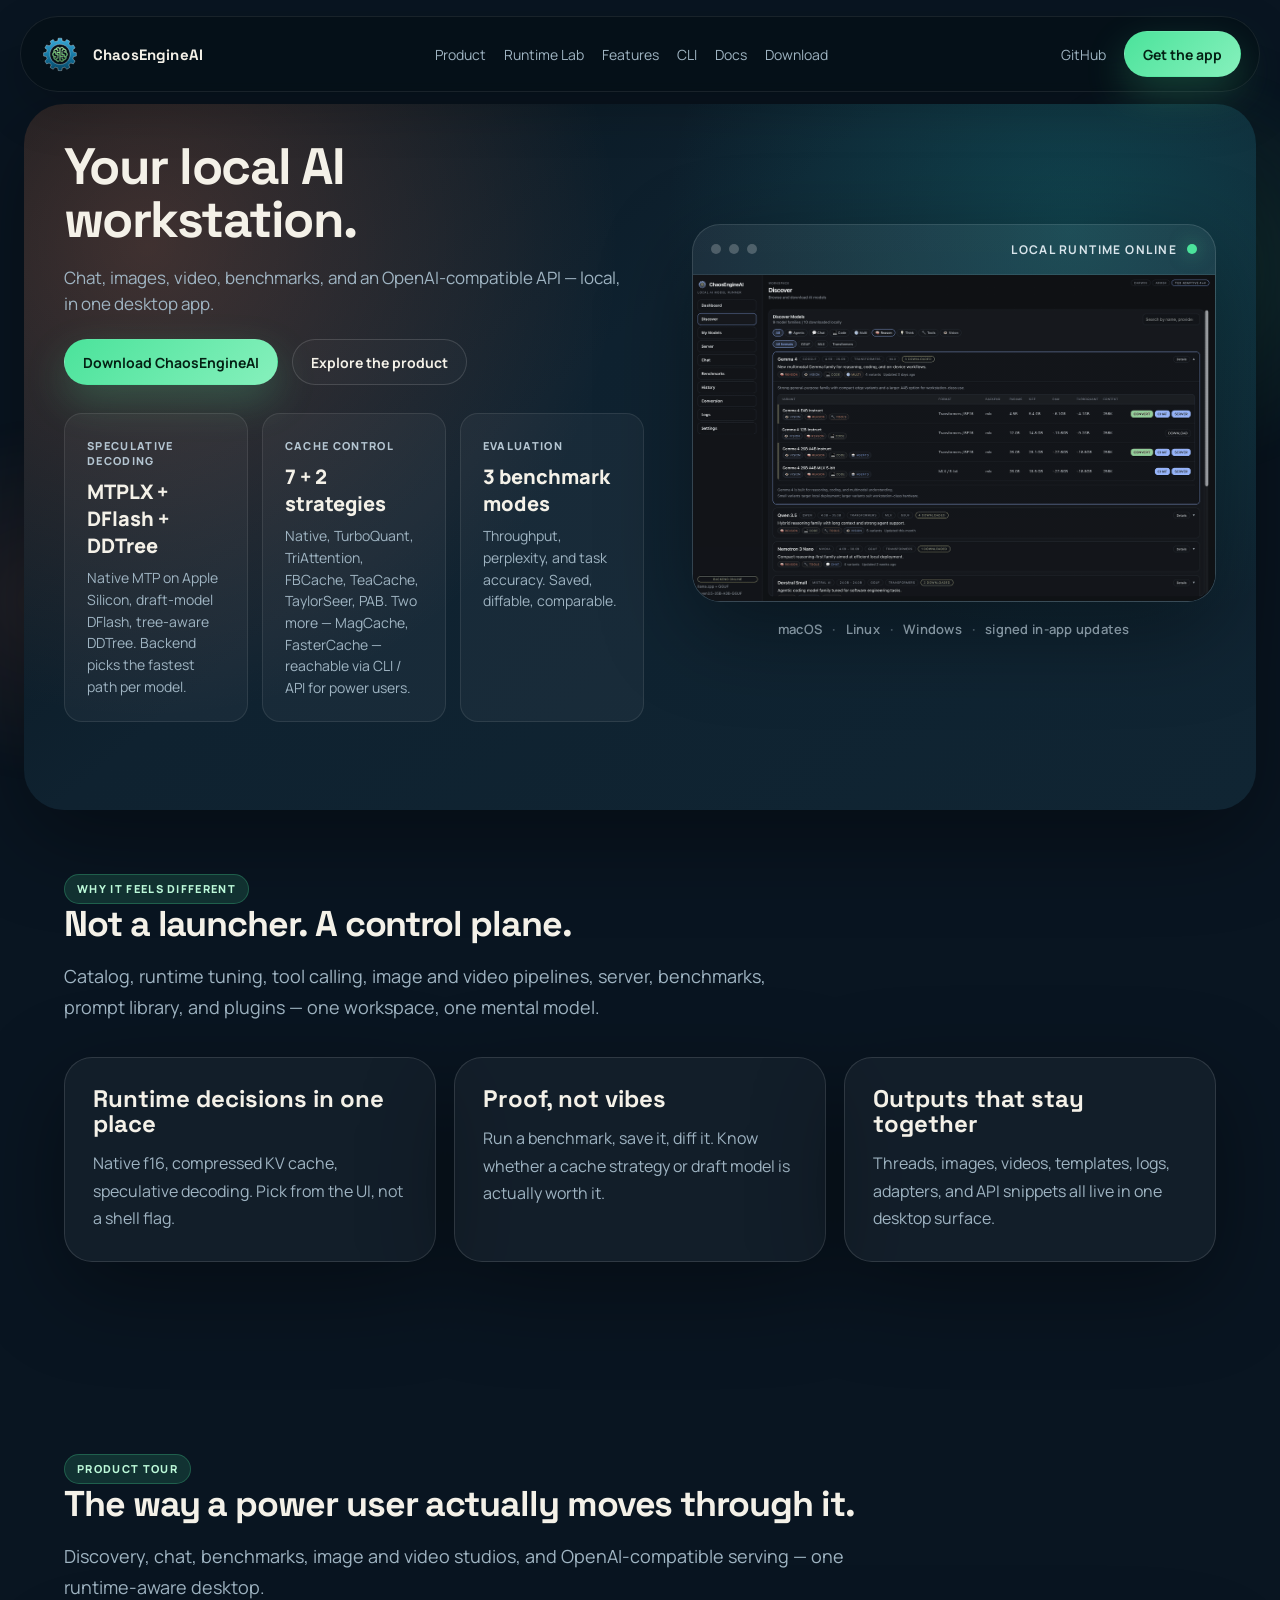
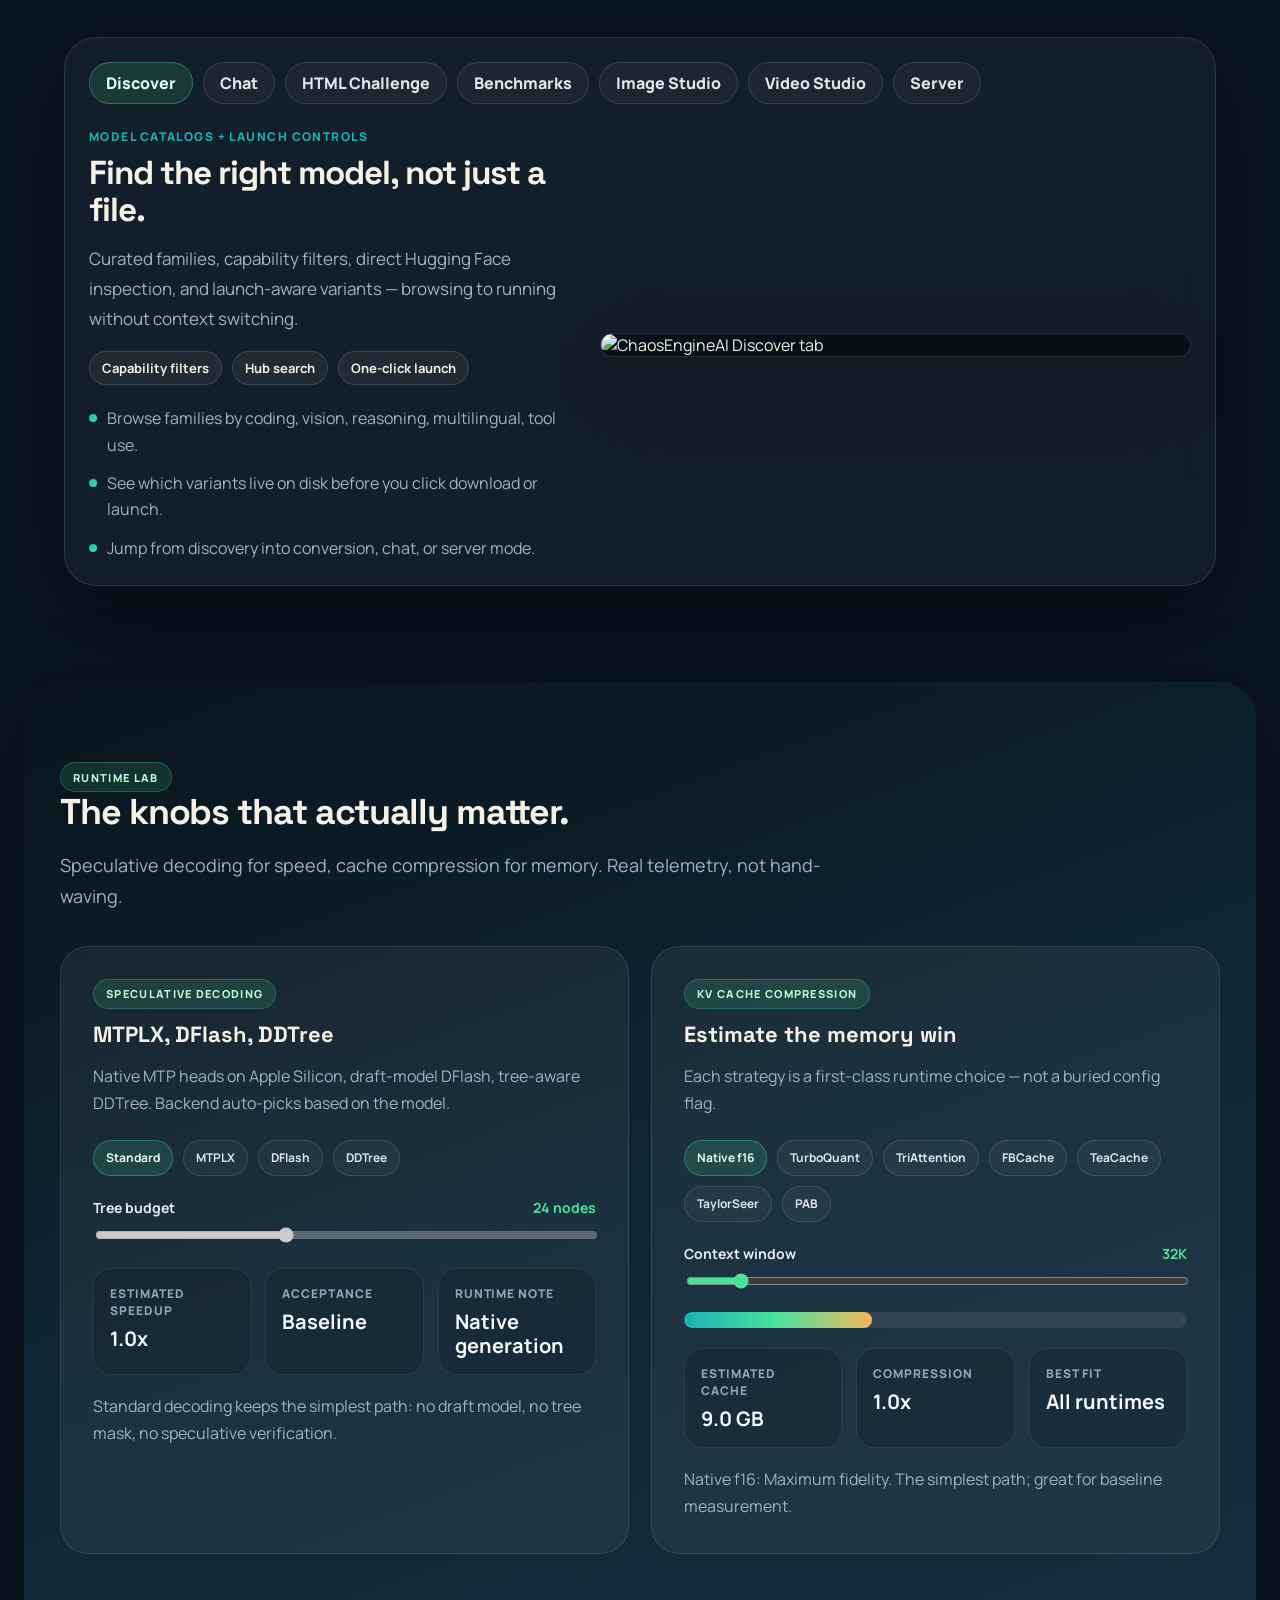
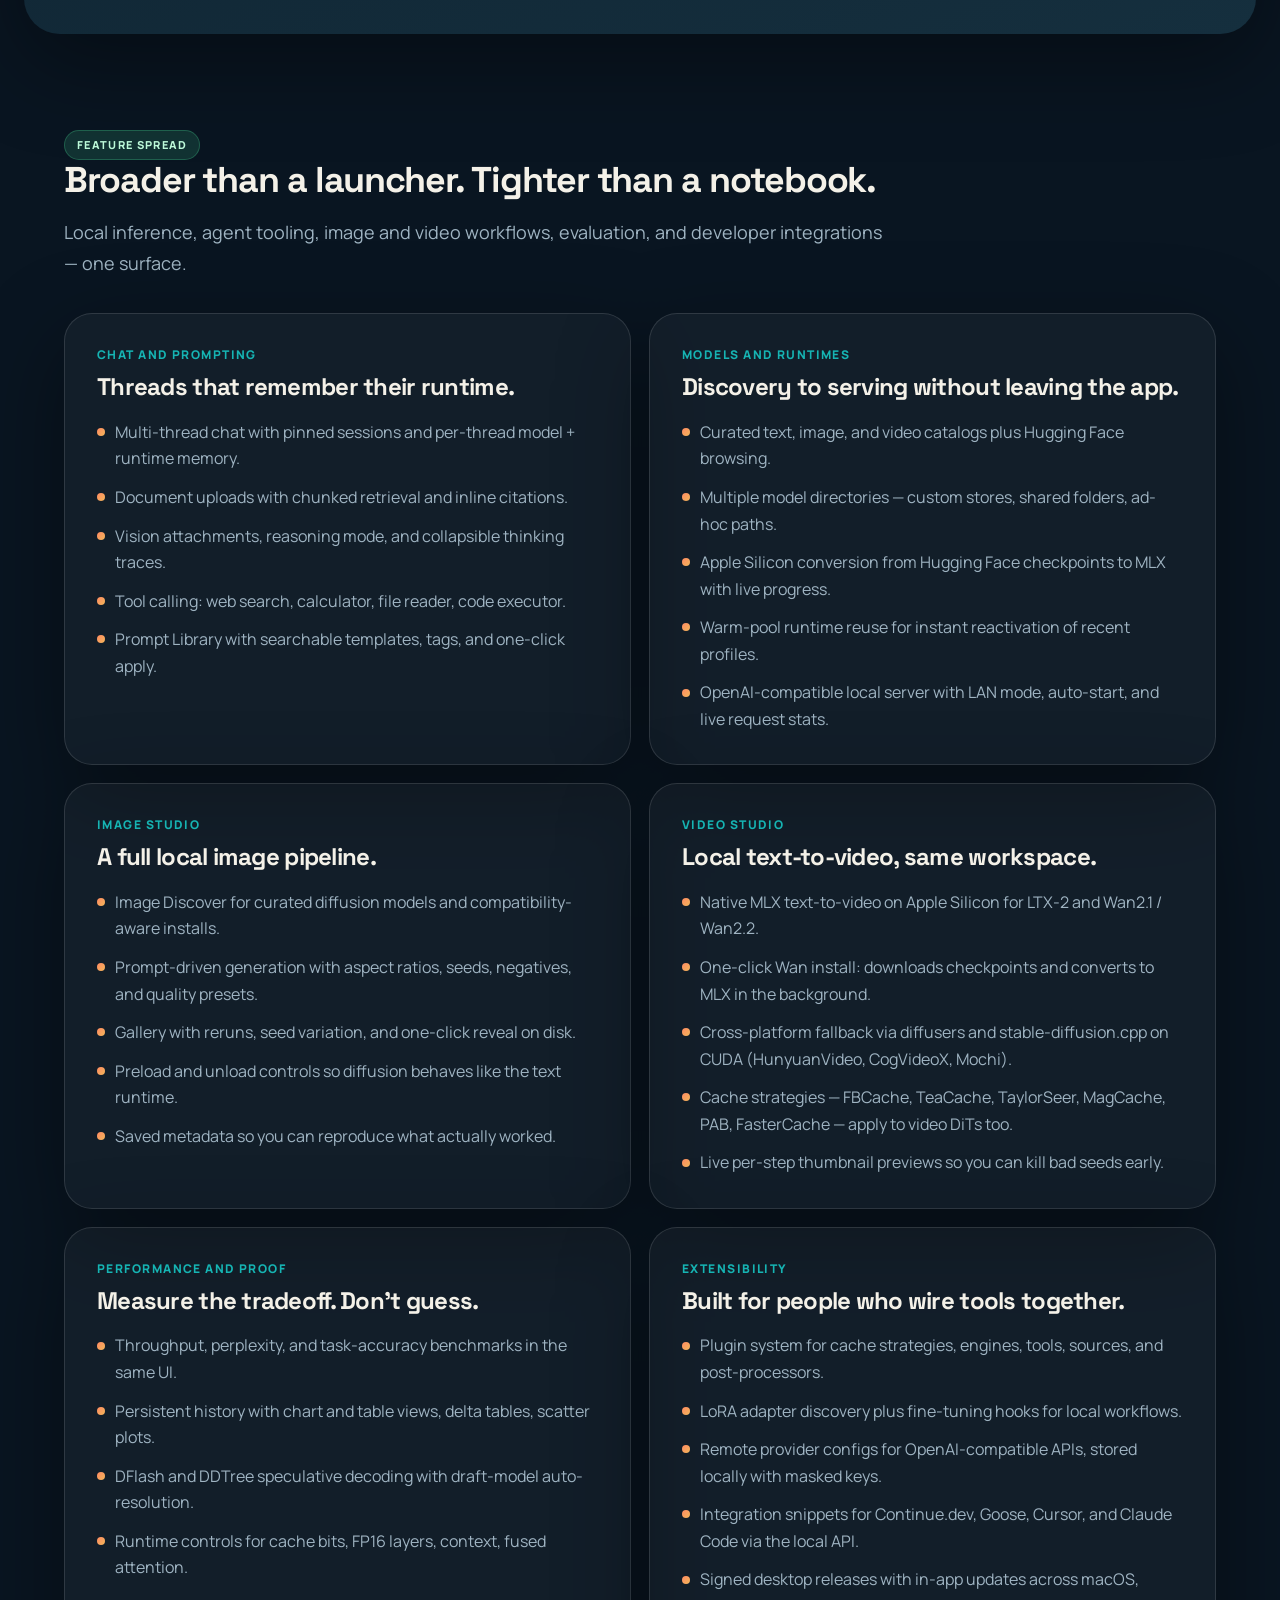
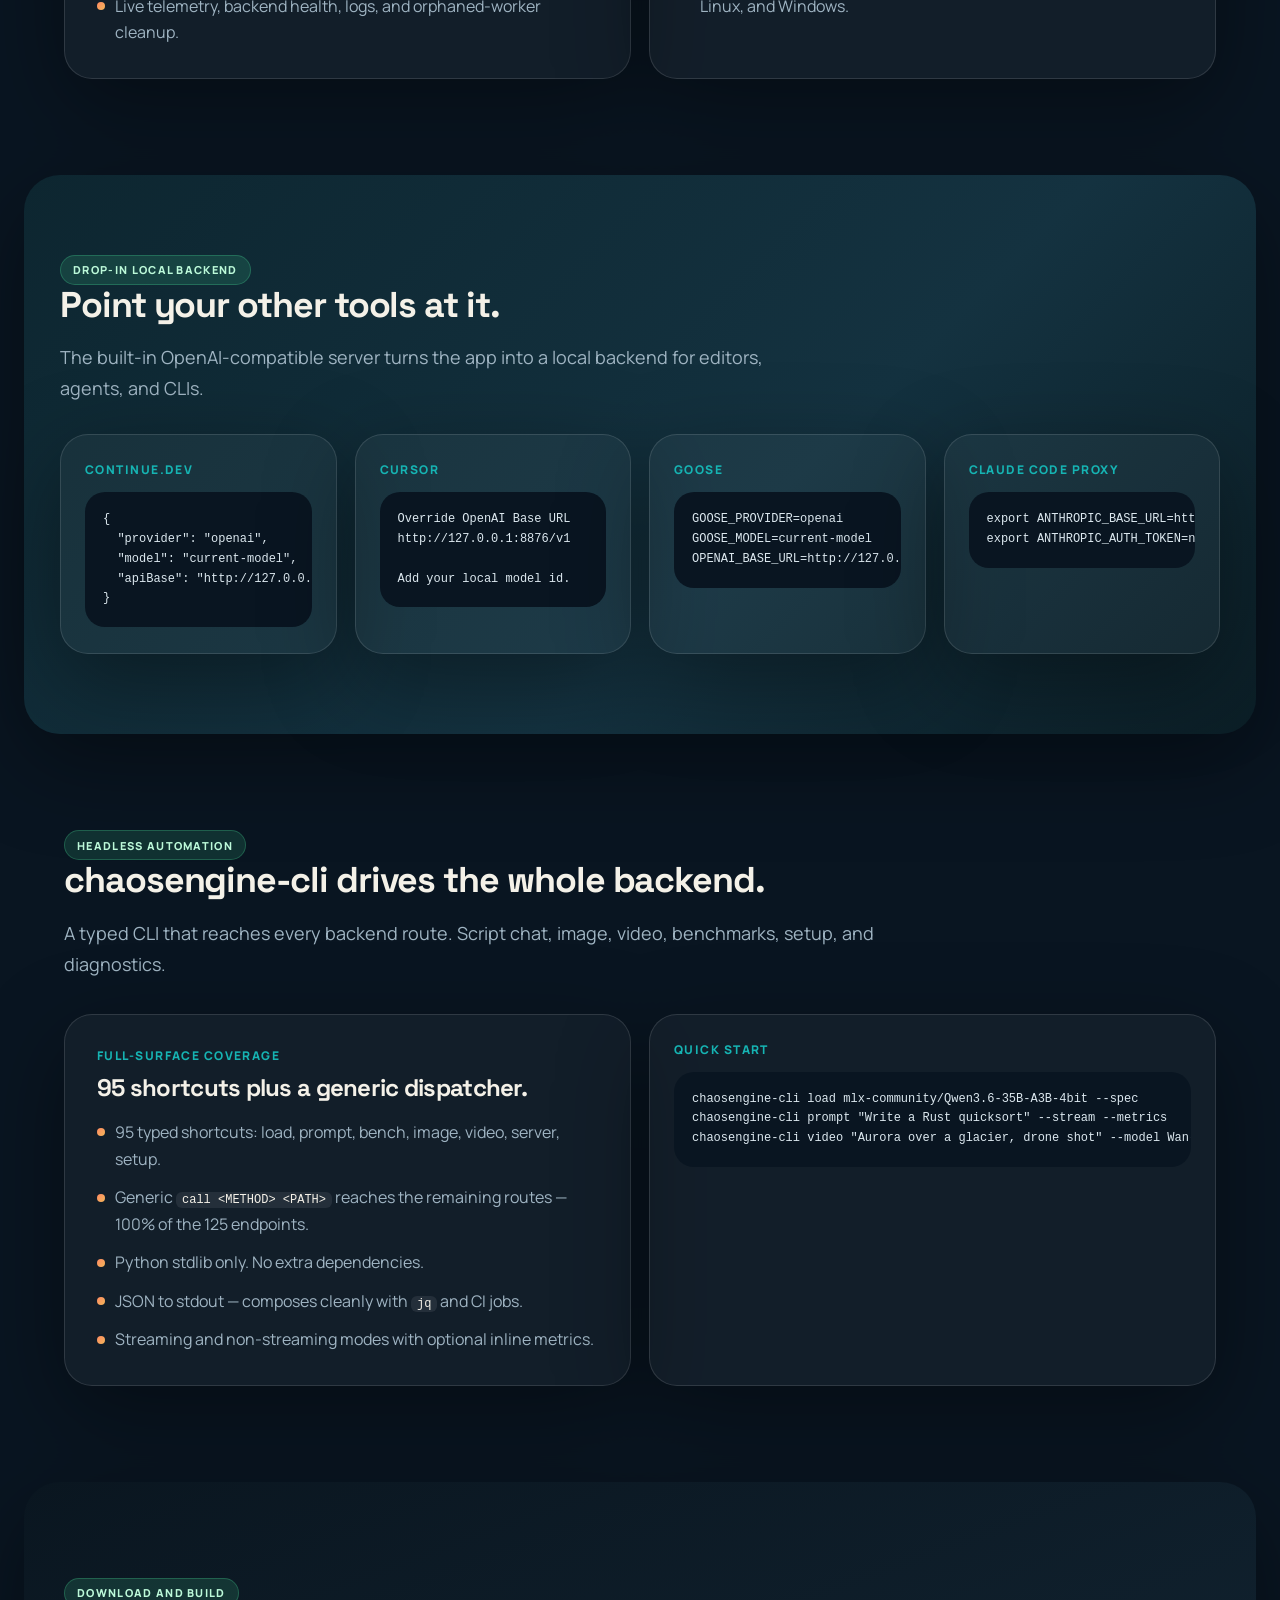
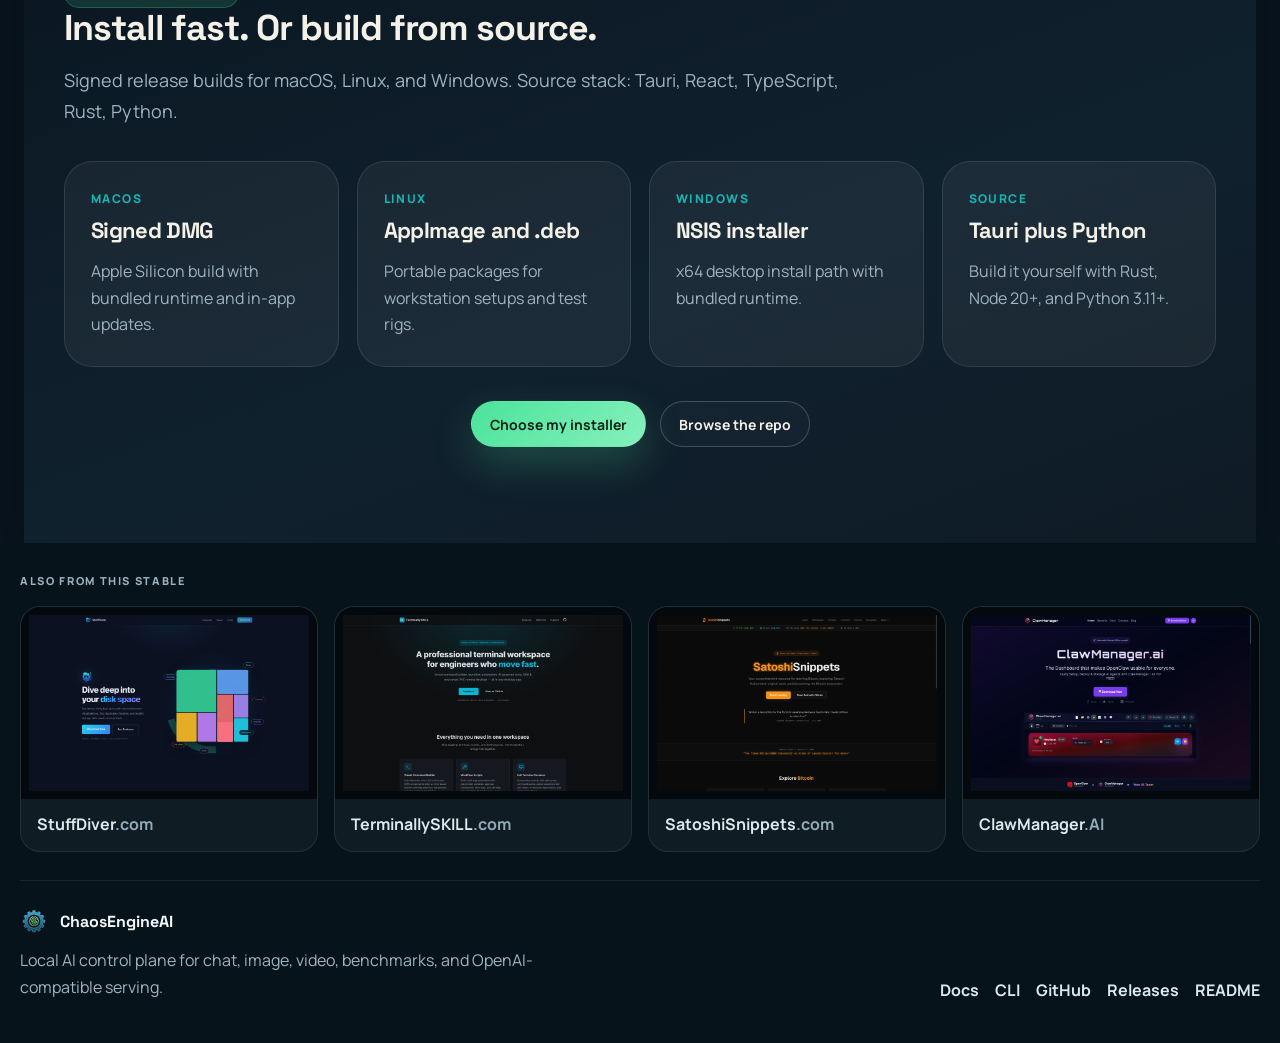
==== index.html @ 229bee60 "tour: add HTML Challenge surface + fix Video Studio screenshot reference - New HTML Challenge tab in" ====
<!doctype html>
<html lang="en">
<head>
<meta charset="utf-8" />
<meta name="viewport" content="width=device-width,initial-scale=1" />
<title>ChaosEngineAI | Local AI control plane for chat, images, video, and serving</title>
<meta
  name="description"
  content="ChaosEngineAI is a local-first desktop control plane for models. Discover, launch, compare, benchmark, serve, generate images and video, and expose an OpenAI-compatible API from one workspace. Speculative decoding via MTPLX (native MTP on Apple Silicon), DFlash, and DDTree, plus a full chaosengine-cli for headless automation."
/>
<meta
  name="keywords"
  content="local AI, MLX, llama.cpp, vLLM, MTPLX, MTP speculative decoding, DFlash, DDTree, speculative decoding, KV cache, image generation, video generation, chaosengine-cli, OpenAI-compatible server"
/>
<link rel="icon" type="image/png" href="assets/logo-mark.png?v=2" />
<meta property="og:type" content="website" />
<meta property="og:title" content="ChaosEngineAI | Local AI control plane" />
<meta
  property="og:description"
  content="Chat, image generation, video generation, benchmarks, prompts, plugins, and OpenAI-compatible serving from one local desktop workspace. DFlash and DDTree speculative decoding plus a headless CLI."
/>
<meta property="og:url" content="https://chaosengineai.com/" />
<meta property="og:image" content="https://chaosengineai.com/assets/og-image.png" />
<meta property="og:image:width" content="1200" />
<meta property="og:image:height" content="630" />
<meta name="twitter:card" content="summary_large_image" />
<meta name="twitter:title" content="ChaosEngineAI | Local AI control plane" />
<meta
  name="twitter:description"
  content="Local AI workstation for chat, benchmarks, image and video generation, plugins, OpenAI-compatible serving, and a headless chaosengine-cli."
/>
<meta name="twitter:image" content="https://chaosengineai.com/assets/og-image.png" />
<link rel="preconnect" href="https://fonts.googleapis.com" />
<link rel="preconnect" href="https://fonts.gstatic.com" crossorigin />
<link
  href="https://fonts.googleapis.com/css2?family=Manrope:wght@400;500;600;700;800&amp;family=Space+Grotesk:wght@400;500;700&amp;display=swap"
  rel="stylesheet"
/>
<link rel="stylesheet" href="styles.css?v=18" />
<script defer src="https://cloud.umami.is/script.js" data-website-id="cc576ff6-5db0-40a6-91dc-a39ac3b7d1ac" data-domains="chaosengineai.com,www.chaosengineai.com"></script>
</head>
<body>
<div class="page-shell">
  <div class="ambient ambient-a" aria-hidden="true"></div>
  <div class="ambient ambient-b" aria-hidden="true"></div>

  <header class="site-header">
    <a class="brand" href="#top" aria-label="ChaosEngineAI home">
      <img src="assets/logo-mark.svg?v=2" alt="" class="brand-mark" />
      <span>ChaosEngineAI</span>
    </a>
    <nav class="site-nav" aria-label="Primary">
      <a href="#surfaces">Product</a>
      <a href="#runtime">Runtime Lab</a>
      <a href="#features">Features</a>
      <a href="#cli">CLI</a>
      <a href="/docs/">Docs</a>
      <a href="#download">Download</a>
    </nav>
    <div class="site-actions">
      <a class="nav-link" href="https://github.com/cryptopoly/ChaosEngineAI" target="_blank" rel="noopener">GitHub</a>
      <a class="button button-primary" href="#download" data-download>Get the app</a>
    </div>
  </header>

  <main id="top">
    <section class="hero">
      <div class="hero-copy" data-reveal>
        <h1>Your local AI workstation.</h1>
        <p class="hero-lede">
          Chat, images, video, benchmarks, and an OpenAI-compatible API — local, in one desktop app.
        </p>
        <div class="hero-actions">
          <a class="button button-primary" href="#download" data-download>Download ChaosEngineAI</a>
          <a class="button button-secondary" href="#surfaces">Explore the product</a>
        </div>
        <div class="hero-proof-grid">
          <div class="proof-card">
            <span class="proof-label">Speculative decoding</span>
            <strong class="proof-value">MTPLX + DFlash + DDTree</strong>
            <p>Native MTP on Apple Silicon, draft-model DFlash, tree-aware DDTree. Backend picks the fastest path per model.</p>
          </div>
          <div class="proof-card">
            <span class="proof-label">Cache control</span>
            <strong class="proof-value">7 + 2 strategies</strong>
            <p>Native, TurboQuant, TriAttention, FBCache, TeaCache, TaylorSeer, PAB. Two more — MagCache, FasterCache — reachable via CLI / API for power users.</p>
          </div>
          <div class="proof-card">
            <span class="proof-label">Evaluation</span>
            <strong class="proof-value">3 benchmark modes</strong>
            <p>Throughput, perplexity, and task accuracy. Saved, diffable, comparable.</p>
          </div>
        </div>
      </div>

      <div class="hero-stage" data-reveal>
        <div class="hero-console">
          <div class="console-topbar">
            <span></span>
            <span></span>
            <span></span>
            <div class="console-status">
              <span>local runtime online</span>
              <span class="status-dot"></span>
            </div>
          </div>
          <div class="console-main">
            <div class="console-visual">
              <img src="assets/tour.gif" alt="ChaosEngineAI product walkthrough" />
            </div>
          </div>
        </div>
        <div class="hero-platforms" aria-label="Supported platforms">
          <span>macOS</span>
          <span class="dot" aria-hidden="true">·</span>
          <span>Linux</span>
          <span class="dot" aria-hidden="true">·</span>
          <span>Windows</span>
          <span class="dot" aria-hidden="true">·</span>
          <span>signed in-app updates</span>
        </div>
      </div>
    </section>

    <section class="section section-light narrative-strip">
      <div class="section-heading narrow" data-reveal>
        <span class="eyebrow-pill eyebrow-pill-dark">Why it feels different</span>
        <h2>Not a launcher. A control plane.</h2>
        <p>
          Catalog, runtime tuning, tool calling, image and video pipelines, server, benchmarks, prompt library,
          and plugins — one workspace, one mental model.
        </p>
      </div>
      <div class="narrative-grid">
        <article class="narrative-card" data-reveal>
          <h3>Runtime decisions in one place</h3>
          <p>
            Native f16, compressed KV cache, speculative decoding. Pick from the UI, not a shell flag.
          </p>
        </article>
        <article class="narrative-card" data-reveal>
          <h3>Proof, not vibes</h3>
          <p>
            Run a benchmark, save it, diff it. Know whether a cache strategy or draft model is actually worth it.
          </p>
        </article>
        <article class="narrative-card" data-reveal>
          <h3>Outputs that stay together</h3>
          <p>
            Threads, images, videos, templates, logs, adapters, and API snippets all live in one desktop surface.
          </p>
        </article>
      </div>
    </section>

    <section class="section section-cream" id="surfaces">
      <div class="section-heading" data-reveal>
        <span class="eyebrow-pill eyebrow-pill-dark">Product tour</span>
        <h2>The way a power user actually moves through it.</h2>
        <p>
          Discovery, chat, benchmarks, image and video studios, and OpenAI-compatible serving — one runtime-aware desktop.
        </p>
      </div>

      <div class="surface-shell" data-reveal>
        <div class="surface-tabs" role="tablist" aria-label="Product surfaces">
          <button class="surface-tab surface-tab-active" type="button" data-surface-button="discover">Discover</button>
          <button class="surface-tab" type="button" data-surface-button="chat">Chat</button>
          <button class="surface-tab" type="button" data-surface-button="html-challenge">HTML Challenge</button>
          <button class="surface-tab" type="button" data-surface-button="benchmarks">Benchmarks</button>
          <button class="surface-tab" type="button" data-surface-button="image-studio">Image Studio</button>
          <button class="surface-tab" type="button" data-surface-button="video-studio">Video Studio</button>
          <button class="surface-tab" type="button" data-surface-button="server">Server</button>
        </div>

        <div class="surface-panel">
          <div class="surface-copy">
            <span class="surface-kicker" id="surface-kicker">Model catalogs + launch controls</span>
            <h3 id="surface-title">Find the right model, not just a file.</h3>
            <p id="surface-body">
              Curated families, capability filters, direct Hugging Face inspection, and launch-ready variants help you
              move from browsing to running without context switching.
            </p>
            <div class="surface-metrics" id="surface-metrics"></div>
            <ul class="surface-points" id="surface-points"></ul>
          </div>
          <div class="surface-visual">
            <div class="surface-frame">
              <img
                id="surface-image"
                src="https://raw.githubusercontent.com/cryptopoly/ChaosEngineAI/main/Screenshots/2.%20Discover_v2.png"
                alt="ChaosEngineAI Discover tab"
              />
            </div>
          </div>
        </div>
      </div>
    </section>

    <section class="section section-dark runtime-lab" id="runtime">
      <div class="section-heading section-heading-light" data-reveal>
        <span class="eyebrow-pill">Runtime Lab</span>
        <h2>The knobs that actually matter.</h2>
        <p>
          Speculative decoding for speed, cache compression for memory. Real telemetry, not hand-waving.
        </p>
      </div>

      <div class="lab-grid">
        <article class="lab-card" data-reveal>
          <div class="lab-header">
            <span class="eyebrow-pill">Speculative decoding</span>
            <h3>MTPLX, DFlash, DDTree</h3>
          </div>
          <p class="lab-copy">
            Native MTP heads on Apple Silicon, draft-model DFlash, tree-aware DDTree. Backend auto-picks based on the model.
          </p>
          <div class="mode-switch" role="tablist" aria-label="Speculative modes">
            <button class="mode-chip mode-chip-active" type="button" data-spec-mode="standard">Standard</button>
            <button class="mode-chip" type="button" data-spec-mode="mtplx">MTPLX</button>
            <button class="mode-chip" type="button" data-spec-mode="dflash">DFlash</button>
            <button class="mode-chip" type="button" data-spec-mode="ddtree">DDTree</button>
          </div>
          <label class="slider-label" for="spec-budget">
            Tree budget
            <span id="spec-budget-label">24 nodes</span>
          </label>
          <input id="spec-budget" class="range-input" type="range" min="0" max="64" step="4" value="24" />
          <div class="lab-stat-grid">
            <div class="lab-stat">
              <span>Estimated speedup</span>
              <strong id="spec-speed">1.0x</strong>
            </div>
            <div class="lab-stat">
              <span>Acceptance</span>
              <strong id="spec-acceptance">Baseline</strong>
            </div>
            <div class="lab-stat">
              <span>Runtime note</span>
              <strong id="spec-runtime">Native generation</strong>
            </div>
          </div>
          <p class="lab-note" id="spec-note">
            Standard decoding keeps the simplest possible path. Turn on DFlash or DDTree when you want faster generation
            with native f16 cache.
          </p>
        </article>

        <article class="lab-card" data-reveal>
          <div class="lab-header">
            <span class="eyebrow-pill">KV cache compression</span>
            <h3>Estimate the memory win</h3>
          </div>
          <p class="lab-copy">
            Each strategy is a first-class runtime choice — not a buried config flag.
          </p>
          <div class="strategy-grid" role="tablist" aria-label="Cache strategies">
            <button class="strategy-chip strategy-chip-active" type="button" data-strategy="native">Native f16</button>
            <button class="strategy-chip" type="button" data-strategy="turboquant">TurboQuant</button>
            <button class="strategy-chip" type="button" data-strategy="triattention">TriAttention</button>
            <button class="strategy-chip" type="button" data-strategy="fbcache">FBCache</button>
            <button class="strategy-chip" type="button" data-strategy="teacache">TeaCache</button>
            <button class="strategy-chip" type="button" data-strategy="taylorseer">TaylorSeer</button>
            <button class="strategy-chip" type="button" data-strategy="pab">PAB</button>
          </div>
          <label class="slider-label" for="context-window">
            Context window
            <span id="context-window-label">32K</span>
          </label>
          <input id="context-window" class="range-input" type="range" min="8" max="256" step="8" value="32" />
          <div class="memory-meter" aria-hidden="true">
            <div class="memory-meter-track">
              <div class="memory-meter-fill" id="memory-meter-fill"></div>
            </div>
          </div>
          <div class="lab-stat-grid">
            <div class="lab-stat">
              <span>Estimated cache</span>
              <strong id="cache-footprint">9.0 GB</strong>
            </div>
            <div class="lab-stat">
              <span>Compression</span>
              <strong id="cache-ratio">1.0x</strong>
            </div>
            <div class="lab-stat">
              <span>Best fit</span>
              <strong id="cache-platform">All runtimes</strong>
            </div>
          </div>
          <p class="lab-note" id="cache-note">
            Native f16 keeps maximum fidelity. Compression backends appear in the app automatically once installed into
            the local runtime.
          </p>
        </article>
      </div>
    </section>

    <section class="section section-light" id="features">
      <div class="section-heading" data-reveal>
        <span class="eyebrow-pill eyebrow-pill-dark">Feature spread</span>
        <h2>Broader than a launcher. Tighter than a notebook.</h2>
        <p>
          Local inference, agent tooling, image and video workflows, evaluation, and developer integrations — one surface.
        </p>
      </div>

      <div class="cluster-grid">
        <article class="cluster-card" data-reveal>
          <span class="cluster-kicker">Chat and prompting</span>
          <h3>Threads that remember their runtime.</h3>
          <ul>
            <li>Multi-thread chat with pinned sessions and per-thread model + runtime memory.</li>
            <li>Document uploads with chunked retrieval and inline citations.</li>
            <li>Vision attachments, reasoning mode, and collapsible thinking traces.</li>
            <li>Tool calling: web search, calculator, file reader, code executor.</li>
            <li>Prompt Library with searchable templates, tags, and one-click apply.</li>
          </ul>
        </article>

        <article class="cluster-card" data-reveal>
          <span class="cluster-kicker">Models and runtimes</span>
          <h3>Discovery to serving without leaving the app.</h3>
          <ul>
            <li>Curated text, image, and video catalogs plus Hugging Face browsing.</li>
            <li>Multiple model directories — custom stores, shared folders, ad-hoc paths.</li>
            <li>Apple Silicon conversion from Hugging Face checkpoints to MLX with live progress.</li>
            <li>Warm-pool runtime reuse for instant reactivation of recent profiles.</li>
            <li>OpenAI-compatible local server with LAN mode, auto-start, and live request stats.</li>
          </ul>
        </article>

        <article class="cluster-card" data-reveal>
          <span class="cluster-kicker">Image Studio</span>
          <h3>A full local image pipeline.</h3>
          <ul>
            <li>Image Discover for curated diffusion models and compatibility-aware installs.</li>
            <li>Prompt-driven generation with aspect ratios, seeds, negatives, and quality presets.</li>
            <li>Gallery with reruns, seed variation, and one-click reveal on disk.</li>
            <li>Preload and unload controls so diffusion behaves like the text runtime.</li>
            <li>Saved metadata so you can reproduce what actually worked.</li>
          </ul>
        </article>

        <article class="cluster-card" data-reveal>
          <span class="cluster-kicker">Video Studio</span>
          <h3>Local text-to-video, same workspace.</h3>
          <ul>
            <li>Native MLX text-to-video on Apple Silicon for LTX-2 and Wan2.1 / Wan2.2.</li>
            <li>One-click Wan install: downloads checkpoints and converts to MLX in the background.</li>
            <li>Cross-platform fallback via diffusers and stable-diffusion.cpp on CUDA (HunyuanVideo, CogVideoX, Mochi).</li>
            <li>Cache strategies — FBCache, TeaCache, TaylorSeer, MagCache, PAB, FasterCache — apply to video DiTs too.</li>
            <li>Live per-step thumbnail previews so you can kill bad seeds early.</li>
          </ul>
        </article>

        <article class="cluster-card" data-reveal>
          <span class="cluster-kicker">Performance and proof</span>
          <h3>Measure the tradeoff. Don't guess.</h3>
          <ul>
            <li>Throughput, perplexity, and task-accuracy benchmarks in the same UI.</li>
            <li>Persistent history with chart and table views, delta tables, scatter plots.</li>
            <li>DFlash and DDTree speculative decoding with draft-model auto-resolution.</li>
            <li>Runtime controls for cache bits, FP16 layers, context, fused attention.</li>
            <li>Live telemetry, backend health, logs, and orphaned-worker cleanup.</li>
          </ul>
        </article>

        <article class="cluster-card" data-reveal>
          <span class="cluster-kicker">Extensibility</span>
          <h3>Built for people who wire tools together.</h3>
          <ul>
            <li>Plugin system for cache strategies, engines, tools, sources, and post-processors.</li>
            <li>LoRA adapter discovery plus fine-tuning hooks for local workflows.</li>
            <li>Remote provider configs for OpenAI-compatible APIs, stored locally with masked keys.</li>
            <li>Integration snippets for Continue.dev, Goose, Cursor, and Claude Code via the local API.</li>
            <li>Signed desktop releases with in-app updates across macOS, Linux, and Windows.</li>
          </ul>
        </article>
      </div>
    </section>

    <section class="section section-accent integrations" id="integrations">
      <div class="section-heading section-heading-tight" data-reveal>
        <span class="eyebrow-pill eyebrow-pill-dark">Drop-in local backend</span>
        <h2>Point your other tools at it.</h2>
        <p>
          The built-in OpenAI-compatible server turns the app into a local backend for editors, agents, and CLIs.
        </p>
      </div>

      <div class="integration-grid">
        <article class="integration-card" data-reveal>
          <span class="integration-label">Continue.dev</span>
          <pre>{
  "provider": "openai",
  "model": "current-model",
  "apiBase": "http://127.0.0.1:8876/v1"
}</pre>
        </article>
        <article class="integration-card" data-reveal>
          <span class="integration-label">Cursor</span>
          <pre>Override OpenAI Base URL
http://127.0.0.1:8876/v1

Add your local model id.</pre>
        </article>
        <article class="integration-card" data-reveal>
          <span class="integration-label">Goose</span>
          <pre>GOOSE_PROVIDER=openai
GOOSE_MODEL=current-model
OPENAI_BASE_URL=http://127.0.0.1:8876/v1</pre>
        </article>
        <article class="integration-card" data-reveal>
          <span class="integration-label">Claude Code proxy</span>
          <pre>export ANTHROPIC_BASE_URL=http://127.0.0.1:8876/v1
export ANTHROPIC_AUTH_TOKEN=not-needed</pre>
        </article>
      </div>
    </section>

    <section class="section section-light" id="cli">
      <div class="section-heading" data-reveal>
        <span class="eyebrow-pill eyebrow-pill-dark">Headless automation</span>
        <h2>chaosengine-cli drives the whole backend.</h2>
        <p>
          A typed CLI that reaches every backend route. Script chat, image, video, benchmarks, setup, and diagnostics.
        </p>
      </div>

      <div class="cluster-grid">
        <article class="cluster-card" data-reveal>
          <span class="cluster-kicker">Full-surface coverage</span>
          <h3>95 shortcuts plus a generic dispatcher.</h3>
          <ul>
            <li>95 typed shortcuts: load, prompt, bench, image, video, server, setup.</li>
            <li>Generic <code>call &lt;METHOD&gt; &lt;PATH&gt;</code> reaches the remaining routes — 100% of the 125 endpoints.</li>
            <li>Python stdlib only. No extra dependencies.</li>
            <li>JSON to stdout — composes cleanly with <code>jq</code> and CI jobs.</li>
            <li>Streaming and non-streaming modes with optional inline metrics.</li>
          </ul>
        </article>

        <article class="integration-card" data-reveal>
          <span class="integration-label">Quick start</span>
          <pre>chaosengine-cli load mlx-community/Qwen3.6-35B-A3B-4bit --spec
chaosengine-cli prompt "Write a Rust quicksort" --stream --metrics
chaosengine-cli video "Aurora over a glacier, drone shot" --model Wan-AI/Wan2.1-T2V-1.3B</pre>
        </article>
      </div>
    </section>

    <section class="section section-download" id="download">
      <div class="section-heading section-heading-light" data-reveal>
        <span class="eyebrow-pill">Download and build</span>
        <h2>Install fast. Or build from source.</h2>
        <p>
          Signed release builds for macOS, Linux, and Windows. Source stack: Tauri, React, TypeScript, Rust, Python.
        </p>
      </div>

      <div class="download-grid">
        <a class="download-card" href="https://github.com/cryptopoly/ChaosEngineAI/releases/latest">
          <span class="download-kicker">macOS</span>
          <h3>Signed DMG</h3>
          <p>Apple Silicon build with bundled runtime and in-app updates.</p>
        </a>
        <a class="download-card" href="https://github.com/cryptopoly/ChaosEngineAI/releases/latest">
          <span class="download-kicker">Linux</span>
          <h3>AppImage and .deb</h3>
          <p>Portable packages for workstation setups and test rigs.</p>
        </a>
        <a class="download-card" href="https://github.com/cryptopoly/ChaosEngineAI/releases/latest">
          <span class="download-kicker">Windows</span>
          <h3>NSIS installer</h3>
          <p>x64 desktop install path with bundled runtime.</p>
        </a>
        <a class="download-card" href="https://github.com/cryptopoly/ChaosEngineAI#readme">
          <span class="download-kicker">Source</span>
          <h3>Tauri plus Python</h3>
          <p>Build it yourself with Rust, Node 20+, and Python 3.11+.</p>
        </a>
      </div>

      <div class="download-actions" data-reveal>
        <a class="button button-primary" href="#download" data-download>Choose my installer</a>
        <a class="button button-secondary button-secondary-light" href="https://github.com/cryptopoly/ChaosEngineAI" target="_blank" rel="noopener">
          Browse the repo
        </a>
      </div>
    </section>
  </main>

  <footer class="site-footer">
    <div class="sister-sites" data-show="true">
      <div class="sister-label">Also from this stable</div>
      <div class="sister-list">
        <a href="https://stuffdiver.com" target="_blank" rel="noopener">
          <div class="sister-thumb"><img src="othersites/StuffDiver.png" alt="" loading="lazy" /></div>
          <div class="sister-name">StuffDiver<span>.com</span></div>
        </a>
        <a href="https://terminallyskill.com" target="_blank" rel="noopener">
          <div class="sister-thumb"><img src="othersites/TerminallySKILL.png" alt="" loading="lazy" /></div>
          <div class="sister-name">TerminallySKILL<span>.com</span></div>
        </a>
        <a href="https://satoshisnippets.com" target="_blank" rel="noopener">
          <div class="sister-thumb"><img src="othersites/SatoshiSnippets.png" alt="" loading="lazy" /></div>
          <div class="sister-name">SatoshiSnippets<span>.com</span></div>
        </a>
        <a href="https://clawmanager.ai" target="_blank" rel="noopener">
          <div class="sister-thumb"><img src="othersites/ClawManager.png" alt="" loading="lazy" /></div>
          <div class="sister-name">ClawManager<span>.AI</span></div>
        </a>
      </div>
    </div>

    <div class="footer-main">
      <div>
        <div class="footer-brand">
          <img src="assets/logo-mark.svg?v=2" alt="" />
          <strong>ChaosEngineAI</strong>
        </div>
        <p>Local AI control plane for chat, image, video, benchmarks, and OpenAI-compatible serving.</p>
      </div>
      <div class="footer-links">
        <a href="/docs/">Docs</a>
        <a href="#cli">CLI</a>
        <a href="https://github.com/cryptopoly/ChaosEngineAI">GitHub</a>
        <a href="https://github.com/cryptopoly/ChaosEngineAI/releases">Releases</a>
        <a href="https://github.com/cryptopoly/ChaosEngineAI#readme">README</a>
      </div>
    </div>
  </footer>
</div>

<script id="surface-data" type="application/json">
[
  {
    "id": "discover",
    "kicker": "Model catalogs + launch controls",
    "title": "Find the right model, not just a file.",
    "body": "Curated families, capability filters, direct Hugging Face inspection, and launch-aware variants — browsing to running without context switching.",
    "metrics": ["Capability filters", "Hub search", "One-click launch"],
    "points": [
      "Browse families by coding, vision, reasoning, multilingual, tool use.",
      "See which variants live on disk before you click download or launch.",
      "Jump from discovery into conversion, chat, or server mode."
    ],
    "image": "https://raw.githubusercontent.com/cryptopoly/ChaosEngineAI/main/Screenshots/2.%20Discover_v2.png",
    "alt": "ChaosEngineAI Discover tab"
  },
  {
    "id": "chat",
    "kicker": "Threads, tools, citations, compare mode",
    "title": "A chat surface that remembers how it was run.",
    "body": "Each thread carries its own model, cache strategy, context length, and spec-dec settings. Add docs, feed images to vision models, or compare two runtimes side-by-side.",
    "metrics": ["Pinned threads", "Tool traces", "Reasoning panel"],
    "points": [
      "Upload docs and get inline citations from chunked retrieval.",
      "Toggle tools — web search, calculator, code executor, file reader.",
      "Compare mode streams the same prompt through two runtime profiles."
    ],
    "image": "https://raw.githubusercontent.com/cryptopoly/ChaosEngineAI/main/Screenshots/12.%20Chat_v2.png",
    "alt": "ChaosEngineAI Chat tab"
  },
  {
    "id": "html-challenge",
    "kicker": "Side-by-side HTML generation",
    "title": "Race 2-4 models on the same prompt.",
    "body": "Pick the models, set each slot's thinking mode + reasoning effort + seed, then issue one prompt. Every slot streams in parallel with a sandboxed live preview, automated HTML validation, and persistent history.",
    "metrics": ["Live previews", "Per-slot seeds", "Retry + repair"],
    "points": [
      "Sandboxed iframe renders each model's output so script crashes surface immediately.",
      "Automated valid / partial / script-error / blank-render / no-html validation per slot.",
      "Re-open earlier runs from history; retry, continue, or repair failed slots in place."
    ],
    "image": "https://raw.githubusercontent.com/cryptopoly/ChaosEngineAI/main/Screenshots/21.%20HTML%20Challenge.png",
    "alt": "ChaosEngineAI HTML Challenge tab"
  },
  {
    "id": "benchmarks",
    "kicker": "Throughput, perplexity, task accuracy",
    "title": "Benchmark the tradeoff. Don't argue about it.",
    "body": "Real runs, saved and diffable. Filter, chart, and compare cache strategies and runtime profiles without leaving the app.",
    "metrics": ["History diffs", "Scatter plots", "Saved runs"],
    "points": [
      "Throughput for latency and tok/sec.",
      "Perplexity for quality retention; task accuracy for multiple-choice evals.",
      "Diff two saved runs with delta tables and visual history."
    ],
    "image": "https://raw.githubusercontent.com/cryptopoly/ChaosEngineAI/main/Screenshots/13.%20Benchmarks_v2.png",
    "alt": "ChaosEngineAI Benchmarks tab"
  },
  {
    "id": "image-studio",
    "kicker": "Local diffusion models and saved outputs",
    "title": "Generate locally. Iterate with the settings that worked.",
    "body": "Discover models, preload them, generate with control over ratios and seeds, then reuse the winning setup from the gallery.",
    "metrics": ["Seed reuse", "Model preload", "Saved metadata"],
    "points": [
      "Prompt-based generation with aspect presets, negatives, and quality tiers.",
      "Outputs stay attached to model + generation metadata for clean reruns.",
      "Unload one pipeline and warm another without leaving the desktop."
    ],
    "image": "https://raw.githubusercontent.com/cryptopoly/ChaosEngineAI/main/Screenshots/7.%20Image%20Studio.png",
    "alt": "ChaosEngineAI Image Studio tab"
  },
  {
    "id": "video-studio",
    "kicker": "Text-to-video, all local",
    "title": "Text-to-video that runs on your machine.",
    "body": "Native MLX on Apple Silicon for LTX-2 and Wan2.1 / Wan2.2. Diffusers + stable-diffusion.cpp on CUDA for HunyuanVideo, CogVideoX, and Mochi. Same workspace, same controls as Image Studio.",
    "metrics": ["MLX on macOS", "CUDA on Linux + Windows", "Live thumbnails"],
    "points": [
      "One-click Wan install: downloads checkpoints and converts to MLX in the background.",
      "Cache strategies — FBCache, TeaCache, TaylorSeer, MagCache, PAB, FasterCache — apply to video DiTs.",
      "Per-step thumbnail previews so you can kill bad seeds before they finish."
    ],
    "image": "https://raw.githubusercontent.com/cryptopoly/ChaosEngineAI/main/Screenshots/22.%20Video%20Gallery.png",
    "alt": "ChaosEngineAI Video Studio tab"
  },
  {
    "id": "server",
    "kicker": "OpenAI-compatible serving",
    "title": "The desktop app is a local API backend.",
    "body": "Serve the loaded model through an OpenAI-compatible API, expose on LAN if you want, and copy integration snippets from the UI.",
    "metrics": ["LAN mode", "Warm pool", "Curl snippets"],
    "points": [
      "Start, stop, and restart the local server alongside your models.",
      "Keep multiple runtime profiles warm; activate instantly.",
      "Point Continue.dev, Cursor, Goose, or Claude Code at the local endpoint."
    ],
    "image": "https://raw.githubusercontent.com/cryptopoly/ChaosEngineAI/main/Screenshots/11.%20Server_v2.png",
    "alt": "ChaosEngineAI Server tab"
  }
]
</script>

<script>
  if (new URLSearchParams(location.search).has("nositer")) {
    document.querySelector(".sister-sites")?.setAttribute("data-show", "false");
  }
</script>
<script defer src="site.js?v=2"></script>
<script defer src="download.js?v=2"></script>
</body>
</html>
---- styles.css ----
:root{
  --ink:#08131c;
  --ink-2:#10212e;
  --ink-3:#173243;
  --paper:#f6f0e6;
  --paper-2:#fdf8f1;
  --sand:#e8dcc8;
  --line:rgba(8,19,28,.12);
  --line-dark:rgba(255,255,255,.12);
  --text:#0f2230;
  --text-soft:#476273;
  --text-dark:#f4f1e8;
  --text-dark-soft:#9fb4c2;
  --mint:#4be39b;
  --teal:#16b4b3;
  --gold:#f2b659;
  --coral:#ff8a63;
  --card:#ffffff;
  --card-dark:rgba(255,255,255,.06);
  --shadow:0 24px 80px rgba(8,19,28,.14);
  --shadow-dark:0 28px 90px rgba(0,0,0,.38);
  --radius-xl:28px;
  --radius-lg:20px;
  --radius-md:14px;
  --max:1240px;
}

*{box-sizing:border-box}
html{scroll-behavior:smooth}
body{
  margin:0;
  font-family:"Manrope",system-ui,sans-serif;
  /* Dark-green page background — same teal-tinted navy as the hero card.
     Subtle vertical gradient adds depth without breaking the cohesion. */
  background:#091521;
  color:var(--text-dark);
  -webkit-font-smoothing:antialiased;
  text-rendering:optimizeLegibility;
}

a{color:inherit;text-decoration:none}
img{display:block;max-width:100%}
button,input{font:inherit}

.page-shell{
  position:relative;
  overflow:hidden;
}

.ambient{
  position:fixed;
  inset:auto;
  pointer-events:none;
  z-index:0;
  filter:blur(12px);
  opacity:.6;
}

.ambient-a{
  top:60px;
  right:-120px;
  width:420px;
  height:420px;
  border-radius:50%;
  background:radial-gradient(circle,rgba(75,227,155,.24),transparent 70%);
}

.ambient-b{
  top:420px;
  left:-140px;
  width:360px;
  height:360px;
  border-radius:50%;
  background:radial-gradient(circle,rgba(255,138,99,.18),transparent 72%);
}

.site-header{
  position:sticky;
  top:0;
  z-index:20;
  display:flex;
  align-items:center;
  justify-content:space-between;
  gap:20px;
  width:min(calc(100% - 32px),var(--max));
  margin:16px auto 0;
  padding:14px 18px;
  border:1px solid rgba(255,255,255,.08);
  border-radius:999px;
  background:rgba(5,15,22,.68);
  backdrop-filter:blur(18px);
  color:var(--text-dark);
  box-shadow:0 18px 50px rgba(0,0,0,.18);
}

.brand{
  display:inline-flex;
  align-items:center;
  gap:12px;
  min-width:0;
  font-family:"Space Grotesk",system-ui,sans-serif;
  font-size:15px;
  font-weight:700;
  letter-spacing:.01em;
}

.brand-mark{
  width:42px;
  height:42px;
  flex-shrink:0;
}

.site-nav,
.site-actions{
  display:flex;
  align-items:center;
  gap:18px;
}

.site-nav a,
.nav-link{
  color:var(--text-dark-soft);
  font-size:14px;
  transition:color .2s ease,opacity .2s ease;
}

.site-nav a:hover,
.nav-link:hover{
  color:var(--text-dark);
}

.button{
  display:inline-flex;
  align-items:center;
  justify-content:center;
  gap:10px;
  min-height:46px;
  padding:0 18px;
  border-radius:999px;
  border:1px solid transparent;
  cursor:pointer;
  transition:transform .18s ease,box-shadow .2s ease,border-color .2s ease,background .2s ease,color .2s ease;
  font-weight:700;
  font-size:14px;
}

.button:hover{transform:translateY(-1px)}

.button-primary{
  background:linear-gradient(135deg,var(--mint),#86f0bc);
  color:#042114;
  box-shadow:0 16px 40px rgba(75,227,155,.24);
}

.button-secondary{
  border-color:rgba(255,255,255,.14);
  background:rgba(255,255,255,.02);
  color:var(--text-dark);
}

.button-secondary-light{
  border-color:rgba(255,255,255,.2);
}

.hero{
  position:relative;
  z-index:1;
  display:grid;
  grid-template-columns:minmax(0,1.05fr) minmax(0,.95fr);
  gap:48px;
  width:min(calc(100% - 48px),var(--max));
  margin:12px auto 0;
  padding:36px 40px 88px;
  color:var(--text-dark);
}

.hero:before{
  content:"";
  position:absolute;
  inset:0;
  z-index:-1;
  border-radius:40px;
  background:
    radial-gradient(circle at 10% 20%,rgba(255,138,99,.22),transparent 38%),
    radial-gradient(circle at 85% 18%,rgba(22,180,179,.22),transparent 34%),
    linear-gradient(140deg,#07131b 0%,#0f2230 42%,#102533 100%);
  box-shadow:var(--shadow-dark);
}

.hero-copy,
.hero-stage{
  padding:0;
}

.eyebrow-row{
  display:flex;
  flex-wrap:wrap;
  gap:12px;
  align-items:center;
  margin-bottom:20px;
}

.eyebrow-pill{
  display:inline-flex;
  align-items:center;
  min-height:30px;
  padding:0 12px;
  border-radius:999px;
  background:rgba(75,227,155,.14);
  border:1px solid rgba(75,227,155,.26);
  color:#bcf9d9;
  font-size:11px;
  font-weight:800;
  letter-spacing:.12em;
  text-transform:uppercase;
}

.eyebrow-pill-dark{
  background:rgba(8,19,28,.06);
  border-color:rgba(8,19,28,.12);
  color:var(--ink-2);
}

.eyebrow-copy{
  color:var(--text-dark-soft);
  font-size:13px;
}

.hero h1,
.section-heading h2{
  margin:0;
  font-family:"Space Grotesk",system-ui,sans-serif;
  line-height:1.04;
  letter-spacing:-.03em;
}

.hero h1{
  max-width:18ch;
  font-size:clamp(2.25rem,4vw,3.5rem);
}

.hero-lede{
  max-width:560px;
  margin:18px 0 0;
  color:var(--text-dark-soft);
  font-size:17px;
  line-height:1.55;
}

.hero-actions{
  display:flex;
  flex-wrap:wrap;
  gap:14px;
  margin-top:22px;
}

.hero-proof-grid{
  display:grid;
  grid-template-columns:repeat(3,minmax(0,1fr));
  gap:14px;
  margin-top:28px;
}

.proof-card{
  padding:24px 22px 22px;
  border:1px solid rgba(255,255,255,.09);
  border-radius:18px;
  background:rgba(255,255,255,.04);
}

.proof-label{
  display:block;
  color:#b4c5d1;
  font-size:11px;
  font-weight:800;
  letter-spacing:.12em;
  text-transform:uppercase;
}

.proof-value{
  display:block;
  margin-top:10px;
  font-size:20px;
  font-weight:800;
  color:var(--text-dark);
}

.proof-card p{
  margin:8px 0 0;
  color:var(--text-dark-soft);
  font-size:14px;
  line-height:1.55;
}

.hero-marquee{
  display:flex;
  flex-wrap:wrap;
  gap:10px;
  margin-top:20px;
}

.hero-marquee span{
  min-height:34px;
  padding:0 12px;
  border-radius:999px;
  border:1px solid rgba(255,255,255,.12);
  background:rgba(255,255,255,.04);
  color:#d8e4ea;
  font-size:13px;
  display:inline-flex;
  align-items:center;
}

.hero-stage{
  position:relative;
  display:flex;
  flex-direction:column;
  align-items:center;
  justify-content:center;
  gap:18px;
  min-height:100%;
}

.hero-platforms{
  display:flex;
  flex-wrap:wrap;
  align-items:center;
  justify-content:center;
  gap:10px;
  color:var(--text-dark-soft);
  font-size:13px;
  font-weight:600;
  letter-spacing:.02em;
}

.hero-platforms .dot{
  color:rgba(159,180,194,.5);
  font-weight:700;
}

.hero-orbit{
  position:absolute;
  z-index:1;
  padding:10px 14px;
  border-radius:999px;
  border:1px solid rgba(255,255,255,.12);
  background:rgba(6,18,26,.78);
  color:#dce6ec;
  font-size:12px;
  font-weight:700;
  box-shadow:0 12px 28px rgba(0,0,0,.18);
}

.hero-orbit-a{top:10%;right:6%}
.hero-orbit-b{top:56%;left:-2%}
.hero-orbit-c{bottom:8%;right:12%}

.hero-console{
  position:relative;
  width:min(100%,610px);
  overflow:hidden;
  border:1px solid rgba(255,255,255,.12);
  border-radius:28px;
  background:linear-gradient(180deg,rgba(255,255,255,.06),rgba(255,255,255,.03));
  box-shadow:var(--shadow-dark);
}

.console-topbar{
  display:flex;
  align-items:center;
  gap:8px;
  padding:16px 18px;
  border-bottom:1px solid rgba(255,255,255,.08);
}

.console-topbar > span{
  width:10px;
  height:10px;
  border-radius:50%;
  background:rgba(255,255,255,.22);
}

.console-status{
  margin-left:auto;
  display:flex;
  align-items:center;
  gap:10px;
  color:#d9e5eb;
  font-size:12px;
  font-weight:700;
  text-transform:uppercase;
  letter-spacing:.12em;
}

.status-dot,
.log-dot{
  width:10px;
  height:10px;
  border-radius:50%;
  background:var(--mint);
  box-shadow:0 0 18px rgba(75,227,155,.55);
}

.console-main{
  display:block;
}

.console-rail{
  display:flex;
  flex-direction:column;
  gap:10px;
  padding:20px 16px;
  border-right:1px solid rgba(255,255,255,.06);
  background:rgba(4,12,17,.55);
}

.rail-chip{
  min-height:36px;
  padding:0 12px;
  border-radius:12px;
  display:flex;
  align-items:center;
  color:#9fb4c2;
  font-size:13px;
  font-weight:700;
  background:rgba(255,255,255,.03);
}

.rail-chip-active{
  color:#041d13;
  background:linear-gradient(135deg,var(--mint),#91efc1);
}

.console-visual{
  position:relative;
  background:#050b10;
  aspect-ratio:16 / 10;
}

.console-visual img{
  display:block;
  width:100%;
  height:100%;
  object-fit:cover;
}

.console-overlay{
  position:absolute;
  right:18px;
  bottom:18px;
  display:grid;
  gap:10px;
  width:min(240px,50%);
}

.console-stat{
  padding:12px 14px;
  border:1px solid rgba(255,255,255,.12);
  border-radius:16px;
  background:rgba(5,15,22,.76);
  backdrop-filter:blur(12px);
}

.console-stat span{
  display:block;
  color:#9fb4c2;
  font-size:11px;
  font-weight:800;
  letter-spacing:.12em;
  text-transform:uppercase;
}

.console-stat strong{
  display:block;
  margin-top:6px;
  color:#f8fafc;
  font-size:16px;
}

.console-footer{
  display:grid;
  grid-template-columns:repeat(4,minmax(0,1fr));
  gap:14px;
  padding:16px 18px 18px;
  border-top:1px solid rgba(255,255,255,.08);
  background:rgba(4,12,17,.84);
}

.footer-metric{
  padding:10px 12px;
  border-radius:16px;
  background:rgba(255,255,255,.04);
}

.metric-label{
  display:block;
  color:#97afbe;
  font-size:11px;
  font-weight:800;
  letter-spacing:.11em;
  text-transform:uppercase;
}

.metric-value{
  display:block;
  margin-top:6px;
  color:var(--text-dark);
  font-size:22px;
  font-weight:800;
}

.footer-log{
  grid-column:span 1;
  display:flex;
  align-items:center;
  gap:10px;
  padding:10px 12px;
  border-radius:16px;
  background:rgba(255,255,255,.04);
  color:#dce7ee;
  font-size:13px;
  line-height:1.5;
}

.section{
  position:relative;
  z-index:1;
  width:min(calc(100% - 48px),var(--max));
  margin:0 auto;
  padding:96px 40px;
}

.section-light,
.section-cream{
  color:var(--text-dark);
}
.section-dark{
  color:var(--text-dark);
  border-radius:36px;
  background:linear-gradient(160deg,#08131c 0%,#102634 52%,#152f3e 100%);
  box-shadow:var(--shadow-dark);
}

.section-accent{
  border-radius:36px;
  color:var(--text-dark);
  background:linear-gradient(135deg,#0d2630 0%,#143240 60%,#0b1e26 100%);
  box-shadow:var(--shadow-dark);
}

.section-download{
  color:var(--text-dark);
  border-radius:36px 36px 0 0;
  background:linear-gradient(160deg,#0a1620 0%,#10212e 58%,#0f1b25 100%);
  box-shadow:var(--shadow-dark);
}

.section-heading{
  max-width:820px;
}

.section-heading h2{
  font-size:clamp(1.6rem,2.8vw,2.5rem);
  line-height:1.1;
}

.section-heading p{
  margin:18px 0 0;
  color:var(--text-dark-soft);
  font-size:18px;
  line-height:1.72;
}

.section-heading-light p{color:var(--text-dark-soft)}

/* All eyebrow pills on the dark page now use the mint chip style.
   eyebrow-pill-dark is kept as an alias so any existing markup still
   renders correctly without invisible light-on-light text. */
.eyebrow-pill-dark{
  background:rgba(75,227,155,.14);
  border:1px solid rgba(75,227,155,.26);
  color:#bcf9d9;
}
.section-heading-tight{max-width:760px}
.narrow{max-width:760px}

.narrative-strip{
  padding-top:64px;
}

.narrative-grid{
  display:grid;
  grid-template-columns:repeat(3,minmax(0,1fr));
  gap:18px;
  margin-top:34px;
}

.narrative-card,
.cluster-card,
.download-card,
.integration-card{
  background:rgba(255,255,255,.04);
  border:1px solid var(--line-dark);
  border-radius:var(--radius-xl);
  box-shadow:var(--shadow-dark);
  color:var(--text-dark);
}

.narrative-card{
  padding:28px;
}

.narrative-card h3{
  margin:0;
  font-family:"Space Grotesk",system-ui,sans-serif;
  font-size:24px;
  line-height:1.05;
}

.narrative-card p{
  margin:14px 0 0;
  color:var(--text-dark-soft);
  line-height:1.72;
}

.surface-shell{
  margin-top:34px;
  padding:24px;
  border:1px solid var(--line-dark);
  border-radius:32px;
  background:rgba(255,255,255,.04);
  box-shadow:var(--shadow-dark);
  backdrop-filter:blur(16px);
}

.surface-tabs{
  display:flex;
  flex-wrap:wrap;
  gap:10px;
}

.surface-tab{
  min-height:42px;
  padding:0 16px;
  border:1px solid var(--line-dark);
  border-radius:999px;
  background:rgba(255,255,255,.04);
  color:#dce7ee;
  font-weight:800;
  cursor:pointer;
}

.surface-tab-active{
  border-color:rgba(75,227,155,.34);
  background:rgba(75,227,155,.14);
  color:#e8fff4;
}

.surface-panel{
  display:grid;
  grid-template-columns:minmax(0,.9fr) minmax(0,1.1fr);
  gap:28px;
  margin-top:24px;
  align-items:center;
}

.surface-kicker,
.cluster-kicker,
.download-kicker,
.integration-label{
  display:block;
  color:var(--teal);
  font-size:12px;
  font-weight:800;
  letter-spacing:.12em;
  text-transform:uppercase;
}

.surface-copy h3,
.cluster-card h3,
.download-card h3{
  margin:10px 0 0;
  font-family:"Space Grotesk",system-ui,sans-serif;
  line-height:1.02;
  letter-spacing:-.03em;
}

.surface-copy h3{
  font-size:clamp(1.5rem,2.6vw,2.25rem);
  line-height:1.1;
}

.surface-copy p{
  margin:16px 0 0;
  color:var(--text-dark-soft);
  line-height:1.74;
  font-size:17px;
}

.surface-metrics{
  display:flex;
  flex-wrap:wrap;
  gap:10px;
  margin-top:18px;
}

.surface-metrics span{
  min-height:34px;
  padding:0 12px;
  border-radius:999px;
  background:rgba(255,255,255,.06);
  border:1px solid var(--line-dark);
  color:var(--text-dark);
  font-size:13px;
  font-weight:700;
  display:inline-flex;
  align-items:center;
}

.surface-points{
  margin:20px 0 0;
  padding:0;
  list-style:none;
  display:grid;
  gap:12px;
}

.surface-points li{
  position:relative;
  padding-left:18px;
  color:var(--text-dark-soft);
  line-height:1.65;
}

.surface-points li:before{
  content:"";
  position:absolute;
  left:0;
  top:.58em;
  width:8px;
  height:8px;
  border-radius:50%;
  background:linear-gradient(135deg,var(--teal),var(--mint));
}

.surface-frame{
  overflow:hidden;
  border:1px solid var(--line-dark);
  border-radius:24px;
  background:#061018;
  box-shadow:var(--shadow-dark);
}

.surface-frame img{
  width:100%;
  height:auto;
}

.runtime-lab{
  padding:80px 36px;
}

.lab-grid{
  display:grid;
  grid-template-columns:repeat(2,minmax(0,1fr));
  gap:22px;
  margin-top:34px;
}

.lab-card{
  padding:32px;
  border:1px solid rgba(255,255,255,.1);
  border-radius:28px;
  background:rgba(255,255,255,.05);
  /* Strategy grid wraps to 2-3 rows when 9 chips are present; keep
     chips from butting into the card's right border with a small
     inner overflow buffer. */
  overflow:hidden;
}

.lab-header h3{
  margin:12px 0 0;
  font-family:"Space Grotesk",system-ui,sans-serif;
  font-size:22px;
  line-height:1.2;
}

.lab-copy{
  margin:16px 0 0;
  color:var(--text-dark-soft);
  line-height:1.72;
}

.mode-switch,
.strategy-grid{
  display:flex;
  flex-wrap:wrap;
  gap:10px;
  margin-top:22px;
}

.mode-chip,
.strategy-chip{
  min-height:36px;
  padding:0 12px;
  border-radius:999px;
  border:1px solid rgba(255,255,255,.12);
  background:rgba(255,255,255,.04);
  color:#dce7ee;
  cursor:pointer;
  font-size:12px;
  font-weight:700;
  letter-spacing:0;
}

.mode-chip-active,
.strategy-chip-active{
  border-color:rgba(75,227,155,.34);
  background:rgba(75,227,155,.14);
  color:#e8fff4;
}

.slider-label{
  display:flex;
  align-items:center;
  justify-content:space-between;
  gap:20px;
  margin-top:22px;
  color:#e6eef3;
  font-size:14px;
  font-weight:700;
}

.slider-label span{
  color:var(--mint);
}

.range-input{
  width:100%;
  margin-top:10px;
  accent-color:var(--mint);
}

.lab-stat-grid{
  display:grid;
  grid-template-columns:repeat(3,minmax(0,1fr));
  gap:14px;
  margin-top:20px;
}

.lab-stat{
  padding:16px;
  border-radius:18px;
  background:rgba(0,0,0,.14);
  border:1px solid rgba(255,255,255,.08);
}

.lab-stat span{
  display:block;
  color:#90a9b8;
  font-size:12px;
  font-weight:800;
  letter-spacing:.08em;
  text-transform:uppercase;
}

.lab-stat strong{
  display:block;
  margin-top:8px;
  color:#f3fbff;
  font-size:20px;
  line-height:1.2;
  word-break:break-word;
}

.lab-note{
  margin:18px 0 0;
  color:var(--text-dark-soft);
  line-height:1.72;
}

.memory-meter{
  margin-top:18px;
}

.memory-meter-track{
  height:16px;
  overflow:hidden;
  border-radius:999px;
  background:rgba(255,255,255,.08);
}

.memory-meter-fill{
  width:0;
  height:100%;
  border-radius:999px;
  background:linear-gradient(90deg,var(--teal),var(--mint),var(--gold));
  transition:width .25s ease;
}

.cluster-grid{
  display:grid;
  grid-template-columns:repeat(2,minmax(0,1fr));
  gap:18px;
  margin-top:34px;
}

.cluster-card{
  padding:32px;
}

.cluster-card h3{
  font-size:24px;
  line-height:1.15;
  margin-top:10px;
}

.cluster-card ul{
  margin:18px 0 0;
  padding:0;
  list-style:none;
  display:grid;
  gap:12px;
}

.cluster-card li{
  position:relative;
  padding-left:18px;
  color:var(--text-dark-soft);
  line-height:1.66;
}

.cluster-card li:before{
  content:"";
  position:absolute;
  left:0;
  top:.58em;
  width:8px;
  height:8px;
  border-radius:50%;
  background:linear-gradient(135deg,var(--coral),var(--gold));
}

.cluster-card li code{
  padding:1px 6px;
  border-radius:6px;
  background:rgba(255,255,255,.08);
  color:var(--text-dark);
  font:12px/1.5 ui-monospace,SFMono-Regular,Menlo,Consolas,monospace;
}

.integrations{
  padding:80px 36px;
}

.integration-grid{
  display:grid;
  grid-template-columns:repeat(4,minmax(0,1fr));
  gap:18px;
  margin-top:30px;
}

.integration-card{
  padding:26px 24px;
  background:rgba(255,255,255,.04);
}

.integration-card pre{
  margin:14px 0 0;
  padding:18px;
  overflow:auto;
  border-radius:20px;
  background:#091521;
  color:#dce8ef;
  font:12px/1.65 ui-monospace,SFMono-Regular,Menlo,Consolas,monospace;
}

.download-grid{
  display:grid;
  grid-template-columns:repeat(4,minmax(0,1fr));
  gap:18px;
  margin-top:34px;
}

.download-card{
  padding:28px 26px;
  color:var(--text-dark);
  background:rgba(255,255,255,.05);
  border-color:rgba(255,255,255,.1);
  box-shadow:none;
}

.download-card h3{
  font-size:22px;
  line-height:1.2;
}

.download-card p{
  margin:14px 0 0;
  color:var(--text-dark-soft);
  line-height:1.68;
}

.download-actions{
  display:flex;
  flex-wrap:wrap;
  gap:14px;
  justify-content:center;
  margin-top:34px;
}

.site-footer{
  position:relative;
  z-index:1;
  padding:30px 0 42px;
  background:#07131b;
  color:var(--text-dark-soft);
}

.sister-sites,
.footer-main{
  width:min(calc(100% - 40px),var(--max));
  margin:0 auto;
}

.sister-sites{
  display:flex;
  flex-direction:column;
  gap:18px;
  padding-bottom:28px;
  border-bottom:1px solid rgba(255,255,255,.08);
}

.sister-sites[data-show="false"]{display:none}

.sister-label{
  color:#9db1c0;
  font-size:11px;
  font-weight:800;
  letter-spacing:.15em;
  text-transform:uppercase;
}

.sister-list{
  display:grid;
  grid-template-columns:repeat(4,minmax(0,1fr));
  gap:16px;
}

.sister-list a{
  overflow:hidden;
  border:1px solid rgba(255,255,255,.08);
  border-radius:20px;
  background:rgba(255,255,255,.04);
  transition:transform .18s ease,border-color .2s ease;
}

.sister-list a:hover{
  transform:translateY(-2px);
  border-color:rgba(75,227,155,.35);
}

.sister-thumb{
  padding:8px;
  background:#03090d;
}

.sister-name{
  padding:14px 16px 16px;
  color:#dde8ef;
  font-weight:700;
}

.sister-name span{color:#93aab9}

.footer-main{
  display:flex;
  align-items:flex-end;
  justify-content:space-between;
  gap:24px;
  padding-top:26px;
}

.footer-brand{
  display:flex;
  align-items:center;
  gap:12px;
  color:#f4f7f9;
  font-family:"Space Grotesk",system-ui,sans-serif;
}

.footer-brand img{
  width:28px;
  height:28px;
}

.footer-main p{
  max-width:560px;
  margin:12px 0 0;
  line-height:1.7;
}

.footer-links{
  display:flex;
  flex-wrap:wrap;
  gap:16px;
}

.footer-links a{
  color:#dce8ef;
  font-weight:700;
}

[data-reveal]{
  opacity:0;
  transform:translateY(24px);
  transition:opacity .5s ease,transform .6s ease;
}

[data-reveal].is-visible{
  opacity:1;
  transform:translateY(0);
}

@media (prefers-reduced-motion:no-preference){
  .ambient-a{animation:float-a 14s ease-in-out infinite}
  .ambient-b{animation:float-b 17s ease-in-out infinite}
}

@keyframes float-a{
  0%,100%{transform:translate3d(0,0,0)}
  50%{transform:translate3d(-20px,28px,0)}
}

@keyframes float-b{
  0%,100%{transform:translate3d(0,0,0)}
  50%{transform:translate3d(24px,-14px,0)}
}

/* Download modal */
.dl-modal{
  position:fixed;
  inset:0;
  z-index:100;
  display:none;
  align-items:center;
  justify-content:center;
  padding:20px;
  background:rgba(3,10,14,.76);
  backdrop-filter:blur(10px);
}

.dl-modal.open{display:flex}

.dl-card{
  width:min(100%,560px);
  max-height:min(88vh,760px);
  overflow:hidden;
  border:1px solid rgba(255,255,255,.1);
  border-radius:28px;
  background:linear-gradient(180deg,#0d1b24 0%,#10222d 100%);
  color:var(--text-dark);
  box-shadow:var(--shadow-dark);
}

.dl-head{
  display:flex;
  align-items:center;
  justify-content:space-between;
  gap:16px;
  padding:24px 24px 12px;
}

.dl-head h3{
  margin:0;
  font-family:"Space Grotesk",system-ui,sans-serif;
  font-size:28px;
  letter-spacing:-.03em;
}

.dl-close{
  border:0;
  background:rgba(255,255,255,.06);
  color:#dce8ef;
  width:40px;
  height:40px;
  border-radius:50%;
  cursor:pointer;
}

.dl-body{
  display:flex;
  flex-direction:column;
  gap:12px;
  padding:6px 24px 24px;
  overflow:auto;
}

.dl-lede,
.dl-foot{
  margin:0;
  color:var(--text-dark-soft);
  line-height:1.65;
}

.dl-version{
  align-self:flex-start;
  min-height:34px;
  padding:0 12px;
  border-radius:999px;
  background:rgba(75,227,155,.12);
  border:1px solid rgba(75,227,155,.25);
  color:#bff6dc;
  display:inline-flex;
  align-items:center;
  font:12px ui-monospace,SFMono-Regular,Menlo,Consolas,monospace;
}

.dl-status{
  padding:12px 14px;
  border-radius:18px;
  font-size:13px;
  font-weight:700;
}

.dl-status-loading{
  background:rgba(22,180,179,.12);
  border:1px solid rgba(22,180,179,.24);
  color:#b6f4f4;
}

.dl-status-done{
  background:rgba(75,227,155,.12);
  border:1px solid rgba(75,227,155,.24);
  color:#bff6dc;
}

.dl-rec-label{
  margin-top:8px;
  color:#b7cad6;
  font-size:11px;
  font-weight:800;
  letter-spacing:.13em;
  text-transform:uppercase;
}

.dl-plat{
  display:flex;
  align-items:center;
  gap:14px;
  width:100%;
  padding:15px 16px;
  border:1px solid rgba(255,255,255,.1);
  border-radius:20px;
  background:rgba(255,255,255,.04);
  color:var(--text-dark);
  text-align:left;
  cursor:pointer;
}

.dl-plat-highlight{
  border-color:rgba(75,227,155,.32);
  background:rgba(75,227,155,.1);
}

.dl-plat-icon{
  width:44px;
  height:44px;
  border-radius:14px;
  background:rgba(255,255,255,.08);
  display:flex;
  align-items:center;
  justify-content:center;
  font-size:24px;
}

.dl-plat-body{flex:1}

.dl-plat-title{
  font-size:16px;
  font-weight:800;
}

.dl-plat-accent{
  color:#9fd8ff;
  font-size:12px;
  font-weight:700;
}

.dl-plat-sub{
  margin-top:4px;
  color:var(--text-dark-soft);
  font-size:13px;
}

.dl-plat-arrow{
  color:#dce8ef;
  font-size:20px;
}

.dl-toggle{
  align-self:flex-start;
  border:0;
  background:none;
  color:#dce8ef;
  cursor:pointer;
  font-weight:700;
  padding:4px 0;
}

.dl-others{
  display:flex;
  flex-direction:column;
  gap:10px;
}

.dl-divider{
  margin:6px 0 0;
  color:var(--text-dark-soft);
  font-size:11px;
  font-weight:800;
  letter-spacing:.12em;
  text-transform:uppercase;
}

.dl-foot a{color:#bff6dc}

@media (max-width:1180px){
  .hero{
    grid-template-columns:1fr;
    gap:40px;
  }

  .hero h1{max-width:12ch}

  .surface-panel,
  .cluster-grid,
  .integration-grid,
  .download-grid,
  .lab-grid{
    grid-template-columns:1fr;
  }

  .console-footer{
    grid-template-columns:repeat(2,minmax(0,1fr));
  }

  .footer-log{
    grid-column:span 2;
  }

  .hero-orbit-b{left:4%}
}

@media (max-width:900px){
  body{
    background:linear-gradient(180deg,#091521 0%,#091521 20%,var(--paper) 20%,var(--paper) 100%);
  }

  .site-header{
    flex-wrap:wrap;
    justify-content:center;
    border-radius:28px;
  }

  .site-nav{
    order:3;
    width:100%;
    justify-content:center;
    flex-wrap:wrap;
  }

  .site-actions{
    margin-left:auto;
  }

  .hero-copy,
  .hero-stage{
    padding:0;
  }

  .hero-proof-grid,
  .narrative-grid{
    grid-template-columns:1fr;
  }

  .console-main{
    grid-template-columns:1fr;
  }

  .console-rail{
    flex-direction:row;
    overflow:auto;
    border-right:0;
    border-bottom:1px solid rgba(255,255,255,.06);
  }

  .console-visual{min-height:320px}

  .console-overlay{
    width:calc(100% - 36px);
  }

  .lab-stat-grid{
    grid-template-columns:1fr;
  }

  .sister-list{
    grid-template-columns:repeat(2,minmax(0,1fr));
  }

  .footer-main{
    flex-direction:column;
    align-items:flex-start;
  }
}

@media (max-width:640px){
  .site-header{
    width:min(calc(100% - 24px),var(--max));
    padding:14px;
  }

  .site-nav,
  .site-actions{
    gap:12px;
  }

  .nav-link{display:none}

  .section,
  .hero{
    width:min(calc(100% - 24px),var(--max));
  }

  .hero{
    padding:48px 20px 64px;
  }

  .section{
    padding:64px 20px;
  }

  .hero h1,
  .section-heading h2{
    line-height:1;
  }

  .hero-lede,
  .section-heading p{
    font-size:16px;
  }

  .surface-shell,
  .runtime-lab,
  .integrations{
    padding-left:18px;
    padding-right:18px;
  }

  .surface-tabs,
  .mode-switch,
  .strategy-grid{
    gap:8px;
  }

  .surface-tab,
  .mode-chip,
  .strategy-chip{
    width:100%;
    justify-content:center;
  }

  .console-footer{
    grid-template-columns:1fr;
  }

  .footer-log{
    grid-column:span 1;
  }

  .download-actions{
    justify-content:stretch;
  }

  .download-actions .button{
    width:100%;
  }

  .sister-list{grid-template-columns:1fr}

  .dl-head,
  .dl-body{
    padding-left:18px;
    padding-right:18px;
  }
}

@media (prefers-reduced-motion:reduce){
  html{scroll-behavior:auto}
  *{
    animation:none !important;
    transition:none !important;
  }
}
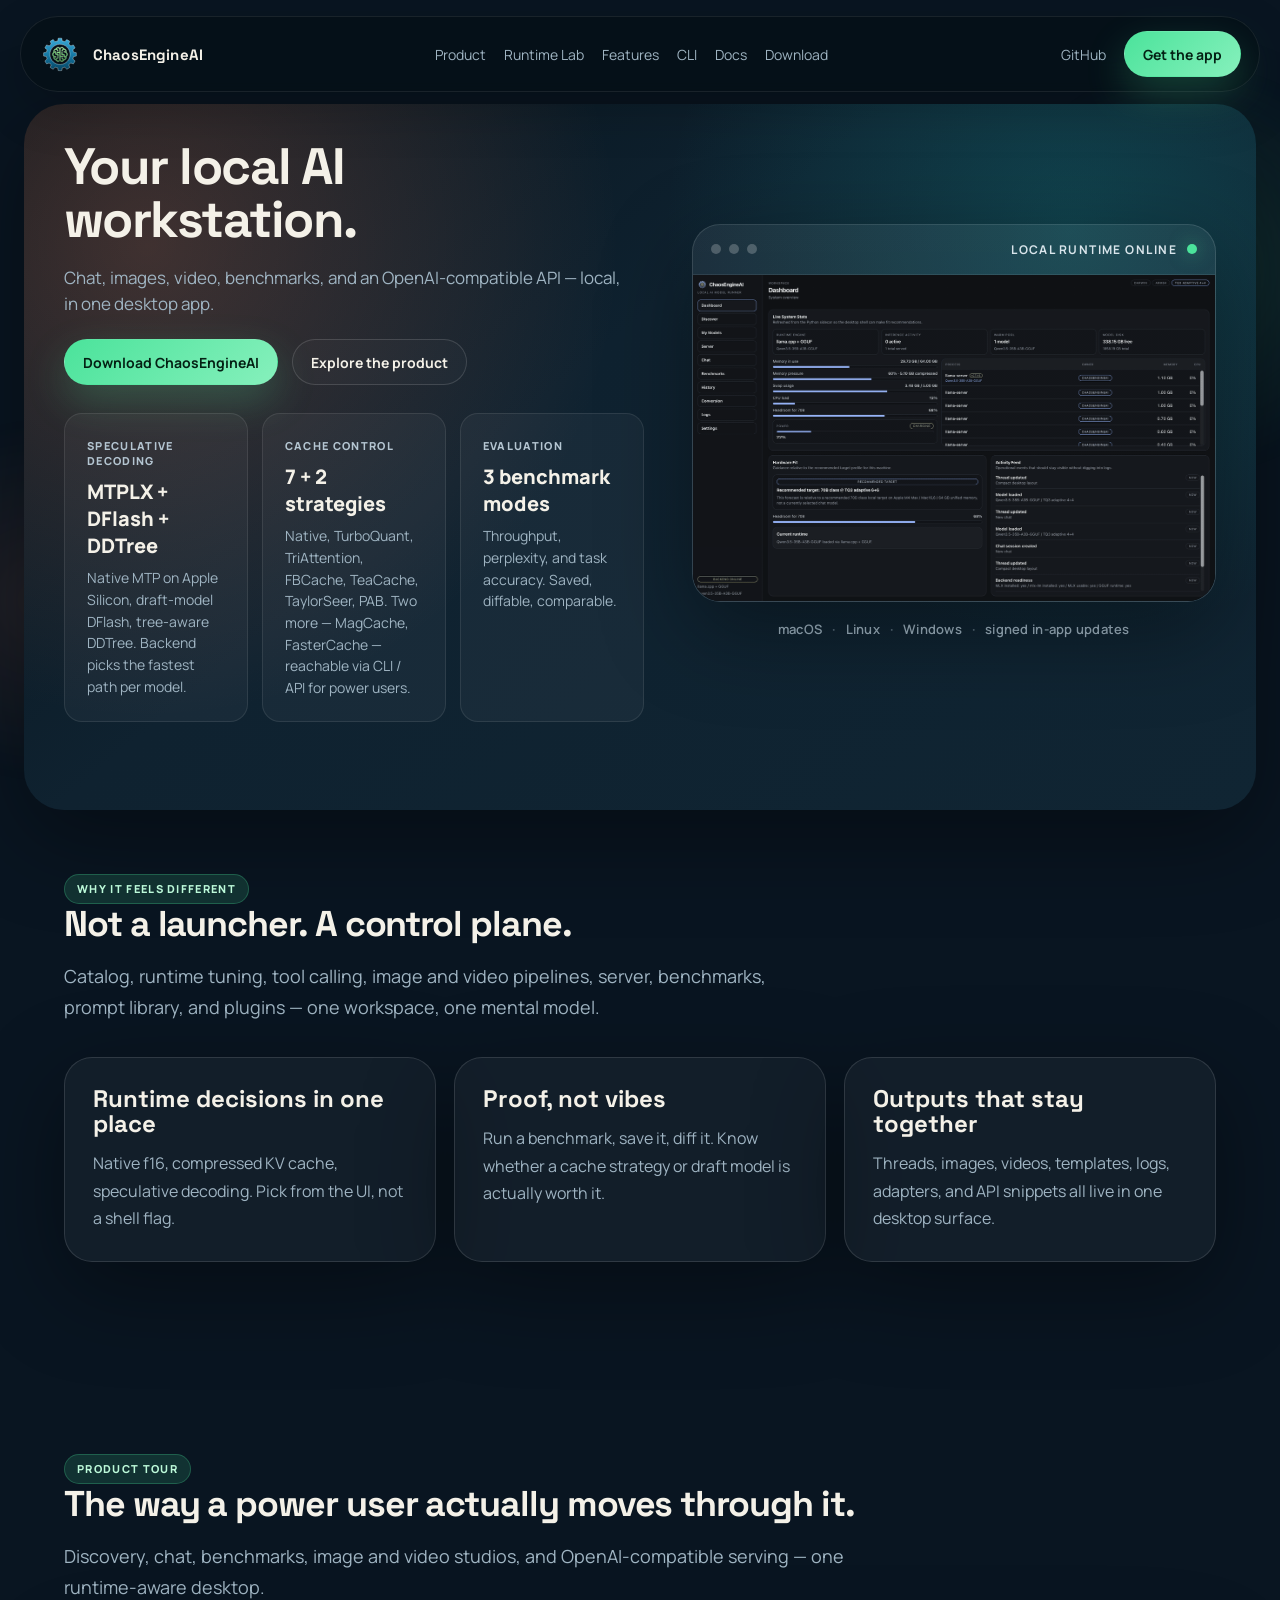
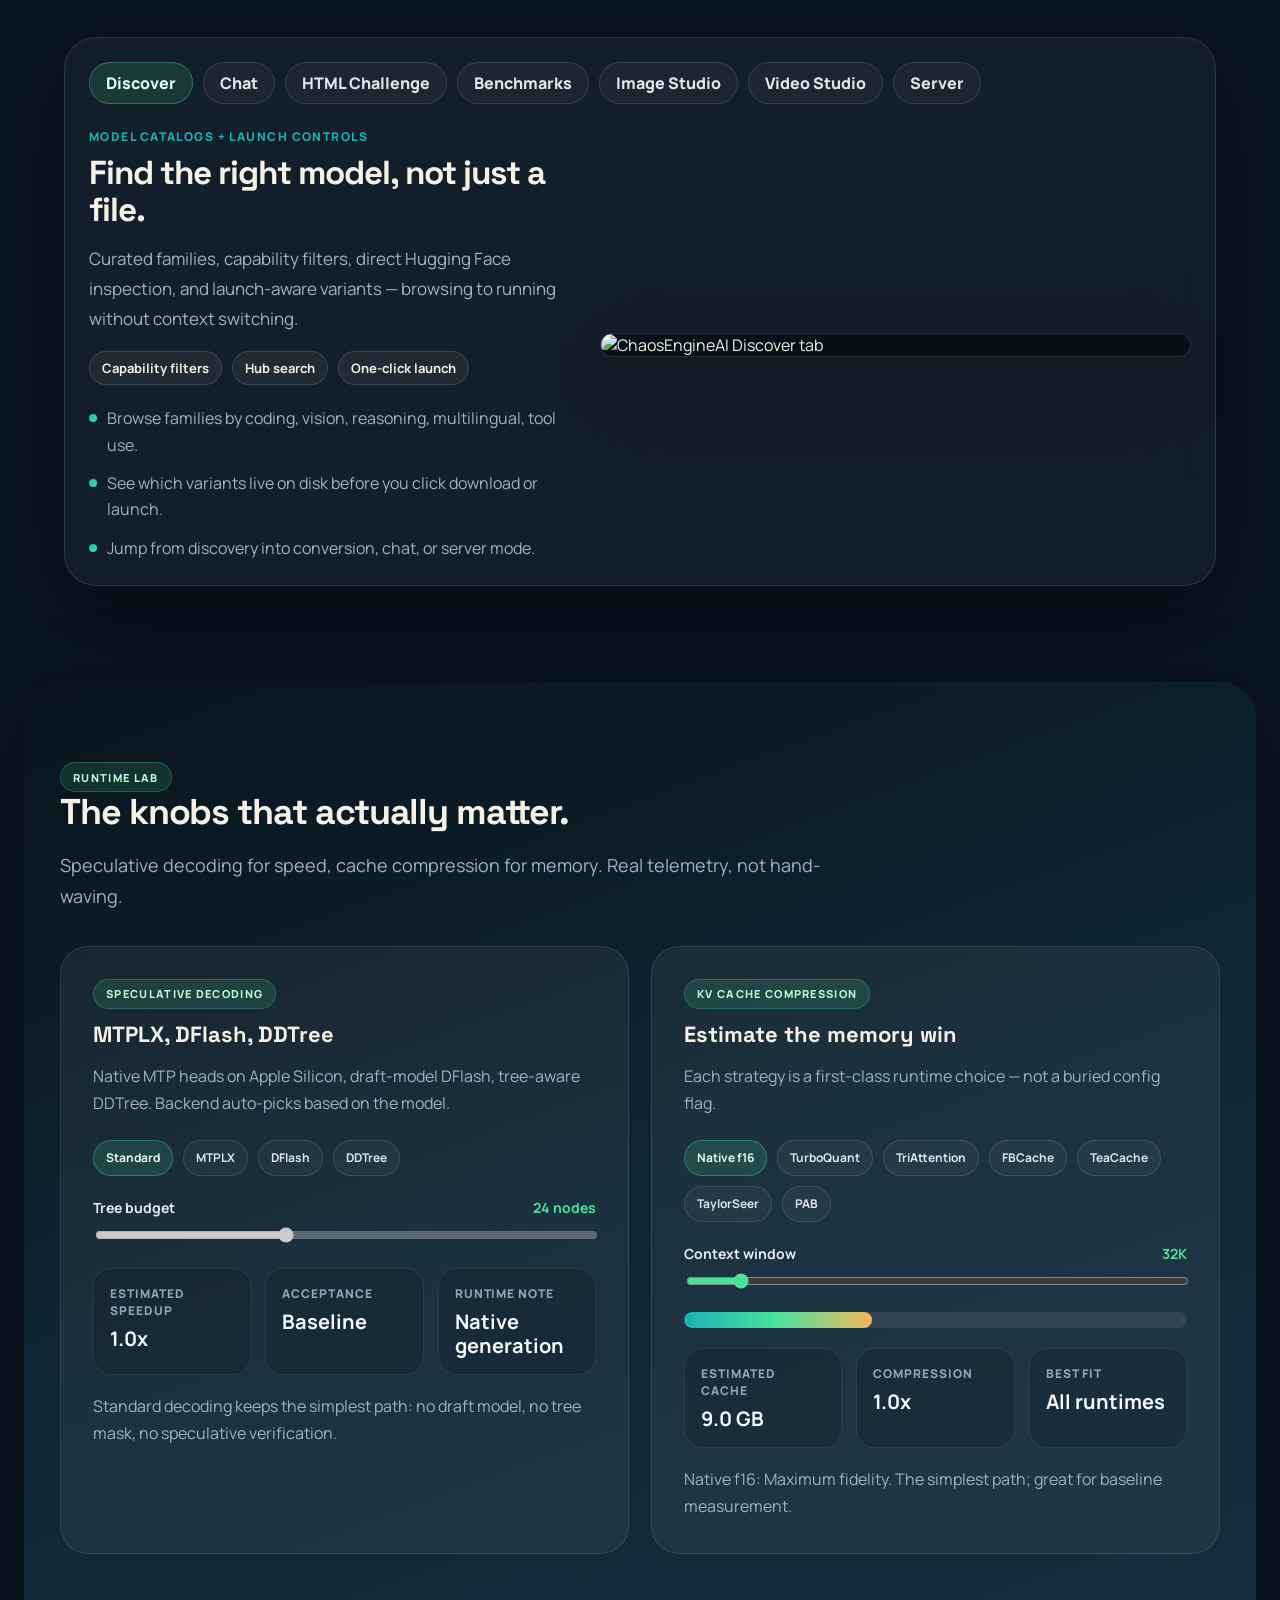
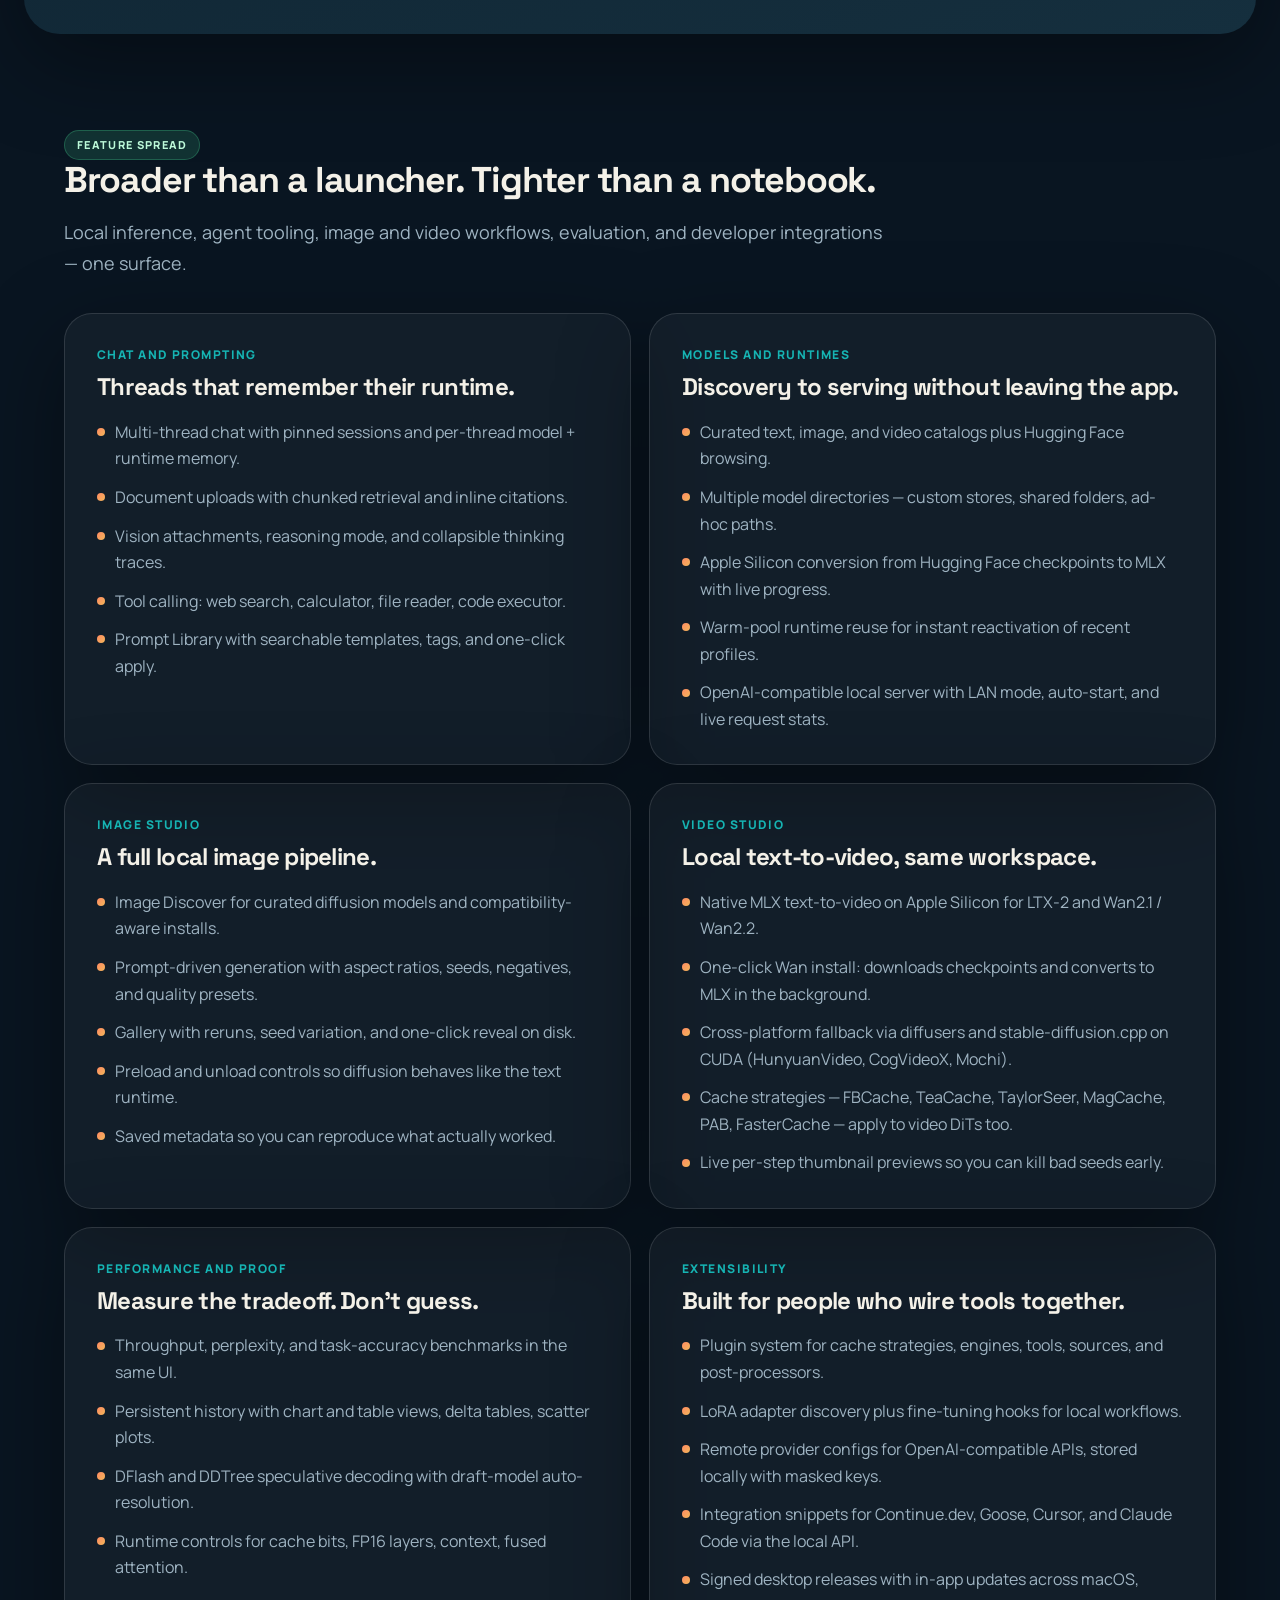
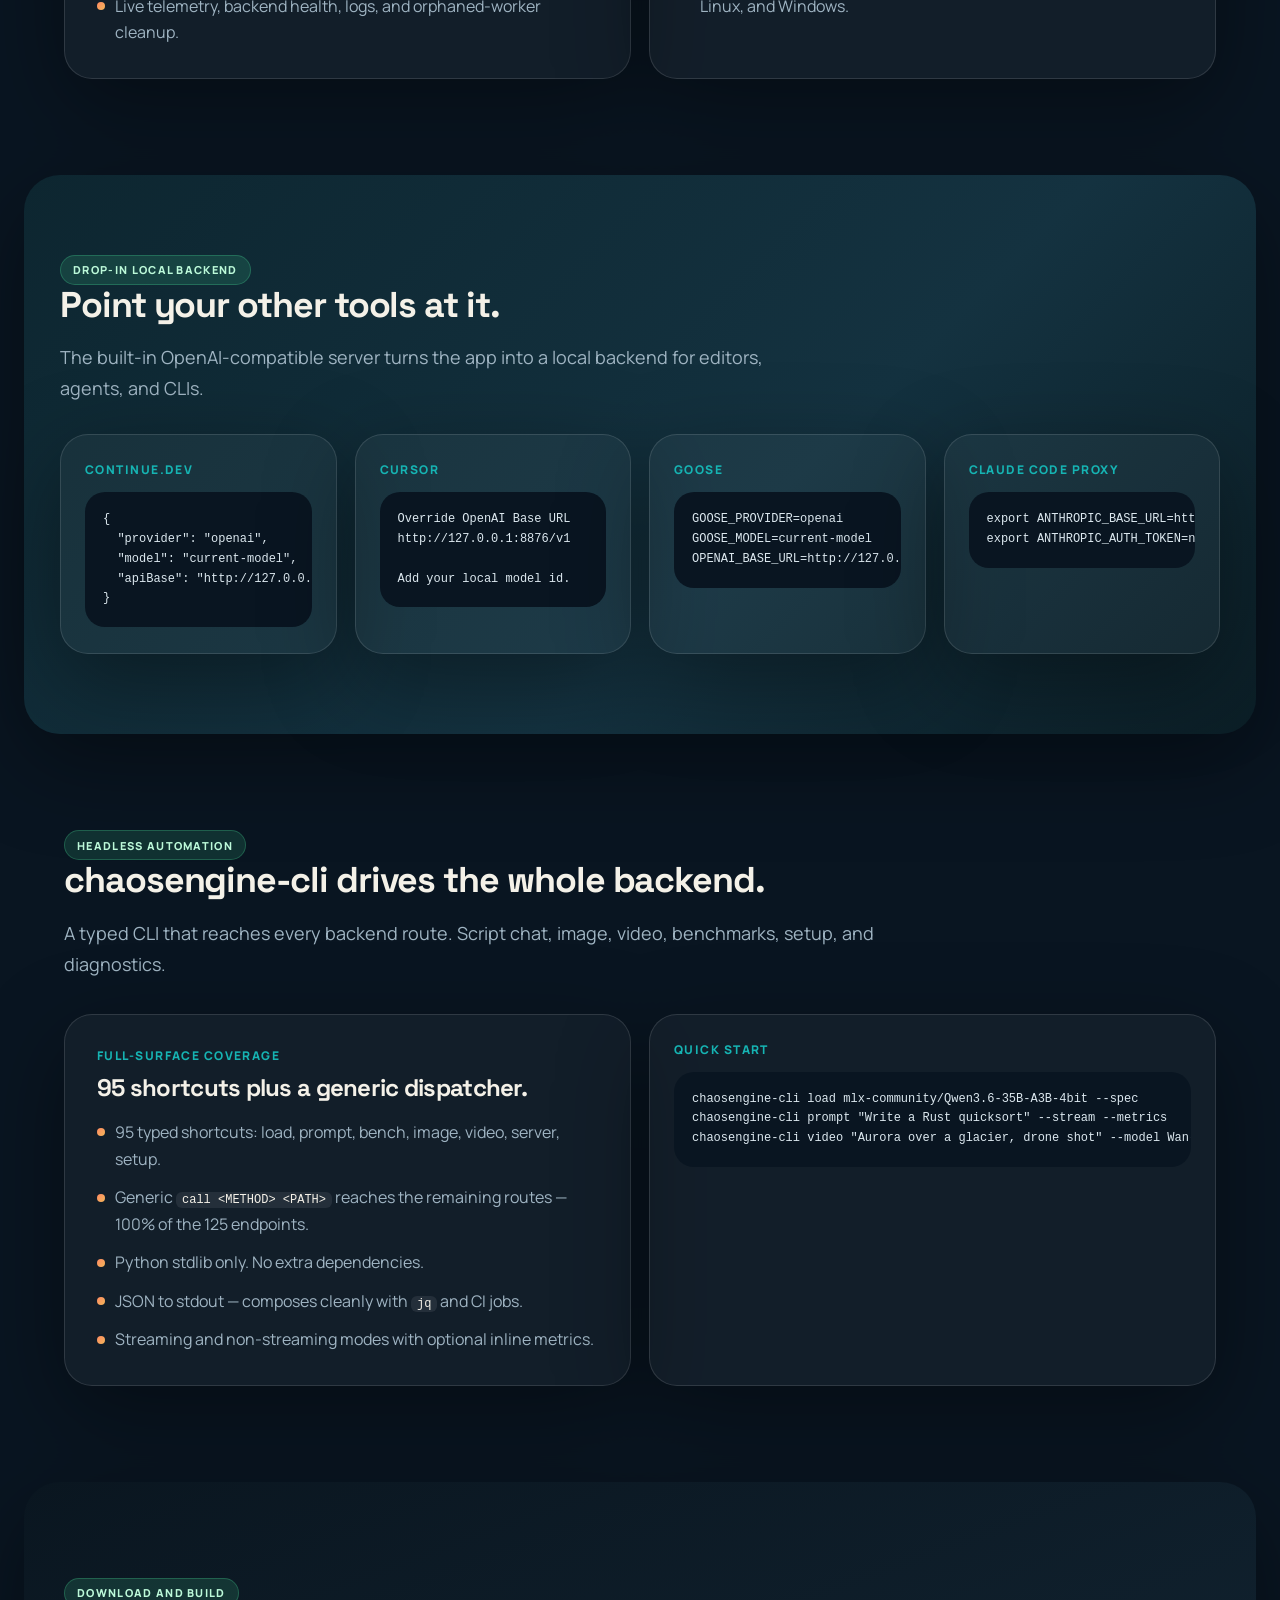
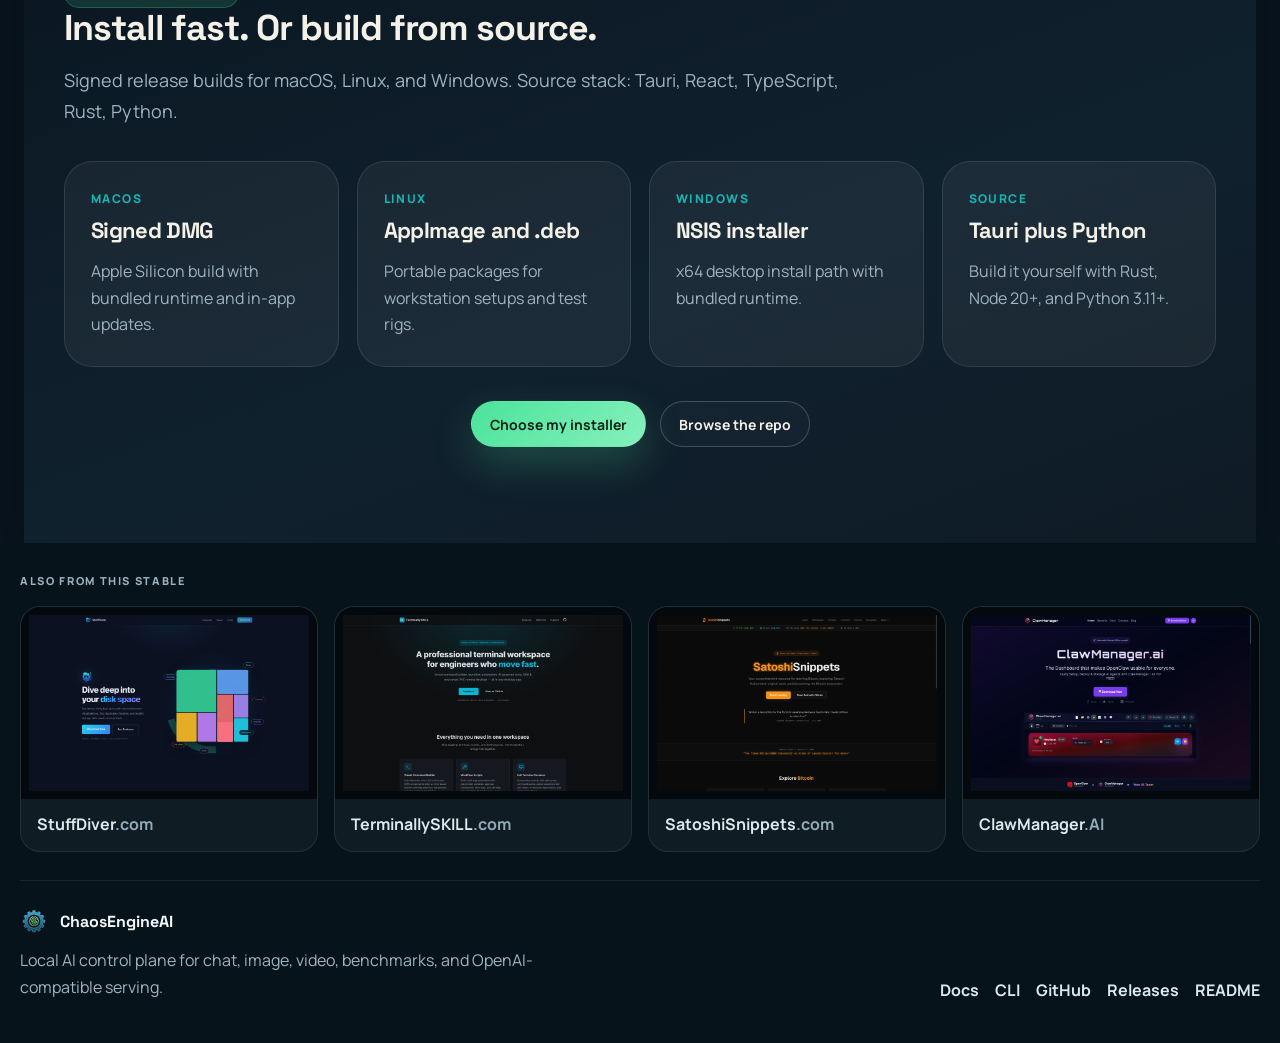
==== commit dd2aa707: "tour: point HTML Challenge + Video Studio tabs at new screenshots on main" ====
--- a/index.html
+++ b/index.html
@@ -573,7 +573,7 @@
       "Automated valid / partial / script-error / blank-render / no-html validation per slot.",
       "Re-open earlier runs from history; retry, continue, or repair failed slots in place."
     ],
-    "image": "https://raw.githubusercontent.com/cryptopoly/ChaosEngineAI/main/Screenshots/21.%20HTML%20Challenge.png",
+    "image": "https://raw.githubusercontent.com/cryptopoly/ChaosEngineAI/main/Screenshots/HTML%20Challenge%20v4.png",
     "alt": "ChaosEngineAI HTML Challenge tab"
   },
   {
@@ -615,7 +615,7 @@
       "Cache strategies — FBCache, TeaCache, TaylorSeer, MagCache, PAB, FasterCache — apply to video DiTs.",
       "Per-step thumbnail previews so you can kill bad seeds before they finish."
     ],
-    "image": "https://raw.githubusercontent.com/cryptopoly/ChaosEngineAI/main/Screenshots/22.%20Video%20Gallery.png",
+    "image": "https://raw.githubusercontent.com/cryptopoly/ChaosEngineAI/main/Screenshots/Video%20Gallery%20v4.png",
     "alt": "ChaosEngineAI Video Studio tab"
   },
   {
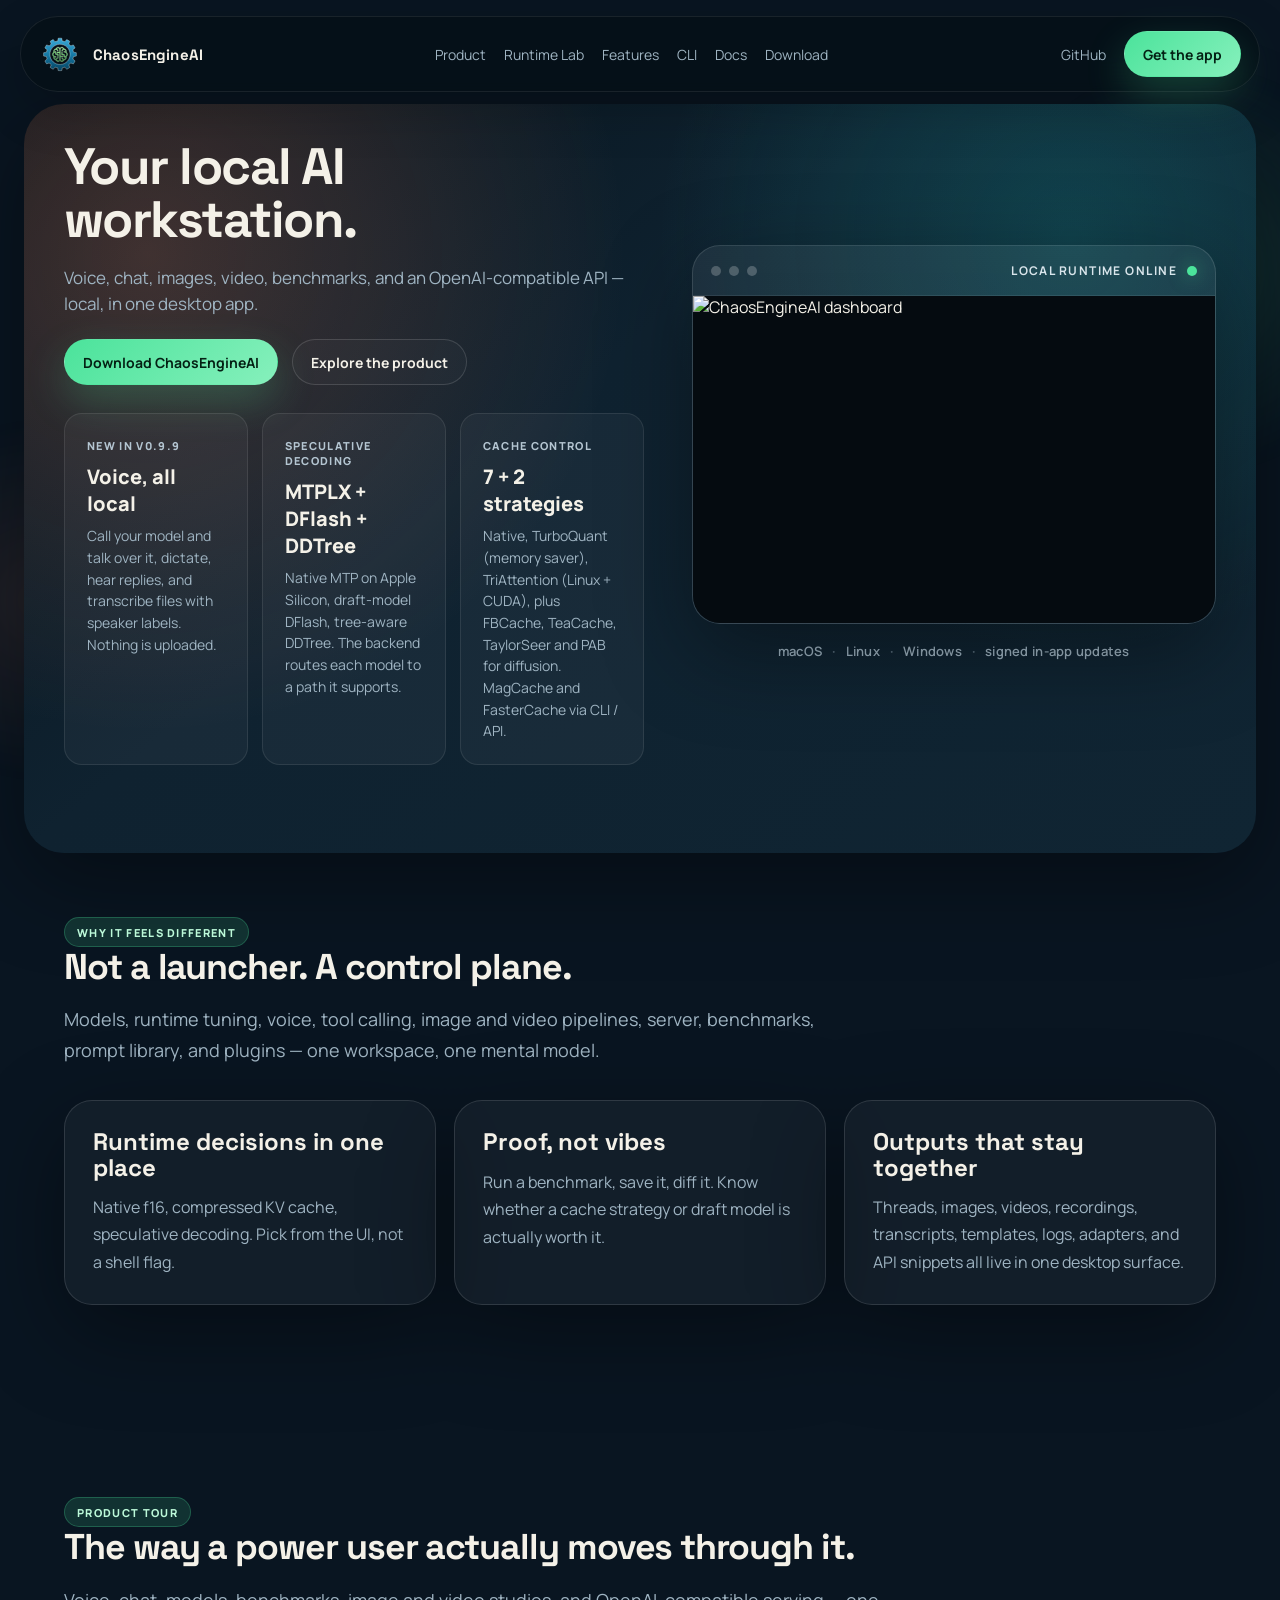
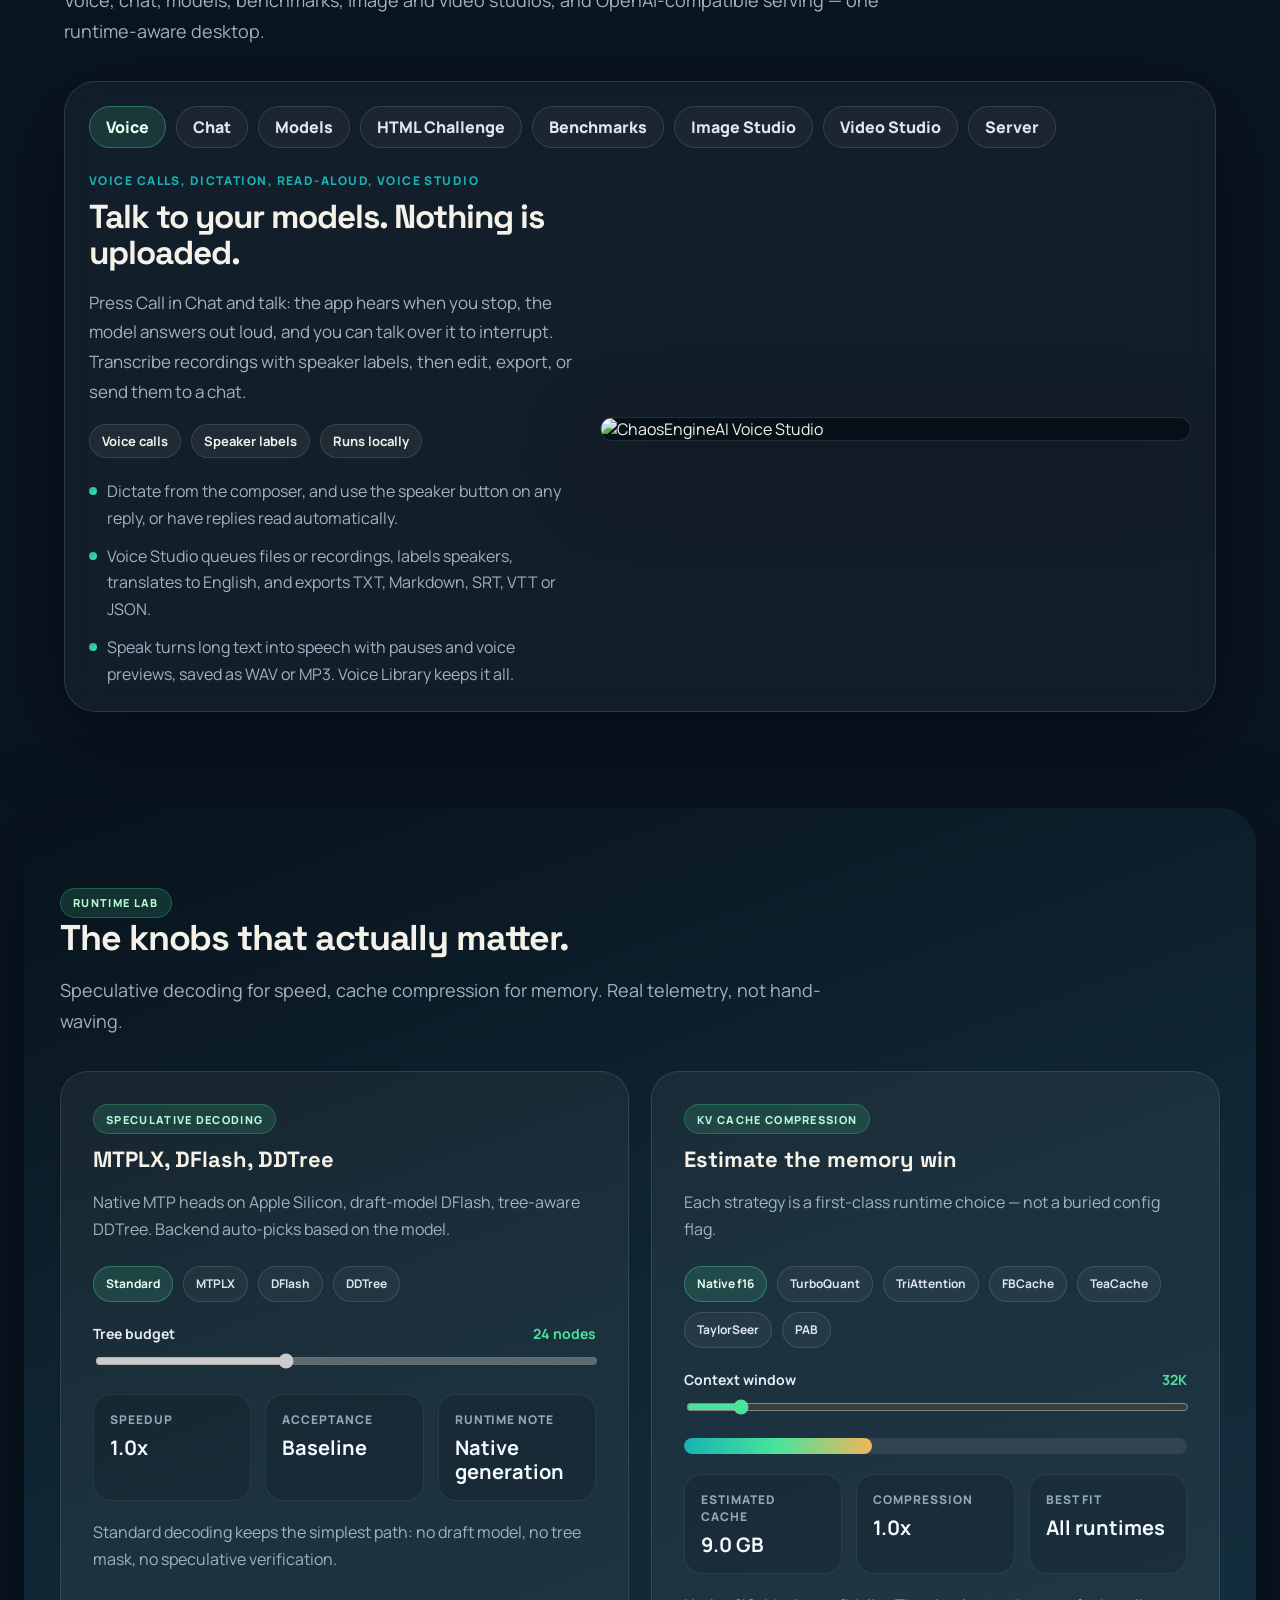
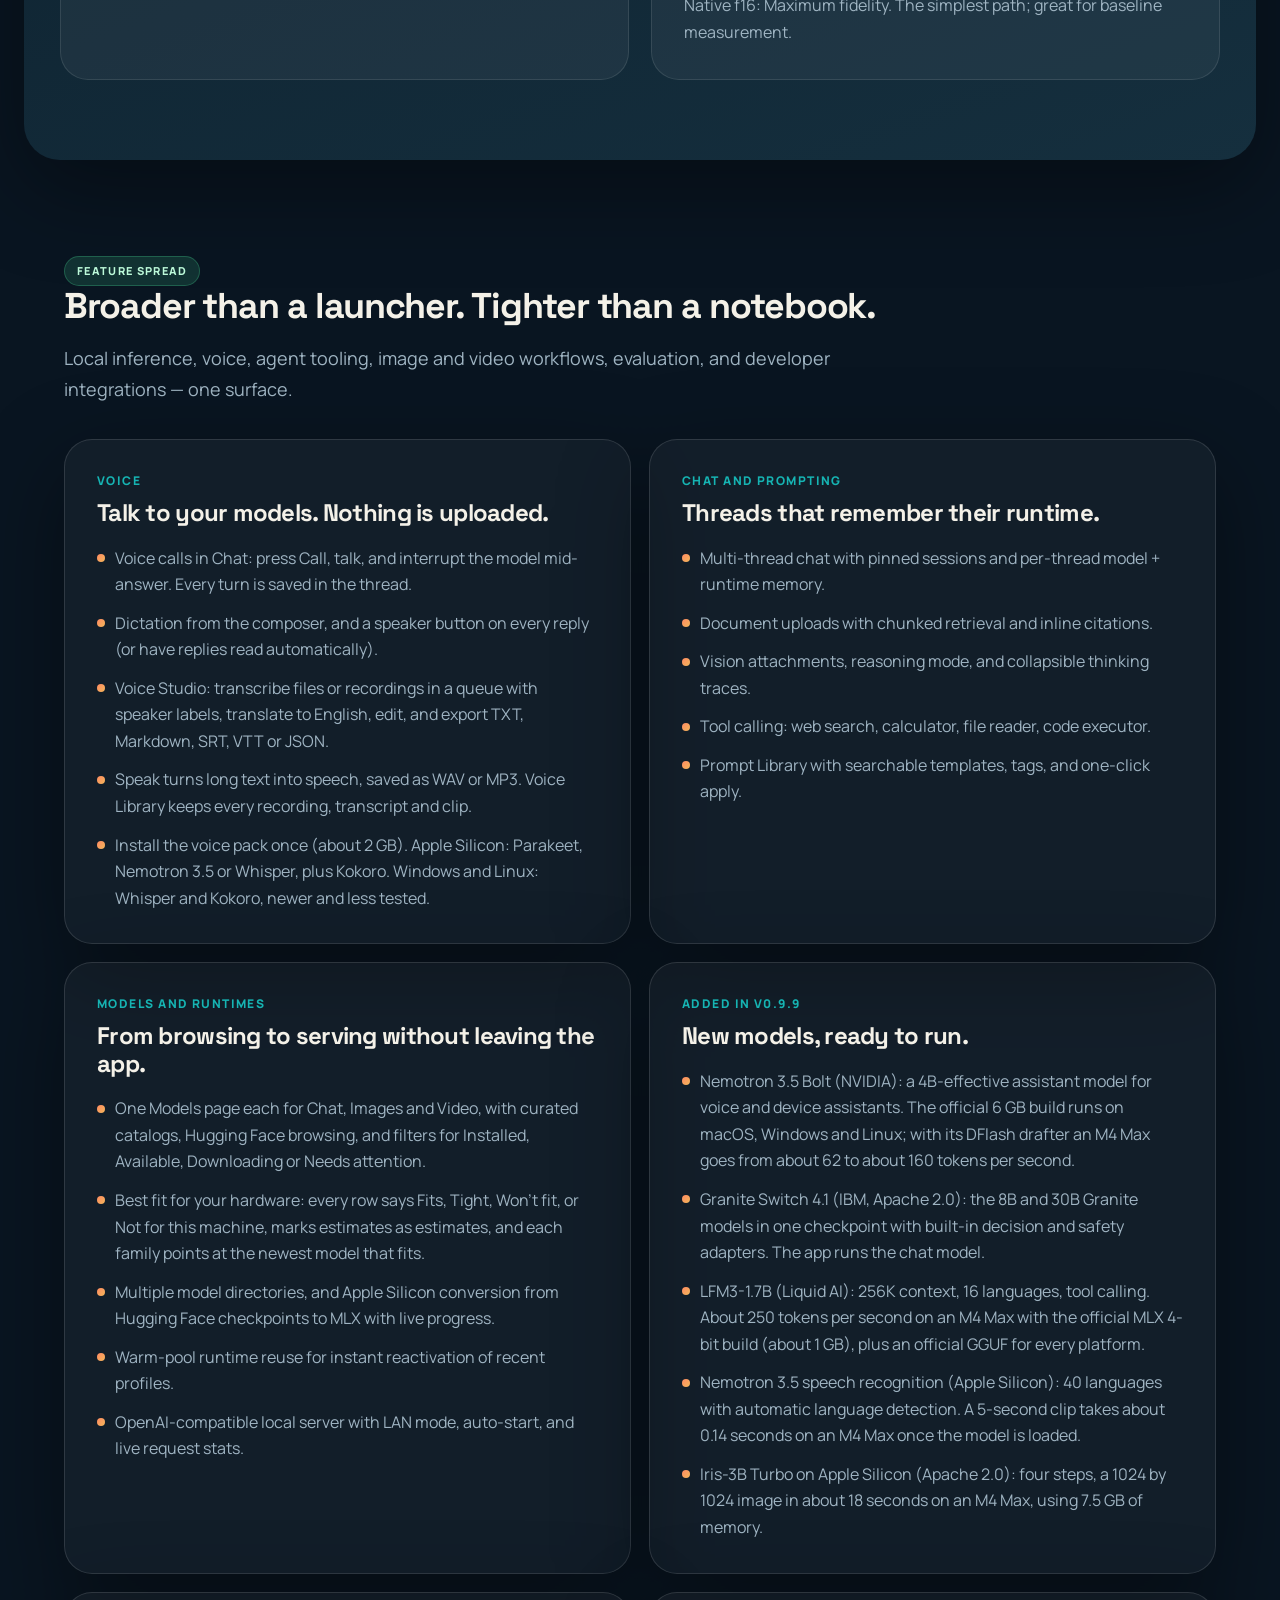
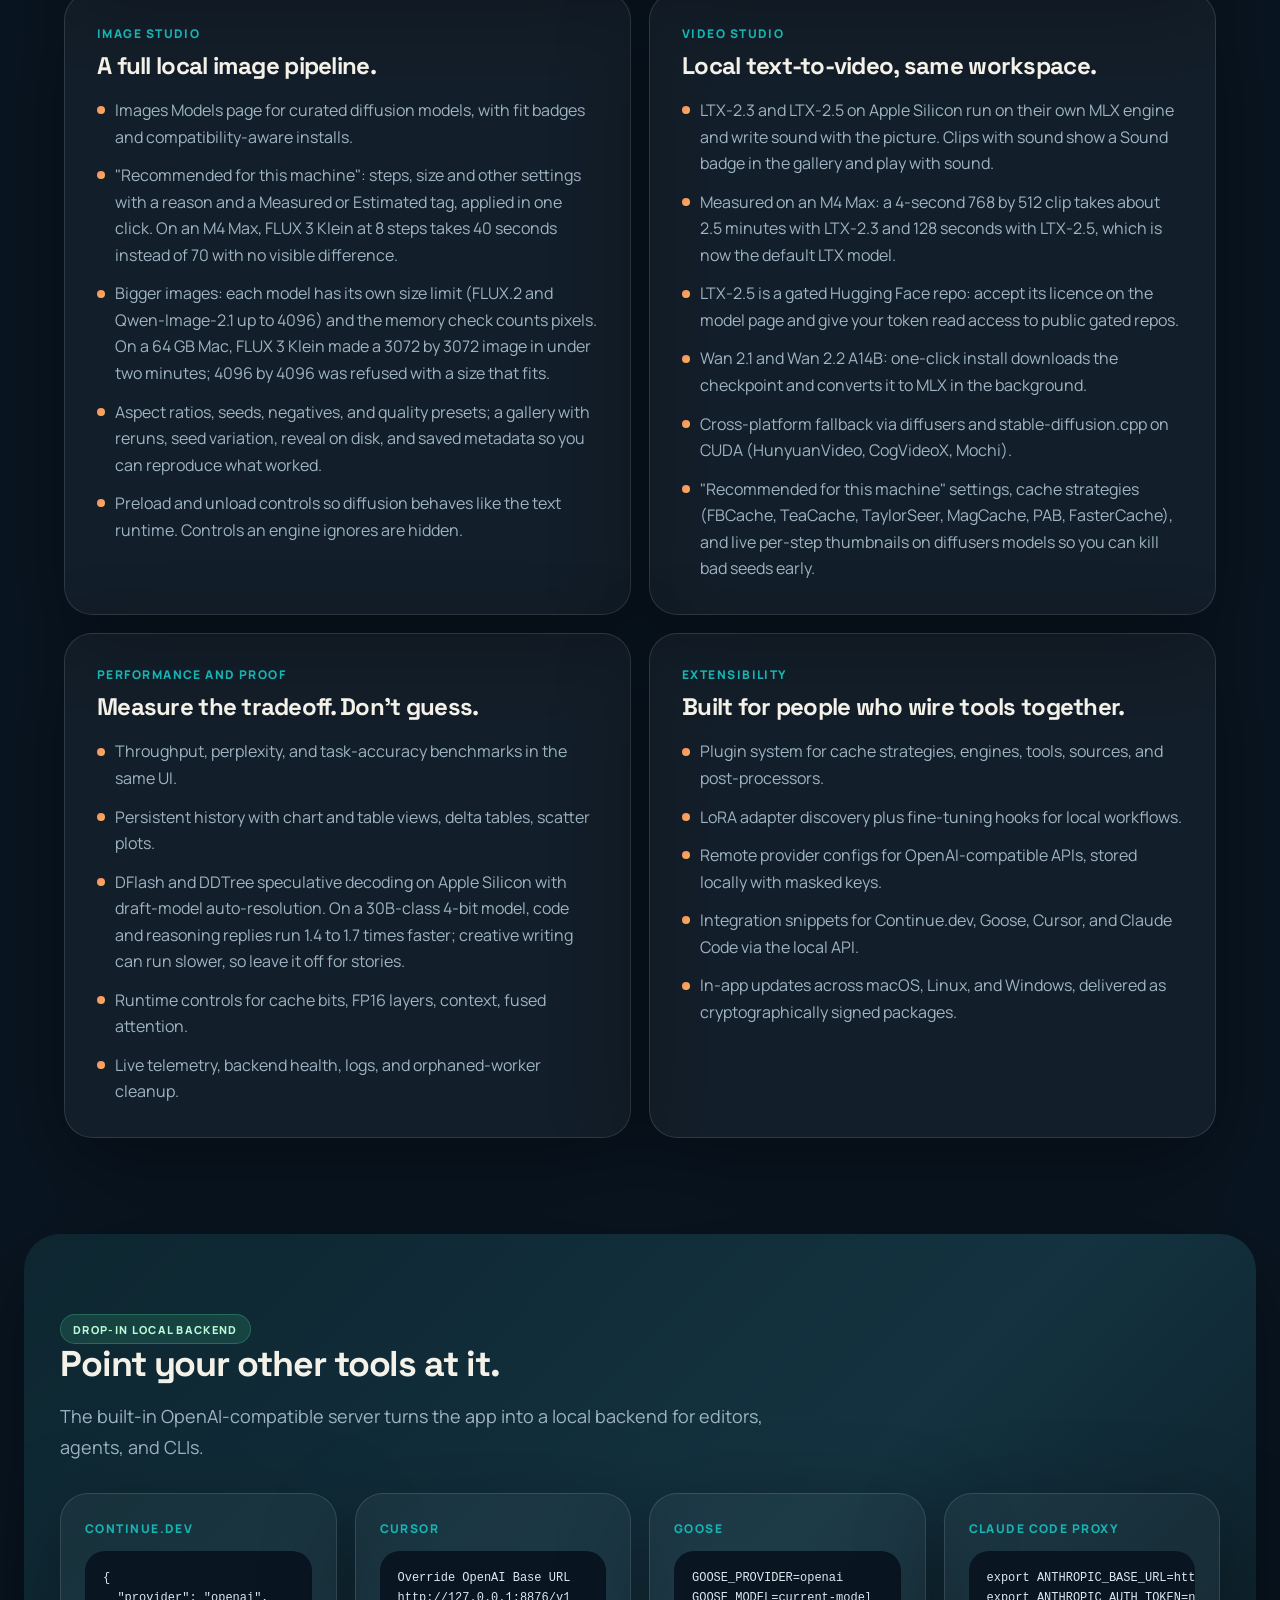
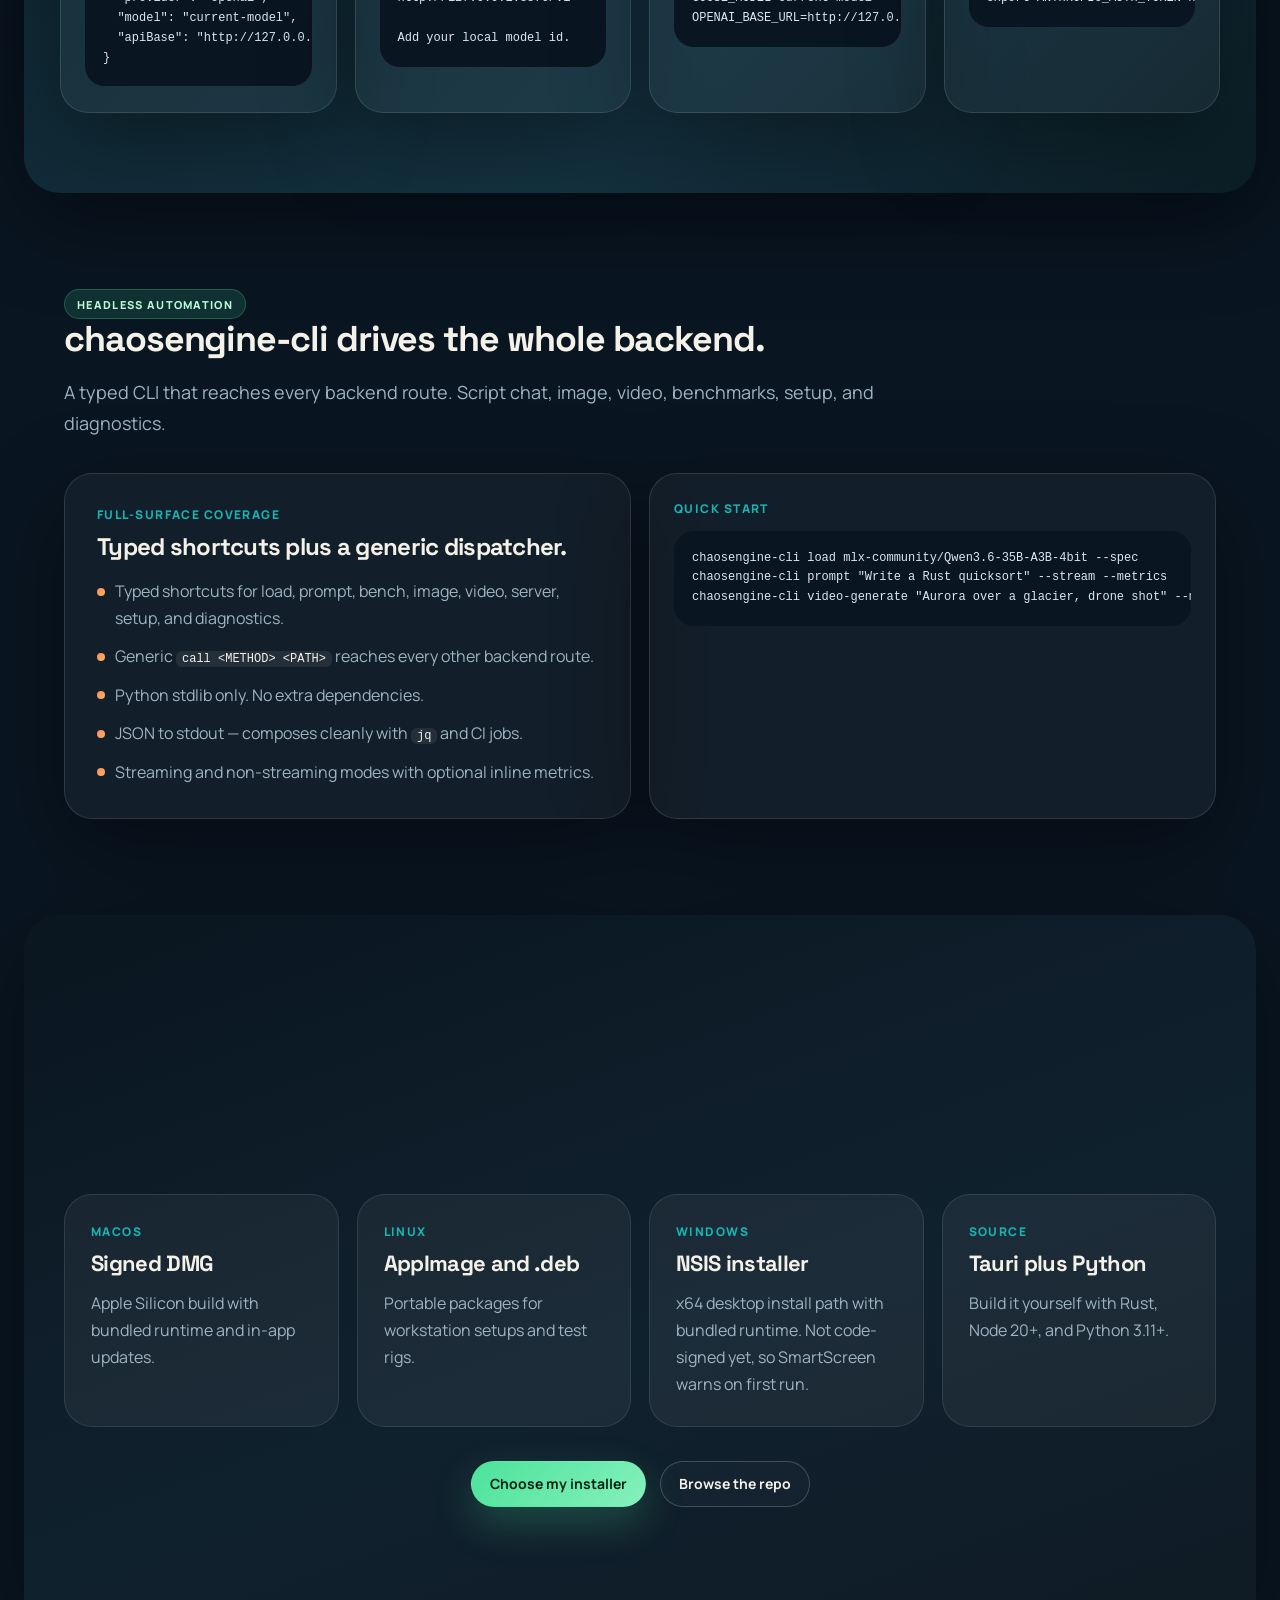
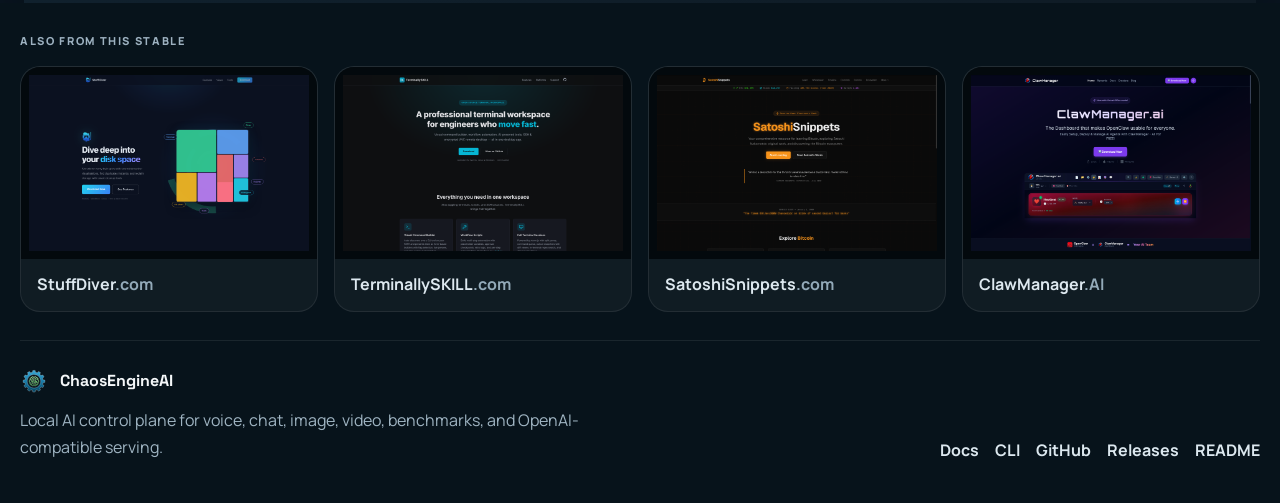
==== commit aff1c23c: "site: describe v0.9.9 (voice, Models pages, LTX with sound), fix mobile layout, drop stale speculati" ====
--- a/index.html
+++ b/index.html
@@ -3,21 +3,21 @@
 <head>
 <meta charset="utf-8" />
 <meta name="viewport" content="width=device-width,initial-scale=1" />
-<title>ChaosEngineAI | Local AI control plane for chat, images, video, and serving</title>
+<title>ChaosEngineAI | Local AI control plane for chat, voice, images, video, and serving</title>
 <meta
   name="description"
-  content="ChaosEngineAI is a local-first desktop control plane for models. Discover, launch, compare, benchmark, serve, generate images and video, and expose an OpenAI-compatible API from one workspace. Speculative decoding via MTPLX (native MTP on Apple Silicon), DFlash, and DDTree, plus a full chaosengine-cli for headless automation."
+  content="ChaosEngineAI is a local-first desktop app for open-weight models. Talk to your models by voice, transcribe audio with speaker labels, chat, generate images and video (LTX with sound on Apple Silicon), benchmark, and expose an OpenAI-compatible API from one workspace. Nothing is uploaded. Speculative decoding via MTPLX, DFlash, and DDTree, plus a headless chaosengine-cli."
 />
 <meta
   name="keywords"
-  content="local AI, MLX, llama.cpp, vLLM, MTPLX, MTP speculative decoding, DFlash, DDTree, speculative decoding, KV cache, image generation, video generation, chaosengine-cli, OpenAI-compatible server"
+  content="local AI, voice chat, speech to text, text to speech, transcription, speaker labels, MLX, llama.cpp, vLLM, MTPLX, MTP speculative decoding, DFlash, DDTree, speculative decoding, KV cache, image generation, video generation, LTX video, chaosengine-cli, OpenAI-compatible server"
 />
 <link rel="icon" type="image/png" href="assets/logo-mark.png?v=2" />
 <meta property="og:type" content="website" />
 <meta property="og:title" content="ChaosEngineAI | Local AI control plane" />
 <meta
   property="og:description"
-  content="Chat, image generation, video generation, benchmarks, prompts, plugins, and OpenAI-compatible serving from one local desktop workspace. DFlash and DDTree speculative decoding plus a headless CLI."
+  content="Voice calls, chat, image and video generation, benchmarks, prompts, plugins, and OpenAI-compatible serving from one local desktop workspace. Nothing is uploaded. DFlash and DDTree speculative decoding plus a headless CLI."
 />
 <meta property="og:url" content="https://chaosengineai.com/" />
 <meta property="og:image" content="https://chaosengineai.com/assets/og-image.png" />
@@ -27,7 +27,7 @@
 <meta name="twitter:title" content="ChaosEngineAI | Local AI control plane" />
 <meta
   name="twitter:description"
-  content="Local AI workstation for chat, benchmarks, image and video generation, plugins, OpenAI-compatible serving, and a headless chaosengine-cli."
+  content="Local AI workstation for voice, chat, benchmarks, image and video generation, plugins, OpenAI-compatible serving, and a headless chaosengine-cli."
 />
 <meta name="twitter:image" content="https://chaosengineai.com/assets/og-image.png" />
 <link rel="preconnect" href="https://fonts.googleapis.com" />
@@ -36,7 +36,7 @@
   href="https://fonts.googleapis.com/css2?family=Manrope:wght@400;500;600;700;800&amp;family=Space+Grotesk:wght@400;500;700&amp;display=swap"
   rel="stylesheet"
 />
-<link rel="stylesheet" href="styles.css?v=18" />
+<link rel="stylesheet" href="styles.css?v=19" />
 <script defer src="https://cloud.umami.is/script.js" data-website-id="cc576ff6-5db0-40a6-91dc-a39ac3b7d1ac" data-domains="chaosengineai.com,www.chaosengineai.com"></script>
 </head>
 <body>
@@ -68,7 +68,7 @@
       <div class="hero-copy" data-reveal>
         <h1>Your local AI workstation.</h1>
         <p class="hero-lede">
-          Chat, images, video, benchmarks, and an OpenAI-compatible API — local, in one desktop app.
+          Voice, chat, images, video, benchmarks, and an OpenAI-compatible API — local, in one desktop app.
         </p>
         <div class="hero-actions">
           <a class="button button-primary" href="#download" data-download>Download ChaosEngineAI</a>
@@ -76,19 +76,19 @@
         </div>
         <div class="hero-proof-grid">
           <div class="proof-card">
+            <span class="proof-label">New in v0.9.9</span>
+            <strong class="proof-value">Voice, all local</strong>
+            <p>Call your model and talk over it, dictate, hear replies, and transcribe files with speaker labels. Nothing is uploaded.</p>
+          </div>
+          <div class="proof-card">
             <span class="proof-label">Speculative decoding</span>
             <strong class="proof-value">MTPLX + DFlash + DDTree</strong>
-            <p>Native MTP on Apple Silicon, draft-model DFlash, tree-aware DDTree. Backend picks the fastest path per model.</p>
+            <p>Native MTP on Apple Silicon, draft-model DFlash, tree-aware DDTree. The backend routes each model to a path it supports.</p>
           </div>
           <div class="proof-card">
             <span class="proof-label">Cache control</span>
             <strong class="proof-value">7 + 2 strategies</strong>
-            <p>Native, TurboQuant, TriAttention, FBCache, TeaCache, TaylorSeer, PAB. Two more — MagCache, FasterCache — reachable via CLI / API for power users.</p>
-          </div>
-          <div class="proof-card">
-            <span class="proof-label">Evaluation</span>
-            <strong class="proof-value">3 benchmark modes</strong>
-            <p>Throughput, perplexity, and task accuracy. Saved, diffable, comparable.</p>
+            <p>Native, TurboQuant (memory saver), TriAttention (Linux + CUDA), plus FBCache, TeaCache, TaylorSeer and PAB for diffusion. MagCache and FasterCache via CLI / API.</p>
           </div>
         </div>
       </div>
@@ -106,7 +106,7 @@
           </div>
           <div class="console-main">
             <div class="console-visual">
-              <img src="assets/tour.gif" alt="ChaosEngineAI product walkthrough" />
+              <img src="https://raw.githubusercontent.com/cryptopoly/ChaosEngineAI/main/Screenshots/v0.9.9/dashboard.png" alt="ChaosEngineAI dashboard" />
             </div>
           </div>
         </div>
@@ -127,7 +127,7 @@
         <span class="eyebrow-pill eyebrow-pill-dark">Why it feels different</span>
         <h2>Not a launcher. A control plane.</h2>
         <p>
-          Catalog, runtime tuning, tool calling, image and video pipelines, server, benchmarks, prompt library,
+          Models, runtime tuning, voice, tool calling, image and video pipelines, server, benchmarks, prompt library,
           and plugins — one workspace, one mental model.
         </p>
       </div>
@@ -147,7 +147,7 @@
         <article class="narrative-card" data-reveal>
           <h3>Outputs that stay together</h3>
           <p>
-            Threads, images, videos, templates, logs, adapters, and API snippets all live in one desktop surface.
+            Threads, images, videos, recordings, transcripts, templates, logs, adapters, and API snippets all live in one desktop surface.
           </p>
         </article>
       </div>
@@ -158,14 +158,15 @@
         <span class="eyebrow-pill eyebrow-pill-dark">Product tour</span>
         <h2>The way a power user actually moves through it.</h2>
         <p>
-          Discovery, chat, benchmarks, image and video studios, and OpenAI-compatible serving — one runtime-aware desktop.
+          Voice, chat, models, benchmarks, image and video studios, and OpenAI-compatible serving — one runtime-aware desktop.
         </p>
       </div>
 
       <div class="surface-shell" data-reveal>
         <div class="surface-tabs" role="tablist" aria-label="Product surfaces">
-          <button class="surface-tab surface-tab-active" type="button" data-surface-button="discover">Discover</button>
+          <button class="surface-tab surface-tab-active" type="button" data-surface-button="voice">Voice</button>
           <button class="surface-tab" type="button" data-surface-button="chat">Chat</button>
+          <button class="surface-tab" type="button" data-surface-button="models">Models</button>
           <button class="surface-tab" type="button" data-surface-button="html-challenge">HTML Challenge</button>
           <button class="surface-tab" type="button" data-surface-button="benchmarks">Benchmarks</button>
           <button class="surface-tab" type="button" data-surface-button="image-studio">Image Studio</button>
@@ -175,11 +176,11 @@
 
         <div class="surface-panel">
           <div class="surface-copy">
-            <span class="surface-kicker" id="surface-kicker">Model catalogs + launch controls</span>
-            <h3 id="surface-title">Find the right model, not just a file.</h3>
+            <span class="surface-kicker" id="surface-kicker">Voice calls, dictation, read-aloud, Voice Studio</span>
+            <h3 id="surface-title">Talk to your models. Nothing is uploaded.</h3>
             <p id="surface-body">
-              Curated families, capability filters, direct Hugging Face inspection, and launch-ready variants help you
-              move from browsing to running without context switching.
+              Press Call in Chat and talk: the app hears when you stop, the model answers out loud, and you can talk over
+              it to interrupt. Transcribe recordings with speaker labels, then edit, export, or send them to a chat.
             </p>
             <div class="surface-metrics" id="surface-metrics"></div>
             <ul class="surface-points" id="surface-points"></ul>
@@ -188,8 +189,8 @@
             <div class="surface-frame">
               <img
                 id="surface-image"
-                src="https://raw.githubusercontent.com/cryptopoly/ChaosEngineAI/main/Screenshots/2.%20Discover_v2.png"
-                alt="ChaosEngineAI Discover tab"
+                src="https://raw.githubusercontent.com/cryptopoly/ChaosEngineAI/main/Screenshots/v0.9.9/voice-studio.png"
+                alt="ChaosEngineAI Voice Studio"
               />
             </div>
           </div>
@@ -228,7 +229,7 @@
           <input id="spec-budget" class="range-input" type="range" min="0" max="64" step="4" value="24" />
           <div class="lab-stat-grid">
             <div class="lab-stat">
-              <span>Estimated speedup</span>
+              <span>Speedup</span>
               <strong id="spec-speed">1.0x</strong>
             </div>
             <div class="lab-stat">
@@ -300,11 +301,23 @@
         <span class="eyebrow-pill eyebrow-pill-dark">Feature spread</span>
         <h2>Broader than a launcher. Tighter than a notebook.</h2>
         <p>
-          Local inference, agent tooling, image and video workflows, evaluation, and developer integrations — one surface.
+          Local inference, voice, agent tooling, image and video workflows, evaluation, and developer integrations — one surface.
         </p>
       </div>
 
       <div class="cluster-grid">
+        <article class="cluster-card" data-reveal>
+          <span class="cluster-kicker">Voice</span>
+          <h3>Talk to your models. Nothing is uploaded.</h3>
+          <ul>
+            <li>Voice calls in Chat: press Call, talk, and interrupt the model mid-answer. Every turn is saved in the thread.</li>
+            <li>Dictation from the composer, and a speaker button on every reply (or have replies read automatically).</li>
+            <li>Voice Studio: transcribe files or recordings in a queue with speaker labels, translate to English, edit, and export TXT, Markdown, SRT, VTT or JSON.</li>
+            <li>Speak turns long text into speech, saved as WAV or MP3. Voice Library keeps every recording, transcript and clip.</li>
+            <li>Install the voice pack once (about 2 GB). Apple Silicon: Parakeet, Nemotron 3.5 or Whisper, plus Kokoro. Windows and Linux: Whisper and Kokoro, newer and less tested.</li>
+          </ul>
+        </article>
+
         <article class="cluster-card" data-reveal>
           <span class="cluster-kicker">Chat and prompting</span>
           <h3>Threads that remember their runtime.</h3>
@@ -319,25 +332,37 @@
 
         <article class="cluster-card" data-reveal>
           <span class="cluster-kicker">Models and runtimes</span>
-          <h3>Discovery to serving without leaving the app.</h3>
-          <ul>
-            <li>Curated text, image, and video catalogs plus Hugging Face browsing.</li>
-            <li>Multiple model directories — custom stores, shared folders, ad-hoc paths.</li>
-            <li>Apple Silicon conversion from Hugging Face checkpoints to MLX with live progress.</li>
+          <h3>From browsing to serving without leaving the app.</h3>
+          <ul>
+            <li>One Models page each for Chat, Images and Video, with curated catalogs, Hugging Face browsing, and filters for Installed, Available, Downloading or Needs attention.</li>
+            <li>Best fit for your hardware: every row says Fits, Tight, Won't fit, or Not for this machine, marks estimates as estimates, and each family points at the newest model that fits.</li>
+            <li>Multiple model directories, and Apple Silicon conversion from Hugging Face checkpoints to MLX with live progress.</li>
             <li>Warm-pool runtime reuse for instant reactivation of recent profiles.</li>
             <li>OpenAI-compatible local server with LAN mode, auto-start, and live request stats.</li>
           </ul>
         </article>
 
         <article class="cluster-card" data-reveal>
+          <span class="cluster-kicker">Added in v0.9.9</span>
+          <h3>New models, ready to run.</h3>
+          <ul>
+            <li>Nemotron 3.5 Bolt (NVIDIA): a 4B-effective assistant model for voice and device assistants. The official 6 GB build runs on macOS, Windows and Linux; with its DFlash drafter an M4 Max goes from about 62 to about 160 tokens per second.</li>
+            <li>Granite Switch 4.1 (IBM, Apache 2.0): the 8B and 30B Granite models in one checkpoint with built-in decision and safety adapters. The app runs the chat model.</li>
+            <li>LFM3-1.7B (Liquid AI): 256K context, 16 languages, tool calling. About 250 tokens per second on an M4 Max with the official MLX 4-bit build (about 1 GB), plus an official GGUF for every platform.</li>
+            <li>Nemotron 3.5 speech recognition (Apple Silicon): 40 languages with automatic language detection. A 5-second clip takes about 0.14 seconds on an M4 Max once the model is loaded.</li>
+            <li>Iris-3B Turbo on Apple Silicon (Apache 2.0): four steps, a 1024 by 1024 image in about 18 seconds on an M4 Max, using 7.5 GB of memory.</li>
+          </ul>
+        </article>
+
+        <article class="cluster-card" data-reveal>
           <span class="cluster-kicker">Image Studio</span>
           <h3>A full local image pipeline.</h3>
           <ul>
-            <li>Image Discover for curated diffusion models and compatibility-aware installs.</li>
-            <li>Prompt-driven generation with aspect ratios, seeds, negatives, and quality presets.</li>
-            <li>Gallery with reruns, seed variation, and one-click reveal on disk.</li>
-            <li>Preload and unload controls so diffusion behaves like the text runtime.</li>
-            <li>Saved metadata so you can reproduce what actually worked.</li>
+            <li>Images Models page for curated diffusion models, with fit badges and compatibility-aware installs.</li>
+            <li>"Recommended for this machine": steps, size and other settings with a reason and a Measured or Estimated tag, applied in one click. On an M4 Max, FLUX 3 Klein at 8 steps takes 40 seconds instead of 70 with no visible difference.</li>
+            <li>Bigger images: each model has its own size limit (FLUX.2 and Qwen-Image-2.1 up to 4096) and the memory check counts pixels. On a 64 GB Mac, FLUX 3 Klein made a 3072 by 3072 image in under two minutes; 4096 by 4096 was refused with a size that fits.</li>
+            <li>Aspect ratios, seeds, negatives, and quality presets; a gallery with reruns, seed variation, reveal on disk, and saved metadata so you can reproduce what worked.</li>
+            <li>Preload and unload controls so diffusion behaves like the text runtime. Controls an engine ignores are hidden.</li>
           </ul>
         </article>
 
@@ -345,11 +370,12 @@
           <span class="cluster-kicker">Video Studio</span>
           <h3>Local text-to-video, same workspace.</h3>
           <ul>
-            <li>Native MLX text-to-video on Apple Silicon for LTX-2 and Wan2.1 / Wan2.2.</li>
-            <li>One-click Wan install: downloads checkpoints and converts to MLX in the background.</li>
+            <li>LTX-2.3 and LTX-2.5 on Apple Silicon run on their own MLX engine and write sound with the picture. Clips with sound show a Sound badge in the gallery and play with sound.</li>
+            <li>Measured on an M4 Max: a 4-second 768 by 512 clip takes about 2.5 minutes with LTX-2.3 and 128 seconds with LTX-2.5, which is now the default LTX model.</li>
+            <li>LTX-2.5 is a gated Hugging Face repo: accept its licence on the model page and give your token read access to public gated repos.</li>
+            <li>Wan 2.1 and Wan 2.2 A14B: one-click install downloads the checkpoint and converts it to MLX in the background.</li>
             <li>Cross-platform fallback via diffusers and stable-diffusion.cpp on CUDA (HunyuanVideo, CogVideoX, Mochi).</li>
-            <li>Cache strategies — FBCache, TeaCache, TaylorSeer, MagCache, PAB, FasterCache — apply to video DiTs too.</li>
-            <li>Live per-step thumbnail previews so you can kill bad seeds early.</li>
+            <li>"Recommended for this machine" settings, cache strategies (FBCache, TeaCache, TaylorSeer, MagCache, PAB, FasterCache), and live per-step thumbnails on diffusers models so you can kill bad seeds early.</li>
           </ul>
         </article>
 
@@ -359,7 +385,7 @@
           <ul>
             <li>Throughput, perplexity, and task-accuracy benchmarks in the same UI.</li>
             <li>Persistent history with chart and table views, delta tables, scatter plots.</li>
-            <li>DFlash and DDTree speculative decoding with draft-model auto-resolution.</li>
+            <li>DFlash and DDTree speculative decoding on Apple Silicon with draft-model auto-resolution. On a 30B-class 4-bit model, code and reasoning replies run 1.4 to 1.7 times faster; creative writing can run slower, so leave it off for stories.</li>
             <li>Runtime controls for cache bits, FP16 layers, context, fused attention.</li>
             <li>Live telemetry, backend health, logs, and orphaned-worker cleanup.</li>
           </ul>
@@ -373,7 +399,7 @@
             <li>LoRA adapter discovery plus fine-tuning hooks for local workflows.</li>
             <li>Remote provider configs for OpenAI-compatible APIs, stored locally with masked keys.</li>
             <li>Integration snippets for Continue.dev, Goose, Cursor, and Claude Code via the local API.</li>
-            <li>Signed desktop releases with in-app updates across macOS, Linux, and Windows.</li>
+            <li>In-app updates across macOS, Linux, and Windows, delivered as cryptographically signed packages.</li>
           </ul>
         </article>
       </div>
@@ -430,10 +456,10 @@
       <div class="cluster-grid">
         <article class="cluster-card" data-reveal>
           <span class="cluster-kicker">Full-surface coverage</span>
-          <h3>95 shortcuts plus a generic dispatcher.</h3>
-          <ul>
-            <li>95 typed shortcuts: load, prompt, bench, image, video, server, setup.</li>
-            <li>Generic <code>call &lt;METHOD&gt; &lt;PATH&gt;</code> reaches the remaining routes — 100% of the 125 endpoints.</li>
+          <h3>Typed shortcuts plus a generic dispatcher.</h3>
+          <ul>
+            <li>Typed shortcuts for load, prompt, bench, image, video, server, setup, and diagnostics.</li>
+            <li>Generic <code>call &lt;METHOD&gt; &lt;PATH&gt;</code> reaches every other backend route.</li>
             <li>Python stdlib only. No extra dependencies.</li>
             <li>JSON to stdout — composes cleanly with <code>jq</code> and CI jobs.</li>
             <li>Streaming and non-streaming modes with optional inline metrics.</li>
@@ -444,7 +470,7 @@
           <span class="integration-label">Quick start</span>
           <pre>chaosengine-cli load mlx-community/Qwen3.6-35B-A3B-4bit --spec
 chaosengine-cli prompt "Write a Rust quicksort" --stream --metrics
-chaosengine-cli video "Aurora over a glacier, drone shot" --model Wan-AI/Wan2.1-T2V-1.3B</pre>
+chaosengine-cli video-generate "Aurora over a glacier, drone shot" --model Wan-AI/Wan2.1-T2V-1.3B</pre>
         </article>
       </div>
     </section>
@@ -454,7 +480,7 @@
         <span class="eyebrow-pill">Download and build</span>
         <h2>Install fast. Or build from source.</h2>
         <p>
-          Signed release builds for macOS, Linux, and Windows. Source stack: Tauri, React, TypeScript, Rust, Python.
+          Release builds for macOS, Linux, and Windows with signed in-app updates. Source stack: Tauri, React, TypeScript, Rust, Python.
         </p>
       </div>
 
@@ -472,7 +498,7 @@
         <a class="download-card" href="https://github.com/cryptopoly/ChaosEngineAI/releases/latest">
           <span class="download-kicker">Windows</span>
           <h3>NSIS installer</h3>
-          <p>x64 desktop install path with bundled runtime.</p>
+          <p>x64 desktop install path with bundled runtime. Not code-signed yet, so SmartScreen warns on first run.</p>
         </a>
         <a class="download-card" href="https://github.com/cryptopoly/ChaosEngineAI#readme">
           <span class="download-kicker">Source</span>
@@ -519,7 +545,7 @@
           <img src="assets/logo-mark.svg?v=2" alt="" />
           <strong>ChaosEngineAI</strong>
         </div>
-        <p>Local AI control plane for chat, image, video, benchmarks, and OpenAI-compatible serving.</p>
+        <p>Local AI control plane for voice, chat, image, video, benchmarks, and OpenAI-compatible serving.</p>
       </div>
       <div class="footer-links">
         <a href="/docs/">Docs</a>
@@ -535,32 +561,46 @@
 <script id="surface-data" type="application/json">
 [
   {
-    "id": "discover",
-    "kicker": "Model catalogs + launch controls",
-    "title": "Find the right model, not just a file.",
-    "body": "Curated families, capability filters, direct Hugging Face inspection, and launch-aware variants — browsing to running without context switching.",
-    "metrics": ["Capability filters", "Hub search", "One-click launch"],
-    "points": [
-      "Browse families by coding, vision, reasoning, multilingual, tool use.",
-      "See which variants live on disk before you click download or launch.",
-      "Jump from discovery into conversion, chat, or server mode."
-    ],
-    "image": "https://raw.githubusercontent.com/cryptopoly/ChaosEngineAI/main/Screenshots/2.%20Discover_v2.png",
-    "alt": "ChaosEngineAI Discover tab"
+    "id": "voice",
+    "kicker": "Voice calls, dictation, read-aloud, Voice Studio",
+    "title": "Talk to your models. Nothing is uploaded.",
+    "body": "Press Call in Chat and talk: the app hears when you stop, the model answers out loud, and you can talk over it to interrupt. Transcribe recordings with speaker labels, then edit, export, or send them to a chat.",
+    "metrics": ["Voice calls", "Speaker labels", "Runs locally"],
+    "points": [
+      "Dictate from the composer, and use the speaker button on any reply, or have replies read automatically.",
+      "Voice Studio queues files or recordings, labels speakers, translates to English, and exports TXT, Markdown, SRT, VTT or JSON.",
+      "Speak turns long text into speech with pauses and voice previews, saved as WAV or MP3. Voice Library keeps it all."
+    ],
+    "image": "https://raw.githubusercontent.com/cryptopoly/ChaosEngineAI/main/Screenshots/v0.9.9/voice-studio.png",
+    "alt": "ChaosEngineAI Voice Studio"
   },
   {
     "id": "chat",
-    "kicker": "Threads, tools, citations, compare mode",
+    "kicker": "Threads, voice calls, tools, citations, compare mode",
     "title": "A chat surface that remembers how it was run.",
-    "body": "Each thread carries its own model, cache strategy, context length, and spec-dec settings. Add docs, feed images to vision models, or compare two runtimes side-by-side.",
+    "body": "Each thread carries its own model, cache strategy, context length, and spec-dec settings. Add docs, feed images to vision models, talk to the model by voice, or compare two runtimes side-by-side.",
     "metrics": ["Pinned threads", "Tool traces", "Reasoning panel"],
     "points": [
       "Upload docs and get inline citations from chunked retrieval.",
       "Toggle tools — web search, calculator, code executor, file reader.",
       "Compare mode streams the same prompt through two runtime profiles."
     ],
-    "image": "https://raw.githubusercontent.com/cryptopoly/ChaosEngineAI/main/Screenshots/12.%20Chat_v2.png",
+    "image": "https://raw.githubusercontent.com/cryptopoly/ChaosEngineAI/main/Screenshots/v0.9.9/chat.png",
     "alt": "ChaosEngineAI Chat tab"
+  },
+  {
+    "id": "models",
+    "kicker": "One Models page per area",
+    "title": "Find the model that fits your machine.",
+    "body": "Chat, Images and Video each have a single Models page. Filter by Installed, Available, Downloading or Needs attention, and see whether each model fits your hardware before you download it.",
+    "metrics": ["Fit badges", "Hub search", "One-click launch"],
+    "points": [
+      "Every row says Fits, Tight, Won't fit, or Not for this machine, and marks estimates as estimates.",
+      "Each family points at its best fit: the newest model that fits comfortably.",
+      "A model your machine cannot run is hidden unless it is already on disk. Deleting image or video files asks first."
+    ],
+    "image": "https://raw.githubusercontent.com/cryptopoly/ChaosEngineAI/main/Screenshots/v0.9.9/chat-models.png",
+    "alt": "ChaosEngineAI Chat Models page"
   },
   {
     "id": "html-challenge",
@@ -592,30 +632,30 @@
   },
   {
     "id": "image-studio",
-    "kicker": "Local diffusion models and saved outputs",
-    "title": "Generate locally. Iterate with the settings that worked.",
-    "body": "Discover models, preload them, generate with control over ratios and seeds, then reuse the winning setup from the gallery.",
-    "metrics": ["Seed reuse", "Model preload", "Saved metadata"],
-    "points": [
-      "Prompt-based generation with aspect presets, negatives, and quality tiers.",
-      "Outputs stay attached to model + generation metadata for clean reruns.",
-      "Unload one pipeline and warm another without leaving the desktop."
-    ],
-    "image": "https://raw.githubusercontent.com/cryptopoly/ChaosEngineAI/main/Screenshots/7.%20Image%20Studio.png",
+    "kicker": "Local diffusion models, recommended settings, saved outputs",
+    "title": "Generate locally. Start from settings that suit your machine.",
+    "body": "Pick a model on the Images Models page, preload it, and generate. Image Studio shows recommended settings for your hardware, each with a reason and a Measured or Estimated tag, and applies them in one click.",
+    "metrics": ["Recommended settings", "Seed reuse", "Per-model size limits"],
+    "points": [
+      "On an M4 Max, FLUX 3 Klein at 8 steps takes 40 seconds instead of 70 with no visible difference.",
+      "No fixed 2048 px cap: each model has its own limit (FLUX.2 and Qwen-Image-2.1 up to 4096) and the memory check counts pixels.",
+      "Iris-3B Turbo on Apple Silicon: a 1024 by 1024 image in about 18 seconds on an M4 Max, using 7.5 GB of memory."
+    ],
+    "image": "https://raw.githubusercontent.com/cryptopoly/ChaosEngineAI/main/Screenshots/v0.9.9/image-studio.png",
     "alt": "ChaosEngineAI Image Studio tab"
   },
   {
     "id": "video-studio",
-    "kicker": "Text-to-video, all local",
+    "kicker": "Text-to-video with sound, all local",
     "title": "Text-to-video that runs on your machine.",
-    "body": "Native MLX on Apple Silicon for LTX-2 and Wan2.1 / Wan2.2. Diffusers + stable-diffusion.cpp on CUDA for HunyuanVideo, CogVideoX, and Mochi. Same workspace, same controls as Image Studio.",
-    "metrics": ["MLX on macOS", "CUDA on Linux + Windows", "Live thumbnails"],
-    "points": [
-      "One-click Wan install: downloads checkpoints and converts to MLX in the background.",
-      "Cache strategies — FBCache, TeaCache, TaylorSeer, MagCache, PAB, FasterCache — apply to video DiTs.",
-      "Per-step thumbnail previews so you can kill bad seeds before they finish."
-    ],
-    "image": "https://raw.githubusercontent.com/cryptopoly/ChaosEngineAI/main/Screenshots/Video%20Gallery%20v4.png",
+    "body": "LTX-2.3 and LTX-2.5 run on their own MLX engine on Apple Silicon and write sound with the picture. Diffusers + stable-diffusion.cpp on CUDA cover HunyuanVideo, CogVideoX, and Mochi. Same workspace, same controls as Image Studio.",
+    "metrics": ["LTX with sound", "MLX on macOS", "CUDA on Linux + Windows"],
+    "points": [
+      "Measured on an M4 Max: a 4-second 768 by 512 clip takes about 2.5 minutes with LTX-2.3 and 128 seconds with LTX-2.5.",
+      "Clips with sound show a Sound badge in the gallery and play with sound. The sound follows your prompt.",
+      "Wan 2.1 and Wan 2.2 A14B install in one click and convert to MLX in the background."
+    ],
+    "image": "https://raw.githubusercontent.com/cryptopoly/ChaosEngineAI/main/Screenshots/v0.9.9/video-studio.png",
     "alt": "ChaosEngineAI Video Studio tab"
   },
   {
@@ -640,7 +680,7 @@
     document.querySelector(".sister-sites")?.setAttribute("data-show", "false");
   }
 </script>
-<script defer src="site.js?v=2"></script>
-<script defer src="download.js?v=2"></script>
+<script defer src="site.js?v=3"></script>
+<script defer src="download.js?v=3"></script>
 </body>
 </html>
--- a/styles.css
+++ b/styles.css
@@ -1327,7 +1327,7 @@
 
 @media (max-width:1180px){
   .hero{
-    grid-template-columns:1fr;
+    grid-template-columns:minmax(0,1fr);
     gap:40px;
   }
 
@@ -1338,7 +1338,7 @@
   .integration-grid,
   .download-grid,
   .lab-grid{
-    grid-template-columns:1fr;
+    grid-template-columns:minmax(0,1fr);
   }
 
   .console-footer{
@@ -1353,10 +1353,6 @@
 }
 
 @media (max-width:900px){
-  body{
-    background:linear-gradient(180deg,#091521 0%,#091521 20%,var(--paper) 20%,var(--paper) 100%);
-  }
-
   .site-header{
     flex-wrap:wrap;
     justify-content:center;
@@ -1395,7 +1391,7 @@
     border-bottom:1px solid rgba(255,255,255,.06);
   }
 
-  .console-visual{min-height:320px}
+  .console-visual{min-height:0}
 
   .console-overlay{
     width:calc(100% - 36px);
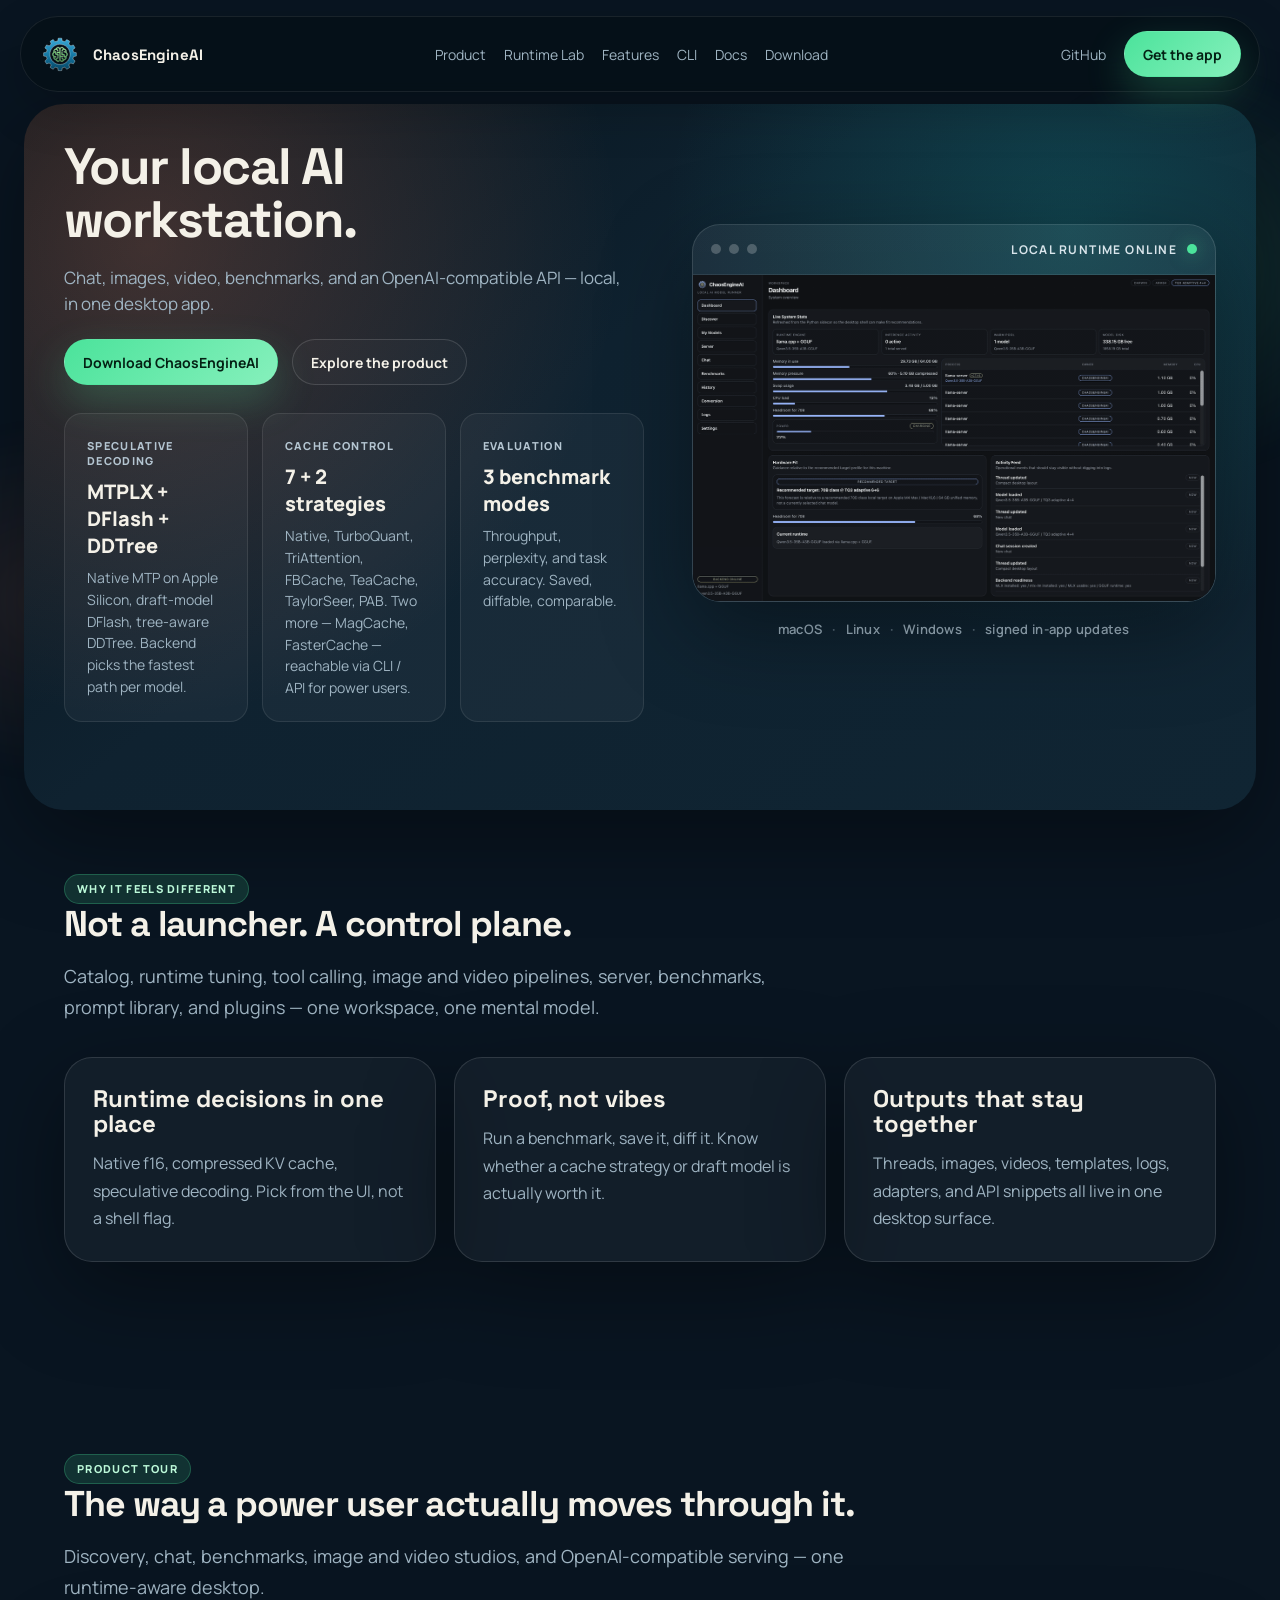
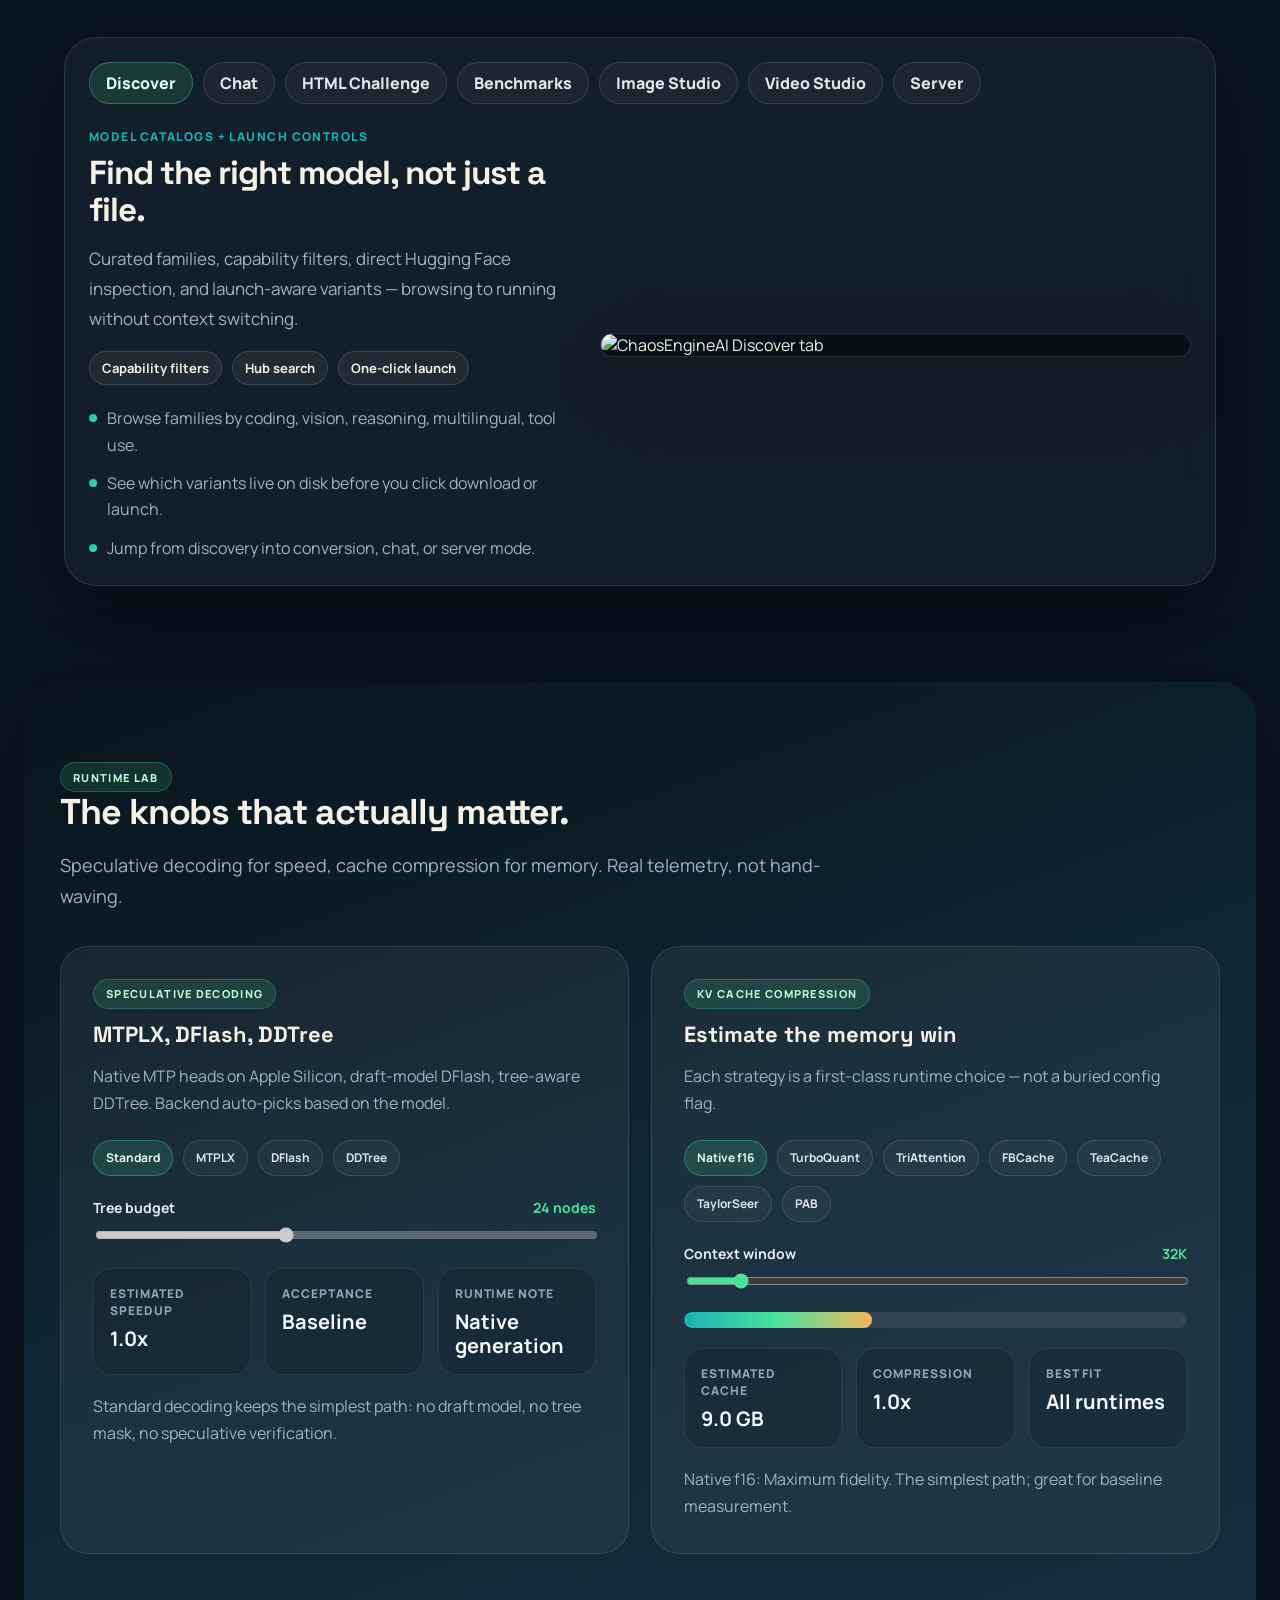
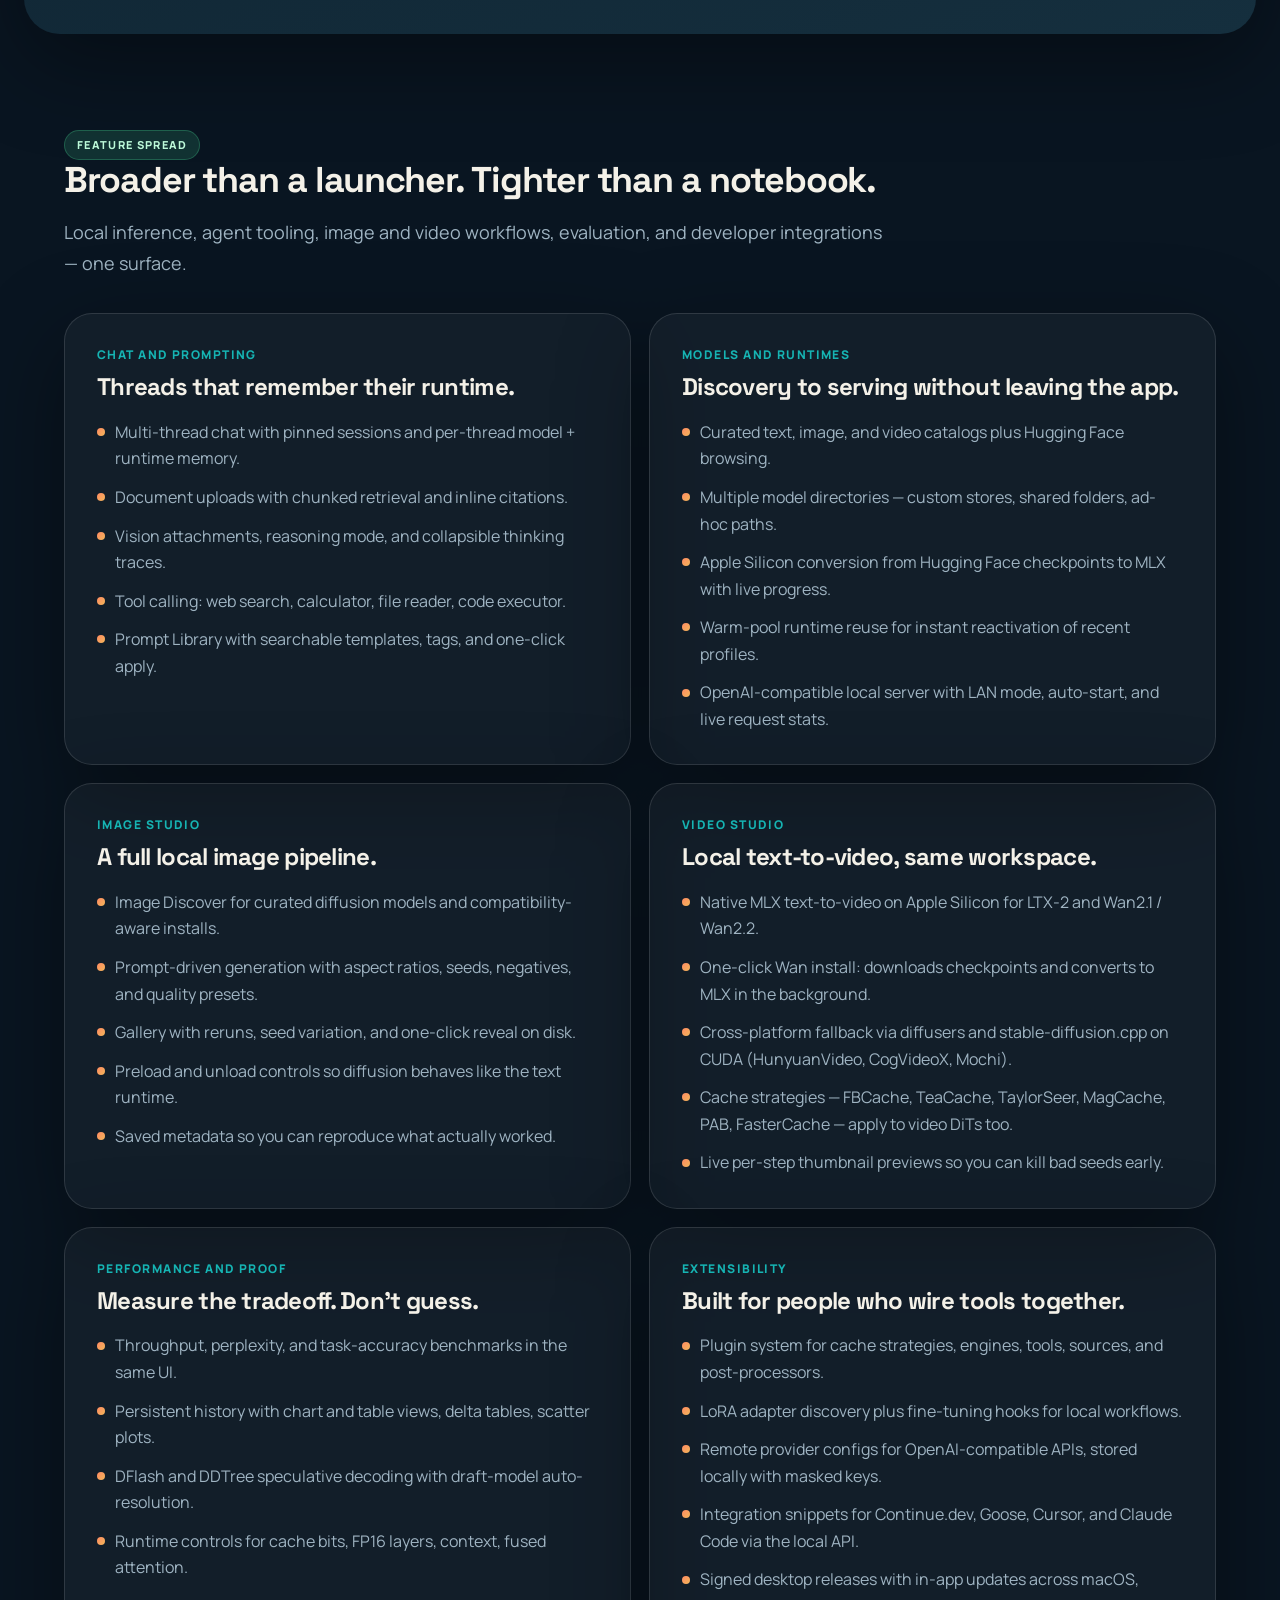
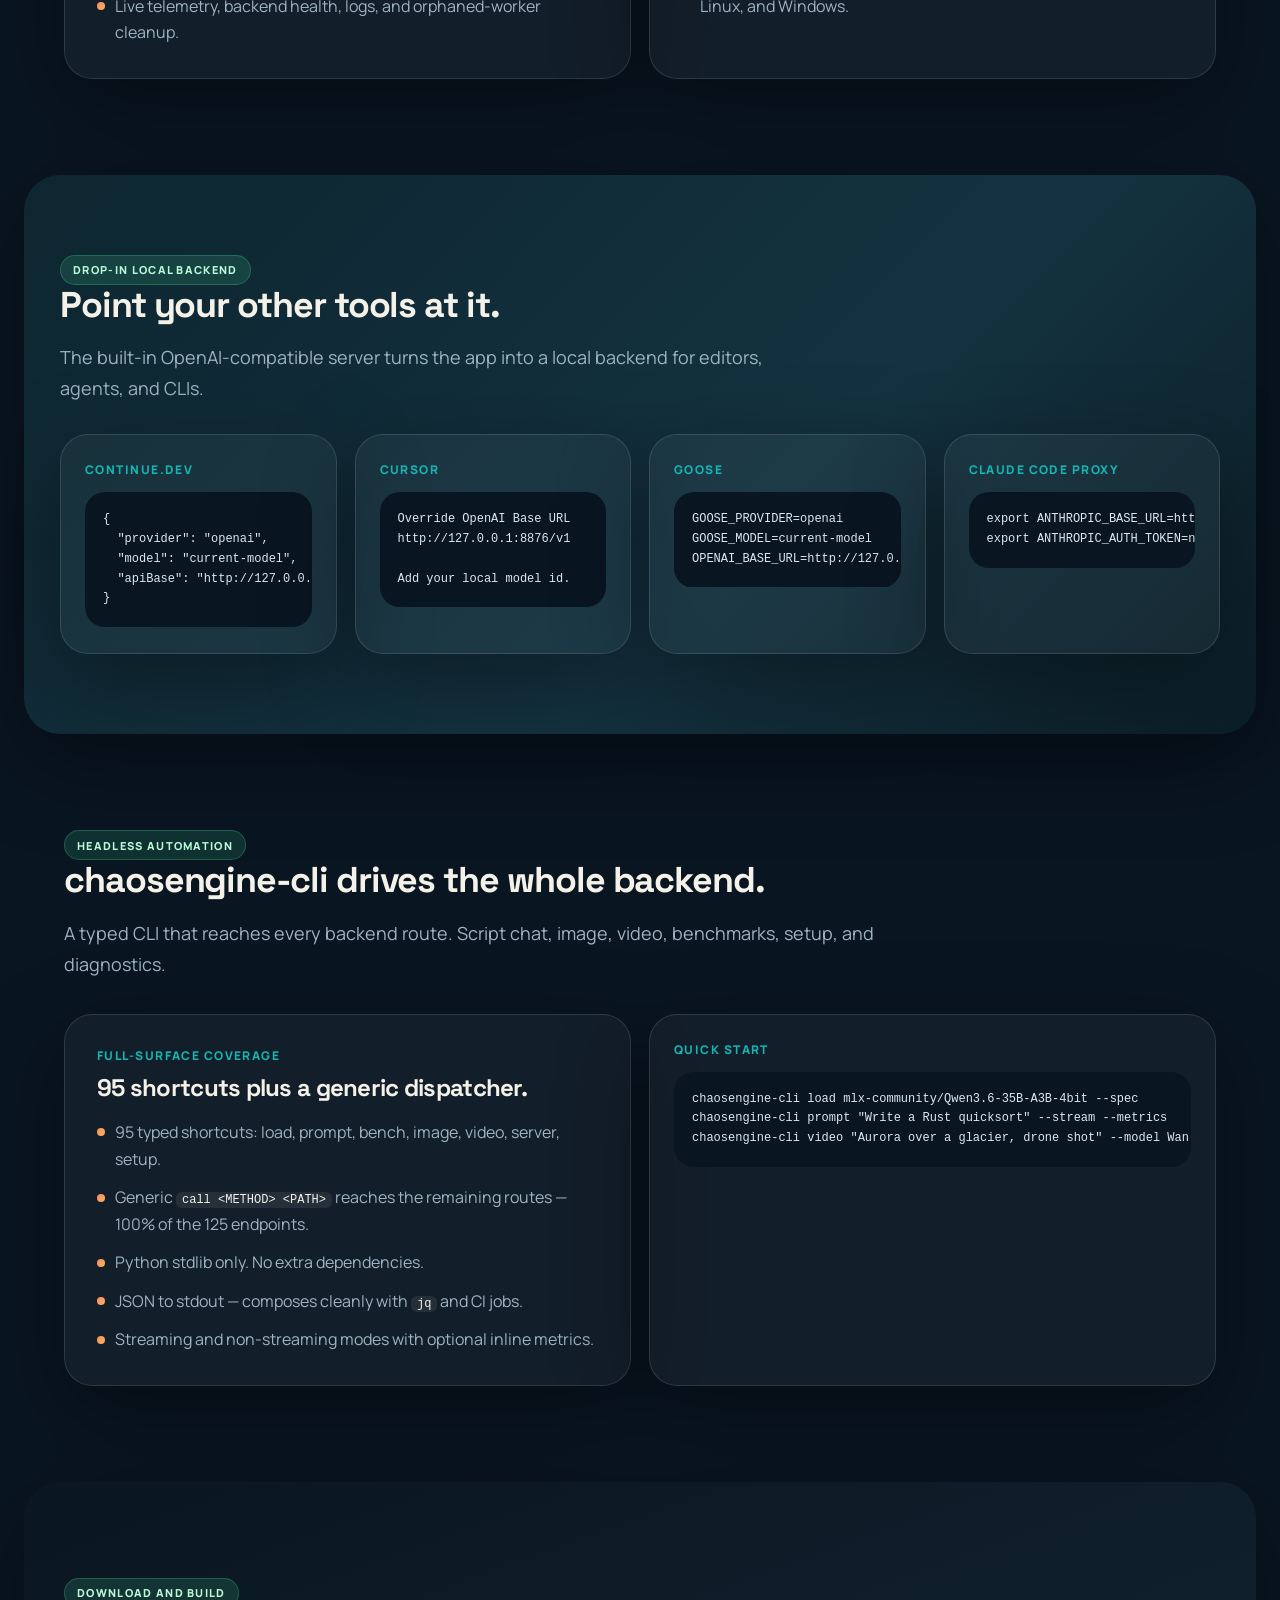
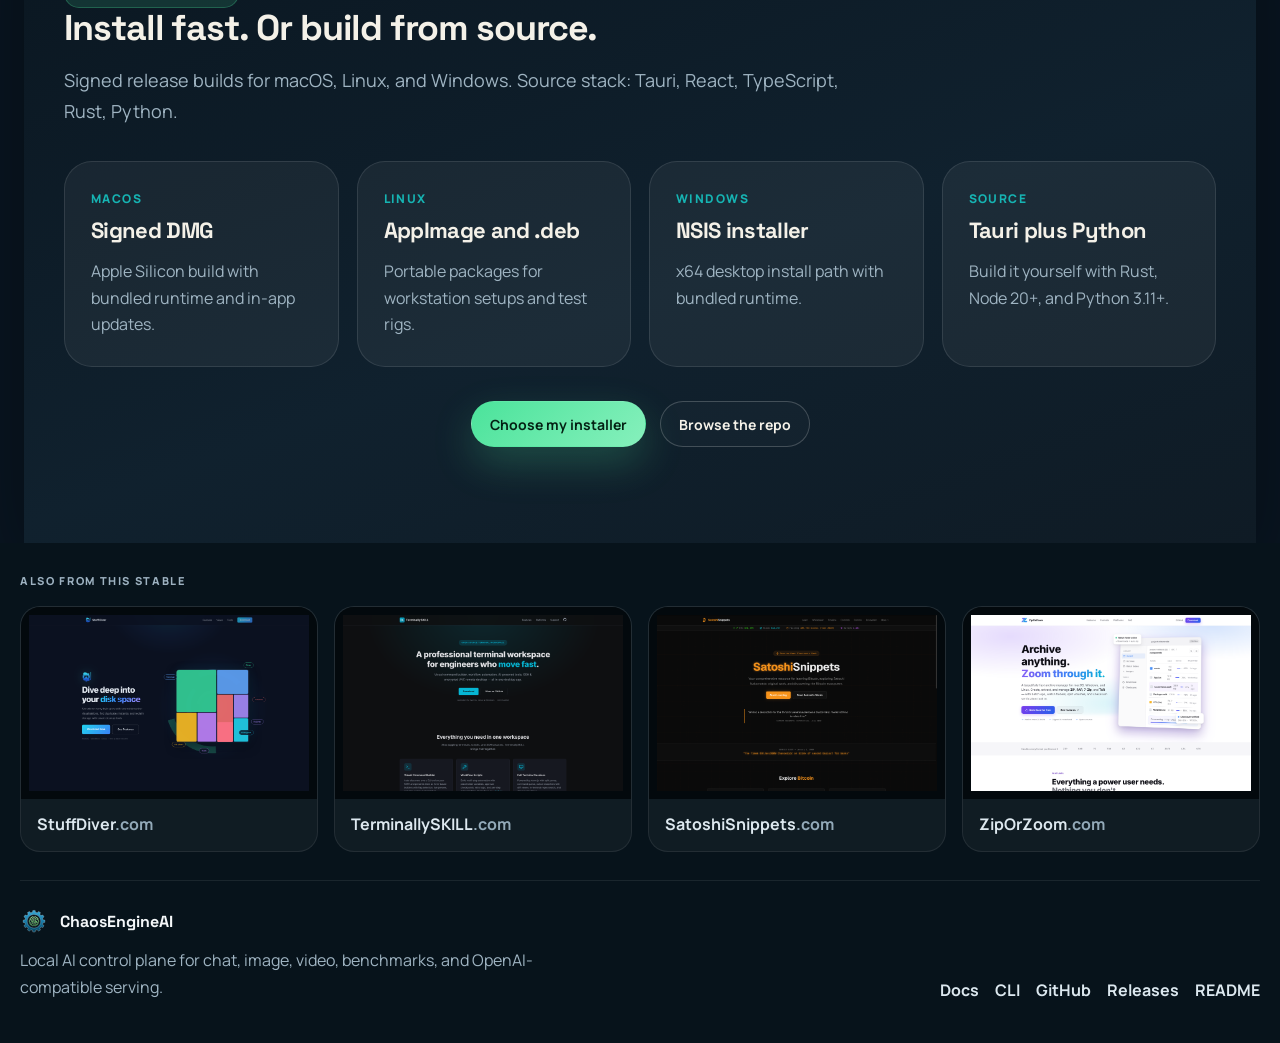
==== commit f7555c61: "site: replace ClawManager.AI with ZipOrZoom.com in the other-sites row" ====
--- a/index.html
+++ b/index.html
@@ -3,21 +3,21 @@
 <head>
 <meta charset="utf-8" />
 <meta name="viewport" content="width=device-width,initial-scale=1" />
-<title>ChaosEngineAI | Local AI control plane for chat, voice, images, video, and serving</title>
+<title>ChaosEngineAI | Local AI control plane for chat, images, video, and serving</title>
 <meta
   name="description"
-  content="ChaosEngineAI is a local-first desktop app for open-weight models. Talk to your models by voice, transcribe audio with speaker labels, chat, generate images and video (LTX with sound on Apple Silicon), benchmark, and expose an OpenAI-compatible API from one workspace. Nothing is uploaded. Speculative decoding via MTPLX, DFlash, and DDTree, plus a headless chaosengine-cli."
+  content="ChaosEngineAI is a local-first desktop control plane for models. Discover, launch, compare, benchmark, serve, generate images and video, and expose an OpenAI-compatible API from one workspace. Speculative decoding via MTPLX (native MTP on Apple Silicon), DFlash, and DDTree, plus a full chaosengine-cli for headless automation."
 />
 <meta
   name="keywords"
-  content="local AI, voice chat, speech to text, text to speech, transcription, speaker labels, MLX, llama.cpp, vLLM, MTPLX, MTP speculative decoding, DFlash, DDTree, speculative decoding, KV cache, image generation, video generation, LTX video, chaosengine-cli, OpenAI-compatible server"
+  content="local AI, MLX, llama.cpp, vLLM, MTPLX, MTP speculative decoding, DFlash, DDTree, speculative decoding, KV cache, image generation, video generation, chaosengine-cli, OpenAI-compatible server"
 />
 <link rel="icon" type="image/png" href="assets/logo-mark.png?v=2" />
 <meta property="og:type" content="website" />
 <meta property="og:title" content="ChaosEngineAI | Local AI control plane" />
 <meta
   property="og:description"
-  content="Voice calls, chat, image and video generation, benchmarks, prompts, plugins, and OpenAI-compatible serving from one local desktop workspace. Nothing is uploaded. DFlash and DDTree speculative decoding plus a headless CLI."
+  content="Chat, image generation, video generation, benchmarks, prompts, plugins, and OpenAI-compatible serving from one local desktop workspace. DFlash and DDTree speculative decoding plus a headless CLI."
 />
 <meta property="og:url" content="https://chaosengineai.com/" />
 <meta property="og:image" content="https://chaosengineai.com/assets/og-image.png" />
@@ -27,7 +27,7 @@
 <meta name="twitter:title" content="ChaosEngineAI | Local AI control plane" />
 <meta
   name="twitter:description"
-  content="Local AI workstation for voice, chat, benchmarks, image and video generation, plugins, OpenAI-compatible serving, and a headless chaosengine-cli."
+  content="Local AI workstation for chat, benchmarks, image and video generation, plugins, OpenAI-compatible serving, and a headless chaosengine-cli."
 />
 <meta name="twitter:image" content="https://chaosengineai.com/assets/og-image.png" />
 <link rel="preconnect" href="https://fonts.googleapis.com" />
@@ -36,7 +36,7 @@
   href="https://fonts.googleapis.com/css2?family=Manrope:wght@400;500;600;700;800&amp;family=Space+Grotesk:wght@400;500;700&amp;display=swap"
   rel="stylesheet"
 />
-<link rel="stylesheet" href="styles.css?v=19" />
+<link rel="stylesheet" href="styles.css?v=18" />
 <script defer src="https://cloud.umami.is/script.js" data-website-id="cc576ff6-5db0-40a6-91dc-a39ac3b7d1ac" data-domains="chaosengineai.com,www.chaosengineai.com"></script>
 </head>
 <body>
@@ -68,7 +68,7 @@
       <div class="hero-copy" data-reveal>
         <h1>Your local AI workstation.</h1>
         <p class="hero-lede">
-          Voice, chat, images, video, benchmarks, and an OpenAI-compatible API — local, in one desktop app.
+          Chat, images, video, benchmarks, and an OpenAI-compatible API — local, in one desktop app.
         </p>
         <div class="hero-actions">
           <a class="button button-primary" href="#download" data-download>Download ChaosEngineAI</a>
@@ -76,19 +76,19 @@
         </div>
         <div class="hero-proof-grid">
           <div class="proof-card">
-            <span class="proof-label">New in v0.9.9</span>
-            <strong class="proof-value">Voice, all local</strong>
-            <p>Call your model and talk over it, dictate, hear replies, and transcribe files with speaker labels. Nothing is uploaded.</p>
-          </div>
-          <div class="proof-card">
             <span class="proof-label">Speculative decoding</span>
             <strong class="proof-value">MTPLX + DFlash + DDTree</strong>
-            <p>Native MTP on Apple Silicon, draft-model DFlash, tree-aware DDTree. The backend routes each model to a path it supports.</p>
+            <p>Native MTP on Apple Silicon, draft-model DFlash, tree-aware DDTree. Backend picks the fastest path per model.</p>
           </div>
           <div class="proof-card">
             <span class="proof-label">Cache control</span>
             <strong class="proof-value">7 + 2 strategies</strong>
-            <p>Native, TurboQuant (memory saver), TriAttention (Linux + CUDA), plus FBCache, TeaCache, TaylorSeer and PAB for diffusion. MagCache and FasterCache via CLI / API.</p>
+            <p>Native, TurboQuant, TriAttention, FBCache, TeaCache, TaylorSeer, PAB. Two more — MagCache, FasterCache — reachable via CLI / API for power users.</p>
+          </div>
+          <div class="proof-card">
+            <span class="proof-label">Evaluation</span>
+            <strong class="proof-value">3 benchmark modes</strong>
+            <p>Throughput, perplexity, and task accuracy. Saved, diffable, comparable.</p>
           </div>
         </div>
       </div>
@@ -106,7 +106,7 @@
           </div>
           <div class="console-main">
             <div class="console-visual">
-              <img src="https://raw.githubusercontent.com/cryptopoly/ChaosEngineAI/main/Screenshots/v0.9.9/dashboard.png" alt="ChaosEngineAI dashboard" />
+              <img src="assets/tour.gif" alt="ChaosEngineAI product walkthrough" />
             </div>
           </div>
         </div>
@@ -127,7 +127,7 @@
         <span class="eyebrow-pill eyebrow-pill-dark">Why it feels different</span>
         <h2>Not a launcher. A control plane.</h2>
         <p>
-          Models, runtime tuning, voice, tool calling, image and video pipelines, server, benchmarks, prompt library,
+          Catalog, runtime tuning, tool calling, image and video pipelines, server, benchmarks, prompt library,
           and plugins — one workspace, one mental model.
         </p>
       </div>
@@ -147,7 +147,7 @@
         <article class="narrative-card" data-reveal>
           <h3>Outputs that stay together</h3>
           <p>
-            Threads, images, videos, recordings, transcripts, templates, logs, adapters, and API snippets all live in one desktop surface.
+            Threads, images, videos, templates, logs, adapters, and API snippets all live in one desktop surface.
           </p>
         </article>
       </div>
@@ -158,15 +158,14 @@
         <span class="eyebrow-pill eyebrow-pill-dark">Product tour</span>
         <h2>The way a power user actually moves through it.</h2>
         <p>
-          Voice, chat, models, benchmarks, image and video studios, and OpenAI-compatible serving — one runtime-aware desktop.
+          Discovery, chat, benchmarks, image and video studios, and OpenAI-compatible serving — one runtime-aware desktop.
         </p>
       </div>
 
       <div class="surface-shell" data-reveal>
         <div class="surface-tabs" role="tablist" aria-label="Product surfaces">
-          <button class="surface-tab surface-tab-active" type="button" data-surface-button="voice">Voice</button>
+          <button class="surface-tab surface-tab-active" type="button" data-surface-button="discover">Discover</button>
           <button class="surface-tab" type="button" data-surface-button="chat">Chat</button>
-          <button class="surface-tab" type="button" data-surface-button="models">Models</button>
           <button class="surface-tab" type="button" data-surface-button="html-challenge">HTML Challenge</button>
           <button class="surface-tab" type="button" data-surface-button="benchmarks">Benchmarks</button>
           <button class="surface-tab" type="button" data-surface-button="image-studio">Image Studio</button>
@@ -176,11 +175,11 @@
 
         <div class="surface-panel">
           <div class="surface-copy">
-            <span class="surface-kicker" id="surface-kicker">Voice calls, dictation, read-aloud, Voice Studio</span>
-            <h3 id="surface-title">Talk to your models. Nothing is uploaded.</h3>
+            <span class="surface-kicker" id="surface-kicker">Model catalogs + launch controls</span>
+            <h3 id="surface-title">Find the right model, not just a file.</h3>
             <p id="surface-body">
-              Press Call in Chat and talk: the app hears when you stop, the model answers out loud, and you can talk over
-              it to interrupt. Transcribe recordings with speaker labels, then edit, export, or send them to a chat.
+              Curated families, capability filters, direct Hugging Face inspection, and launch-ready variants help you
+              move from browsing to running without context switching.
             </p>
             <div class="surface-metrics" id="surface-metrics"></div>
             <ul class="surface-points" id="surface-points"></ul>
@@ -189,8 +188,8 @@
             <div class="surface-frame">
               <img
                 id="surface-image"
-                src="https://raw.githubusercontent.com/cryptopoly/ChaosEngineAI/main/Screenshots/v0.9.9/voice-studio.png"
-                alt="ChaosEngineAI Voice Studio"
+                src="https://raw.githubusercontent.com/cryptopoly/ChaosEngineAI/main/Screenshots/2.%20Discover_v2.png"
+                alt="ChaosEngineAI Discover tab"
               />
             </div>
           </div>
@@ -229,7 +228,7 @@
           <input id="spec-budget" class="range-input" type="range" min="0" max="64" step="4" value="24" />
           <div class="lab-stat-grid">
             <div class="lab-stat">
-              <span>Speedup</span>
+              <span>Estimated speedup</span>
               <strong id="spec-speed">1.0x</strong>
             </div>
             <div class="lab-stat">
@@ -301,23 +300,11 @@
         <span class="eyebrow-pill eyebrow-pill-dark">Feature spread</span>
         <h2>Broader than a launcher. Tighter than a notebook.</h2>
         <p>
-          Local inference, voice, agent tooling, image and video workflows, evaluation, and developer integrations — one surface.
+          Local inference, agent tooling, image and video workflows, evaluation, and developer integrations — one surface.
         </p>
       </div>
 
       <div class="cluster-grid">
-        <article class="cluster-card" data-reveal>
-          <span class="cluster-kicker">Voice</span>
-          <h3>Talk to your models. Nothing is uploaded.</h3>
-          <ul>
-            <li>Voice calls in Chat: press Call, talk, and interrupt the model mid-answer. Every turn is saved in the thread.</li>
-            <li>Dictation from the composer, and a speaker button on every reply (or have replies read automatically).</li>
-            <li>Voice Studio: transcribe files or recordings in a queue with speaker labels, translate to English, edit, and export TXT, Markdown, SRT, VTT or JSON.</li>
-            <li>Speak turns long text into speech, saved as WAV or MP3. Voice Library keeps every recording, transcript and clip.</li>
-            <li>Install the voice pack once (about 2 GB). Apple Silicon: Parakeet, Nemotron 3.5 or Whisper, plus Kokoro. Windows and Linux: Whisper and Kokoro, newer and less tested.</li>
-          </ul>
-        </article>
-
         <article class="cluster-card" data-reveal>
           <span class="cluster-kicker">Chat and prompting</span>
           <h3>Threads that remember their runtime.</h3>
@@ -332,25 +319,13 @@
 
         <article class="cluster-card" data-reveal>
           <span class="cluster-kicker">Models and runtimes</span>
-          <h3>From browsing to serving without leaving the app.</h3>
+          <h3>Discovery to serving without leaving the app.</h3>
           <ul>
-            <li>One Models page each for Chat, Images and Video, with curated catalogs, Hugging Face browsing, and filters for Installed, Available, Downloading or Needs attention.</li>
-            <li>Best fit for your hardware: every row says Fits, Tight, Won't fit, or Not for this machine, marks estimates as estimates, and each family points at the newest model that fits.</li>
-            <li>Multiple model directories, and Apple Silicon conversion from Hugging Face checkpoints to MLX with live progress.</li>
+            <li>Curated text, image, and video catalogs plus Hugging Face browsing.</li>
+            <li>Multiple model directories — custom stores, shared folders, ad-hoc paths.</li>
+            <li>Apple Silicon conversion from Hugging Face checkpoints to MLX with live progress.</li>
             <li>Warm-pool runtime reuse for instant reactivation of recent profiles.</li>
             <li>OpenAI-compatible local server with LAN mode, auto-start, and live request stats.</li>
-          </ul>
-        </article>
-
-        <article class="cluster-card" data-reveal>
-          <span class="cluster-kicker">Added in v0.9.9</span>
-          <h3>New models, ready to run.</h3>
-          <ul>
-            <li>Nemotron 3.5 Bolt (NVIDIA): a 4B-effective assistant model for voice and device assistants. The official 6 GB build runs on macOS, Windows and Linux; with its DFlash drafter an M4 Max goes from about 62 to about 160 tokens per second.</li>
-            <li>Granite Switch 4.1 (IBM, Apache 2.0): the 8B and 30B Granite models in one checkpoint with built-in decision and safety adapters. The app runs the chat model.</li>
-            <li>LFM3-1.7B (Liquid AI): 256K context, 16 languages, tool calling. About 250 tokens per second on an M4 Max with the official MLX 4-bit build (about 1 GB), plus an official GGUF for every platform.</li>
-            <li>Nemotron 3.5 speech recognition (Apple Silicon): 40 languages with automatic language detection. A 5-second clip takes about 0.14 seconds on an M4 Max once the model is loaded.</li>
-            <li>Iris-3B Turbo on Apple Silicon (Apache 2.0): four steps, a 1024 by 1024 image in about 18 seconds on an M4 Max, using 7.5 GB of memory.</li>
           </ul>
         </article>
 
@@ -358,11 +333,11 @@
           <span class="cluster-kicker">Image Studio</span>
           <h3>A full local image pipeline.</h3>
           <ul>
-            <li>Images Models page for curated diffusion models, with fit badges and compatibility-aware installs.</li>
-            <li>"Recommended for this machine": steps, size and other settings with a reason and a Measured or Estimated tag, applied in one click. On an M4 Max, FLUX 3 Klein at 8 steps takes 40 seconds instead of 70 with no visible difference.</li>
-            <li>Bigger images: each model has its own size limit (FLUX.2 and Qwen-Image-2.1 up to 4096) and the memory check counts pixels. On a 64 GB Mac, FLUX 3 Klein made a 3072 by 3072 image in under two minutes; 4096 by 4096 was refused with a size that fits.</li>
-            <li>Aspect ratios, seeds, negatives, and quality presets; a gallery with reruns, seed variation, reveal on disk, and saved metadata so you can reproduce what worked.</li>
-            <li>Preload and unload controls so diffusion behaves like the text runtime. Controls an engine ignores are hidden.</li>
+            <li>Image Discover for curated diffusion models and compatibility-aware installs.</li>
+            <li>Prompt-driven generation with aspect ratios, seeds, negatives, and quality presets.</li>
+            <li>Gallery with reruns, seed variation, and one-click reveal on disk.</li>
+            <li>Preload and unload controls so diffusion behaves like the text runtime.</li>
+            <li>Saved metadata so you can reproduce what actually worked.</li>
           </ul>
         </article>
 
@@ -370,12 +345,11 @@
           <span class="cluster-kicker">Video Studio</span>
           <h3>Local text-to-video, same workspace.</h3>
           <ul>
-            <li>LTX-2.3 and LTX-2.5 on Apple Silicon run on their own MLX engine and write sound with the picture. Clips with sound show a Sound badge in the gallery and play with sound.</li>
-            <li>Measured on an M4 Max: a 4-second 768 by 512 clip takes about 2.5 minutes with LTX-2.3 and 128 seconds with LTX-2.5, which is now the default LTX model.</li>
-            <li>LTX-2.5 is a gated Hugging Face repo: accept its licence on the model page and give your token read access to public gated repos.</li>
-            <li>Wan 2.1 and Wan 2.2 A14B: one-click install downloads the checkpoint and converts it to MLX in the background.</li>
+            <li>Native MLX text-to-video on Apple Silicon for LTX-2 and Wan2.1 / Wan2.2.</li>
+            <li>One-click Wan install: downloads checkpoints and converts to MLX in the background.</li>
             <li>Cross-platform fallback via diffusers and stable-diffusion.cpp on CUDA (HunyuanVideo, CogVideoX, Mochi).</li>
-            <li>"Recommended for this machine" settings, cache strategies (FBCache, TeaCache, TaylorSeer, MagCache, PAB, FasterCache), and live per-step thumbnails on diffusers models so you can kill bad seeds early.</li>
+            <li>Cache strategies — FBCache, TeaCache, TaylorSeer, MagCache, PAB, FasterCache — apply to video DiTs too.</li>
+            <li>Live per-step thumbnail previews so you can kill bad seeds early.</li>
           </ul>
         </article>
 
@@ -385,7 +359,7 @@
           <ul>
             <li>Throughput, perplexity, and task-accuracy benchmarks in the same UI.</li>
             <li>Persistent history with chart and table views, delta tables, scatter plots.</li>
-            <li>DFlash and DDTree speculative decoding on Apple Silicon with draft-model auto-resolution. On a 30B-class 4-bit model, code and reasoning replies run 1.4 to 1.7 times faster; creative writing can run slower, so leave it off for stories.</li>
+            <li>DFlash and DDTree speculative decoding with draft-model auto-resolution.</li>
             <li>Runtime controls for cache bits, FP16 layers, context, fused attention.</li>
             <li>Live telemetry, backend health, logs, and orphaned-worker cleanup.</li>
           </ul>
@@ -399,7 +373,7 @@
             <li>LoRA adapter discovery plus fine-tuning hooks for local workflows.</li>
             <li>Remote provider configs for OpenAI-compatible APIs, stored locally with masked keys.</li>
             <li>Integration snippets for Continue.dev, Goose, Cursor, and Claude Code via the local API.</li>
-            <li>In-app updates across macOS, Linux, and Windows, delivered as cryptographically signed packages.</li>
+            <li>Signed desktop releases with in-app updates across macOS, Linux, and Windows.</li>
           </ul>
         </article>
       </div>
@@ -456,10 +430,10 @@
       <div class="cluster-grid">
         <article class="cluster-card" data-reveal>
           <span class="cluster-kicker">Full-surface coverage</span>
-          <h3>Typed shortcuts plus a generic dispatcher.</h3>
+          <h3>95 shortcuts plus a generic dispatcher.</h3>
           <ul>
-            <li>Typed shortcuts for load, prompt, bench, image, video, server, setup, and diagnostics.</li>
-            <li>Generic <code>call &lt;METHOD&gt; &lt;PATH&gt;</code> reaches every other backend route.</li>
+            <li>95 typed shortcuts: load, prompt, bench, image, video, server, setup.</li>
+            <li>Generic <code>call &lt;METHOD&gt; &lt;PATH&gt;</code> reaches the remaining routes — 100% of the 125 endpoints.</li>
             <li>Python stdlib only. No extra dependencies.</li>
             <li>JSON to stdout — composes cleanly with <code>jq</code> and CI jobs.</li>
             <li>Streaming and non-streaming modes with optional inline metrics.</li>
@@ -470,7 +444,7 @@
           <span class="integration-label">Quick start</span>
           <pre>chaosengine-cli load mlx-community/Qwen3.6-35B-A3B-4bit --spec
 chaosengine-cli prompt "Write a Rust quicksort" --stream --metrics
-chaosengine-cli video-generate "Aurora over a glacier, drone shot" --model Wan-AI/Wan2.1-T2V-1.3B</pre>
+chaosengine-cli video "Aurora over a glacier, drone shot" --model Wan-AI/Wan2.1-T2V-1.3B</pre>
         </article>
       </div>
     </section>
@@ -480,7 +454,7 @@
         <span class="eyebrow-pill">Download and build</span>
         <h2>Install fast. Or build from source.</h2>
         <p>
-          Release builds for macOS, Linux, and Windows with signed in-app updates. Source stack: Tauri, React, TypeScript, Rust, Python.
+          Signed release builds for macOS, Linux, and Windows. Source stack: Tauri, React, TypeScript, Rust, Python.
         </p>
       </div>
 
@@ -498,7 +472,7 @@
         <a class="download-card" href="https://github.com/cryptopoly/ChaosEngineAI/releases/latest">
           <span class="download-kicker">Windows</span>
           <h3>NSIS installer</h3>
-          <p>x64 desktop install path with bundled runtime. Not code-signed yet, so SmartScreen warns on first run.</p>
+          <p>x64 desktop install path with bundled runtime.</p>
         </a>
         <a class="download-card" href="https://github.com/cryptopoly/ChaosEngineAI#readme">
           <span class="download-kicker">Source</span>
@@ -532,9 +506,9 @@
           <div class="sister-thumb"><img src="othersites/SatoshiSnippets.png" alt="" loading="lazy" /></div>
           <div class="sister-name">SatoshiSnippets<span>.com</span></div>
         </a>
-        <a href="https://clawmanager.ai" target="_blank" rel="noopener">
-          <div class="sister-thumb"><img src="othersites/ClawManager.png" alt="" loading="lazy" /></div>
-          <div class="sister-name">ClawManager<span>.AI</span></div>
+        <a href="https://ziporzoom.com" target="_blank" rel="noopener">
+          <div class="sister-thumb"><img src="othersites/ZipOrZoom.png" alt="" loading="lazy" /></div>
+          <div class="sister-name">ZipOrZoom<span>.com</span></div>
         </a>
       </div>
     </div>
@@ -545,7 +519,7 @@
           <img src="assets/logo-mark.svg?v=2" alt="" />
           <strong>ChaosEngineAI</strong>
         </div>
-        <p>Local AI control plane for voice, chat, image, video, benchmarks, and OpenAI-compatible serving.</p>
+        <p>Local AI control plane for chat, image, video, benchmarks, and OpenAI-compatible serving.</p>
       </div>
       <div class="footer-links">
         <a href="/docs/">Docs</a>
@@ -561,46 +535,32 @@
 <script id="surface-data" type="application/json">
 [
   {
-    "id": "voice",
-    "kicker": "Voice calls, dictation, read-aloud, Voice Studio",
-    "title": "Talk to your models. Nothing is uploaded.",
-    "body": "Press Call in Chat and talk: the app hears when you stop, the model answers out loud, and you can talk over it to interrupt. Transcribe recordings with speaker labels, then edit, export, or send them to a chat.",
-    "metrics": ["Voice calls", "Speaker labels", "Runs locally"],
+    "id": "discover",
+    "kicker": "Model catalogs + launch controls",
+    "title": "Find the right model, not just a file.",
+    "body": "Curated families, capability filters, direct Hugging Face inspection, and launch-aware variants — browsing to running without context switching.",
+    "metrics": ["Capability filters", "Hub search", "One-click launch"],
     "points": [
-      "Dictate from the composer, and use the speaker button on any reply, or have replies read automatically.",
-      "Voice Studio queues files or recordings, labels speakers, translates to English, and exports TXT, Markdown, SRT, VTT or JSON.",
-      "Speak turns long text into speech with pauses and voice previews, saved as WAV or MP3. Voice Library keeps it all."
+      "Browse families by coding, vision, reasoning, multilingual, tool use.",
+      "See which variants live on disk before you click download or launch.",
+      "Jump from discovery into conversion, chat, or server mode."
     ],
-    "image": "https://raw.githubusercontent.com/cryptopoly/ChaosEngineAI/main/Screenshots/v0.9.9/voice-studio.png",
-    "alt": "ChaosEngineAI Voice Studio"
+    "image": "https://raw.githubusercontent.com/cryptopoly/ChaosEngineAI/main/Screenshots/2.%20Discover_v2.png",
+    "alt": "ChaosEngineAI Discover tab"
   },
   {
     "id": "chat",
-    "kicker": "Threads, voice calls, tools, citations, compare mode",
+    "kicker": "Threads, tools, citations, compare mode",
     "title": "A chat surface that remembers how it was run.",
-    "body": "Each thread carries its own model, cache strategy, context length, and spec-dec settings. Add docs, feed images to vision models, talk to the model by voice, or compare two runtimes side-by-side.",
+    "body": "Each thread carries its own model, cache strategy, context length, and spec-dec settings. Add docs, feed images to vision models, or compare two runtimes side-by-side.",
     "metrics": ["Pinned threads", "Tool traces", "Reasoning panel"],
     "points": [
       "Upload docs and get inline citations from chunked retrieval.",
       "Toggle tools — web search, calculator, code executor, file reader.",
       "Compare mode streams the same prompt through two runtime profiles."
     ],
-    "image": "https://raw.githubusercontent.com/cryptopoly/ChaosEngineAI/main/Screenshots/v0.9.9/chat.png",
+    "image": "https://raw.githubusercontent.com/cryptopoly/ChaosEngineAI/main/Screenshots/12.%20Chat_v2.png",
     "alt": "ChaosEngineAI Chat tab"
-  },
-  {
-    "id": "models",
-    "kicker": "One Models page per area",
-    "title": "Find the model that fits your machine.",
-    "body": "Chat, Images and Video each have a single Models page. Filter by Installed, Available, Downloading or Needs attention, and see whether each model fits your hardware before you download it.",
-    "metrics": ["Fit badges", "Hub search", "One-click launch"],
-    "points": [
-      "Every row says Fits, Tight, Won't fit, or Not for this machine, and marks estimates as estimates.",
-      "Each family points at its best fit: the newest model that fits comfortably.",
-      "A model your machine cannot run is hidden unless it is already on disk. Deleting image or video files asks first."
-    ],
-    "image": "https://raw.githubusercontent.com/cryptopoly/ChaosEngineAI/main/Screenshots/v0.9.9/chat-models.png",
-    "alt": "ChaosEngineAI Chat Models page"
   },
   {
     "id": "html-challenge",
@@ -632,30 +592,30 @@
   },
   {
     "id": "image-studio",
-    "kicker": "Local diffusion models, recommended settings, saved outputs",
-    "title": "Generate locally. Start from settings that suit your machine.",
-    "body": "Pick a model on the Images Models page, preload it, and generate. Image Studio shows recommended settings for your hardware, each with a reason and a Measured or Estimated tag, and applies them in one click.",
-    "metrics": ["Recommended settings", "Seed reuse", "Per-model size limits"],
+    "kicker": "Local diffusion models and saved outputs",
+    "title": "Generate locally. Iterate with the settings that worked.",
+    "body": "Discover models, preload them, generate with control over ratios and seeds, then reuse the winning setup from the gallery.",
+    "metrics": ["Seed reuse", "Model preload", "Saved metadata"],
     "points": [
-      "On an M4 Max, FLUX 3 Klein at 8 steps takes 40 seconds instead of 70 with no visible difference.",
-      "No fixed 2048 px cap: each model has its own limit (FLUX.2 and Qwen-Image-2.1 up to 4096) and the memory check counts pixels.",
-      "Iris-3B Turbo on Apple Silicon: a 1024 by 1024 image in about 18 seconds on an M4 Max, using 7.5 GB of memory."
+      "Prompt-based generation with aspect presets, negatives, and quality tiers.",
+      "Outputs stay attached to model + generation metadata for clean reruns.",
+      "Unload one pipeline and warm another without leaving the desktop."
     ],
-    "image": "https://raw.githubusercontent.com/cryptopoly/ChaosEngineAI/main/Screenshots/v0.9.9/image-studio.png",
+    "image": "https://raw.githubusercontent.com/cryptopoly/ChaosEngineAI/main/Screenshots/7.%20Image%20Studio.png",
     "alt": "ChaosEngineAI Image Studio tab"
   },
   {
     "id": "video-studio",
-    "kicker": "Text-to-video with sound, all local",
+    "kicker": "Text-to-video, all local",
     "title": "Text-to-video that runs on your machine.",
-    "body": "LTX-2.3 and LTX-2.5 run on their own MLX engine on Apple Silicon and write sound with the picture. Diffusers + stable-diffusion.cpp on CUDA cover HunyuanVideo, CogVideoX, and Mochi. Same workspace, same controls as Image Studio.",
-    "metrics": ["LTX with sound", "MLX on macOS", "CUDA on Linux + Windows"],
+    "body": "Native MLX on Apple Silicon for LTX-2 and Wan2.1 / Wan2.2. Diffusers + stable-diffusion.cpp on CUDA for HunyuanVideo, CogVideoX, and Mochi. Same workspace, same controls as Image Studio.",
+    "metrics": ["MLX on macOS", "CUDA on Linux + Windows", "Live thumbnails"],
     "points": [
-      "Measured on an M4 Max: a 4-second 768 by 512 clip takes about 2.5 minutes with LTX-2.3 and 128 seconds with LTX-2.5.",
-      "Clips with sound show a Sound badge in the gallery and play with sound. The sound follows your prompt.",
-      "Wan 2.1 and Wan 2.2 A14B install in one click and convert to MLX in the background."
+      "One-click Wan install: downloads checkpoints and converts to MLX in the background.",
+      "Cache strategies — FBCache, TeaCache, TaylorSeer, MagCache, PAB, FasterCache — apply to video DiTs.",
+      "Per-step thumbnail previews so you can kill bad seeds before they finish."
     ],
-    "image": "https://raw.githubusercontent.com/cryptopoly/ChaosEngineAI/main/Screenshots/v0.9.9/video-studio.png",
+    "image": "https://raw.githubusercontent.com/cryptopoly/ChaosEngineAI/main/Screenshots/Video%20Gallery%20v4.png",
     "alt": "ChaosEngineAI Video Studio tab"
   },
   {
@@ -680,7 +640,7 @@
     document.querySelector(".sister-sites")?.setAttribute("data-show", "false");
   }
 </script>
-<script defer src="site.js?v=3"></script>
-<script defer src="download.js?v=3"></script>
+<script defer src="site.js?v=2"></script>
+<script defer src="download.js?v=2"></script>
 </body>
 </html>
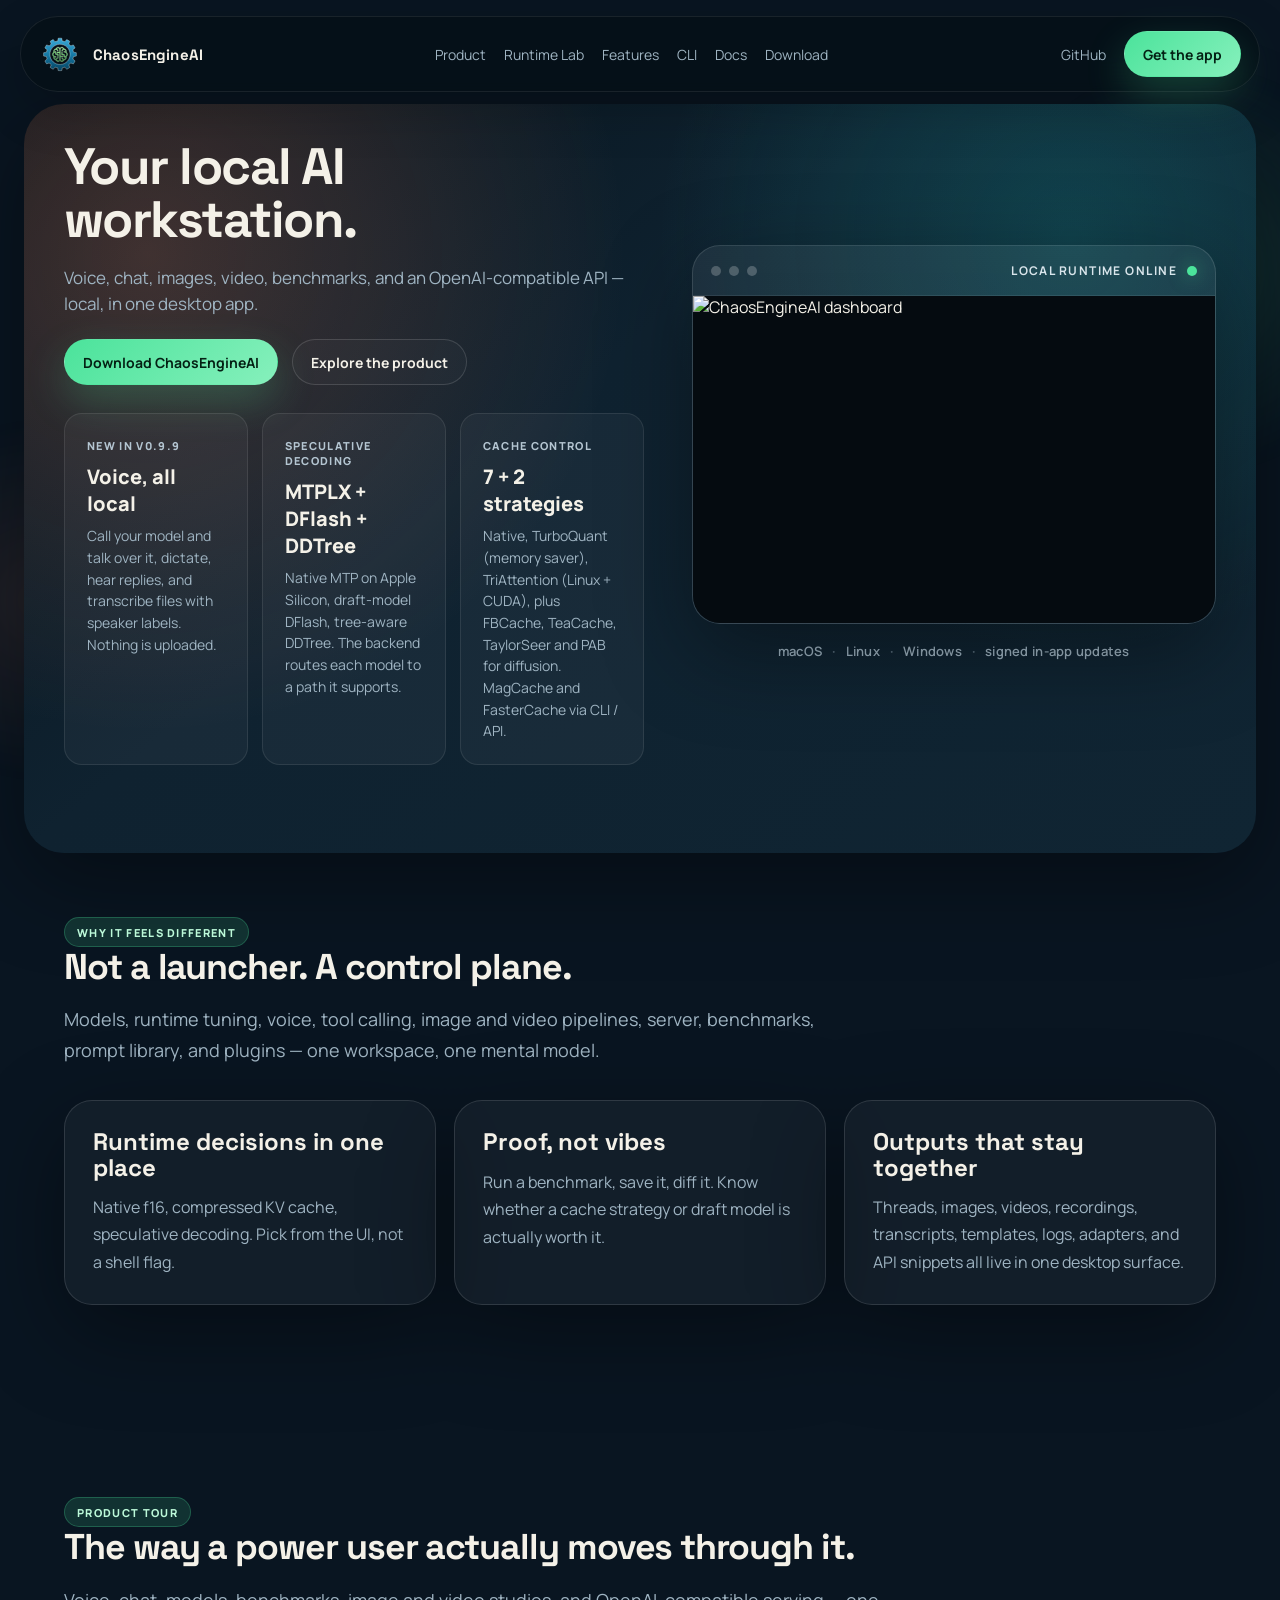
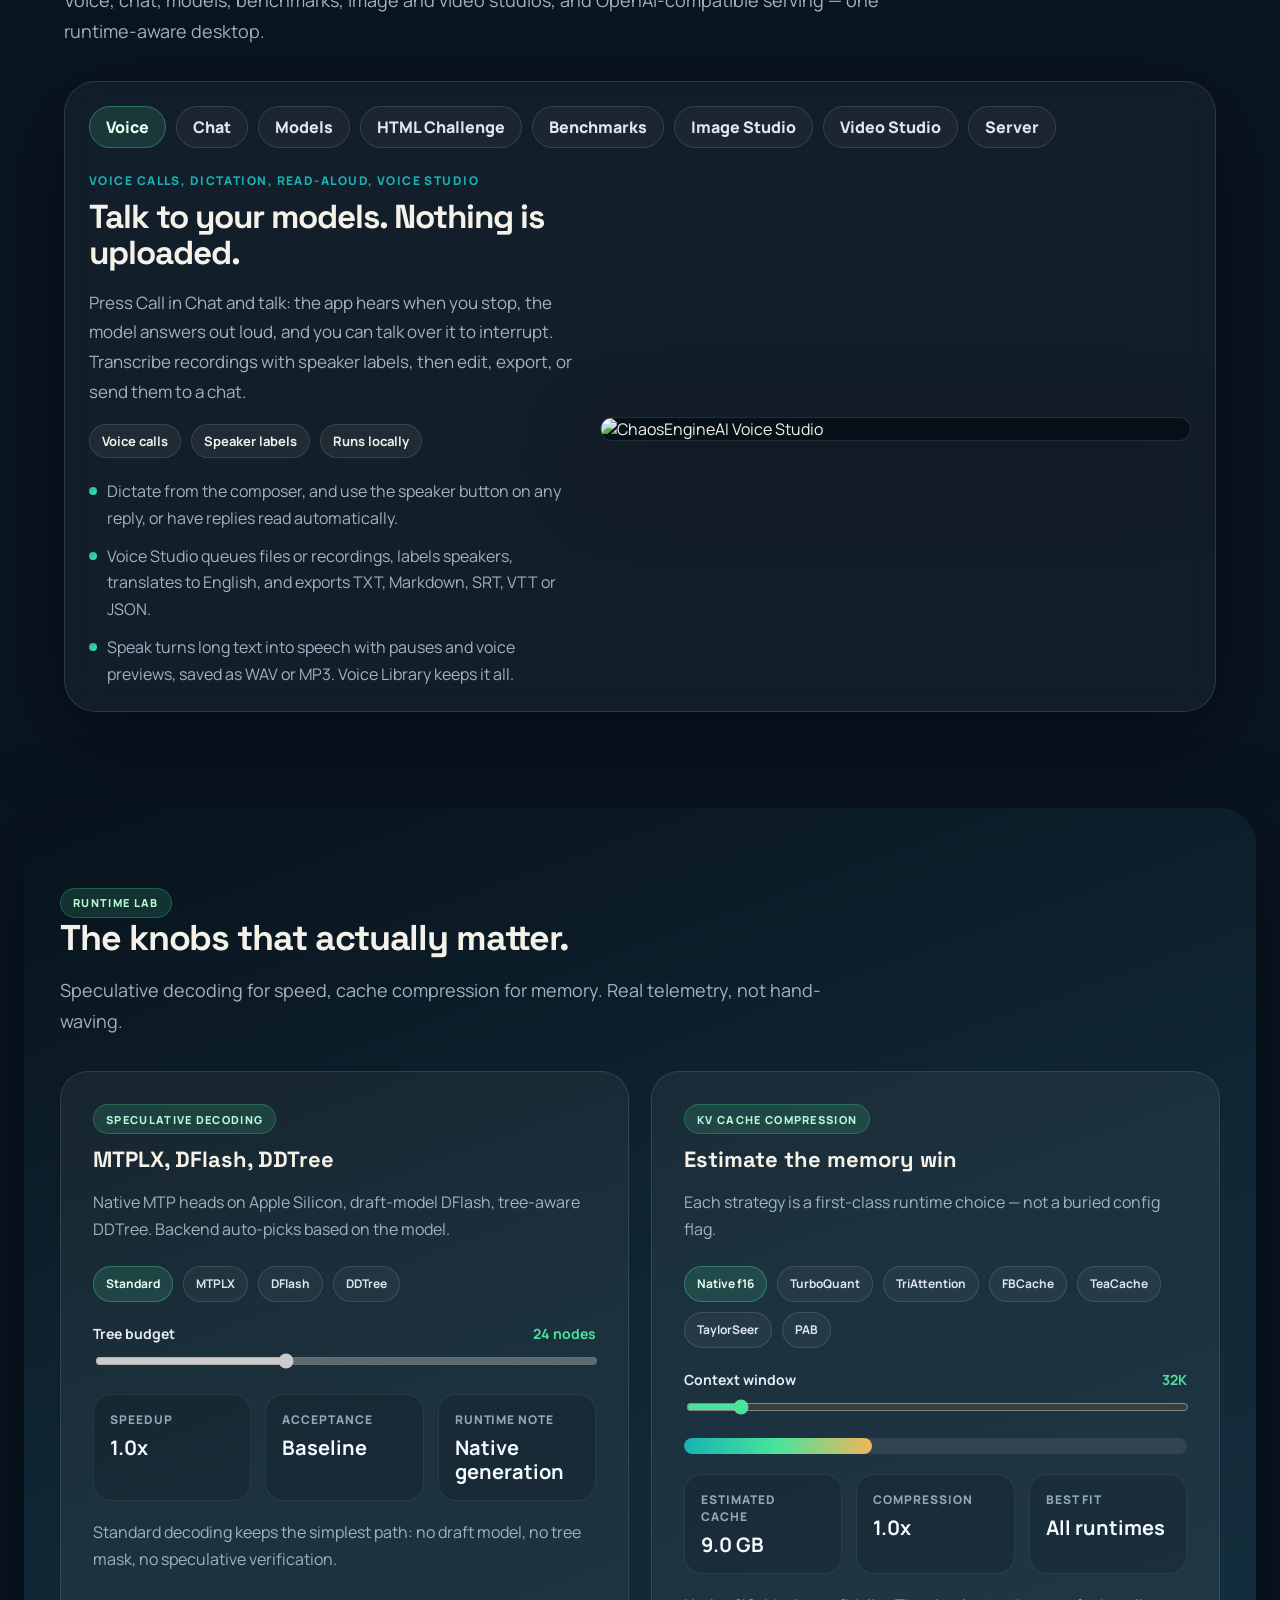
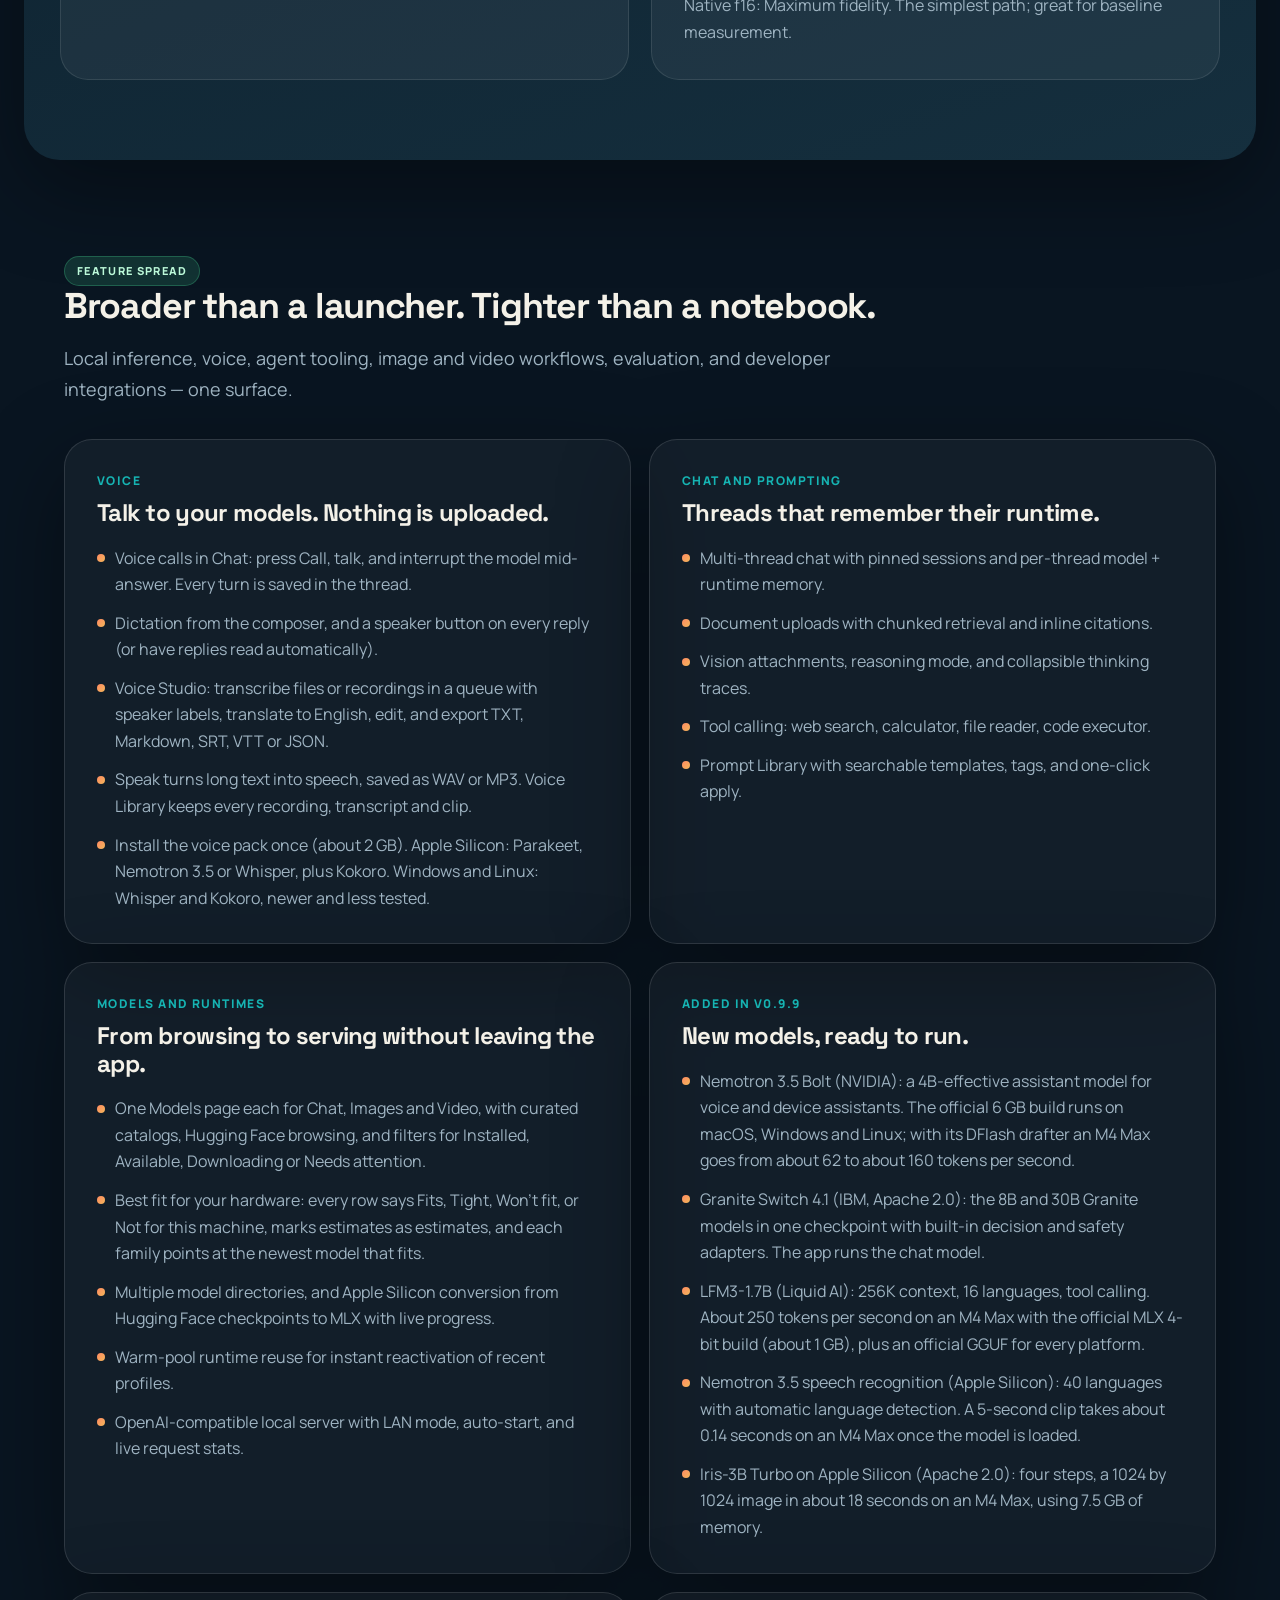
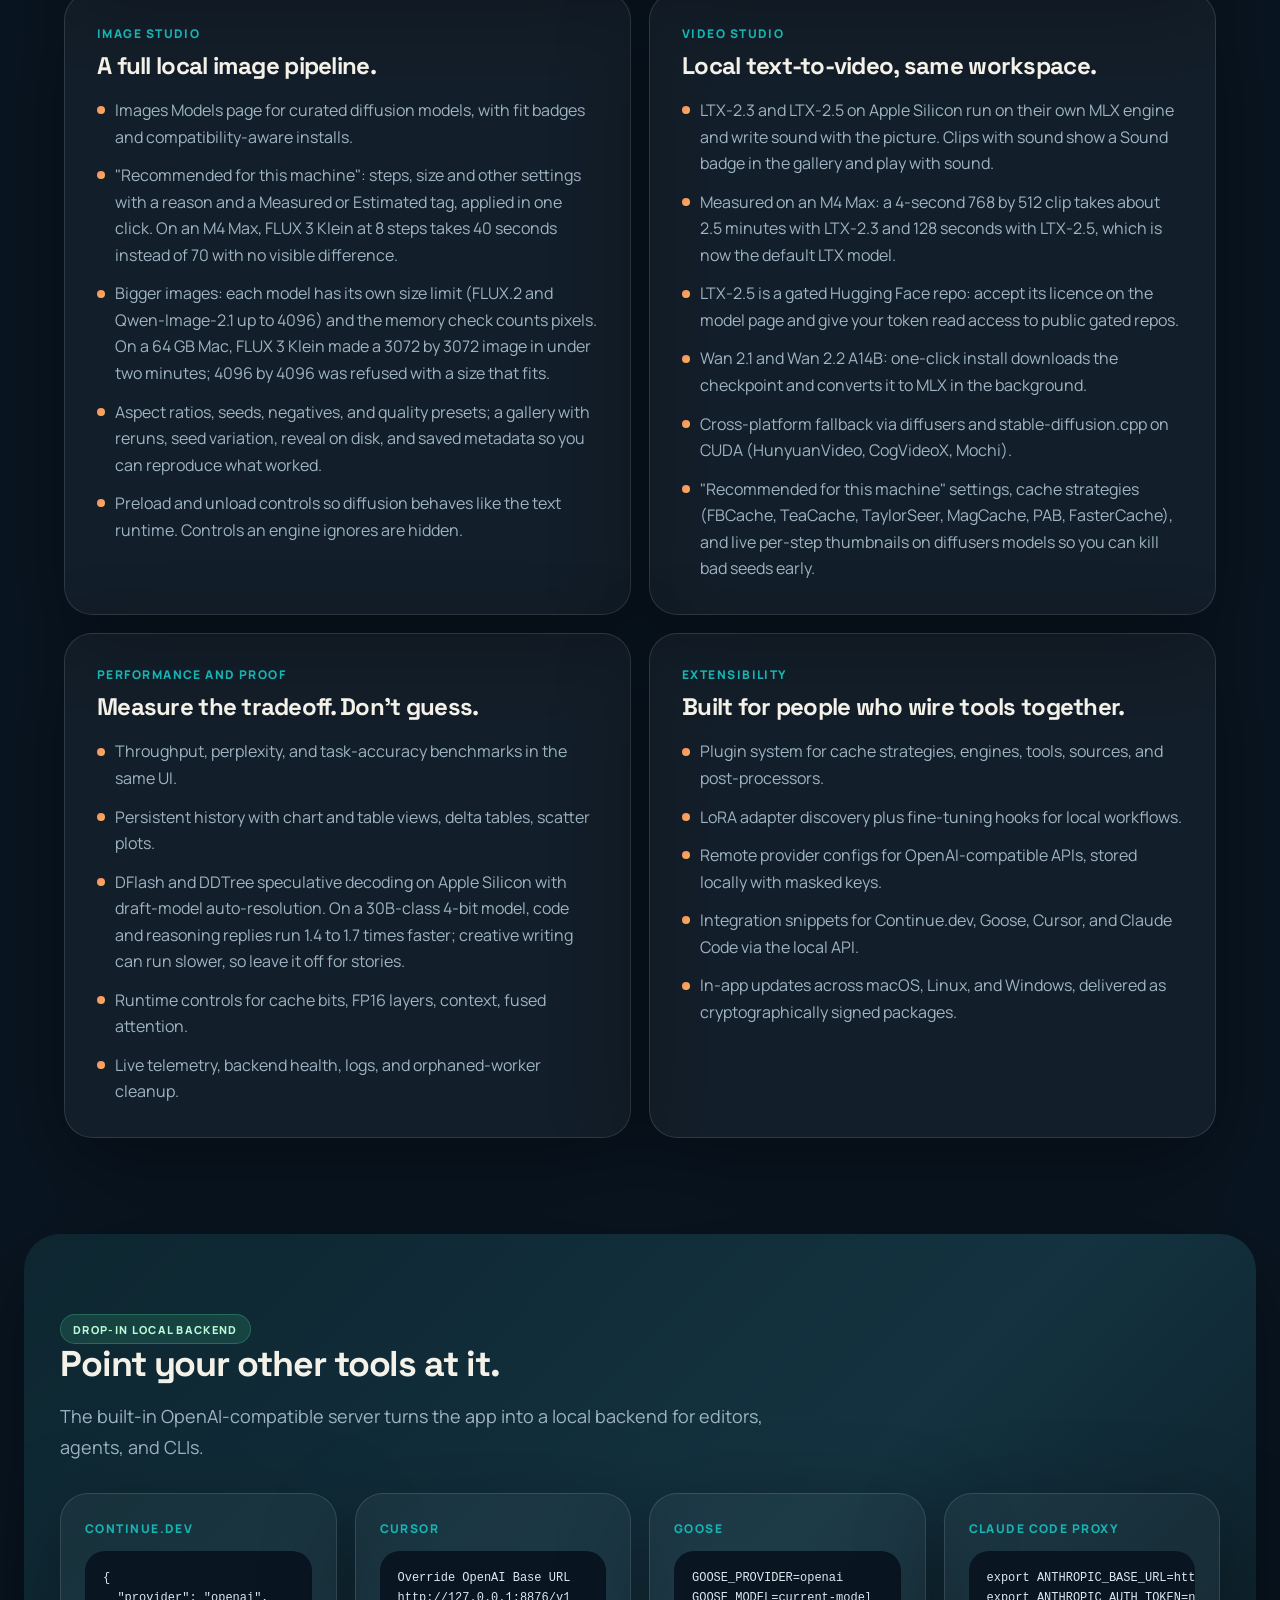
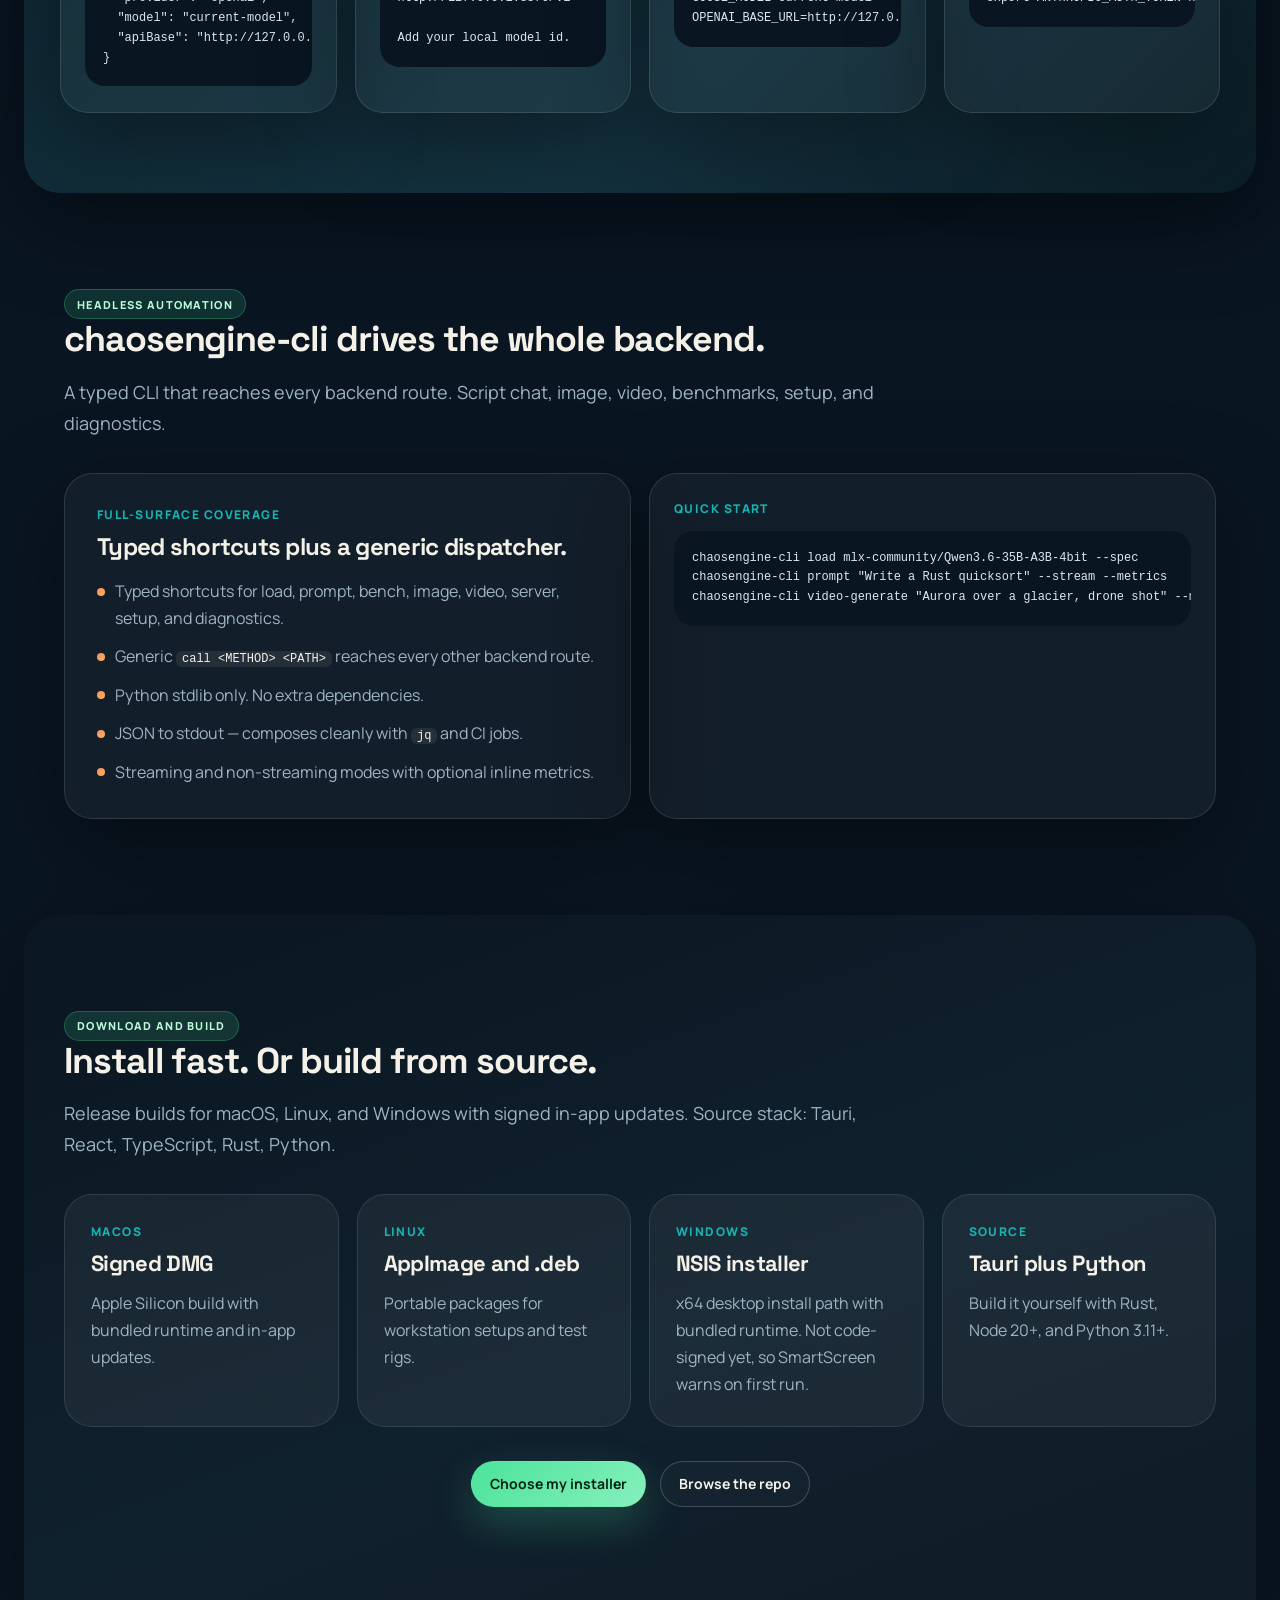
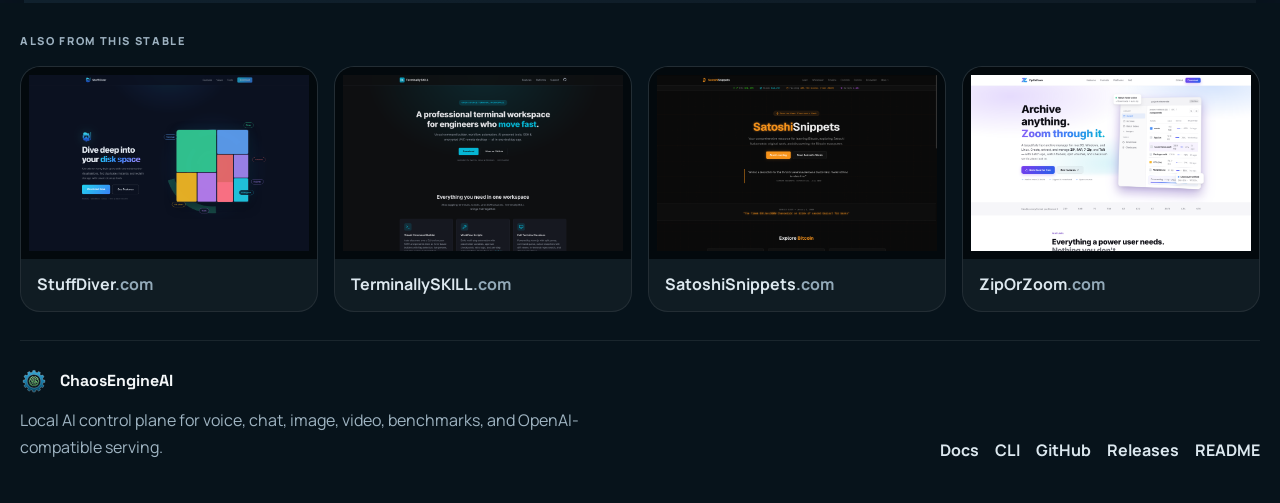
==== commit 90127e6d: "site: replace ClawManager.AI with ZipOrZoom.com in the other-sites row" ====
--- a/index.html
+++ b/index.html
@@ -3,21 +3,21 @@
 <head>
 <meta charset="utf-8" />
 <meta name="viewport" content="width=device-width,initial-scale=1" />
-<title>ChaosEngineAI | Local AI control plane for chat, images, video, and serving</title>
+<title>ChaosEngineAI | Local AI control plane for chat, voice, images, video, and serving</title>
 <meta
   name="description"
-  content="ChaosEngineAI is a local-first desktop control plane for models. Discover, launch, compare, benchmark, serve, generate images and video, and expose an OpenAI-compatible API from one workspace. Speculative decoding via MTPLX (native MTP on Apple Silicon), DFlash, and DDTree, plus a full chaosengine-cli for headless automation."
+  content="ChaosEngineAI is a local-first desktop app for open-weight models. Talk to your models by voice, transcribe audio with speaker labels, chat, generate images and video (LTX with sound on Apple Silicon), benchmark, and expose an OpenAI-compatible API from one workspace. Nothing is uploaded. Speculative decoding via MTPLX, DFlash, and DDTree, plus a headless chaosengine-cli."
 />
 <meta
   name="keywords"
-  content="local AI, MLX, llama.cpp, vLLM, MTPLX, MTP speculative decoding, DFlash, DDTree, speculative decoding, KV cache, image generation, video generation, chaosengine-cli, OpenAI-compatible server"
+  content="local AI, voice chat, speech to text, text to speech, transcription, speaker labels, MLX, llama.cpp, vLLM, MTPLX, MTP speculative decoding, DFlash, DDTree, speculative decoding, KV cache, image generation, video generation, LTX video, chaosengine-cli, OpenAI-compatible server"
 />
 <link rel="icon" type="image/png" href="assets/logo-mark.png?v=2" />
 <meta property="og:type" content="website" />
 <meta property="og:title" content="ChaosEngineAI | Local AI control plane" />
 <meta
   property="og:description"
-  content="Chat, image generation, video generation, benchmarks, prompts, plugins, and OpenAI-compatible serving from one local desktop workspace. DFlash and DDTree speculative decoding plus a headless CLI."
+  content="Voice calls, chat, image and video generation, benchmarks, prompts, plugins, and OpenAI-compatible serving from one local desktop workspace. Nothing is uploaded. DFlash and DDTree speculative decoding plus a headless CLI."
 />
 <meta property="og:url" content="https://chaosengineai.com/" />
 <meta property="og:image" content="https://chaosengineai.com/assets/og-image.png" />
@@ -27,7 +27,7 @@
 <meta name="twitter:title" content="ChaosEngineAI | Local AI control plane" />
 <meta
   name="twitter:description"
-  content="Local AI workstation for chat, benchmarks, image and video generation, plugins, OpenAI-compatible serving, and a headless chaosengine-cli."
+  content="Local AI workstation for voice, chat, benchmarks, image and video generation, plugins, OpenAI-compatible serving, and a headless chaosengine-cli."
 />
 <meta name="twitter:image" content="https://chaosengineai.com/assets/og-image.png" />
 <link rel="preconnect" href="https://fonts.googleapis.com" />
@@ -36,7 +36,7 @@
   href="https://fonts.googleapis.com/css2?family=Manrope:wght@400;500;600;700;800&amp;family=Space+Grotesk:wght@400;500;700&amp;display=swap"
   rel="stylesheet"
 />
-<link rel="stylesheet" href="styles.css?v=18" />
+<link rel="stylesheet" href="styles.css?v=19" />
 <script defer src="https://cloud.umami.is/script.js" data-website-id="cc576ff6-5db0-40a6-91dc-a39ac3b7d1ac" data-domains="chaosengineai.com,www.chaosengineai.com"></script>
 </head>
 <body>
@@ -68,7 +68,7 @@
       <div class="hero-copy" data-reveal>
         <h1>Your local AI workstation.</h1>
         <p class="hero-lede">
-          Chat, images, video, benchmarks, and an OpenAI-compatible API — local, in one desktop app.
+          Voice, chat, images, video, benchmarks, and an OpenAI-compatible API — local, in one desktop app.
         </p>
         <div class="hero-actions">
           <a class="button button-primary" href="#download" data-download>Download ChaosEngineAI</a>
@@ -76,19 +76,19 @@
         </div>
         <div class="hero-proof-grid">
           <div class="proof-card">
+            <span class="proof-label">New in v0.9.9</span>
+            <strong class="proof-value">Voice, all local</strong>
+            <p>Call your model and talk over it, dictate, hear replies, and transcribe files with speaker labels. Nothing is uploaded.</p>
+          </div>
+          <div class="proof-card">
             <span class="proof-label">Speculative decoding</span>
             <strong class="proof-value">MTPLX + DFlash + DDTree</strong>
-            <p>Native MTP on Apple Silicon, draft-model DFlash, tree-aware DDTree. Backend picks the fastest path per model.</p>
+            <p>Native MTP on Apple Silicon, draft-model DFlash, tree-aware DDTree. The backend routes each model to a path it supports.</p>
           </div>
           <div class="proof-card">
             <span class="proof-label">Cache control</span>
             <strong class="proof-value">7 + 2 strategies</strong>
-            <p>Native, TurboQuant, TriAttention, FBCache, TeaCache, TaylorSeer, PAB. Two more — MagCache, FasterCache — reachable via CLI / API for power users.</p>
-          </div>
-          <div class="proof-card">
-            <span class="proof-label">Evaluation</span>
-            <strong class="proof-value">3 benchmark modes</strong>
-            <p>Throughput, perplexity, and task accuracy. Saved, diffable, comparable.</p>
+            <p>Native, TurboQuant (memory saver), TriAttention (Linux + CUDA), plus FBCache, TeaCache, TaylorSeer and PAB for diffusion. MagCache and FasterCache via CLI / API.</p>
           </div>
         </div>
       </div>
@@ -106,7 +106,7 @@
           </div>
           <div class="console-main">
             <div class="console-visual">
-              <img src="assets/tour.gif" alt="ChaosEngineAI product walkthrough" />
+              <img src="https://raw.githubusercontent.com/cryptopoly/ChaosEngineAI/main/Screenshots/v0.9.9/dashboard.png" alt="ChaosEngineAI dashboard" />
             </div>
           </div>
         </div>
@@ -127,7 +127,7 @@
         <span class="eyebrow-pill eyebrow-pill-dark">Why it feels different</span>
         <h2>Not a launcher. A control plane.</h2>
         <p>
-          Catalog, runtime tuning, tool calling, image and video pipelines, server, benchmarks, prompt library,
+          Models, runtime tuning, voice, tool calling, image and video pipelines, server, benchmarks, prompt library,
           and plugins — one workspace, one mental model.
         </p>
       </div>
@@ -147,7 +147,7 @@
         <article class="narrative-card" data-reveal>
           <h3>Outputs that stay together</h3>
           <p>
-            Threads, images, videos, templates, logs, adapters, and API snippets all live in one desktop surface.
+            Threads, images, videos, recordings, transcripts, templates, logs, adapters, and API snippets all live in one desktop surface.
           </p>
         </article>
       </div>
@@ -158,14 +158,15 @@
         <span class="eyebrow-pill eyebrow-pill-dark">Product tour</span>
         <h2>The way a power user actually moves through it.</h2>
         <p>
-          Discovery, chat, benchmarks, image and video studios, and OpenAI-compatible serving — one runtime-aware desktop.
+          Voice, chat, models, benchmarks, image and video studios, and OpenAI-compatible serving — one runtime-aware desktop.
         </p>
       </div>
 
       <div class="surface-shell" data-reveal>
         <div class="surface-tabs" role="tablist" aria-label="Product surfaces">
-          <button class="surface-tab surface-tab-active" type="button" data-surface-button="discover">Discover</button>
+          <button class="surface-tab surface-tab-active" type="button" data-surface-button="voice">Voice</button>
           <button class="surface-tab" type="button" data-surface-button="chat">Chat</button>
+          <button class="surface-tab" type="button" data-surface-button="models">Models</button>
           <button class="surface-tab" type="button" data-surface-button="html-challenge">HTML Challenge</button>
           <button class="surface-tab" type="button" data-surface-button="benchmarks">Benchmarks</button>
           <button class="surface-tab" type="button" data-surface-button="image-studio">Image Studio</button>
@@ -175,11 +176,11 @@
 
         <div class="surface-panel">
           <div class="surface-copy">
-            <span class="surface-kicker" id="surface-kicker">Model catalogs + launch controls</span>
-            <h3 id="surface-title">Find the right model, not just a file.</h3>
+            <span class="surface-kicker" id="surface-kicker">Voice calls, dictation, read-aloud, Voice Studio</span>
+            <h3 id="surface-title">Talk to your models. Nothing is uploaded.</h3>
             <p id="surface-body">
-              Curated families, capability filters, direct Hugging Face inspection, and launch-ready variants help you
-              move from browsing to running without context switching.
+              Press Call in Chat and talk: the app hears when you stop, the model answers out loud, and you can talk over
+              it to interrupt. Transcribe recordings with speaker labels, then edit, export, or send them to a chat.
             </p>
             <div class="surface-metrics" id="surface-metrics"></div>
             <ul class="surface-points" id="surface-points"></ul>
@@ -188,8 +189,8 @@
             <div class="surface-frame">
               <img
                 id="surface-image"
-                src="https://raw.githubusercontent.com/cryptopoly/ChaosEngineAI/main/Screenshots/2.%20Discover_v2.png"
-                alt="ChaosEngineAI Discover tab"
+                src="https://raw.githubusercontent.com/cryptopoly/ChaosEngineAI/main/Screenshots/v0.9.9/voice-studio.png"
+                alt="ChaosEngineAI Voice Studio"
               />
             </div>
           </div>
@@ -228,7 +229,7 @@
           <input id="spec-budget" class="range-input" type="range" min="0" max="64" step="4" value="24" />
           <div class="lab-stat-grid">
             <div class="lab-stat">
-              <span>Estimated speedup</span>
+              <span>Speedup</span>
               <strong id="spec-speed">1.0x</strong>
             </div>
             <div class="lab-stat">
@@ -300,11 +301,23 @@
         <span class="eyebrow-pill eyebrow-pill-dark">Feature spread</span>
         <h2>Broader than a launcher. Tighter than a notebook.</h2>
         <p>
-          Local inference, agent tooling, image and video workflows, evaluation, and developer integrations — one surface.
+          Local inference, voice, agent tooling, image and video workflows, evaluation, and developer integrations — one surface.
         </p>
       </div>
 
       <div class="cluster-grid">
+        <article class="cluster-card" data-reveal>
+          <span class="cluster-kicker">Voice</span>
+          <h3>Talk to your models. Nothing is uploaded.</h3>
+          <ul>
+            <li>Voice calls in Chat: press Call, talk, and interrupt the model mid-answer. Every turn is saved in the thread.</li>
+            <li>Dictation from the composer, and a speaker button on every reply (or have replies read automatically).</li>
+            <li>Voice Studio: transcribe files or recordings in a queue with speaker labels, translate to English, edit, and export TXT, Markdown, SRT, VTT or JSON.</li>
+            <li>Speak turns long text into speech, saved as WAV or MP3. Voice Library keeps every recording, transcript and clip.</li>
+            <li>Install the voice pack once (about 2 GB). Apple Silicon: Parakeet, Nemotron 3.5 or Whisper, plus Kokoro. Windows and Linux: Whisper and Kokoro, newer and less tested.</li>
+          </ul>
+        </article>
+
         <article class="cluster-card" data-reveal>
           <span class="cluster-kicker">Chat and prompting</span>
           <h3>Threads that remember their runtime.</h3>
@@ -319,25 +332,37 @@
 
         <article class="cluster-card" data-reveal>
           <span class="cluster-kicker">Models and runtimes</span>
-          <h3>Discovery to serving without leaving the app.</h3>
-          <ul>
-            <li>Curated text, image, and video catalogs plus Hugging Face browsing.</li>
-            <li>Multiple model directories — custom stores, shared folders, ad-hoc paths.</li>
-            <li>Apple Silicon conversion from Hugging Face checkpoints to MLX with live progress.</li>
+          <h3>From browsing to serving without leaving the app.</h3>
+          <ul>
+            <li>One Models page each for Chat, Images and Video, with curated catalogs, Hugging Face browsing, and filters for Installed, Available, Downloading or Needs attention.</li>
+            <li>Best fit for your hardware: every row says Fits, Tight, Won't fit, or Not for this machine, marks estimates as estimates, and each family points at the newest model that fits.</li>
+            <li>Multiple model directories, and Apple Silicon conversion from Hugging Face checkpoints to MLX with live progress.</li>
             <li>Warm-pool runtime reuse for instant reactivation of recent profiles.</li>
             <li>OpenAI-compatible local server with LAN mode, auto-start, and live request stats.</li>
           </ul>
         </article>
 
         <article class="cluster-card" data-reveal>
+          <span class="cluster-kicker">Added in v0.9.9</span>
+          <h3>New models, ready to run.</h3>
+          <ul>
+            <li>Nemotron 3.5 Bolt (NVIDIA): a 4B-effective assistant model for voice and device assistants. The official 6 GB build runs on macOS, Windows and Linux; with its DFlash drafter an M4 Max goes from about 62 to about 160 tokens per second.</li>
+            <li>Granite Switch 4.1 (IBM, Apache 2.0): the 8B and 30B Granite models in one checkpoint with built-in decision and safety adapters. The app runs the chat model.</li>
+            <li>LFM3-1.7B (Liquid AI): 256K context, 16 languages, tool calling. About 250 tokens per second on an M4 Max with the official MLX 4-bit build (about 1 GB), plus an official GGUF for every platform.</li>
+            <li>Nemotron 3.5 speech recognition (Apple Silicon): 40 languages with automatic language detection. A 5-second clip takes about 0.14 seconds on an M4 Max once the model is loaded.</li>
+            <li>Iris-3B Turbo on Apple Silicon (Apache 2.0): four steps, a 1024 by 1024 image in about 18 seconds on an M4 Max, using 7.5 GB of memory.</li>
+          </ul>
+        </article>
+
+        <article class="cluster-card" data-reveal>
           <span class="cluster-kicker">Image Studio</span>
           <h3>A full local image pipeline.</h3>
           <ul>
-            <li>Image Discover for curated diffusion models and compatibility-aware installs.</li>
-            <li>Prompt-driven generation with aspect ratios, seeds, negatives, and quality presets.</li>
-            <li>Gallery with reruns, seed variation, and one-click reveal on disk.</li>
-            <li>Preload and unload controls so diffusion behaves like the text runtime.</li>
-            <li>Saved metadata so you can reproduce what actually worked.</li>
+            <li>Images Models page for curated diffusion models, with fit badges and compatibility-aware installs.</li>
+            <li>"Recommended for this machine": steps, size and other settings with a reason and a Measured or Estimated tag, applied in one click. On an M4 Max, FLUX 3 Klein at 8 steps takes 40 seconds instead of 70 with no visible difference.</li>
+            <li>Bigger images: each model has its own size limit (FLUX.2 and Qwen-Image-2.1 up to 4096) and the memory check counts pixels. On a 64 GB Mac, FLUX 3 Klein made a 3072 by 3072 image in under two minutes; 4096 by 4096 was refused with a size that fits.</li>
+            <li>Aspect ratios, seeds, negatives, and quality presets; a gallery with reruns, seed variation, reveal on disk, and saved metadata so you can reproduce what worked.</li>
+            <li>Preload and unload controls so diffusion behaves like the text runtime. Controls an engine ignores are hidden.</li>
           </ul>
         </article>
 
@@ -345,11 +370,12 @@
           <span class="cluster-kicker">Video Studio</span>
           <h3>Local text-to-video, same workspace.</h3>
           <ul>
-            <li>Native MLX text-to-video on Apple Silicon for LTX-2 and Wan2.1 / Wan2.2.</li>
-            <li>One-click Wan install: downloads checkpoints and converts to MLX in the background.</li>
+            <li>LTX-2.3 and LTX-2.5 on Apple Silicon run on their own MLX engine and write sound with the picture. Clips with sound show a Sound badge in the gallery and play with sound.</li>
+            <li>Measured on an M4 Max: a 4-second 768 by 512 clip takes about 2.5 minutes with LTX-2.3 and 128 seconds with LTX-2.5, which is now the default LTX model.</li>
+            <li>LTX-2.5 is a gated Hugging Face repo: accept its licence on the model page and give your token read access to public gated repos.</li>
+            <li>Wan 2.1 and Wan 2.2 A14B: one-click install downloads the checkpoint and converts it to MLX in the background.</li>
             <li>Cross-platform fallback via diffusers and stable-diffusion.cpp on CUDA (HunyuanVideo, CogVideoX, Mochi).</li>
-            <li>Cache strategies — FBCache, TeaCache, TaylorSeer, MagCache, PAB, FasterCache — apply to video DiTs too.</li>
-            <li>Live per-step thumbnail previews so you can kill bad seeds early.</li>
+            <li>"Recommended for this machine" settings, cache strategies (FBCache, TeaCache, TaylorSeer, MagCache, PAB, FasterCache), and live per-step thumbnails on diffusers models so you can kill bad seeds early.</li>
           </ul>
         </article>
 
@@ -359,7 +385,7 @@
           <ul>
             <li>Throughput, perplexity, and task-accuracy benchmarks in the same UI.</li>
             <li>Persistent history with chart and table views, delta tables, scatter plots.</li>
-            <li>DFlash and DDTree speculative decoding with draft-model auto-resolution.</li>
+            <li>DFlash and DDTree speculative decoding on Apple Silicon with draft-model auto-resolution. On a 30B-class 4-bit model, code and reasoning replies run 1.4 to 1.7 times faster; creative writing can run slower, so leave it off for stories.</li>
             <li>Runtime controls for cache bits, FP16 layers, context, fused attention.</li>
             <li>Live telemetry, backend health, logs, and orphaned-worker cleanup.</li>
           </ul>
@@ -373,7 +399,7 @@
             <li>LoRA adapter discovery plus fine-tuning hooks for local workflows.</li>
             <li>Remote provider configs for OpenAI-compatible APIs, stored locally with masked keys.</li>
             <li>Integration snippets for Continue.dev, Goose, Cursor, and Claude Code via the local API.</li>
-            <li>Signed desktop releases with in-app updates across macOS, Linux, and Windows.</li>
+            <li>In-app updates across macOS, Linux, and Windows, delivered as cryptographically signed packages.</li>
           </ul>
         </article>
       </div>
@@ -430,10 +456,10 @@
       <div class="cluster-grid">
         <article class="cluster-card" data-reveal>
           <span class="cluster-kicker">Full-surface coverage</span>
-          <h3>95 shortcuts plus a generic dispatcher.</h3>
-          <ul>
-            <li>95 typed shortcuts: load, prompt, bench, image, video, server, setup.</li>
-            <li>Generic <code>call &lt;METHOD&gt; &lt;PATH&gt;</code> reaches the remaining routes — 100% of the 125 endpoints.</li>
+          <h3>Typed shortcuts plus a generic dispatcher.</h3>
+          <ul>
+            <li>Typed shortcuts for load, prompt, bench, image, video, server, setup, and diagnostics.</li>
+            <li>Generic <code>call &lt;METHOD&gt; &lt;PATH&gt;</code> reaches every other backend route.</li>
             <li>Python stdlib only. No extra dependencies.</li>
             <li>JSON to stdout — composes cleanly with <code>jq</code> and CI jobs.</li>
             <li>Streaming and non-streaming modes with optional inline metrics.</li>
@@ -444,7 +470,7 @@
           <span class="integration-label">Quick start</span>
           <pre>chaosengine-cli load mlx-community/Qwen3.6-35B-A3B-4bit --spec
 chaosengine-cli prompt "Write a Rust quicksort" --stream --metrics
-chaosengine-cli video "Aurora over a glacier, drone shot" --model Wan-AI/Wan2.1-T2V-1.3B</pre>
+chaosengine-cli video-generate "Aurora over a glacier, drone shot" --model Wan-AI/Wan2.1-T2V-1.3B</pre>
         </article>
       </div>
     </section>
@@ -454,7 +480,7 @@
         <span class="eyebrow-pill">Download and build</span>
         <h2>Install fast. Or build from source.</h2>
         <p>
-          Signed release builds for macOS, Linux, and Windows. Source stack: Tauri, React, TypeScript, Rust, Python.
+          Release builds for macOS, Linux, and Windows with signed in-app updates. Source stack: Tauri, React, TypeScript, Rust, Python.
         </p>
       </div>
 
@@ -472,7 +498,7 @@
         <a class="download-card" href="https://github.com/cryptopoly/ChaosEngineAI/releases/latest">
           <span class="download-kicker">Windows</span>
           <h3>NSIS installer</h3>
-          <p>x64 desktop install path with bundled runtime.</p>
+          <p>x64 desktop install path with bundled runtime. Not code-signed yet, so SmartScreen warns on first run.</p>
         </a>
         <a class="download-card" href="https://github.com/cryptopoly/ChaosEngineAI#readme">
           <span class="download-kicker">Source</span>
@@ -519,7 +545,7 @@
           <img src="assets/logo-mark.svg?v=2" alt="" />
           <strong>ChaosEngineAI</strong>
         </div>
-        <p>Local AI control plane for chat, image, video, benchmarks, and OpenAI-compatible serving.</p>
+        <p>Local AI control plane for voice, chat, image, video, benchmarks, and OpenAI-compatible serving.</p>
       </div>
       <div class="footer-links">
         <a href="/docs/">Docs</a>
@@ -535,32 +561,46 @@
 <script id="surface-data" type="application/json">
 [
   {
-    "id": "discover",
-    "kicker": "Model catalogs + launch controls",
-    "title": "Find the right model, not just a file.",
-    "body": "Curated families, capability filters, direct Hugging Face inspection, and launch-aware variants — browsing to running without context switching.",
-    "metrics": ["Capability filters", "Hub search", "One-click launch"],
-    "points": [
-      "Browse families by coding, vision, reasoning, multilingual, tool use.",
-      "See which variants live on disk before you click download or launch.",
-      "Jump from discovery into conversion, chat, or server mode."
-    ],
-    "image": "https://raw.githubusercontent.com/cryptopoly/ChaosEngineAI/main/Screenshots/2.%20Discover_v2.png",
-    "alt": "ChaosEngineAI Discover tab"
+    "id": "voice",
+    "kicker": "Voice calls, dictation, read-aloud, Voice Studio",
+    "title": "Talk to your models. Nothing is uploaded.",
+    "body": "Press Call in Chat and talk: the app hears when you stop, the model answers out loud, and you can talk over it to interrupt. Transcribe recordings with speaker labels, then edit, export, or send them to a chat.",
+    "metrics": ["Voice calls", "Speaker labels", "Runs locally"],
+    "points": [
+      "Dictate from the composer, and use the speaker button on any reply, or have replies read automatically.",
+      "Voice Studio queues files or recordings, labels speakers, translates to English, and exports TXT, Markdown, SRT, VTT or JSON.",
+      "Speak turns long text into speech with pauses and voice previews, saved as WAV or MP3. Voice Library keeps it all."
+    ],
+    "image": "https://raw.githubusercontent.com/cryptopoly/ChaosEngineAI/main/Screenshots/v0.9.9/voice-studio.png",
+    "alt": "ChaosEngineAI Voice Studio"
   },
   {
     "id": "chat",
-    "kicker": "Threads, tools, citations, compare mode",
+    "kicker": "Threads, voice calls, tools, citations, compare mode",
     "title": "A chat surface that remembers how it was run.",
-    "body": "Each thread carries its own model, cache strategy, context length, and spec-dec settings. Add docs, feed images to vision models, or compare two runtimes side-by-side.",
+    "body": "Each thread carries its own model, cache strategy, context length, and spec-dec settings. Add docs, feed images to vision models, talk to the model by voice, or compare two runtimes side-by-side.",
     "metrics": ["Pinned threads", "Tool traces", "Reasoning panel"],
     "points": [
       "Upload docs and get inline citations from chunked retrieval.",
       "Toggle tools — web search, calculator, code executor, file reader.",
       "Compare mode streams the same prompt through two runtime profiles."
     ],
-    "image": "https://raw.githubusercontent.com/cryptopoly/ChaosEngineAI/main/Screenshots/12.%20Chat_v2.png",
+    "image": "https://raw.githubusercontent.com/cryptopoly/ChaosEngineAI/main/Screenshots/v0.9.9/chat.png",
     "alt": "ChaosEngineAI Chat tab"
+  },
+  {
+    "id": "models",
+    "kicker": "One Models page per area",
+    "title": "Find the model that fits your machine.",
+    "body": "Chat, Images and Video each have a single Models page. Filter by Installed, Available, Downloading or Needs attention, and see whether each model fits your hardware before you download it.",
+    "metrics": ["Fit badges", "Hub search", "One-click launch"],
+    "points": [
+      "Every row says Fits, Tight, Won't fit, or Not for this machine, and marks estimates as estimates.",
+      "Each family points at its best fit: the newest model that fits comfortably.",
+      "A model your machine cannot run is hidden unless it is already on disk. Deleting image or video files asks first."
+    ],
+    "image": "https://raw.githubusercontent.com/cryptopoly/ChaosEngineAI/main/Screenshots/v0.9.9/chat-models.png",
+    "alt": "ChaosEngineAI Chat Models page"
   },
   {
     "id": "html-challenge",
@@ -592,30 +632,30 @@
   },
   {
     "id": "image-studio",
-    "kicker": "Local diffusion models and saved outputs",
-    "title": "Generate locally. Iterate with the settings that worked.",
-    "body": "Discover models, preload them, generate with control over ratios and seeds, then reuse the winning setup from the gallery.",
-    "metrics": ["Seed reuse", "Model preload", "Saved metadata"],
-    "points": [
-      "Prompt-based generation with aspect presets, negatives, and quality tiers.",
-      "Outputs stay attached to model + generation metadata for clean reruns.",
-      "Unload one pipeline and warm another without leaving the desktop."
-    ],
-    "image": "https://raw.githubusercontent.com/cryptopoly/ChaosEngineAI/main/Screenshots/7.%20Image%20Studio.png",
+    "kicker": "Local diffusion models, recommended settings, saved outputs",
+    "title": "Generate locally. Start from settings that suit your machine.",
+    "body": "Pick a model on the Images Models page, preload it, and generate. Image Studio shows recommended settings for your hardware, each with a reason and a Measured or Estimated tag, and applies them in one click.",
+    "metrics": ["Recommended settings", "Seed reuse", "Per-model size limits"],
+    "points": [
+      "On an M4 Max, FLUX 3 Klein at 8 steps takes 40 seconds instead of 70 with no visible difference.",
+      "No fixed 2048 px cap: each model has its own limit (FLUX.2 and Qwen-Image-2.1 up to 4096) and the memory check counts pixels.",
+      "Iris-3B Turbo on Apple Silicon: a 1024 by 1024 image in about 18 seconds on an M4 Max, using 7.5 GB of memory."
+    ],
+    "image": "https://raw.githubusercontent.com/cryptopoly/ChaosEngineAI/main/Screenshots/v0.9.9/image-studio.png",
     "alt": "ChaosEngineAI Image Studio tab"
   },
   {
     "id": "video-studio",
-    "kicker": "Text-to-video, all local",
+    "kicker": "Text-to-video with sound, all local",
     "title": "Text-to-video that runs on your machine.",
-    "body": "Native MLX on Apple Silicon for LTX-2 and Wan2.1 / Wan2.2. Diffusers + stable-diffusion.cpp on CUDA for HunyuanVideo, CogVideoX, and Mochi. Same workspace, same controls as Image Studio.",
-    "metrics": ["MLX on macOS", "CUDA on Linux + Windows", "Live thumbnails"],
-    "points": [
-      "One-click Wan install: downloads checkpoints and converts to MLX in the background.",
-      "Cache strategies — FBCache, TeaCache, TaylorSeer, MagCache, PAB, FasterCache — apply to video DiTs.",
-      "Per-step thumbnail previews so you can kill bad seeds before they finish."
-    ],
-    "image": "https://raw.githubusercontent.com/cryptopoly/ChaosEngineAI/main/Screenshots/Video%20Gallery%20v4.png",
+    "body": "LTX-2.3 and LTX-2.5 run on their own MLX engine on Apple Silicon and write sound with the picture. Diffusers + stable-diffusion.cpp on CUDA cover HunyuanVideo, CogVideoX, and Mochi. Same workspace, same controls as Image Studio.",
+    "metrics": ["LTX with sound", "MLX on macOS", "CUDA on Linux + Windows"],
+    "points": [
+      "Measured on an M4 Max: a 4-second 768 by 512 clip takes about 2.5 minutes with LTX-2.3 and 128 seconds with LTX-2.5.",
+      "Clips with sound show a Sound badge in the gallery and play with sound. The sound follows your prompt.",
+      "Wan 2.1 and Wan 2.2 A14B install in one click and convert to MLX in the background."
+    ],
+    "image": "https://raw.githubusercontent.com/cryptopoly/ChaosEngineAI/main/Screenshots/v0.9.9/video-studio.png",
     "alt": "ChaosEngineAI Video Studio tab"
   },
   {
@@ -640,7 +680,7 @@
     document.querySelector(".sister-sites")?.setAttribute("data-show", "false");
   }
 </script>
-<script defer src="site.js?v=2"></script>
-<script defer src="download.js?v=2"></script>
+<script defer src="site.js?v=3"></script>
+<script defer src="download.js?v=3"></script>
 </body>
 </html>
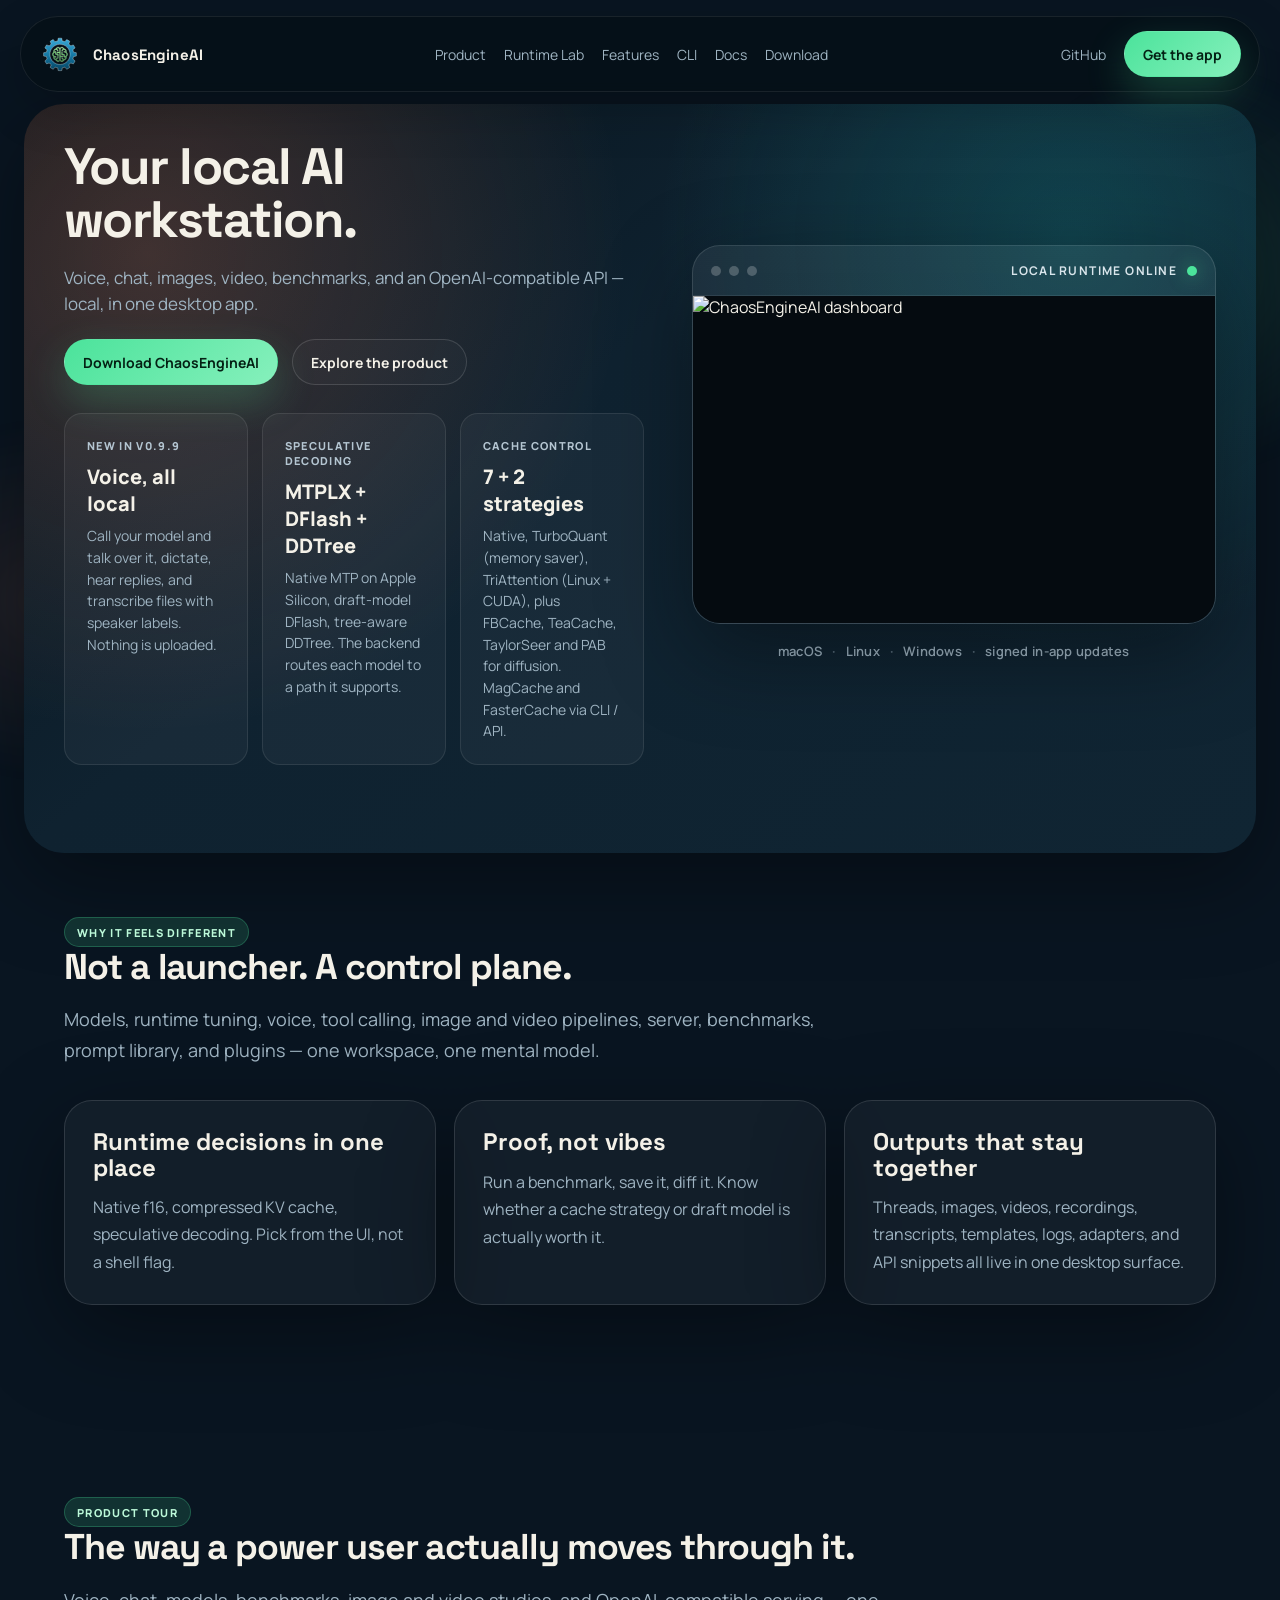
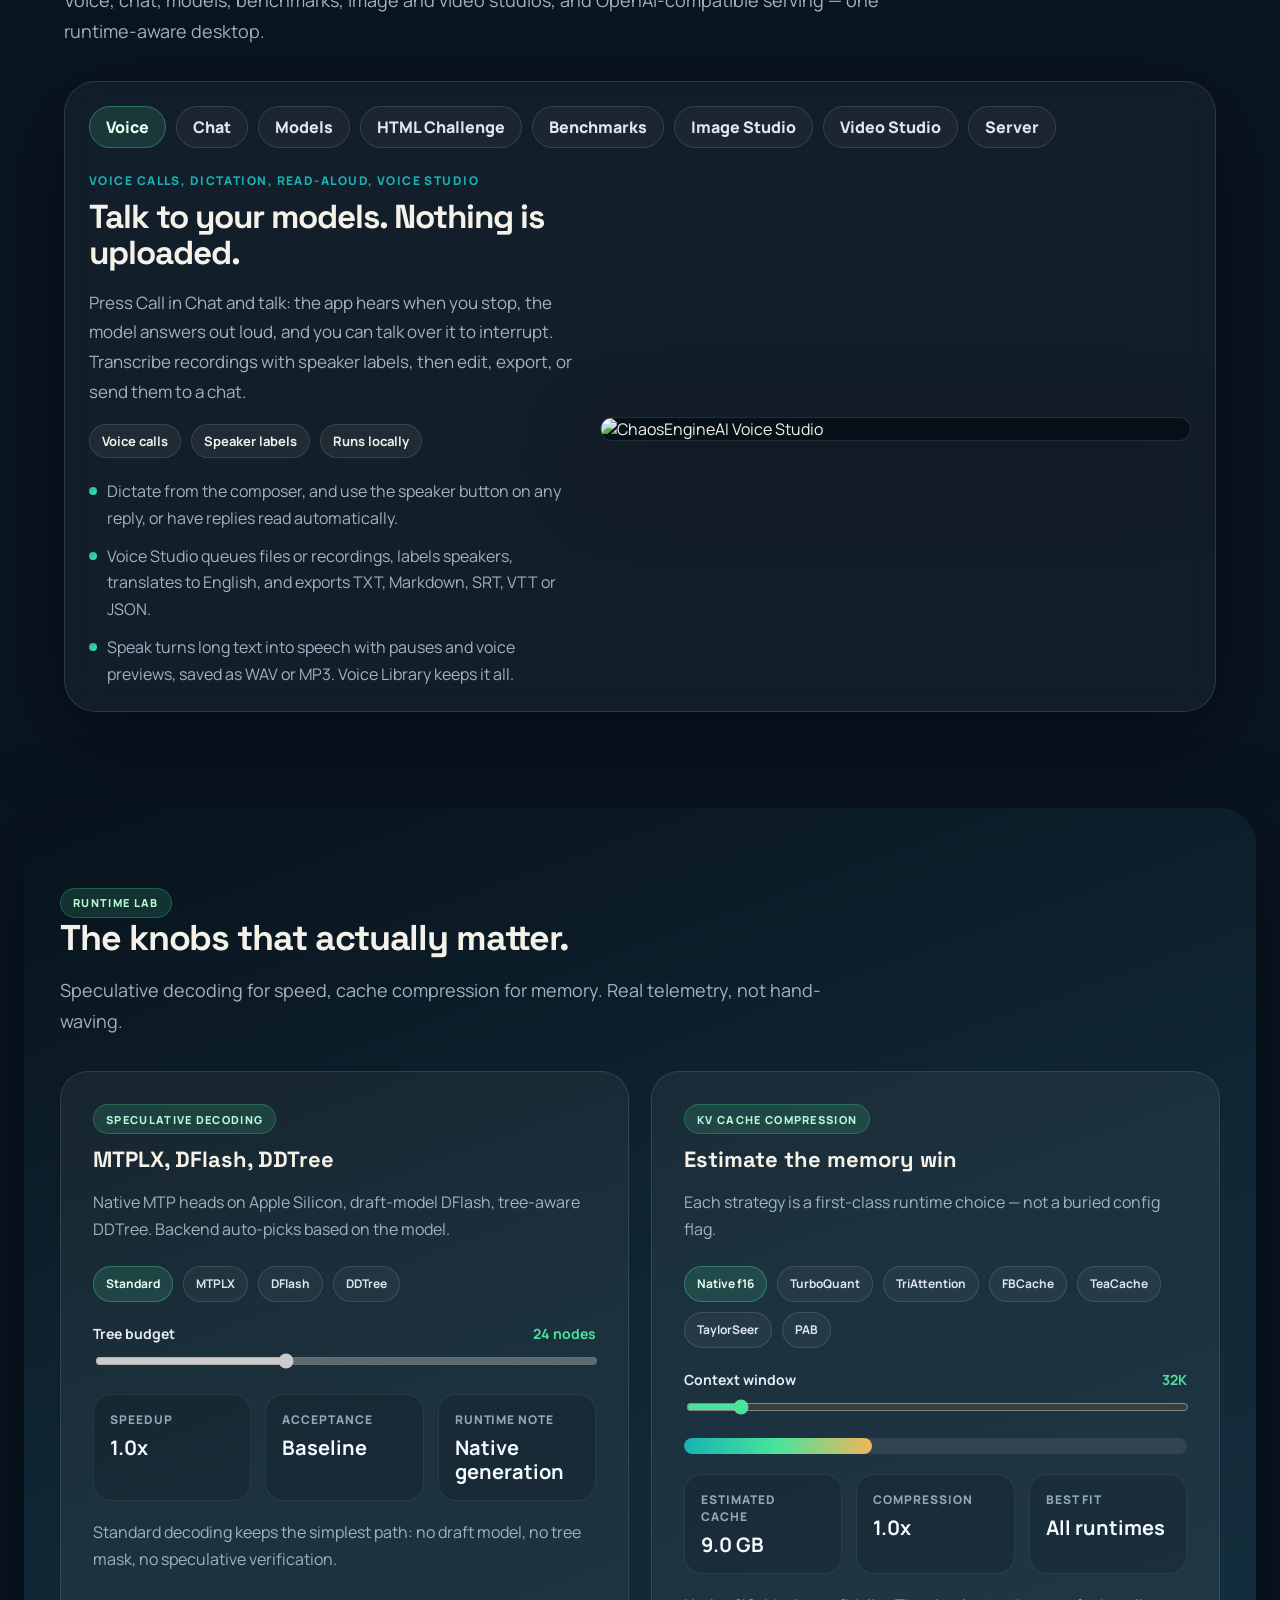
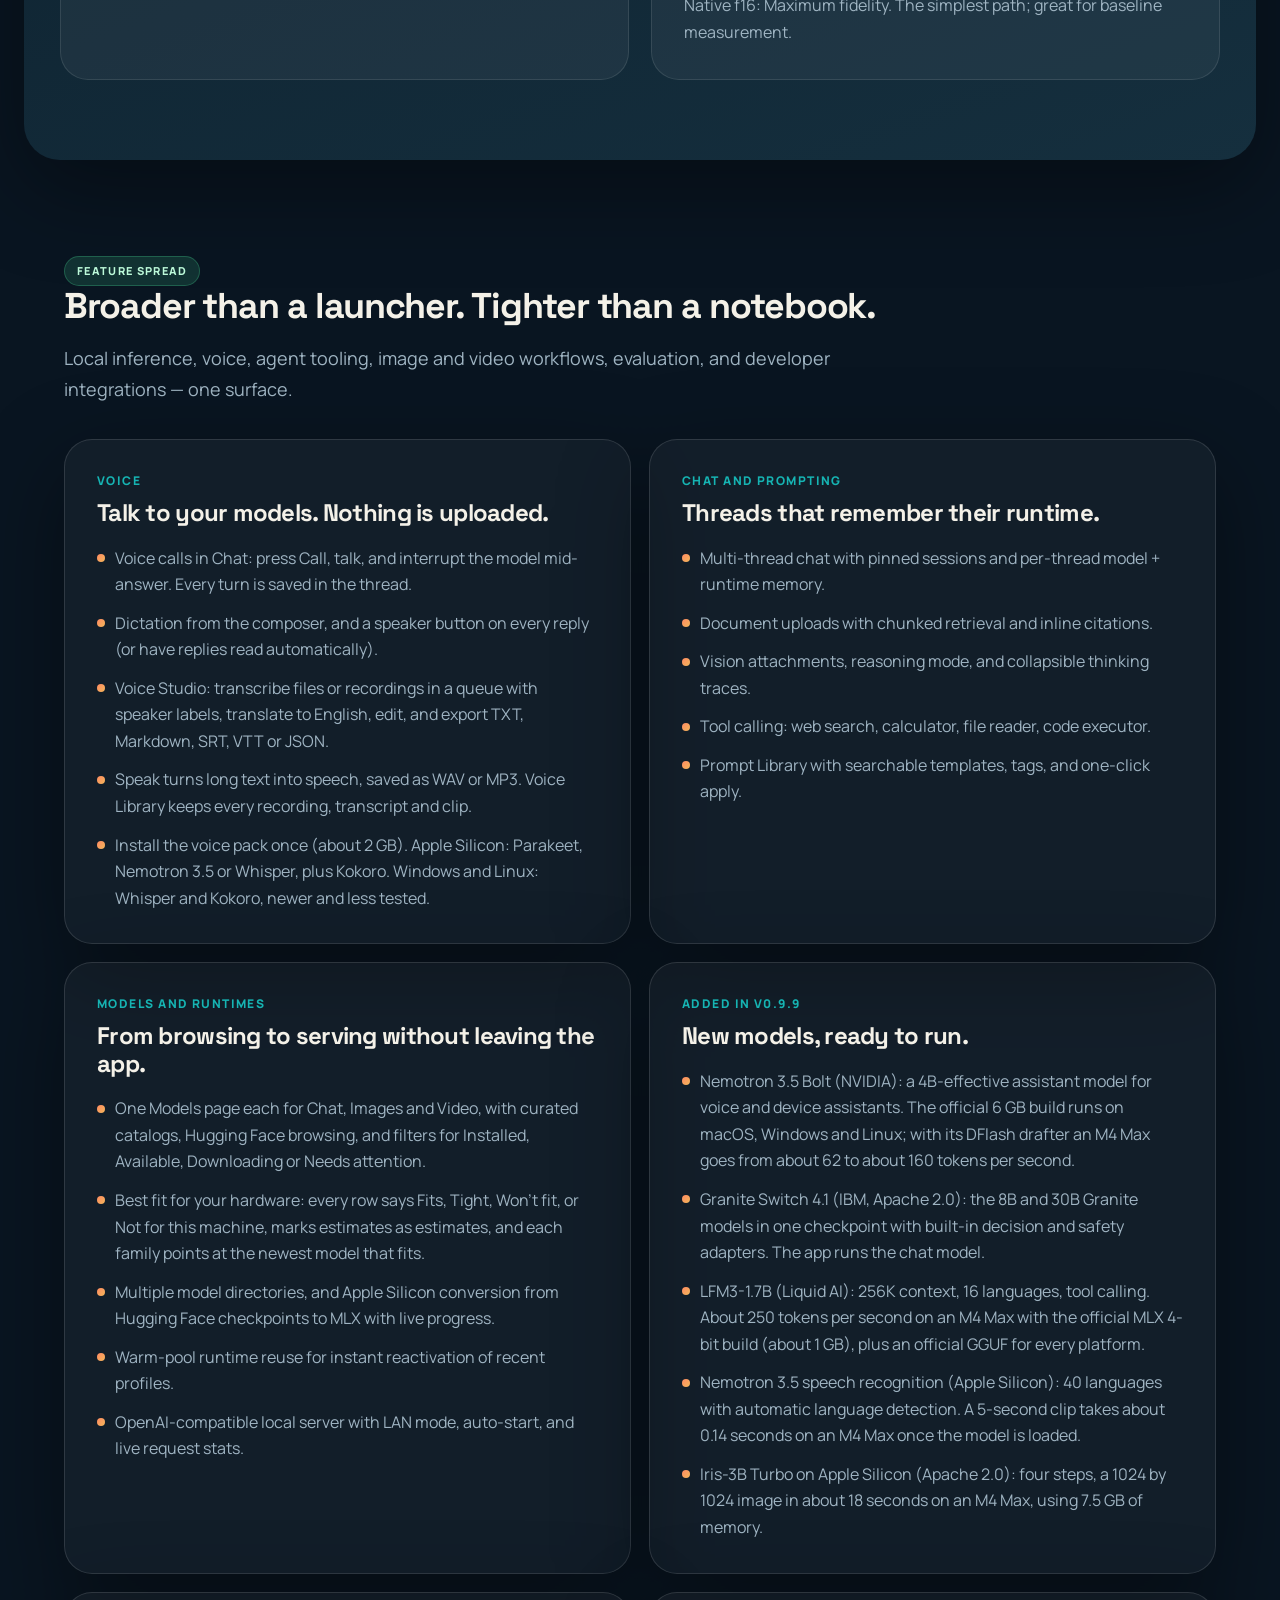
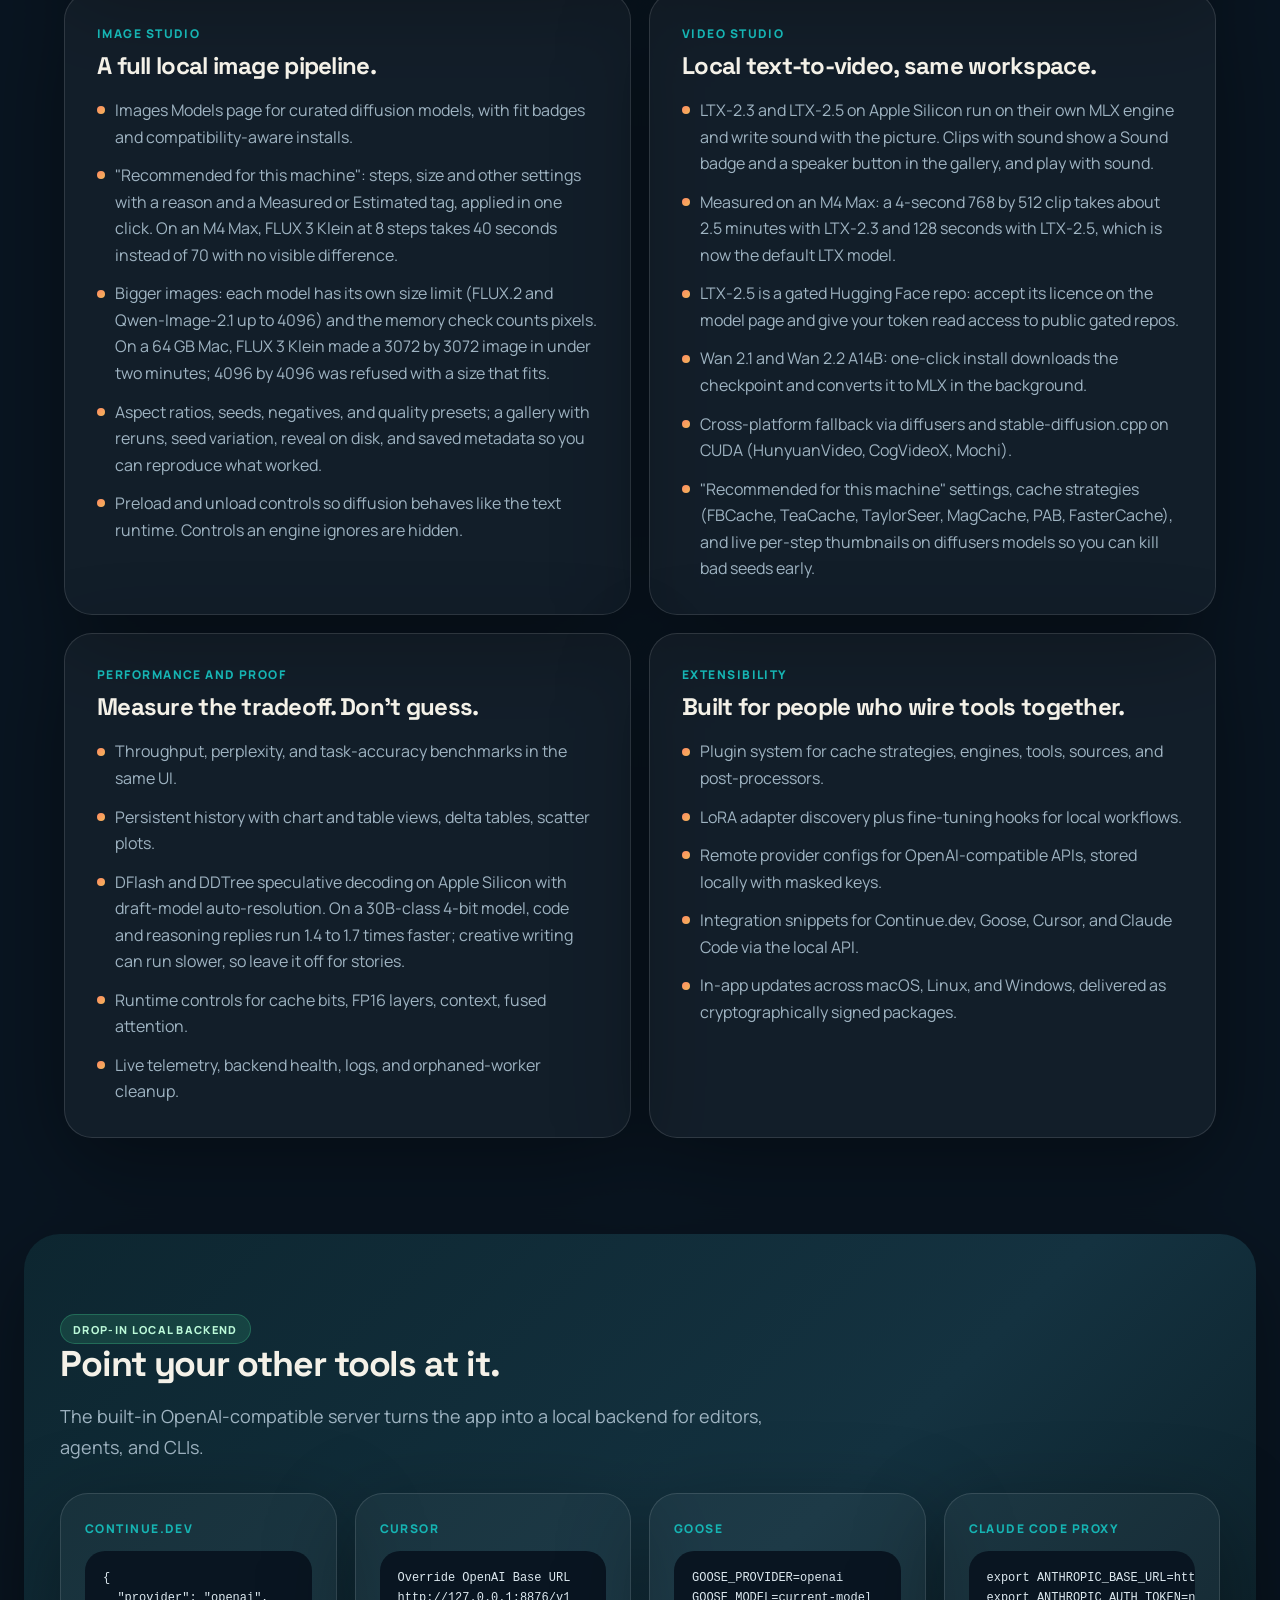
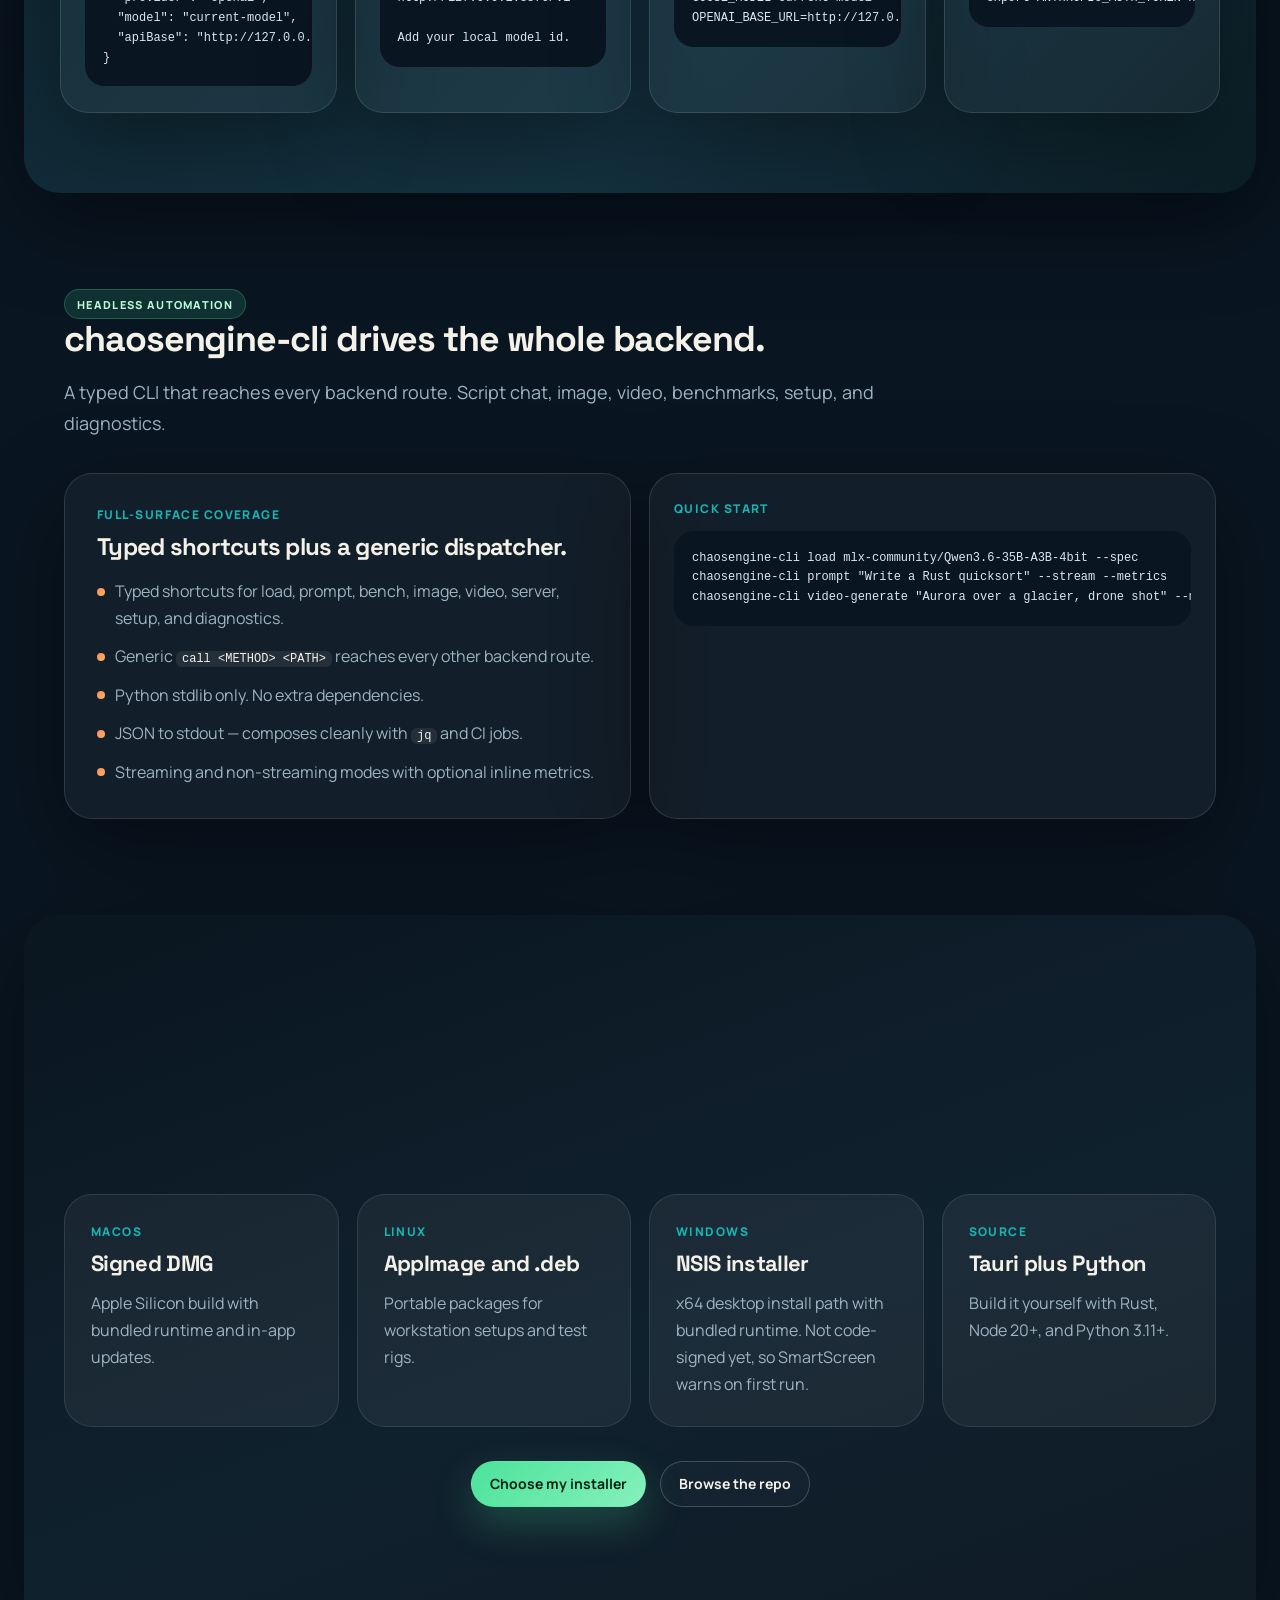
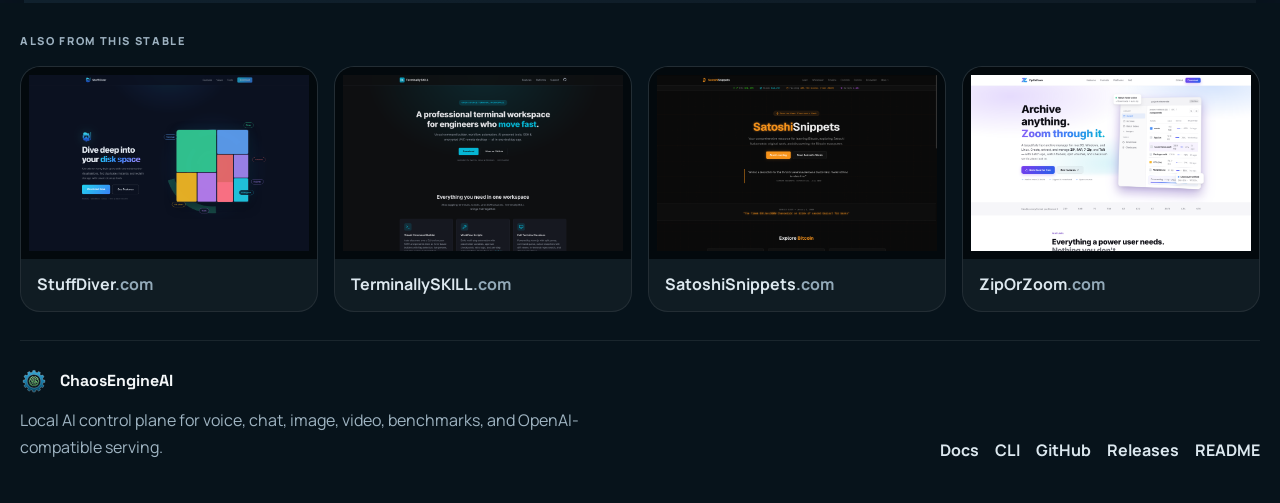
==== commit 25ad1d23: "site: mention the gallery speaker button" ====
--- a/index.html
+++ b/index.html
@@ -370,7 +370,7 @@
           <span class="cluster-kicker">Video Studio</span>
           <h3>Local text-to-video, same workspace.</h3>
           <ul>
-            <li>LTX-2.3 and LTX-2.5 on Apple Silicon run on their own MLX engine and write sound with the picture. Clips with sound show a Sound badge in the gallery and play with sound.</li>
+            <li>LTX-2.3 and LTX-2.5 on Apple Silicon run on their own MLX engine and write sound with the picture. Clips with sound show a Sound badge and a speaker button in the gallery, and play with sound.</li>
             <li>Measured on an M4 Max: a 4-second 768 by 512 clip takes about 2.5 minutes with LTX-2.3 and 128 seconds with LTX-2.5, which is now the default LTX model.</li>
             <li>LTX-2.5 is a gated Hugging Face repo: accept its licence on the model page and give your token read access to public gated repos.</li>
             <li>Wan 2.1 and Wan 2.2 A14B: one-click install downloads the checkpoint and converts it to MLX in the background.</li>
@@ -652,7 +652,7 @@
     "metrics": ["LTX with sound", "MLX on macOS", "CUDA on Linux + Windows"],
     "points": [
       "Measured on an M4 Max: a 4-second 768 by 512 clip takes about 2.5 minutes with LTX-2.3 and 128 seconds with LTX-2.5.",
-      "Clips with sound show a Sound badge in the gallery and play with sound. The sound follows your prompt.",
+      "Clips with sound show a Sound badge and a speaker button in the gallery, and play with sound. The sound follows your prompt.",
       "Wan 2.1 and Wan 2.2 A14B install in one click and convert to MLX in the background."
     ],
     "image": "https://raw.githubusercontent.com/cryptopoly/ChaosEngineAI/main/Screenshots/v0.9.9/video-studio.png",
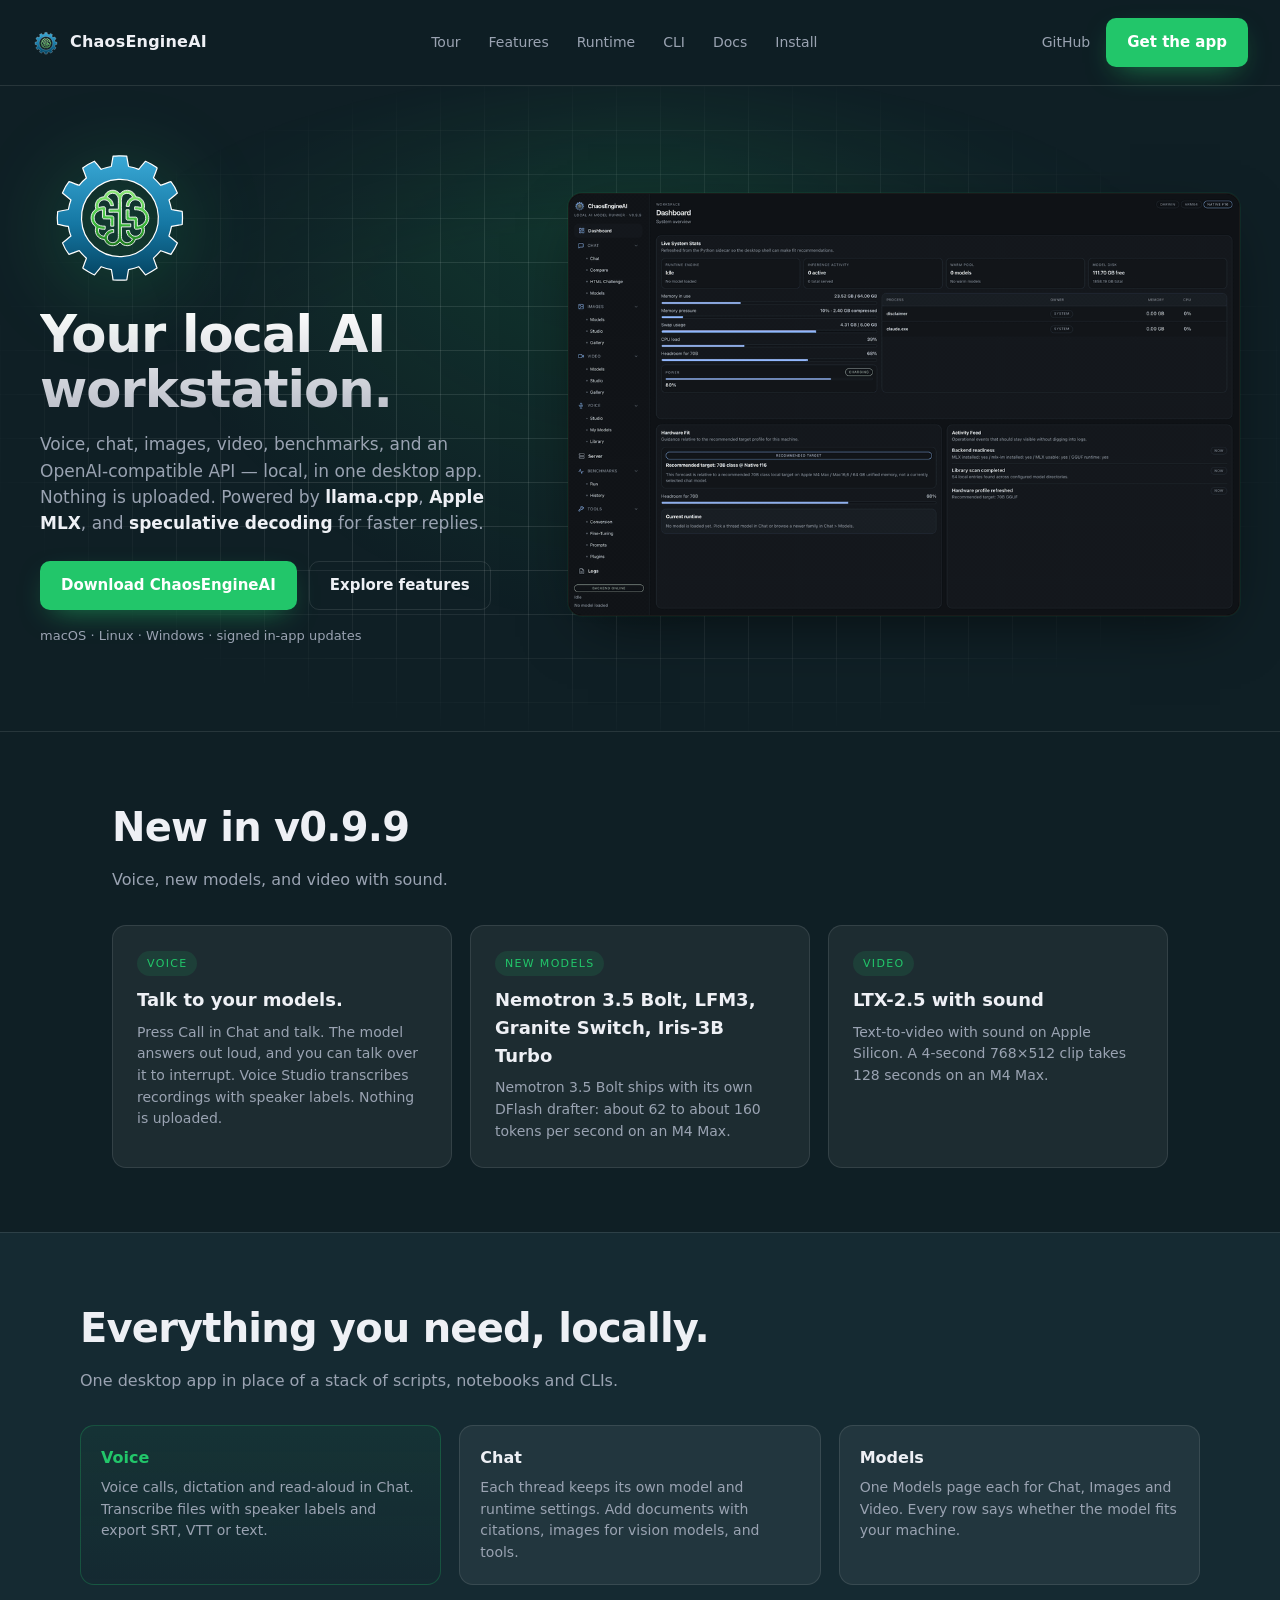
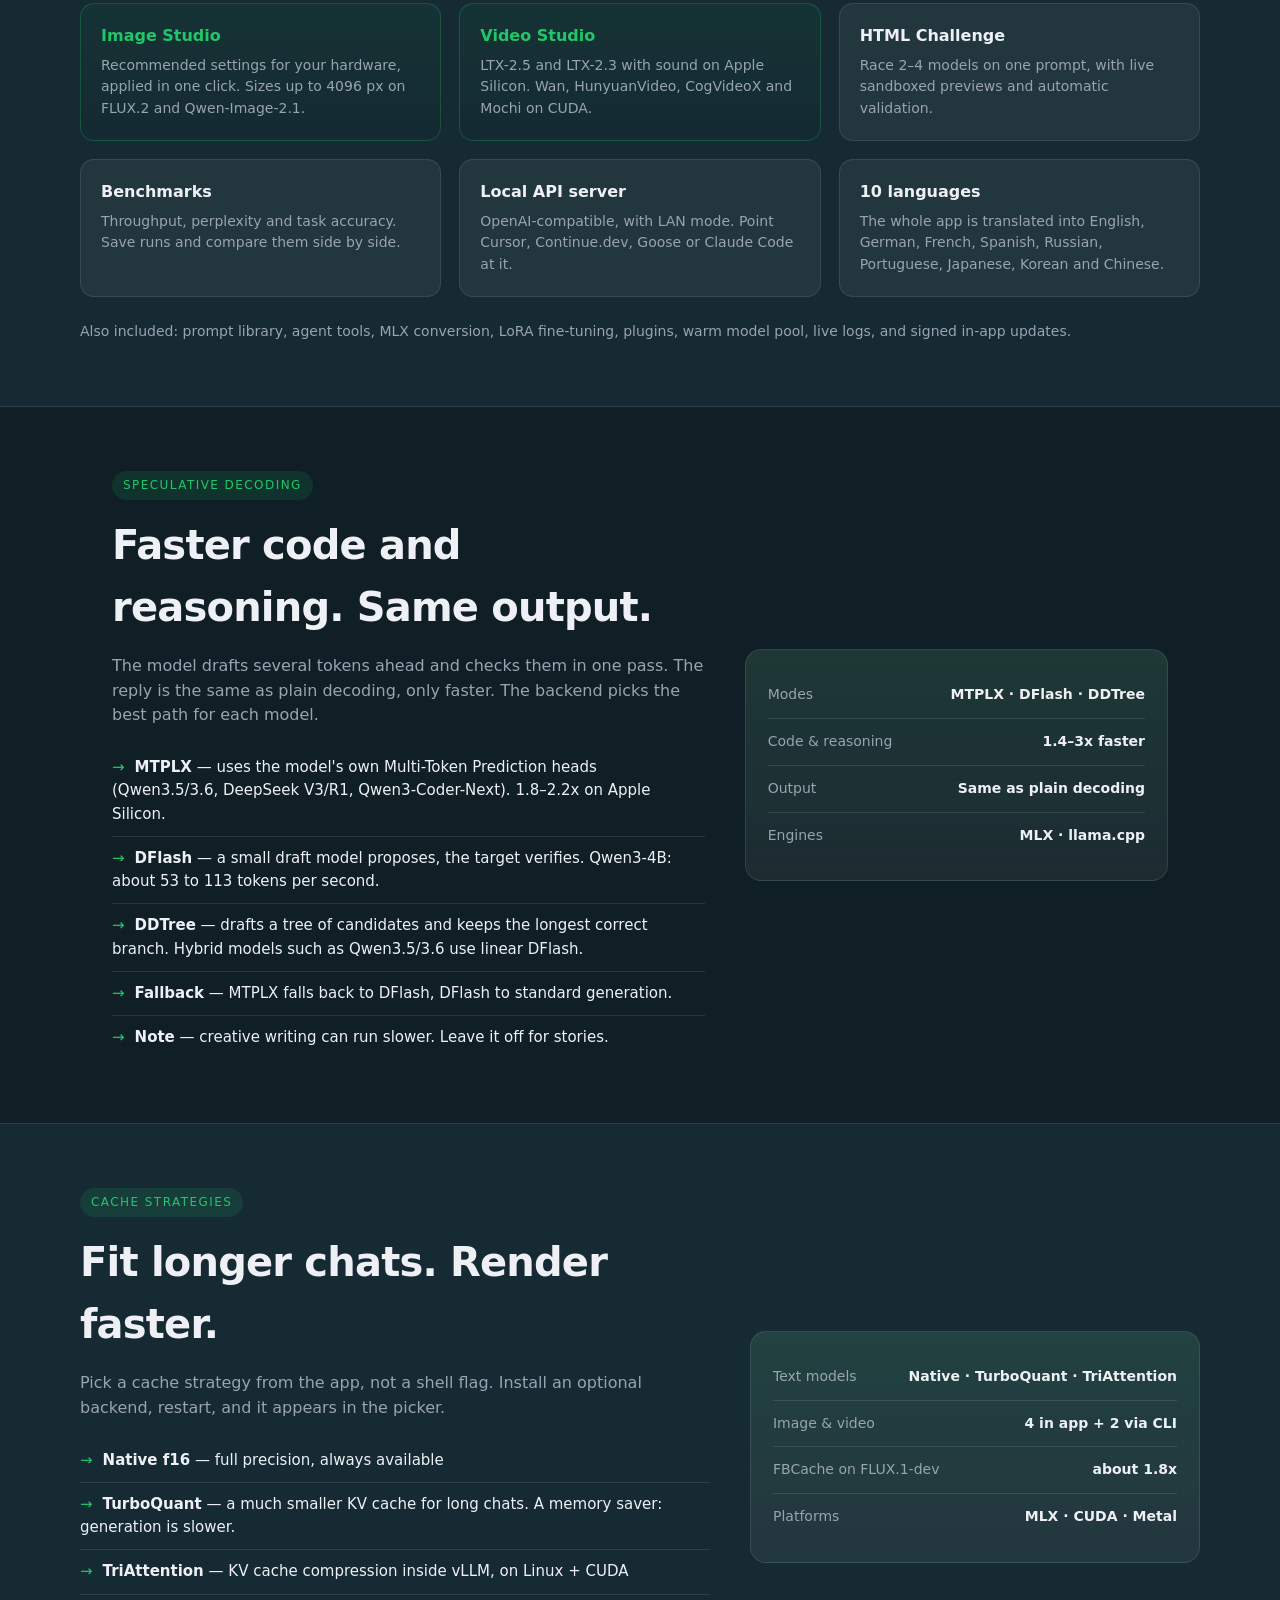
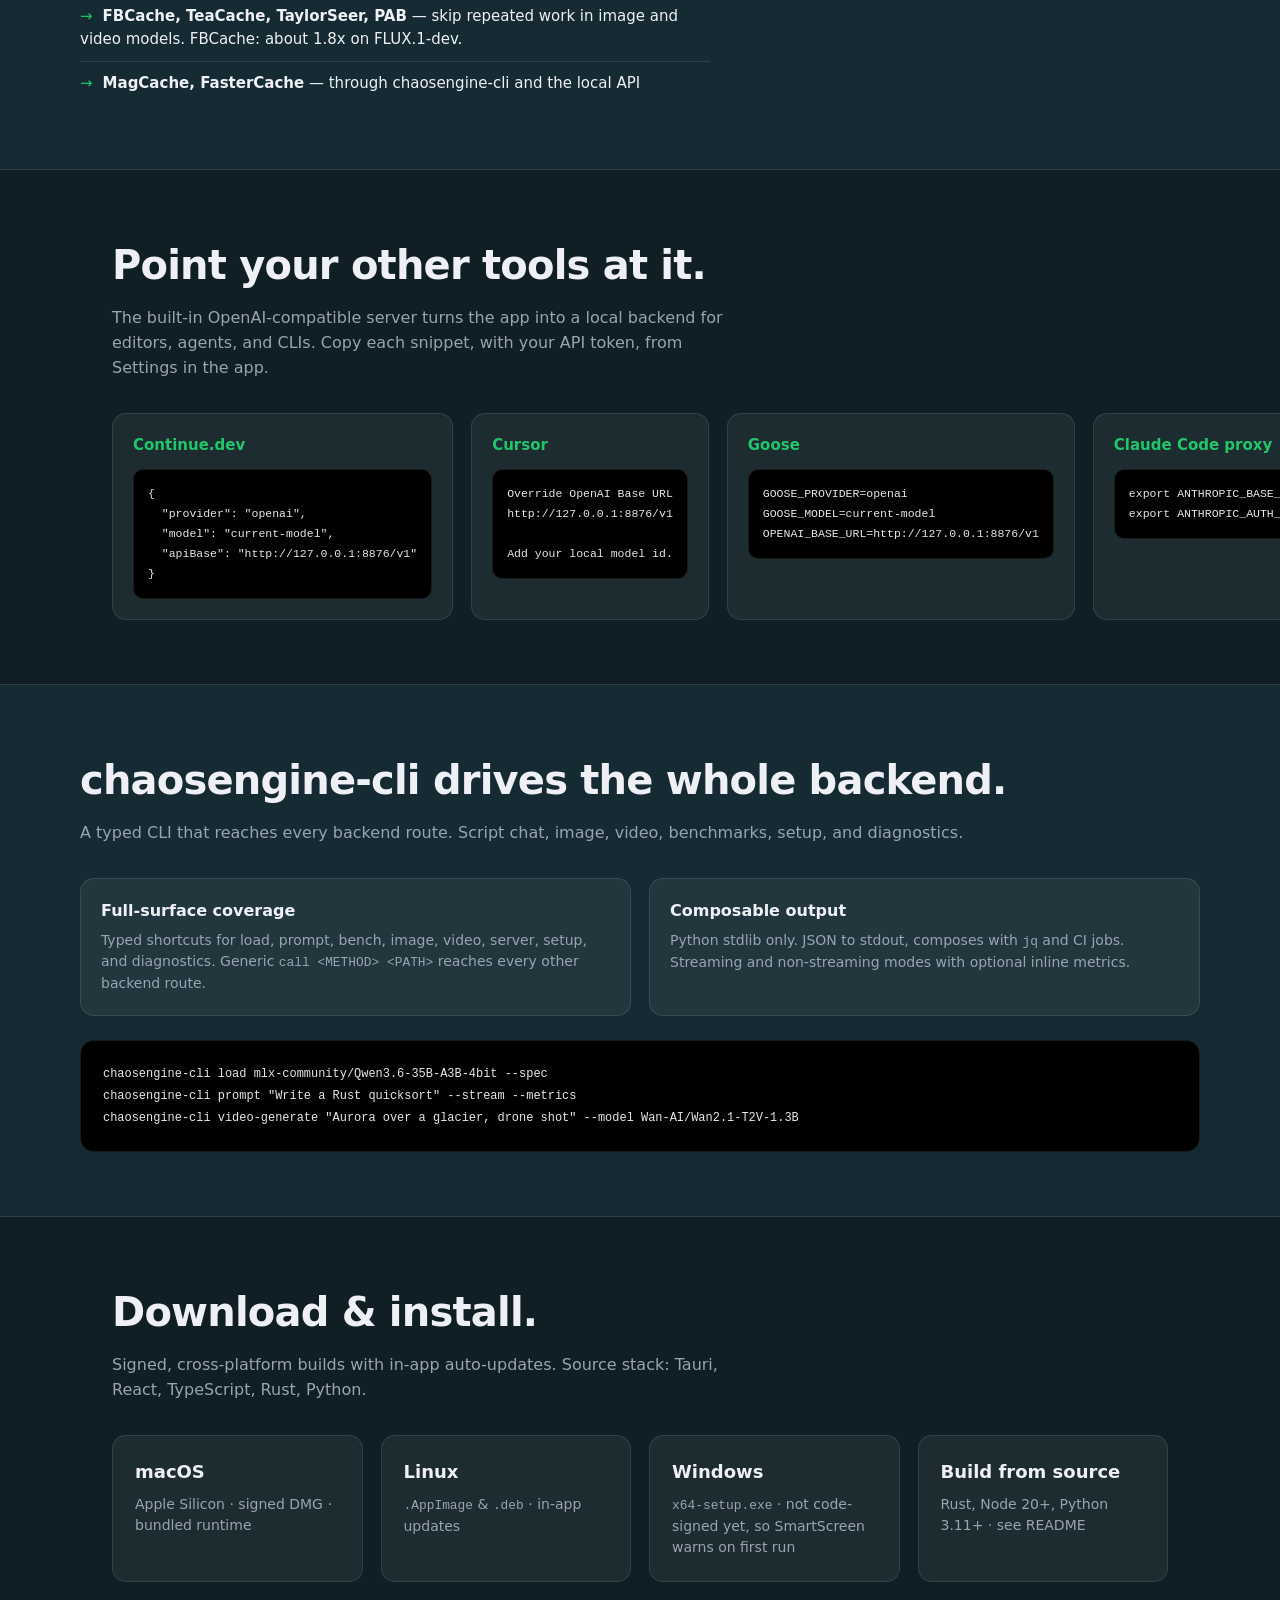
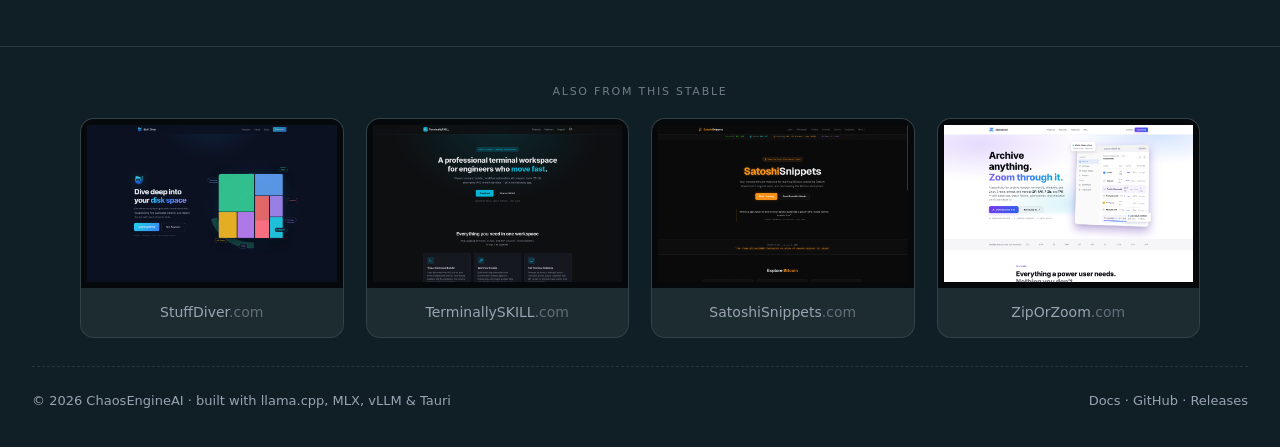
==== commit bea007ae: "site: restore the original design with v0.9.9 content Bring back the pre-revamp look (system fonts, " ====
--- a/index.html
+++ b/index.html
@@ -20,7 +20,7 @@
   content="Voice calls, chat, image and video generation, benchmarks, prompts, plugins, and OpenAI-compatible serving from one local desktop workspace. Nothing is uploaded. DFlash and DDTree speculative decoding plus a headless CLI."
 />
 <meta property="og:url" content="https://chaosengineai.com/" />
-<meta property="og:image" content="https://chaosengineai.com/assets/og-image.png" />
+<meta property="og:image" content="https://chaosengineai.com/assets/og-image.png?v=2" />
 <meta property="og:image:width" content="1200" />
 <meta property="og:image:height" content="630" />
 <meta name="twitter:card" content="summary_large_image" />
@@ -29,658 +29,248 @@
   name="twitter:description"
   content="Local AI workstation for voice, chat, benchmarks, image and video generation, plugins, OpenAI-compatible serving, and a headless chaosengine-cli."
 />
-<meta name="twitter:image" content="https://chaosengineai.com/assets/og-image.png" />
-<link rel="preconnect" href="https://fonts.googleapis.com" />
-<link rel="preconnect" href="https://fonts.gstatic.com" crossorigin />
-<link
-  href="https://fonts.googleapis.com/css2?family=Manrope:wght@400;500;600;700;800&amp;family=Space+Grotesk:wght@400;500;700&amp;display=swap"
-  rel="stylesheet"
-/>
-<link rel="stylesheet" href="styles.css?v=19" />
+<meta name="twitter:image" content="https://chaosengineai.com/assets/og-image.png?v=2" />
+<link rel="stylesheet" href="styles.css?v=22" />
 <script defer src="https://cloud.umami.is/script.js" data-website-id="cc576ff6-5db0-40a6-91dc-a39ac3b7d1ac" data-domains="chaosengineai.com,www.chaosengineai.com"></script>
 </head>
 <body>
-<div class="page-shell">
-  <div class="ambient ambient-a" aria-hidden="true"></div>
-  <div class="ambient ambient-b" aria-hidden="true"></div>
-
-  <header class="site-header">
-    <a class="brand" href="#top" aria-label="ChaosEngineAI home">
-      <img src="assets/logo-mark.svg?v=2" alt="" class="brand-mark" />
-      <span>ChaosEngineAI</span>
-    </a>
-    <nav class="site-nav" aria-label="Primary">
-      <a href="#surfaces">Product</a>
-      <a href="#runtime">Runtime Lab</a>
-      <a href="#features">Features</a>
-      <a href="#cli">CLI</a>
-      <a href="/docs/">Docs</a>
-      <a href="#download">Download</a>
-    </nav>
-    <div class="site-actions">
-      <a class="nav-link" href="https://github.com/cryptopoly/ChaosEngineAI" target="_blank" rel="noopener">GitHub</a>
-      <a class="button button-primary" href="#download" data-download>Get the app</a>
-    </div>
-  </header>
-
-  <main id="top">
-    <section class="hero">
-      <div class="hero-copy" data-reveal>
+<header class="nav">
+  <a class="brand" href="#top">
+    <img src="assets/logo-mark.svg?v=2" alt="" class="brand-mark" />
+    <span>ChaosEngineAI</span>
+  </a>
+  <nav>
+    <a href="#tour">Tour</a>
+    <a href="#features">Features</a>
+    <a href="#runtime">Runtime</a>
+    <a href="#cli">CLI</a>
+    <a href="https://github.com/cryptopoly/ChaosEngineAI/tree/main/docs" target="_blank" rel="noopener">Docs</a>
+    <a href="#install">Install</a>
+  </nav>
+  <div class="nav-actions">
+    <a class="nav-link" href="https://github.com/cryptopoly/ChaosEngineAI" target="_blank" rel="noopener">GitHub</a>
+    <a class="btn primary" href="#download" data-download>Get the app</a>
+  </div>
+</header>
+
+<main id="top">
+  <section class="hero" id="tour">
+    <div class="hero-split">
+      <div class="hero-text">
+        <img src="assets/logo-mark.svg?v=2" alt="ChaosEngineAI" class="hero-logo" />
         <h1>Your local AI workstation.</h1>
-        <p class="hero-lede">
-          Voice, chat, images, video, benchmarks, and an OpenAI-compatible API — local, in one desktop app.
+        <p class="lede">
+          Voice, chat, images, video, benchmarks, and an OpenAI-compatible API &mdash; local, in one desktop app.
+          Nothing is uploaded. Powered by <strong>llama.cpp</strong>, <strong>Apple MLX</strong>,
+          and <strong>speculative decoding</strong> for faster replies.
         </p>
-        <div class="hero-actions">
-          <a class="button button-primary" href="#download" data-download>Download ChaosEngineAI</a>
-          <a class="button button-secondary" href="#surfaces">Explore the product</a>
+        <div class="cta">
+          <a class="btn primary" href="#download" data-download>Download ChaosEngineAI</a>
+          <a class="btn ghost" href="#features">Explore features</a>
         </div>
-        <div class="hero-proof-grid">
-          <div class="proof-card">
-            <span class="proof-label">New in v0.9.9</span>
-            <strong class="proof-value">Voice, all local</strong>
-            <p>Call your model and talk over it, dictate, hear replies, and transcribe files with speaker labels. Nothing is uploaded.</p>
-          </div>
-          <div class="proof-card">
-            <span class="proof-label">Speculative decoding</span>
-            <strong class="proof-value">MTPLX + DFlash + DDTree</strong>
-            <p>Native MTP on Apple Silicon, draft-model DFlash, tree-aware DDTree. The backend routes each model to a path it supports.</p>
-          </div>
-          <div class="proof-card">
-            <span class="proof-label">Cache control</span>
-            <strong class="proof-value">7 + 2 strategies</strong>
-            <p>Native, TurboQuant (memory saver), TriAttention (Linux + CUDA), plus FBCache, TeaCache, TaylorSeer and PAB for diffusion. MagCache and FasterCache via CLI / API.</p>
-          </div>
+        <p class="sub">macOS &middot; Linux &middot; Windows &middot; signed in-app updates</p>
+      </div>
+      <div class="hero-gif">
+        <div class="tour-frame">
+          <picture>
+            <source media="(max-width:880px)" srcset="assets/hero-mobile.jpg" />
+            <img src="assets/tour.gif" alt="ChaosEngineAI walkthrough" />
+          </picture>
         </div>
       </div>
-
-      <div class="hero-stage" data-reveal>
-        <div class="hero-console">
-          <div class="console-topbar">
-            <span></span>
-            <span></span>
-            <span></span>
-            <div class="console-status">
-              <span>local runtime online</span>
-              <span class="status-dot"></span>
-            </div>
-          </div>
-          <div class="console-main">
-            <div class="console-visual">
-              <img src="https://raw.githubusercontent.com/cryptopoly/ChaosEngineAI/main/Screenshots/v0.9.9/dashboard.png" alt="ChaosEngineAI dashboard" />
-            </div>
-          </div>
-        </div>
-        <div class="hero-platforms" aria-label="Supported platforms">
-          <span>macOS</span>
-          <span class="dot" aria-hidden="true">·</span>
-          <span>Linux</span>
-          <span class="dot" aria-hidden="true">·</span>
-          <span>Windows</span>
-          <span class="dot" aria-hidden="true">·</span>
-          <span>signed in-app updates</span>
-        </div>
-      </div>
-    </section>
-
-    <section class="section section-light narrative-strip">
-      <div class="section-heading narrow" data-reveal>
-        <span class="eyebrow-pill eyebrow-pill-dark">Why it feels different</span>
-        <h2>Not a launcher. A control plane.</h2>
+    </div>
+    <div class="grid-bg" aria-hidden="true"></div>
+  </section>
+
+  <section class="section" id="whats-new">
+    <h2>New in v0.9.9</h2>
+    <p class="section-lede">Voice, new models, and video with sound.</p>
+    <div class="proof-grid">
+      <div class="proof-card">
+        <span class="tag">Voice</span>
+        <strong>Talk to your models.</strong>
+        <p>Press Call in Chat and talk. The model answers out loud, and you can talk over it to interrupt. Voice Studio transcribes recordings with speaker labels. Nothing is uploaded.</p>
+      </div>
+      <div class="proof-card">
+        <span class="tag">New models</span>
+        <strong>Nemotron 3.5 Bolt, LFM3, Granite Switch, Iris-3B Turbo</strong>
+        <p>Nemotron 3.5 Bolt ships with its own DFlash drafter: about 62 to about 160 tokens per second on an M4 Max.</p>
+      </div>
+      <div class="proof-card">
+        <span class="tag">Video</span>
+        <strong>LTX-2.5 with sound</strong>
+        <p>Text-to-video with sound on Apple Silicon. A 4-second 768&times;512 clip takes 128 seconds on an M4 Max.</p>
+      </div>
+    </div>
+  </section>
+
+  <section id="features" class="section dark">
+    <h2>Everything you need, locally.</h2>
+    <p class="section-lede">One desktop app in place of a stack of scripts, notebooks and CLIs.</p>
+    <div class="features">
+      <div class="feature accent"><h3>Voice</h3><p>Voice calls, dictation and read-aloud in Chat. Transcribe files with speaker labels and export SRT, VTT or text.</p></div>
+      <div class="feature"><h3>Chat</h3><p>Each thread keeps its own model and runtime settings. Add documents with citations, images for vision models, and tools.</p></div>
+      <div class="feature"><h3>Models</h3><p>One Models page each for Chat, Images and Video. Every row says whether the model fits your machine.</p></div>
+      <div class="feature accent"><h3>Image Studio</h3><p>Recommended settings for your hardware, applied in one click. Sizes up to 4096&nbsp;px on FLUX.2 and Qwen-Image-2.1.</p></div>
+      <div class="feature accent"><h3>Video Studio</h3><p>LTX-2.5 and LTX-2.3 with sound on Apple Silicon. Wan, HunyuanVideo, CogVideoX and Mochi on CUDA.</p></div>
+      <div class="feature"><h3>HTML Challenge</h3><p>Race 2&ndash;4 models on one prompt, with live sandboxed previews and automatic validation.</p></div>
+      <div class="feature"><h3>Benchmarks</h3><p>Throughput, perplexity and task accuracy. Save runs and compare them side by side.</p></div>
+      <div class="feature"><h3>Local API server</h3><p>OpenAI-compatible, with LAN mode. Point Cursor, Continue.dev, Goose or Claude Code at it.</p></div>
+      <div class="feature"><h3>10 languages</h3><p>The whole app is translated into English, German, French, Spanish, Russian, Portuguese, Japanese, Korean and Chinese.</p></div>
+    </div>
+    <p class="also">Also included: prompt library, agent tools, MLX conversion, LoRA fine-tuning, plugins, warm model pool, live logs, and signed in-app updates.</p>
+  </section>
+
+  <section id="runtime" class="section">
+    <div class="tq">
+      <div>
+        <span class="tag">Speculative decoding</span>
+        <h2>Faster code and reasoning. Same output.</h2>
         <p>
-          Models, runtime tuning, voice, tool calling, image and video pipelines, server, benchmarks, prompt library,
-          and plugins — one workspace, one mental model.
+          The model drafts several tokens ahead and checks them in one pass. The reply is the same as
+          plain decoding, only faster. The backend picks the best path for each model.
         </p>
-      </div>
-      <div class="narrative-grid">
-        <article class="narrative-card" data-reveal>
-          <h3>Runtime decisions in one place</h3>
-          <p>
-            Native f16, compressed KV cache, speculative decoding. Pick from the UI, not a shell flag.
-          </p>
-        </article>
-        <article class="narrative-card" data-reveal>
-          <h3>Proof, not vibes</h3>
-          <p>
-            Run a benchmark, save it, diff it. Know whether a cache strategy or draft model is actually worth it.
-          </p>
-        </article>
-        <article class="narrative-card" data-reveal>
-          <h3>Outputs that stay together</h3>
-          <p>
-            Threads, images, videos, recordings, transcripts, templates, logs, adapters, and API snippets all live in one desktop surface.
-          </p>
-        </article>
-      </div>
-    </section>
-
-    <section class="section section-cream" id="surfaces">
-      <div class="section-heading" data-reveal>
-        <span class="eyebrow-pill eyebrow-pill-dark">Product tour</span>
-        <h2>The way a power user actually moves through it.</h2>
+        <ul class="bullets">
+          <li><strong>MTPLX</strong> &mdash; uses the model's own Multi-Token Prediction heads (Qwen3.5/3.6, DeepSeek V3/R1, Qwen3-Coder-Next). 1.8&ndash;2.2x on Apple Silicon.</li>
+          <li><strong>DFlash</strong> &mdash; a small draft model proposes, the target verifies. Qwen3-4B: about 53 to 113 tokens per second.</li>
+          <li><strong>DDTree</strong> &mdash; drafts a tree of candidates and keeps the longest correct branch. Hybrid models such as Qwen3.5/3.6 use linear DFlash.</li>
+          <li><strong>Fallback</strong> &mdash; MTPLX falls back to DFlash, DFlash to standard generation.</li>
+          <li><strong>Note</strong> &mdash; creative writing can run slower. Leave it off for stories.</li>
+        </ul>
+      </div>
+      <div class="card">
+        <div class="card-row"><span>Modes</span><strong>MTPLX &middot; DFlash &middot; DDTree</strong></div>
+        <div class="card-row"><span>Code &amp; reasoning</span><strong>1.4&ndash;3x faster</strong></div>
+        <div class="card-row"><span>Output</span><strong>Same as plain decoding</strong></div>
+        <div class="card-row"><span>Engines</span><strong>MLX &middot; llama.cpp</strong></div>
+      </div>
+    </div>
+  </section>
+
+  <section class="section dark">
+    <div class="tq">
+      <div>
+        <span class="tag">Cache strategies</span>
+        <h2>Fit longer chats. Render faster.</h2>
         <p>
-          Voice, chat, models, benchmarks, image and video studios, and OpenAI-compatible serving — one runtime-aware desktop.
+          Pick a cache strategy from the app, not a shell flag. Install an optional backend, restart,
+          and it appears in the picker.
         </p>
-      </div>
-
-      <div class="surface-shell" data-reveal>
-        <div class="surface-tabs" role="tablist" aria-label="Product surfaces">
-          <button class="surface-tab surface-tab-active" type="button" data-surface-button="voice">Voice</button>
-          <button class="surface-tab" type="button" data-surface-button="chat">Chat</button>
-          <button class="surface-tab" type="button" data-surface-button="models">Models</button>
-          <button class="surface-tab" type="button" data-surface-button="html-challenge">HTML Challenge</button>
-          <button class="surface-tab" type="button" data-surface-button="benchmarks">Benchmarks</button>
-          <button class="surface-tab" type="button" data-surface-button="image-studio">Image Studio</button>
-          <button class="surface-tab" type="button" data-surface-button="video-studio">Video Studio</button>
-          <button class="surface-tab" type="button" data-surface-button="server">Server</button>
-        </div>
-
-        <div class="surface-panel">
-          <div class="surface-copy">
-            <span class="surface-kicker" id="surface-kicker">Voice calls, dictation, read-aloud, Voice Studio</span>
-            <h3 id="surface-title">Talk to your models. Nothing is uploaded.</h3>
-            <p id="surface-body">
-              Press Call in Chat and talk: the app hears when you stop, the model answers out loud, and you can talk over
-              it to interrupt. Transcribe recordings with speaker labels, then edit, export, or send them to a chat.
-            </p>
-            <div class="surface-metrics" id="surface-metrics"></div>
-            <ul class="surface-points" id="surface-points"></ul>
-          </div>
-          <div class="surface-visual">
-            <div class="surface-frame">
-              <img
-                id="surface-image"
-                src="https://raw.githubusercontent.com/cryptopoly/ChaosEngineAI/main/Screenshots/v0.9.9/voice-studio.png"
-                alt="ChaosEngineAI Voice Studio"
-              />
-            </div>
-          </div>
-        </div>
-      </div>
-    </section>
-
-    <section class="section section-dark runtime-lab" id="runtime">
-      <div class="section-heading section-heading-light" data-reveal>
-        <span class="eyebrow-pill">Runtime Lab</span>
-        <h2>The knobs that actually matter.</h2>
-        <p>
-          Speculative decoding for speed, cache compression for memory. Real telemetry, not hand-waving.
-        </p>
-      </div>
-
-      <div class="lab-grid">
-        <article class="lab-card" data-reveal>
-          <div class="lab-header">
-            <span class="eyebrow-pill">Speculative decoding</span>
-            <h3>MTPLX, DFlash, DDTree</h3>
-          </div>
-          <p class="lab-copy">
-            Native MTP heads on Apple Silicon, draft-model DFlash, tree-aware DDTree. Backend auto-picks based on the model.
-          </p>
-          <div class="mode-switch" role="tablist" aria-label="Speculative modes">
-            <button class="mode-chip mode-chip-active" type="button" data-spec-mode="standard">Standard</button>
-            <button class="mode-chip" type="button" data-spec-mode="mtplx">MTPLX</button>
-            <button class="mode-chip" type="button" data-spec-mode="dflash">DFlash</button>
-            <button class="mode-chip" type="button" data-spec-mode="ddtree">DDTree</button>
-          </div>
-          <label class="slider-label" for="spec-budget">
-            Tree budget
-            <span id="spec-budget-label">24 nodes</span>
-          </label>
-          <input id="spec-budget" class="range-input" type="range" min="0" max="64" step="4" value="24" />
-          <div class="lab-stat-grid">
-            <div class="lab-stat">
-              <span>Speedup</span>
-              <strong id="spec-speed">1.0x</strong>
-            </div>
-            <div class="lab-stat">
-              <span>Acceptance</span>
-              <strong id="spec-acceptance">Baseline</strong>
-            </div>
-            <div class="lab-stat">
-              <span>Runtime note</span>
-              <strong id="spec-runtime">Native generation</strong>
-            </div>
-          </div>
-          <p class="lab-note" id="spec-note">
-            Standard decoding keeps the simplest possible path. Turn on DFlash or DDTree when you want faster generation
-            with native f16 cache.
-          </p>
-        </article>
-
-        <article class="lab-card" data-reveal>
-          <div class="lab-header">
-            <span class="eyebrow-pill">KV cache compression</span>
-            <h3>Estimate the memory win</h3>
-          </div>
-          <p class="lab-copy">
-            Each strategy is a first-class runtime choice — not a buried config flag.
-          </p>
-          <div class="strategy-grid" role="tablist" aria-label="Cache strategies">
-            <button class="strategy-chip strategy-chip-active" type="button" data-strategy="native">Native f16</button>
-            <button class="strategy-chip" type="button" data-strategy="turboquant">TurboQuant</button>
-            <button class="strategy-chip" type="button" data-strategy="triattention">TriAttention</button>
-            <button class="strategy-chip" type="button" data-strategy="fbcache">FBCache</button>
-            <button class="strategy-chip" type="button" data-strategy="teacache">TeaCache</button>
-            <button class="strategy-chip" type="button" data-strategy="taylorseer">TaylorSeer</button>
-            <button class="strategy-chip" type="button" data-strategy="pab">PAB</button>
-          </div>
-          <label class="slider-label" for="context-window">
-            Context window
-            <span id="context-window-label">32K</span>
-          </label>
-          <input id="context-window" class="range-input" type="range" min="8" max="256" step="8" value="32" />
-          <div class="memory-meter" aria-hidden="true">
-            <div class="memory-meter-track">
-              <div class="memory-meter-fill" id="memory-meter-fill"></div>
-            </div>
-          </div>
-          <div class="lab-stat-grid">
-            <div class="lab-stat">
-              <span>Estimated cache</span>
-              <strong id="cache-footprint">9.0 GB</strong>
-            </div>
-            <div class="lab-stat">
-              <span>Compression</span>
-              <strong id="cache-ratio">1.0x</strong>
-            </div>
-            <div class="lab-stat">
-              <span>Best fit</span>
-              <strong id="cache-platform">All runtimes</strong>
-            </div>
-          </div>
-          <p class="lab-note" id="cache-note">
-            Native f16 keeps maximum fidelity. Compression backends appear in the app automatically once installed into
-            the local runtime.
-          </p>
-        </article>
-      </div>
-    </section>
-
-    <section class="section section-light" id="features">
-      <div class="section-heading" data-reveal>
-        <span class="eyebrow-pill eyebrow-pill-dark">Feature spread</span>
-        <h2>Broader than a launcher. Tighter than a notebook.</h2>
-        <p>
-          Local inference, voice, agent tooling, image and video workflows, evaluation, and developer integrations — one surface.
-        </p>
-      </div>
-
-      <div class="cluster-grid">
-        <article class="cluster-card" data-reveal>
-          <span class="cluster-kicker">Voice</span>
-          <h3>Talk to your models. Nothing is uploaded.</h3>
-          <ul>
-            <li>Voice calls in Chat: press Call, talk, and interrupt the model mid-answer. Every turn is saved in the thread.</li>
-            <li>Dictation from the composer, and a speaker button on every reply (or have replies read automatically).</li>
-            <li>Voice Studio: transcribe files or recordings in a queue with speaker labels, translate to English, edit, and export TXT, Markdown, SRT, VTT or JSON.</li>
-            <li>Speak turns long text into speech, saved as WAV or MP3. Voice Library keeps every recording, transcript and clip.</li>
-            <li>Install the voice pack once (about 2 GB). Apple Silicon: Parakeet, Nemotron 3.5 or Whisper, plus Kokoro. Windows and Linux: Whisper and Kokoro, newer and less tested.</li>
-          </ul>
-        </article>
-
-        <article class="cluster-card" data-reveal>
-          <span class="cluster-kicker">Chat and prompting</span>
-          <h3>Threads that remember their runtime.</h3>
-          <ul>
-            <li>Multi-thread chat with pinned sessions and per-thread model + runtime memory.</li>
-            <li>Document uploads with chunked retrieval and inline citations.</li>
-            <li>Vision attachments, reasoning mode, and collapsible thinking traces.</li>
-            <li>Tool calling: web search, calculator, file reader, code executor.</li>
-            <li>Prompt Library with searchable templates, tags, and one-click apply.</li>
-          </ul>
-        </article>
-
-        <article class="cluster-card" data-reveal>
-          <span class="cluster-kicker">Models and runtimes</span>
-          <h3>From browsing to serving without leaving the app.</h3>
-          <ul>
-            <li>One Models page each for Chat, Images and Video, with curated catalogs, Hugging Face browsing, and filters for Installed, Available, Downloading or Needs attention.</li>
-            <li>Best fit for your hardware: every row says Fits, Tight, Won't fit, or Not for this machine, marks estimates as estimates, and each family points at the newest model that fits.</li>
-            <li>Multiple model directories, and Apple Silicon conversion from Hugging Face checkpoints to MLX with live progress.</li>
-            <li>Warm-pool runtime reuse for instant reactivation of recent profiles.</li>
-            <li>OpenAI-compatible local server with LAN mode, auto-start, and live request stats.</li>
-          </ul>
-        </article>
-
-        <article class="cluster-card" data-reveal>
-          <span class="cluster-kicker">Added in v0.9.9</span>
-          <h3>New models, ready to run.</h3>
-          <ul>
-            <li>Nemotron 3.5 Bolt (NVIDIA): a 4B-effective assistant model for voice and device assistants. The official 6 GB build runs on macOS, Windows and Linux; with its DFlash drafter an M4 Max goes from about 62 to about 160 tokens per second.</li>
-            <li>Granite Switch 4.1 (IBM, Apache 2.0): the 8B and 30B Granite models in one checkpoint with built-in decision and safety adapters. The app runs the chat model.</li>
-            <li>LFM3-1.7B (Liquid AI): 256K context, 16 languages, tool calling. About 250 tokens per second on an M4 Max with the official MLX 4-bit build (about 1 GB), plus an official GGUF for every platform.</li>
-            <li>Nemotron 3.5 speech recognition (Apple Silicon): 40 languages with automatic language detection. A 5-second clip takes about 0.14 seconds on an M4 Max once the model is loaded.</li>
-            <li>Iris-3B Turbo on Apple Silicon (Apache 2.0): four steps, a 1024 by 1024 image in about 18 seconds on an M4 Max, using 7.5 GB of memory.</li>
-          </ul>
-        </article>
-
-        <article class="cluster-card" data-reveal>
-          <span class="cluster-kicker">Image Studio</span>
-          <h3>A full local image pipeline.</h3>
-          <ul>
-            <li>Images Models page for curated diffusion models, with fit badges and compatibility-aware installs.</li>
-            <li>"Recommended for this machine": steps, size and other settings with a reason and a Measured or Estimated tag, applied in one click. On an M4 Max, FLUX 3 Klein at 8 steps takes 40 seconds instead of 70 with no visible difference.</li>
-            <li>Bigger images: each model has its own size limit (FLUX.2 and Qwen-Image-2.1 up to 4096) and the memory check counts pixels. On a 64 GB Mac, FLUX 3 Klein made a 3072 by 3072 image in under two minutes; 4096 by 4096 was refused with a size that fits.</li>
-            <li>Aspect ratios, seeds, negatives, and quality presets; a gallery with reruns, seed variation, reveal on disk, and saved metadata so you can reproduce what worked.</li>
-            <li>Preload and unload controls so diffusion behaves like the text runtime. Controls an engine ignores are hidden.</li>
-          </ul>
-        </article>
-
-        <article class="cluster-card" data-reveal>
-          <span class="cluster-kicker">Video Studio</span>
-          <h3>Local text-to-video, same workspace.</h3>
-          <ul>
-            <li>LTX-2.3 and LTX-2.5 on Apple Silicon run on their own MLX engine and write sound with the picture. Clips with sound show a Sound badge and a speaker button in the gallery, and play with sound.</li>
-            <li>Measured on an M4 Max: a 4-second 768 by 512 clip takes about 2.5 minutes with LTX-2.3 and 128 seconds with LTX-2.5, which is now the default LTX model.</li>
-            <li>LTX-2.5 is a gated Hugging Face repo: accept its licence on the model page and give your token read access to public gated repos.</li>
-            <li>Wan 2.1 and Wan 2.2 A14B: one-click install downloads the checkpoint and converts it to MLX in the background.</li>
-            <li>Cross-platform fallback via diffusers and stable-diffusion.cpp on CUDA (HunyuanVideo, CogVideoX, Mochi).</li>
-            <li>"Recommended for this machine" settings, cache strategies (FBCache, TeaCache, TaylorSeer, MagCache, PAB, FasterCache), and live per-step thumbnails on diffusers models so you can kill bad seeds early.</li>
-          </ul>
-        </article>
-
-        <article class="cluster-card" data-reveal>
-          <span class="cluster-kicker">Performance and proof</span>
-          <h3>Measure the tradeoff. Don't guess.</h3>
-          <ul>
-            <li>Throughput, perplexity, and task-accuracy benchmarks in the same UI.</li>
-            <li>Persistent history with chart and table views, delta tables, scatter plots.</li>
-            <li>DFlash and DDTree speculative decoding on Apple Silicon with draft-model auto-resolution. On a 30B-class 4-bit model, code and reasoning replies run 1.4 to 1.7 times faster; creative writing can run slower, so leave it off for stories.</li>
-            <li>Runtime controls for cache bits, FP16 layers, context, fused attention.</li>
-            <li>Live telemetry, backend health, logs, and orphaned-worker cleanup.</li>
-          </ul>
-        </article>
-
-        <article class="cluster-card" data-reveal>
-          <span class="cluster-kicker">Extensibility</span>
-          <h3>Built for people who wire tools together.</h3>
-          <ul>
-            <li>Plugin system for cache strategies, engines, tools, sources, and post-processors.</li>
-            <li>LoRA adapter discovery plus fine-tuning hooks for local workflows.</li>
-            <li>Remote provider configs for OpenAI-compatible APIs, stored locally with masked keys.</li>
-            <li>Integration snippets for Continue.dev, Goose, Cursor, and Claude Code via the local API.</li>
-            <li>In-app updates across macOS, Linux, and Windows, delivered as cryptographically signed packages.</li>
-          </ul>
-        </article>
-      </div>
-    </section>
-
-    <section class="section section-accent integrations" id="integrations">
-      <div class="section-heading section-heading-tight" data-reveal>
-        <span class="eyebrow-pill eyebrow-pill-dark">Drop-in local backend</span>
-        <h2>Point your other tools at it.</h2>
-        <p>
-          The built-in OpenAI-compatible server turns the app into a local backend for editors, agents, and CLIs.
-        </p>
-      </div>
-
-      <div class="integration-grid">
-        <article class="integration-card" data-reveal>
-          <span class="integration-label">Continue.dev</span>
-          <pre>{
+        <ul class="bullets">
+          <li><strong>Native f16</strong> &mdash; full precision, always available</li>
+          <li><strong>TurboQuant</strong> &mdash; a much smaller KV cache for long chats. A memory saver: generation is slower.</li>
+          <li><strong>TriAttention</strong> &mdash; KV cache compression inside vLLM, on Linux + CUDA</li>
+          <li><strong>FBCache, TeaCache, TaylorSeer, PAB</strong> &mdash; skip repeated work in image and video models. FBCache: about 1.8x on FLUX.1-dev.</li>
+          <li><strong>MagCache, FasterCache</strong> &mdash; through chaosengine-cli and the local API</li>
+        </ul>
+      </div>
+      <div class="card">
+        <div class="card-row"><span>Text models</span><strong>Native &middot; TurboQuant &middot; TriAttention</strong></div>
+        <div class="card-row"><span>Image &amp; video</span><strong>4 in app + 2 via CLI</strong></div>
+        <div class="card-row"><span>FBCache on FLUX.1-dev</span><strong>about 1.8x</strong></div>
+        <div class="card-row"><span>Platforms</span><strong>MLX &middot; CUDA &middot; Metal</strong></div>
+      </div>
+    </div>
+  </section>
+
+  <section id="integrations" class="section">
+    <h2>Point your other tools at it.</h2>
+    <p class="section-lede">The built-in OpenAI-compatible server turns the app into a local backend for editors, agents, and CLIs. Copy each snippet, with your API token, from Settings in the app.</p>
+    <div class="integration-grid">
+      <div class="integration-card">
+        <h3>Continue.dev</h3>
+        <pre><code>{
   "provider": "openai",
   "model": "current-model",
   "apiBase": "http://127.0.0.1:8876/v1"
-}</pre>
-        </article>
-        <article class="integration-card" data-reveal>
-          <span class="integration-label">Cursor</span>
-          <pre>Override OpenAI Base URL
+}</code></pre>
+      </div>
+      <div class="integration-card">
+        <h3>Cursor</h3>
+        <pre><code>Override OpenAI Base URL
 http://127.0.0.1:8876/v1
 
-Add your local model id.</pre>
-        </article>
-        <article class="integration-card" data-reveal>
-          <span class="integration-label">Goose</span>
-          <pre>GOOSE_PROVIDER=openai
+Add your local model id.</code></pre>
+      </div>
+      <div class="integration-card">
+        <h3>Goose</h3>
+        <pre><code>GOOSE_PROVIDER=openai
 GOOSE_MODEL=current-model
-OPENAI_BASE_URL=http://127.0.0.1:8876/v1</pre>
-        </article>
-        <article class="integration-card" data-reveal>
-          <span class="integration-label">Claude Code proxy</span>
-          <pre>export ANTHROPIC_BASE_URL=http://127.0.0.1:8876/v1
-export ANTHROPIC_AUTH_TOKEN=not-needed</pre>
-        </article>
-      </div>
-    </section>
-
-    <section class="section section-light" id="cli">
-      <div class="section-heading" data-reveal>
-        <span class="eyebrow-pill eyebrow-pill-dark">Headless automation</span>
-        <h2>chaosengine-cli drives the whole backend.</h2>
-        <p>
-          A typed CLI that reaches every backend route. Script chat, image, video, benchmarks, setup, and diagnostics.
-        </p>
-      </div>
-
-      <div class="cluster-grid">
-        <article class="cluster-card" data-reveal>
-          <span class="cluster-kicker">Full-surface coverage</span>
-          <h3>Typed shortcuts plus a generic dispatcher.</h3>
-          <ul>
-            <li>Typed shortcuts for load, prompt, bench, image, video, server, setup, and diagnostics.</li>
-            <li>Generic <code>call &lt;METHOD&gt; &lt;PATH&gt;</code> reaches every other backend route.</li>
-            <li>Python stdlib only. No extra dependencies.</li>
-            <li>JSON to stdout — composes cleanly with <code>jq</code> and CI jobs.</li>
-            <li>Streaming and non-streaming modes with optional inline metrics.</li>
-          </ul>
-        </article>
-
-        <article class="integration-card" data-reveal>
-          <span class="integration-label">Quick start</span>
-          <pre>chaosengine-cli load mlx-community/Qwen3.6-35B-A3B-4bit --spec
+OPENAI_BASE_URL=http://127.0.0.1:8876/v1</code></pre>
+      </div>
+      <div class="integration-card">
+        <h3>Claude Code proxy</h3>
+        <pre><code>export ANTHROPIC_BASE_URL=http://127.0.0.1:8876/v1
+export ANTHROPIC_AUTH_TOKEN=&lt;your-api-token&gt;</code></pre>
+      </div>
+    </div>
+  </section>
+
+  <section id="cli" class="section dark">
+    <h2>chaosengine-cli drives the whole backend.</h2>
+    <p class="section-lede">A typed CLI that reaches every backend route. Script chat, image, video, benchmarks, setup, and diagnostics.</p>
+    <div class="cli-grid">
+      <div class="feature">
+        <h3>Full-surface coverage</h3>
+        <p>Typed shortcuts for load, prompt, bench, image, video, server, setup, and diagnostics. Generic <code>call &lt;METHOD&gt; &lt;PATH&gt;</code> reaches every other backend route.</p>
+      </div>
+      <div class="feature">
+        <h3>Composable output</h3>
+        <p>Python stdlib only. JSON to stdout, composes with <code>jq</code> and CI jobs. Streaming and non-streaming modes with optional inline metrics.</p>
+      </div>
+    </div>
+    <div class="cli-example">
+      <pre><code>chaosengine-cli load mlx-community/Qwen3.6-35B-A3B-4bit --spec
 chaosengine-cli prompt "Write a Rust quicksort" --stream --metrics
-chaosengine-cli video-generate "Aurora over a glacier, drone shot" --model Wan-AI/Wan2.1-T2V-1.3B</pre>
-        </article>
-      </div>
-    </section>
-
-    <section class="section section-download" id="download">
-      <div class="section-heading section-heading-light" data-reveal>
-        <span class="eyebrow-pill">Download and build</span>
-        <h2>Install fast. Or build from source.</h2>
-        <p>
-          Release builds for macOS, Linux, and Windows with signed in-app updates. Source stack: Tauri, React, TypeScript, Rust, Python.
-        </p>
-      </div>
-
-      <div class="download-grid">
-        <a class="download-card" href="https://github.com/cryptopoly/ChaosEngineAI/releases/latest">
-          <span class="download-kicker">macOS</span>
-          <h3>Signed DMG</h3>
-          <p>Apple Silicon build with bundled runtime and in-app updates.</p>
-        </a>
-        <a class="download-card" href="https://github.com/cryptopoly/ChaosEngineAI/releases/latest">
-          <span class="download-kicker">Linux</span>
-          <h3>AppImage and .deb</h3>
-          <p>Portable packages for workstation setups and test rigs.</p>
-        </a>
-        <a class="download-card" href="https://github.com/cryptopoly/ChaosEngineAI/releases/latest">
-          <span class="download-kicker">Windows</span>
-          <h3>NSIS installer</h3>
-          <p>x64 desktop install path with bundled runtime. Not code-signed yet, so SmartScreen warns on first run.</p>
-        </a>
-        <a class="download-card" href="https://github.com/cryptopoly/ChaosEngineAI#readme">
-          <span class="download-kicker">Source</span>
-          <h3>Tauri plus Python</h3>
-          <p>Build it yourself with Rust, Node 20+, and Python 3.11+.</p>
-        </a>
-      </div>
-
-      <div class="download-actions" data-reveal>
-        <a class="button button-primary" href="#download" data-download>Choose my installer</a>
-        <a class="button button-secondary button-secondary-light" href="https://github.com/cryptopoly/ChaosEngineAI" target="_blank" rel="noopener">
-          Browse the repo
-        </a>
-      </div>
-    </section>
-  </main>
-
-  <footer class="site-footer">
-    <div class="sister-sites" data-show="true">
-      <div class="sister-label">Also from this stable</div>
-      <div class="sister-list">
-        <a href="https://stuffdiver.com" target="_blank" rel="noopener">
-          <div class="sister-thumb"><img src="othersites/StuffDiver.png" alt="" loading="lazy" /></div>
-          <div class="sister-name">StuffDiver<span>.com</span></div>
-        </a>
-        <a href="https://terminallyskill.com" target="_blank" rel="noopener">
-          <div class="sister-thumb"><img src="othersites/TerminallySKILL.png" alt="" loading="lazy" /></div>
-          <div class="sister-name">TerminallySKILL<span>.com</span></div>
-        </a>
-        <a href="https://satoshisnippets.com" target="_blank" rel="noopener">
-          <div class="sister-thumb"><img src="othersites/SatoshiSnippets.png" alt="" loading="lazy" /></div>
-          <div class="sister-name">SatoshiSnippets<span>.com</span></div>
-        </a>
-        <a href="https://ziporzoom.com" target="_blank" rel="noopener">
-          <div class="sister-thumb"><img src="othersites/ZipOrZoom.png" alt="" loading="lazy" /></div>
-          <div class="sister-name">ZipOrZoom<span>.com</span></div>
-        </a>
-      </div>
-    </div>
-
-    <div class="footer-main">
-      <div>
-        <div class="footer-brand">
-          <img src="assets/logo-mark.svg?v=2" alt="" />
-          <strong>ChaosEngineAI</strong>
-        </div>
-        <p>Local AI control plane for voice, chat, image, video, benchmarks, and OpenAI-compatible serving.</p>
-      </div>
-      <div class="footer-links">
-        <a href="/docs/">Docs</a>
-        <a href="#cli">CLI</a>
-        <a href="https://github.com/cryptopoly/ChaosEngineAI">GitHub</a>
-        <a href="https://github.com/cryptopoly/ChaosEngineAI/releases">Releases</a>
-        <a href="https://github.com/cryptopoly/ChaosEngineAI#readme">README</a>
-      </div>
-    </div>
-  </footer>
-</div>
-
-<script id="surface-data" type="application/json">
-[
-  {
-    "id": "voice",
-    "kicker": "Voice calls, dictation, read-aloud, Voice Studio",
-    "title": "Talk to your models. Nothing is uploaded.",
-    "body": "Press Call in Chat and talk: the app hears when you stop, the model answers out loud, and you can talk over it to interrupt. Transcribe recordings with speaker labels, then edit, export, or send them to a chat.",
-    "metrics": ["Voice calls", "Speaker labels", "Runs locally"],
-    "points": [
-      "Dictate from the composer, and use the speaker button on any reply, or have replies read automatically.",
-      "Voice Studio queues files or recordings, labels speakers, translates to English, and exports TXT, Markdown, SRT, VTT or JSON.",
-      "Speak turns long text into speech with pauses and voice previews, saved as WAV or MP3. Voice Library keeps it all."
-    ],
-    "image": "https://raw.githubusercontent.com/cryptopoly/ChaosEngineAI/main/Screenshots/v0.9.9/voice-studio.png",
-    "alt": "ChaosEngineAI Voice Studio"
-  },
-  {
-    "id": "chat",
-    "kicker": "Threads, voice calls, tools, citations, compare mode",
-    "title": "A chat surface that remembers how it was run.",
-    "body": "Each thread carries its own model, cache strategy, context length, and spec-dec settings. Add docs, feed images to vision models, talk to the model by voice, or compare two runtimes side-by-side.",
-    "metrics": ["Pinned threads", "Tool traces", "Reasoning panel"],
-    "points": [
-      "Upload docs and get inline citations from chunked retrieval.",
-      "Toggle tools — web search, calculator, code executor, file reader.",
-      "Compare mode streams the same prompt through two runtime profiles."
-    ],
-    "image": "https://raw.githubusercontent.com/cryptopoly/ChaosEngineAI/main/Screenshots/v0.9.9/chat.png",
-    "alt": "ChaosEngineAI Chat tab"
-  },
-  {
-    "id": "models",
-    "kicker": "One Models page per area",
-    "title": "Find the model that fits your machine.",
-    "body": "Chat, Images and Video each have a single Models page. Filter by Installed, Available, Downloading or Needs attention, and see whether each model fits your hardware before you download it.",
-    "metrics": ["Fit badges", "Hub search", "One-click launch"],
-    "points": [
-      "Every row says Fits, Tight, Won't fit, or Not for this machine, and marks estimates as estimates.",
-      "Each family points at its best fit: the newest model that fits comfortably.",
-      "A model your machine cannot run is hidden unless it is already on disk. Deleting image or video files asks first."
-    ],
-    "image": "https://raw.githubusercontent.com/cryptopoly/ChaosEngineAI/main/Screenshots/v0.9.9/chat-models.png",
-    "alt": "ChaosEngineAI Chat Models page"
-  },
-  {
-    "id": "html-challenge",
-    "kicker": "Side-by-side HTML generation",
-    "title": "Race 2-4 models on the same prompt.",
-    "body": "Pick the models, set each slot's thinking mode + reasoning effort + seed, then issue one prompt. Every slot streams in parallel with a sandboxed live preview, automated HTML validation, and persistent history.",
-    "metrics": ["Live previews", "Per-slot seeds", "Retry + repair"],
-    "points": [
-      "Sandboxed iframe renders each model's output so script crashes surface immediately.",
-      "Automated valid / partial / script-error / blank-render / no-html validation per slot.",
-      "Re-open earlier runs from history; retry, continue, or repair failed slots in place."
-    ],
-    "image": "https://raw.githubusercontent.com/cryptopoly/ChaosEngineAI/main/Screenshots/HTML%20Challenge%20v4.png",
-    "alt": "ChaosEngineAI HTML Challenge tab"
-  },
-  {
-    "id": "benchmarks",
-    "kicker": "Throughput, perplexity, task accuracy",
-    "title": "Benchmark the tradeoff. Don't argue about it.",
-    "body": "Real runs, saved and diffable. Filter, chart, and compare cache strategies and runtime profiles without leaving the app.",
-    "metrics": ["History diffs", "Scatter plots", "Saved runs"],
-    "points": [
-      "Throughput for latency and tok/sec.",
-      "Perplexity for quality retention; task accuracy for multiple-choice evals.",
-      "Diff two saved runs with delta tables and visual history."
-    ],
-    "image": "https://raw.githubusercontent.com/cryptopoly/ChaosEngineAI/main/Screenshots/13.%20Benchmarks_v2.png",
-    "alt": "ChaosEngineAI Benchmarks tab"
-  },
-  {
-    "id": "image-studio",
-    "kicker": "Local diffusion models, recommended settings, saved outputs",
-    "title": "Generate locally. Start from settings that suit your machine.",
-    "body": "Pick a model on the Images Models page, preload it, and generate. Image Studio shows recommended settings for your hardware, each with a reason and a Measured or Estimated tag, and applies them in one click.",
-    "metrics": ["Recommended settings", "Seed reuse", "Per-model size limits"],
-    "points": [
-      "On an M4 Max, FLUX 3 Klein at 8 steps takes 40 seconds instead of 70 with no visible difference.",
-      "No fixed 2048 px cap: each model has its own limit (FLUX.2 and Qwen-Image-2.1 up to 4096) and the memory check counts pixels.",
-      "Iris-3B Turbo on Apple Silicon: a 1024 by 1024 image in about 18 seconds on an M4 Max, using 7.5 GB of memory."
-    ],
-    "image": "https://raw.githubusercontent.com/cryptopoly/ChaosEngineAI/main/Screenshots/v0.9.9/image-studio.png",
-    "alt": "ChaosEngineAI Image Studio tab"
-  },
-  {
-    "id": "video-studio",
-    "kicker": "Text-to-video with sound, all local",
-    "title": "Text-to-video that runs on your machine.",
-    "body": "LTX-2.3 and LTX-2.5 run on their own MLX engine on Apple Silicon and write sound with the picture. Diffusers + stable-diffusion.cpp on CUDA cover HunyuanVideo, CogVideoX, and Mochi. Same workspace, same controls as Image Studio.",
-    "metrics": ["LTX with sound", "MLX on macOS", "CUDA on Linux + Windows"],
-    "points": [
-      "Measured on an M4 Max: a 4-second 768 by 512 clip takes about 2.5 minutes with LTX-2.3 and 128 seconds with LTX-2.5.",
-      "Clips with sound show a Sound badge and a speaker button in the gallery, and play with sound. The sound follows your prompt.",
-      "Wan 2.1 and Wan 2.2 A14B install in one click and convert to MLX in the background."
-    ],
-    "image": "https://raw.githubusercontent.com/cryptopoly/ChaosEngineAI/main/Screenshots/v0.9.9/video-studio.png",
-    "alt": "ChaosEngineAI Video Studio tab"
-  },
-  {
-    "id": "server",
-    "kicker": "OpenAI-compatible serving",
-    "title": "The desktop app is a local API backend.",
-    "body": "Serve the loaded model through an OpenAI-compatible API, expose on LAN if you want, and copy integration snippets from the UI.",
-    "metrics": ["LAN mode", "Warm pool", "Curl snippets"],
-    "points": [
-      "Start, stop, and restart the local server alongside your models.",
-      "Keep multiple runtime profiles warm; activate instantly.",
-      "Point Continue.dev, Cursor, Goose, or Claude Code at the local endpoint."
-    ],
-    "image": "https://raw.githubusercontent.com/cryptopoly/ChaosEngineAI/main/Screenshots/11.%20Server_v2.png",
-    "alt": "ChaosEngineAI Server tab"
-  }
-]
-</script>
-
+chaosengine-cli video-generate "Aurora over a glacier, drone shot" --model Wan-AI/Wan2.1-T2V-1.3B</code></pre>
+    </div>
+  </section>
+
+  <section id="install" class="section">
+    <h2 id="download">Download &amp; install.</h2>
+    <p class="section-lede">Signed, cross-platform builds with in-app auto-updates. Source stack: Tauri, React, TypeScript, Rust, Python.</p>
+    <div class="dl-grid dl-grid-4">
+      <a class="dl-tile" href="https://github.com/cryptopoly/ChaosEngineAI/releases/latest"><h3>macOS</h3><p>Apple Silicon &middot; signed DMG &middot; bundled runtime</p></a>
+      <a class="dl-tile" href="https://github.com/cryptopoly/ChaosEngineAI/releases/latest"><h3>Linux</h3><p><code>.AppImage</code> &amp; <code>.deb</code> &middot; in-app updates</p></a>
+      <a class="dl-tile" href="https://github.com/cryptopoly/ChaosEngineAI/releases/latest"><h3>Windows</h3><p><code>x64-setup.exe</code> &middot; not code-signed yet, so SmartScreen warns on first run</p></a>
+      <a class="dl-tile" href="https://github.com/cryptopoly/ChaosEngineAI#readme"><h3>Build from source</h3><p>Rust, Node 20+, Python 3.11+ &middot; see README</p></a>
+    </div>
+  </section>
+</main>
+
+<footer>
+  <div class="sister-sites" data-show="true">
+    <div class="sister-label">Also from this stable</div>
+    <div class="sister-list" style="grid-template-columns:repeat(4,minmax(0,1fr))">
+      <a href="https://stuffdiver.com" target="_blank" rel="noopener">
+        <div class="sister-thumb"><img src="othersites/StuffDiver.png" alt="" loading="lazy" /></div>
+        <div class="sister-name">StuffDiver<span>.com</span></div>
+      </a>
+      <a href="https://terminallyskill.com" target="_blank" rel="noopener">
+        <div class="sister-thumb"><img src="othersites/TerminallySKILL.png" alt="" loading="lazy" /></div>
+        <div class="sister-name">TerminallySKILL<span>.com</span></div>
+      </a>
+      <a href="https://satoshisnippets.com" target="_blank" rel="noopener">
+        <div class="sister-thumb"><img src="othersites/SatoshiSnippets.png" alt="" loading="lazy" /></div>
+        <div class="sister-name">SatoshiSnippets<span>.com</span></div>
+      </a>
+      <a href="https://ziporzoom.com" target="_blank" rel="noopener">
+        <div class="sister-thumb"><img src="othersites/ZipOrZoom.png" alt="" loading="lazy" /></div>
+        <div class="sister-name">ZipOrZoom<span>.com</span></div>
+      </a>
+    </div>
+  </div>
+  <div class="foot-main">
+    <div>&copy; <span id="y"></span> ChaosEngineAI &middot; built with llama.cpp, MLX, vLLM &amp; Tauri</div>
+    <div><a href="https://github.com/cryptopoly/ChaosEngineAI/tree/main/docs">Docs</a> &middot; <a href="https://github.com/cryptopoly/ChaosEngineAI">GitHub</a> &middot; <a href="https://github.com/cryptopoly/ChaosEngineAI/releases">Releases</a></div>
+  </div>
+</footer>
 <script>
-  if (new URLSearchParams(location.search).has("nositer")) {
-    document.querySelector(".sister-sites")?.setAttribute("data-show", "false");
+  document.getElementById('y').textContent = new Date().getFullYear();
+  if (new URLSearchParams(location.search).has('nositer')) {
+    document.querySelector('.sister-sites')?.setAttribute('data-show','false');
   }
 </script>
-<script defer src="site.js?v=3"></script>
 <script defer src="download.js?v=3"></script>
 </body>
 </html>
--- a/styles.css
+++ b/styles.css
@@ -1,1501 +1,188 @@
 :root{
-  --ink:#08131c;
-  --ink-2:#10212e;
-  --ink-3:#173243;
-  --paper:#f6f0e6;
-  --paper-2:#fdf8f1;
-  --sand:#e8dcc8;
-  --line:rgba(8,19,28,.12);
-  --line-dark:rgba(255,255,255,.12);
-  --text:#0f2230;
-  --text-soft:#476273;
-  --text-dark:#f4f1e8;
-  --text-dark-soft:#9fb4c2;
-  --mint:#4be39b;
-  --teal:#16b4b3;
-  --gold:#f2b659;
-  --coral:#ff8a63;
-  --card:#ffffff;
-  --card-dark:rgba(255,255,255,.06);
-  --shadow:0 24px 80px rgba(8,19,28,.14);
-  --shadow-dark:0 28px 90px rgba(0,0,0,.38);
-  --radius-xl:28px;
-  --radius-lg:20px;
-  --radius-md:14px;
-  --max:1240px;
+  --bg:#0f1f25;
+  --bg-2:#152a32;
+  --fg:#eef0f5;
+  --muted:#9aa3b2;
+  --accent:#22c66a;
+  --accent-2:#ffb199;
+  --line:rgba(255,255,255,.1);
+  --card:rgba(255,255,255,.06);
 }
-
 *{box-sizing:border-box}
 html{scroll-behavior:smooth}
-body{
-  margin:0;
-  font-family:"Manrope",system-ui,sans-serif;
-  /* Dark-green page background — same teal-tinted navy as the hero card.
-     Subtle vertical gradient adds depth without breaking the cohesion. */
-  background:#091521;
-  color:var(--text-dark);
-  -webkit-font-smoothing:antialiased;
-  text-rendering:optimizeLegibility;
-}
+html,body{margin:0;padding:0;background:var(--bg);color:var(--fg);font-family:-apple-system,BlinkMacSystemFont,"SF Pro Display","Inter",system-ui,sans-serif;-webkit-font-smoothing:antialiased;line-height:1.55}
+a{color:inherit;text-decoration:none}
+img{max-width:100%;display:block}
+code{font-family:"SF Mono",ui-monospace,Menlo,monospace;font-size:.92em}
+pre{margin:0}
 
-a{color:inherit;text-decoration:none}
-img{display:block;max-width:100%}
-button,input{font:inherit}
+.nav{position:sticky;top:0;z-index:10;display:flex;align-items:center;justify-content:space-between;padding:18px 32px;background:rgba(15,31,37,.75);backdrop-filter:blur(12px);border-bottom:1px solid var(--line)}
+.brand{display:flex;align-items:center;gap:10px;font-weight:600;letter-spacing:.2px}
+.brand-mark{width:28px;height:28px}
+.nav nav{display:flex;gap:28px}
+.nav nav a{color:var(--muted);font-size:14px;transition:color .2s}
+.nav nav a:hover{color:var(--fg)}
+.nav-actions{display:flex;align-items:center;gap:16px}
+.nav-link{color:var(--muted);font-size:14px;transition:color .2s}
+.nav-link:hover{color:var(--fg)}
 
-.page-shell{
-  position:relative;
-  overflow:hidden;
-}
+.hero{position:relative;padding:64px 32px 72px;overflow:hidden;border-bottom:1px solid var(--line)}
+.hero-split{position:relative;z-index:1;max-width:1200px;margin:0 auto;display:grid;grid-template-columns:1fr 1.4fr;gap:48px;align-items:center}
+.hero-text{display:flex;flex-direction:column;align-items:flex-start}
+.hero-logo{width:min(160px,40%);margin:0 0 24px;filter:drop-shadow(0 12px 40px rgba(34,198,106,.35))}
+.hero h1{font-size:clamp(32px,4vw,52px);line-height:1.08;margin:0 0 14px;letter-spacing:-.02em;background:linear-gradient(180deg,#fff,#b9bdc8);-webkit-background-clip:text;background-clip:text;color:transparent}
+.lede{font-size:17px;color:var(--muted);margin:0 0 24px}
+.lede strong{color:var(--fg)}
+.hero-gif{min-width:0}
+.cta{display:flex;gap:12px;flex-wrap:wrap}
+.btn{display:inline-block;padding:12px 20px;border-radius:10px;font-weight:600;font-size:15px;border:1px solid transparent;transition:transform .15s,background .2s,border-color .2s}
+.btn.primary{background:var(--accent);color:#fff;box-shadow:0 10px 30px -12px rgba(34,198,106,.7)}
+.btn.primary:hover{transform:translateY(-1px)}
+.btn.ghost{border-color:var(--line);color:var(--fg)}
+.btn.ghost:hover{border-color:rgba(255,255,255,.25)}
+.sub{margin-top:16px;font-size:13px;color:var(--muted)}
 
-.ambient{
-  position:fixed;
-  inset:auto;
-  pointer-events:none;
-  z-index:0;
-  filter:blur(12px);
-  opacity:.6;
-}
+.grid-bg{position:absolute;inset:0;background-image:radial-gradient(circle at 50% 0%,rgba(34,198,106,.18),transparent 60%),linear-gradient(var(--line) 1px,transparent 1px),linear-gradient(90deg,var(--line) 1px,transparent 1px);background-size:auto,44px 44px,44px 44px;mask-image:radial-gradient(ellipse at center,#000 40%,transparent 75%)}
 
-.ambient-a{
-  top:60px;
-  right:-120px;
-  width:420px;
-  height:420px;
-  border-radius:50%;
-  background:radial-gradient(circle,rgba(75,227,155,.24),transparent 70%);
-}
+.section{padding:64px 32px;max-width:1120px;margin:0 auto}
+.section.dark{max-width:none;background:var(--bg-2);border-top:1px solid var(--line);border-bottom:1px solid var(--line)}
+.section.dark > *{max-width:1120px;margin-left:auto;margin-right:auto}
+.section h2{font-size:clamp(28px,3.5vw,40px);margin:0 0 10px;letter-spacing:-.02em}
+.section-lede{color:var(--muted);font-size:16px;max-width:640px;margin:0 0 32px}
 
-.ambient-b{
-  top:420px;
-  left:-140px;
-  width:360px;
-  height:360px;
-  border-radius:50%;
-  background:radial-gradient(circle,rgba(255,138,99,.18),transparent 72%);
-}
+.proof-grid{display:grid;grid-template-columns:repeat(3,1fr);gap:18px}
+.proof-card{background:var(--card);border:1px solid var(--line);border-radius:14px;padding:24px}
+.proof-card .tag{display:inline-block;font-size:11px;letter-spacing:.12em;text-transform:uppercase;color:var(--accent);background:rgba(34,198,106,.12);padding:4px 10px;border-radius:999px;margin-bottom:10px}
+.proof-card strong{display:block;font-size:18px;margin-bottom:8px}
+.proof-card p{margin:0;color:var(--muted);font-size:14px;line-height:1.55}
 
-.site-header{
-  position:sticky;
-  top:0;
-  z-index:20;
-  display:flex;
-  align-items:center;
-  justify-content:space-between;
-  gap:20px;
-  width:min(calc(100% - 32px),var(--max));
-  margin:16px auto 0;
-  padding:14px 18px;
-  border:1px solid rgba(255,255,255,.08);
-  border-radius:999px;
-  background:rgba(5,15,22,.68);
-  backdrop-filter:blur(18px);
-  color:var(--text-dark);
-  box-shadow:0 18px 50px rgba(0,0,0,.18);
-}
+.features{display:grid;grid-template-columns:repeat(3,1fr);gap:18px}
+.feature{background:var(--card);border:1px solid var(--line);border-radius:14px;padding:20px;transition:border-color .2s,transform .2s}
+.feature:hover{border-color:rgba(34,198,106,.45);transform:translateY(-2px)}
+.feature h3{margin:0 0 6px;font-size:16px}
+.feature p{margin:0;color:var(--muted);font-size:14px;line-height:1.55}
+.feature.accent{border-color:rgba(34,198,106,.25);background:linear-gradient(180deg,rgba(34,198,106,.06),transparent)}
+.feature.accent h3{color:var(--accent)}
 
-.brand{
-  display:inline-flex;
-  align-items:center;
-  gap:12px;
-  min-width:0;
-  font-family:"Space Grotesk",system-ui,sans-serif;
-  font-size:15px;
-  font-weight:700;
-  letter-spacing:.01em;
-}
+.also{margin:24px 0 0;color:var(--muted);font-size:14px}
 
-.brand-mark{
-  width:42px;
-  height:42px;
-  flex-shrink:0;
-}
+.tq{display:grid;grid-template-columns:1.4fr 1fr;gap:40px;align-items:center}
+.tag{display:inline-block;font-size:12px;letter-spacing:.12em;text-transform:uppercase;color:var(--accent);background:rgba(34,198,106,.12);padding:5px 11px;border-radius:999px;margin-bottom:14px}
+.tq h2{margin-top:0}
+.tq p{color:var(--muted);font-size:16px}
+.bullets{padding:0;margin:18px 0 0;list-style:none}
+.bullets li{padding:10px 0;border-bottom:1px solid var(--line);font-size:15px}
+.bullets li:before{content:"→";color:var(--accent);margin-right:10px}
+.bullets li:last-child{border-bottom:0}
+.bullets li strong{color:var(--fg)}
+.card{background:linear-gradient(180deg,rgba(34,198,106,.08),transparent),var(--card);border:1px solid var(--line);border-radius:16px;padding:22px}
+.card-row{display:flex;justify-content:space-between;padding:12px 0;border-bottom:1px solid var(--line);font-size:14px}
+.card-row:last-child{border-bottom:0}
+.card-row span{color:var(--muted)}
 
-.site-nav,
-.site-actions{
-  display:flex;
-  align-items:center;
-  gap:18px;
-}
+.integration-grid{display:grid;grid-template-columns:repeat(4,1fr);gap:18px}
+.integration-card{background:var(--card);border:1px solid var(--line);border-radius:14px;padding:20px;transition:border-color .2s}
+.integration-card:hover{border-color:rgba(34,198,106,.45)}
+.integration-card h3{margin:0 0 12px;font-size:15px;color:var(--accent)}
+.integration-card pre{background:#000;border:1px solid var(--line);border-radius:10px;padding:14px;overflow:auto;font-size:12.5px;line-height:1.6;color:#e6e6e6}
 
-.site-nav a,
-.nav-link{
-  color:var(--text-dark-soft);
-  font-size:14px;
-  transition:color .2s ease,opacity .2s ease;
-}
+.cli-grid{display:grid;grid-template-columns:repeat(2,1fr);gap:18px;margin-bottom:24px}
+.cli-example pre{background:#000;border:1px solid var(--line);border-radius:14px;padding:22px;overflow:auto;font-size:13px;line-height:1.7;color:#e6e6e6}
 
-.site-nav a:hover,
-.nav-link:hover{
-  color:var(--text-dark);
-}
+.tour-frame{border:1px solid var(--line);border-radius:14px;overflow:hidden;background:#000;box-shadow:0 20px 60px -20px rgba(0,0,0,.6),0 0 0 1px rgba(34,198,106,.08)}
+.tour-frame img{display:block;width:100%;height:auto}
 
-.button{
-  display:inline-flex;
-  align-items:center;
-  justify-content:center;
-  gap:10px;
-  min-height:46px;
-  padding:0 18px;
-  border-radius:999px;
-  border:1px solid transparent;
-  cursor:pointer;
-  transition:transform .18s ease,box-shadow .2s ease,border-color .2s ease,background .2s ease,color .2s ease;
-  font-weight:700;
-  font-size:14px;
-}
+.dl-grid{display:grid;grid-template-columns:repeat(3,1fr);gap:18px}
+.dl-grid.dl-grid-4{grid-template-columns:repeat(4,1fr)}
+.dl-tile{display:block;background:var(--card);border:1px solid var(--line);border-radius:14px;padding:22px;text-decoration:none;color:var(--fg);transition:border-color .2s,transform .15s,background .2s}
+.dl-tile:hover{border-color:rgba(34,198,106,.5);transform:translateY(-2px);background:rgba(34,198,106,.04)}
+.dl-tile h3{margin:0 0 8px;font-size:18px}
+.dl-tile p{margin:0;color:var(--muted);font-size:14px}
 
-.button:hover{transform:translateY(-1px)}
-
-.button-primary{
-  background:linear-gradient(135deg,var(--mint),#86f0bc);
-  color:#042114;
-  box-shadow:0 16px 40px rgba(75,227,155,.24);
-}
-
-.button-secondary{
-  border-color:rgba(255,255,255,.14);
-  background:rgba(255,255,255,.02);
-  color:var(--text-dark);
-}
-
-.button-secondary-light{
-  border-color:rgba(255,255,255,.2);
-}
-
-.hero{
-  position:relative;
-  z-index:1;
-  display:grid;
-  grid-template-columns:minmax(0,1.05fr) minmax(0,.95fr);
-  gap:48px;
-  width:min(calc(100% - 48px),var(--max));
-  margin:12px auto 0;
-  padding:36px 40px 88px;
-  color:var(--text-dark);
-}
-
-.hero:before{
-  content:"";
-  position:absolute;
-  inset:0;
-  z-index:-1;
-  border-radius:40px;
-  background:
-    radial-gradient(circle at 10% 20%,rgba(255,138,99,.22),transparent 38%),
-    radial-gradient(circle at 85% 18%,rgba(22,180,179,.22),transparent 34%),
-    linear-gradient(140deg,#07131b 0%,#0f2230 42%,#102533 100%);
-  box-shadow:var(--shadow-dark);
-}
-
-.hero-copy,
-.hero-stage{
-  padding:0;
-}
-
-.eyebrow-row{
-  display:flex;
-  flex-wrap:wrap;
-  gap:12px;
-  align-items:center;
-  margin-bottom:20px;
-}
-
-.eyebrow-pill{
-  display:inline-flex;
-  align-items:center;
-  min-height:30px;
-  padding:0 12px;
-  border-radius:999px;
-  background:rgba(75,227,155,.14);
-  border:1px solid rgba(75,227,155,.26);
-  color:#bcf9d9;
-  font-size:11px;
-  font-weight:800;
-  letter-spacing:.12em;
-  text-transform:uppercase;
-}
-
-.eyebrow-pill-dark{
-  background:rgba(8,19,28,.06);
-  border-color:rgba(8,19,28,.12);
-  color:var(--ink-2);
-}
-
-.eyebrow-copy{
-  color:var(--text-dark-soft);
-  font-size:13px;
-}
-
-.hero h1,
-.section-heading h2{
-  margin:0;
-  font-family:"Space Grotesk",system-ui,sans-serif;
-  line-height:1.04;
-  letter-spacing:-.03em;
-}
-
-.hero h1{
-  max-width:18ch;
-  font-size:clamp(2.25rem,4vw,3.5rem);
-}
-
-.hero-lede{
-  max-width:560px;
-  margin:18px 0 0;
-  color:var(--text-dark-soft);
-  font-size:17px;
-  line-height:1.55;
-}
-
-.hero-actions{
-  display:flex;
-  flex-wrap:wrap;
-  gap:14px;
-  margin-top:22px;
-}
-
-.hero-proof-grid{
-  display:grid;
-  grid-template-columns:repeat(3,minmax(0,1fr));
-  gap:14px;
-  margin-top:28px;
-}
-
-.proof-card{
-  padding:24px 22px 22px;
-  border:1px solid rgba(255,255,255,.09);
-  border-radius:18px;
-  background:rgba(255,255,255,.04);
-}
-
-.proof-label{
-  display:block;
-  color:#b4c5d1;
-  font-size:11px;
-  font-weight:800;
-  letter-spacing:.12em;
-  text-transform:uppercase;
-}
-
-.proof-value{
-  display:block;
-  margin-top:10px;
-  font-size:20px;
-  font-weight:800;
-  color:var(--text-dark);
-}
-
-.proof-card p{
-  margin:8px 0 0;
-  color:var(--text-dark-soft);
-  font-size:14px;
-  line-height:1.55;
-}
-
-.hero-marquee{
-  display:flex;
-  flex-wrap:wrap;
-  gap:10px;
-  margin-top:20px;
-}
-
-.hero-marquee span{
-  min-height:34px;
-  padding:0 12px;
-  border-radius:999px;
-  border:1px solid rgba(255,255,255,.12);
-  background:rgba(255,255,255,.04);
-  color:#d8e4ea;
-  font-size:13px;
-  display:inline-flex;
-  align-items:center;
-}
-
-.hero-stage{
-  position:relative;
-  display:flex;
-  flex-direction:column;
-  align-items:center;
-  justify-content:center;
-  gap:18px;
-  min-height:100%;
-}
-
-.hero-platforms{
-  display:flex;
-  flex-wrap:wrap;
-  align-items:center;
-  justify-content:center;
-  gap:10px;
-  color:var(--text-dark-soft);
-  font-size:13px;
-  font-weight:600;
-  letter-spacing:.02em;
-}
-
-.hero-platforms .dot{
-  color:rgba(159,180,194,.5);
-  font-weight:700;
-}
-
-.hero-orbit{
-  position:absolute;
-  z-index:1;
-  padding:10px 14px;
-  border-radius:999px;
-  border:1px solid rgba(255,255,255,.12);
-  background:rgba(6,18,26,.78);
-  color:#dce6ec;
-  font-size:12px;
-  font-weight:700;
-  box-shadow:0 12px 28px rgba(0,0,0,.18);
-}
-
-.hero-orbit-a{top:10%;right:6%}
-.hero-orbit-b{top:56%;left:-2%}
-.hero-orbit-c{bottom:8%;right:12%}
-
-.hero-console{
-  position:relative;
-  width:min(100%,610px);
-  overflow:hidden;
-  border:1px solid rgba(255,255,255,.12);
-  border-radius:28px;
-  background:linear-gradient(180deg,rgba(255,255,255,.06),rgba(255,255,255,.03));
-  box-shadow:var(--shadow-dark);
-}
-
-.console-topbar{
-  display:flex;
-  align-items:center;
-  gap:8px;
-  padding:16px 18px;
-  border-bottom:1px solid rgba(255,255,255,.08);
-}
-
-.console-topbar > span{
-  width:10px;
-  height:10px;
-  border-radius:50%;
-  background:rgba(255,255,255,.22);
-}
-
-.console-status{
-  margin-left:auto;
-  display:flex;
-  align-items:center;
-  gap:10px;
-  color:#d9e5eb;
-  font-size:12px;
-  font-weight:700;
-  text-transform:uppercase;
-  letter-spacing:.12em;
-}
-
-.status-dot,
-.log-dot{
-  width:10px;
-  height:10px;
-  border-radius:50%;
-  background:var(--mint);
-  box-shadow:0 0 18px rgba(75,227,155,.55);
-}
-
-.console-main{
-  display:block;
-}
-
-.console-rail{
-  display:flex;
-  flex-direction:column;
-  gap:10px;
-  padding:20px 16px;
-  border-right:1px solid rgba(255,255,255,.06);
-  background:rgba(4,12,17,.55);
-}
-
-.rail-chip{
-  min-height:36px;
-  padding:0 12px;
-  border-radius:12px;
-  display:flex;
-  align-items:center;
-  color:#9fb4c2;
-  font-size:13px;
-  font-weight:700;
-  background:rgba(255,255,255,.03);
-}
-
-.rail-chip-active{
-  color:#041d13;
-  background:linear-gradient(135deg,var(--mint),#91efc1);
-}
-
-.console-visual{
-  position:relative;
-  background:#050b10;
-  aspect-ratio:16 / 10;
-}
-
-.console-visual img{
-  display:block;
-  width:100%;
-  height:100%;
-  object-fit:cover;
-}
-
-.console-overlay{
-  position:absolute;
-  right:18px;
-  bottom:18px;
-  display:grid;
-  gap:10px;
-  width:min(240px,50%);
-}
-
-.console-stat{
-  padding:12px 14px;
-  border:1px solid rgba(255,255,255,.12);
-  border-radius:16px;
-  background:rgba(5,15,22,.76);
-  backdrop-filter:blur(12px);
-}
-
-.console-stat span{
-  display:block;
-  color:#9fb4c2;
-  font-size:11px;
-  font-weight:800;
-  letter-spacing:.12em;
-  text-transform:uppercase;
-}
-
-.console-stat strong{
-  display:block;
-  margin-top:6px;
-  color:#f8fafc;
-  font-size:16px;
-}
-
-.console-footer{
-  display:grid;
-  grid-template-columns:repeat(4,minmax(0,1fr));
-  gap:14px;
-  padding:16px 18px 18px;
-  border-top:1px solid rgba(255,255,255,.08);
-  background:rgba(4,12,17,.84);
-}
-
-.footer-metric{
-  padding:10px 12px;
-  border-radius:16px;
-  background:rgba(255,255,255,.04);
-}
-
-.metric-label{
-  display:block;
-  color:#97afbe;
-  font-size:11px;
-  font-weight:800;
-  letter-spacing:.11em;
-  text-transform:uppercase;
-}
-
-.metric-value{
-  display:block;
-  margin-top:6px;
-  color:var(--text-dark);
-  font-size:22px;
-  font-weight:800;
-}
-
-.footer-log{
-  grid-column:span 1;
-  display:flex;
-  align-items:center;
-  gap:10px;
-  padding:10px 12px;
-  border-radius:16px;
-  background:rgba(255,255,255,.04);
-  color:#dce7ee;
-  font-size:13px;
-  line-height:1.5;
-}
-
-.section{
-  position:relative;
-  z-index:1;
-  width:min(calc(100% - 48px),var(--max));
-  margin:0 auto;
-  padding:96px 40px;
-}
-
-.section-light,
-.section-cream{
-  color:var(--text-dark);
-}
-.section-dark{
-  color:var(--text-dark);
-  border-radius:36px;
-  background:linear-gradient(160deg,#08131c 0%,#102634 52%,#152f3e 100%);
-  box-shadow:var(--shadow-dark);
-}
-
-.section-accent{
-  border-radius:36px;
-  color:var(--text-dark);
-  background:linear-gradient(135deg,#0d2630 0%,#143240 60%,#0b1e26 100%);
-  box-shadow:var(--shadow-dark);
-}
-
-.section-download{
-  color:var(--text-dark);
-  border-radius:36px 36px 0 0;
-  background:linear-gradient(160deg,#0a1620 0%,#10212e 58%,#0f1b25 100%);
-  box-shadow:var(--shadow-dark);
-}
-
-.section-heading{
-  max-width:820px;
-}
-
-.section-heading h2{
-  font-size:clamp(1.6rem,2.8vw,2.5rem);
-  line-height:1.1;
-}
-
-.section-heading p{
-  margin:18px 0 0;
-  color:var(--text-dark-soft);
-  font-size:18px;
-  line-height:1.72;
-}
-
-.section-heading-light p{color:var(--text-dark-soft)}
-
-/* All eyebrow pills on the dark page now use the mint chip style.
-   eyebrow-pill-dark is kept as an alias so any existing markup still
-   renders correctly without invisible light-on-light text. */
-.eyebrow-pill-dark{
-  background:rgba(75,227,155,.14);
-  border:1px solid rgba(75,227,155,.26);
-  color:#bcf9d9;
-}
-.section-heading-tight{max-width:760px}
-.narrow{max-width:760px}
-
-.narrative-strip{
-  padding-top:64px;
-}
-
-.narrative-grid{
-  display:grid;
-  grid-template-columns:repeat(3,minmax(0,1fr));
-  gap:18px;
-  margin-top:34px;
-}
-
-.narrative-card,
-.cluster-card,
-.download-card,
-.integration-card{
-  background:rgba(255,255,255,.04);
-  border:1px solid var(--line-dark);
-  border-radius:var(--radius-xl);
-  box-shadow:var(--shadow-dark);
-  color:var(--text-dark);
-}
-
-.narrative-card{
-  padding:28px;
-}
-
-.narrative-card h3{
-  margin:0;
-  font-family:"Space Grotesk",system-ui,sans-serif;
-  font-size:24px;
-  line-height:1.05;
-}
-
-.narrative-card p{
-  margin:14px 0 0;
-  color:var(--text-dark-soft);
-  line-height:1.72;
-}
-
-.surface-shell{
-  margin-top:34px;
-  padding:24px;
-  border:1px solid var(--line-dark);
-  border-radius:32px;
-  background:rgba(255,255,255,.04);
-  box-shadow:var(--shadow-dark);
-  backdrop-filter:blur(16px);
-}
-
-.surface-tabs{
-  display:flex;
-  flex-wrap:wrap;
-  gap:10px;
-}
-
-.surface-tab{
-  min-height:42px;
-  padding:0 16px;
-  border:1px solid var(--line-dark);
-  border-radius:999px;
-  background:rgba(255,255,255,.04);
-  color:#dce7ee;
-  font-weight:800;
-  cursor:pointer;
-}
-
-.surface-tab-active{
-  border-color:rgba(75,227,155,.34);
-  background:rgba(75,227,155,.14);
-  color:#e8fff4;
-}
-
-.surface-panel{
-  display:grid;
-  grid-template-columns:minmax(0,.9fr) minmax(0,1.1fr);
-  gap:28px;
-  margin-top:24px;
-  align-items:center;
-}
-
-.surface-kicker,
-.cluster-kicker,
-.download-kicker,
-.integration-label{
-  display:block;
-  color:var(--teal);
-  font-size:12px;
-  font-weight:800;
-  letter-spacing:.12em;
-  text-transform:uppercase;
-}
-
-.surface-copy h3,
-.cluster-card h3,
-.download-card h3{
-  margin:10px 0 0;
-  font-family:"Space Grotesk",system-ui,sans-serif;
-  line-height:1.02;
-  letter-spacing:-.03em;
-}
-
-.surface-copy h3{
-  font-size:clamp(1.5rem,2.6vw,2.25rem);
-  line-height:1.1;
-}
-
-.surface-copy p{
-  margin:16px 0 0;
-  color:var(--text-dark-soft);
-  line-height:1.74;
-  font-size:17px;
-}
-
-.surface-metrics{
-  display:flex;
-  flex-wrap:wrap;
-  gap:10px;
-  margin-top:18px;
-}
-
-.surface-metrics span{
-  min-height:34px;
-  padding:0 12px;
-  border-radius:999px;
-  background:rgba(255,255,255,.06);
-  border:1px solid var(--line-dark);
-  color:var(--text-dark);
-  font-size:13px;
-  font-weight:700;
-  display:inline-flex;
-  align-items:center;
-}
-
-.surface-points{
-  margin:20px 0 0;
-  padding:0;
-  list-style:none;
-  display:grid;
-  gap:12px;
-}
-
-.surface-points li{
-  position:relative;
-  padding-left:18px;
-  color:var(--text-dark-soft);
-  line-height:1.65;
-}
-
-.surface-points li:before{
-  content:"";
-  position:absolute;
-  left:0;
-  top:.58em;
-  width:8px;
-  height:8px;
-  border-radius:50%;
-  background:linear-gradient(135deg,var(--teal),var(--mint));
-}
-
-.surface-frame{
-  overflow:hidden;
-  border:1px solid var(--line-dark);
-  border-radius:24px;
-  background:#061018;
-  box-shadow:var(--shadow-dark);
-}
-
-.surface-frame img{
-  width:100%;
-  height:auto;
-}
-
-.runtime-lab{
-  padding:80px 36px;
-}
-
-.lab-grid{
-  display:grid;
-  grid-template-columns:repeat(2,minmax(0,1fr));
-  gap:22px;
-  margin-top:34px;
-}
-
-.lab-card{
-  padding:32px;
-  border:1px solid rgba(255,255,255,.1);
-  border-radius:28px;
-  background:rgba(255,255,255,.05);
-  /* Strategy grid wraps to 2-3 rows when 9 chips are present; keep
-     chips from butting into the card's right border with a small
-     inner overflow buffer. */
-  overflow:hidden;
-}
-
-.lab-header h3{
-  margin:12px 0 0;
-  font-family:"Space Grotesk",system-ui,sans-serif;
-  font-size:22px;
-  line-height:1.2;
-}
-
-.lab-copy{
-  margin:16px 0 0;
-  color:var(--text-dark-soft);
-  line-height:1.72;
-}
-
-.mode-switch,
-.strategy-grid{
-  display:flex;
-  flex-wrap:wrap;
-  gap:10px;
-  margin-top:22px;
-}
-
-.mode-chip,
-.strategy-chip{
-  min-height:36px;
-  padding:0 12px;
-  border-radius:999px;
-  border:1px solid rgba(255,255,255,.12);
-  background:rgba(255,255,255,.04);
-  color:#dce7ee;
-  cursor:pointer;
-  font-size:12px;
-  font-weight:700;
-  letter-spacing:0;
-}
-
-.mode-chip-active,
-.strategy-chip-active{
-  border-color:rgba(75,227,155,.34);
-  background:rgba(75,227,155,.14);
-  color:#e8fff4;
-}
-
-.slider-label{
-  display:flex;
-  align-items:center;
-  justify-content:space-between;
-  gap:20px;
-  margin-top:22px;
-  color:#e6eef3;
-  font-size:14px;
-  font-weight:700;
-}
-
-.slider-label span{
-  color:var(--mint);
-}
-
-.range-input{
-  width:100%;
-  margin-top:10px;
-  accent-color:var(--mint);
-}
-
-.lab-stat-grid{
-  display:grid;
-  grid-template-columns:repeat(3,minmax(0,1fr));
-  gap:14px;
-  margin-top:20px;
-}
-
-.lab-stat{
-  padding:16px;
-  border-radius:18px;
-  background:rgba(0,0,0,.14);
-  border:1px solid rgba(255,255,255,.08);
-}
-
-.lab-stat span{
-  display:block;
-  color:#90a9b8;
-  font-size:12px;
-  font-weight:800;
-  letter-spacing:.08em;
-  text-transform:uppercase;
-}
-
-.lab-stat strong{
-  display:block;
-  margin-top:8px;
-  color:#f3fbff;
-  font-size:20px;
-  line-height:1.2;
-  word-break:break-word;
-}
-
-.lab-note{
-  margin:18px 0 0;
-  color:var(--text-dark-soft);
-  line-height:1.72;
-}
-
-.memory-meter{
-  margin-top:18px;
-}
-
-.memory-meter-track{
-  height:16px;
-  overflow:hidden;
-  border-radius:999px;
-  background:rgba(255,255,255,.08);
-}
-
-.memory-meter-fill{
-  width:0;
-  height:100%;
-  border-radius:999px;
-  background:linear-gradient(90deg,var(--teal),var(--mint),var(--gold));
-  transition:width .25s ease;
-}
-
-.cluster-grid{
-  display:grid;
-  grid-template-columns:repeat(2,minmax(0,1fr));
-  gap:18px;
-  margin-top:34px;
-}
-
-.cluster-card{
-  padding:32px;
-}
-
-.cluster-card h3{
-  font-size:24px;
-  line-height:1.15;
-  margin-top:10px;
-}
-
-.cluster-card ul{
-  margin:18px 0 0;
-  padding:0;
-  list-style:none;
-  display:grid;
-  gap:12px;
-}
-
-.cluster-card li{
-  position:relative;
-  padding-left:18px;
-  color:var(--text-dark-soft);
-  line-height:1.66;
-}
-
-.cluster-card li:before{
-  content:"";
-  position:absolute;
-  left:0;
-  top:.58em;
-  width:8px;
-  height:8px;
-  border-radius:50%;
-  background:linear-gradient(135deg,var(--coral),var(--gold));
-}
-
-.cluster-card li code{
-  padding:1px 6px;
-  border-radius:6px;
-  background:rgba(255,255,255,.08);
-  color:var(--text-dark);
-  font:12px/1.5 ui-monospace,SFMono-Regular,Menlo,Consolas,monospace;
-}
-
-.integrations{
-  padding:80px 36px;
-}
-
-.integration-grid{
-  display:grid;
-  grid-template-columns:repeat(4,minmax(0,1fr));
-  gap:18px;
-  margin-top:30px;
-}
-
-.integration-card{
-  padding:26px 24px;
-  background:rgba(255,255,255,.04);
-}
-
-.integration-card pre{
-  margin:14px 0 0;
-  padding:18px;
-  overflow:auto;
-  border-radius:20px;
-  background:#091521;
-  color:#dce8ef;
-  font:12px/1.65 ui-monospace,SFMono-Regular,Menlo,Consolas,monospace;
-}
-
-.download-grid{
-  display:grid;
-  grid-template-columns:repeat(4,minmax(0,1fr));
-  gap:18px;
-  margin-top:34px;
-}
-
-.download-card{
-  padding:28px 26px;
-  color:var(--text-dark);
-  background:rgba(255,255,255,.05);
-  border-color:rgba(255,255,255,.1);
-  box-shadow:none;
-}
-
-.download-card h3{
-  font-size:22px;
-  line-height:1.2;
-}
-
-.download-card p{
-  margin:14px 0 0;
-  color:var(--text-dark-soft);
-  line-height:1.68;
-}
-
-.download-actions{
-  display:flex;
-  flex-wrap:wrap;
-  gap:14px;
-  justify-content:center;
-  margin-top:34px;
-}
-
-.site-footer{
-  position:relative;
-  z-index:1;
-  padding:30px 0 42px;
-  background:#07131b;
-  color:var(--text-dark-soft);
-}
-
-.sister-sites,
-.footer-main{
-  width:min(calc(100% - 40px),var(--max));
-  margin:0 auto;
-}
-
-.sister-sites{
-  display:flex;
-  flex-direction:column;
-  gap:18px;
-  padding-bottom:28px;
-  border-bottom:1px solid rgba(255,255,255,.08);
-}
-
+footer{padding:36px 32px;border-top:1px solid var(--line);color:var(--muted);font-size:13px;display:flex;flex-direction:column;gap:24px}
+.foot-main{display:flex;justify-content:space-between;flex-wrap:wrap;gap:10px}
+.foot-main a{color:var(--muted);transition:color .15s}
+.foot-main a:hover{color:var(--fg)}
+.sister-sites{border-bottom:1px dashed var(--line);padding-bottom:28px;display:flex;flex-direction:column;gap:18px;align-items:center;text-align:center}
 .sister-sites[data-show="false"]{display:none}
-
-.sister-label{
-  color:#9db1c0;
-  font-size:11px;
-  font-weight:800;
-  letter-spacing:.15em;
-  text-transform:uppercase;
-}
-
-.sister-list{
-  display:grid;
-  grid-template-columns:repeat(4,minmax(0,1fr));
-  gap:16px;
-}
-
-.sister-list a{
-  overflow:hidden;
-  border:1px solid rgba(255,255,255,.08);
-  border-radius:20px;
-  background:rgba(255,255,255,.04);
-  transition:transform .18s ease,border-color .2s ease;
-}
-
-.sister-list a:hover{
-  transform:translateY(-2px);
-  border-color:rgba(75,227,155,.35);
-}
-
-.sister-thumb{
-  padding:8px;
-  background:#03090d;
-}
-
-.sister-name{
-  padding:14px 16px 16px;
-  color:#dde8ef;
-  font-weight:700;
-}
-
-.sister-name span{color:#93aab9}
-
-.footer-main{
-  display:flex;
-  align-items:flex-end;
-  justify-content:space-between;
-  gap:24px;
-  padding-top:26px;
-}
-
-.footer-brand{
-  display:flex;
-  align-items:center;
-  gap:12px;
-  color:#f4f7f9;
-  font-family:"Space Grotesk",system-ui,sans-serif;
-}
-
-.footer-brand img{
-  width:28px;
-  height:28px;
-}
-
-.footer-main p{
-  max-width:560px;
-  margin:12px 0 0;
-  line-height:1.7;
-}
-
-.footer-links{
-  display:flex;
-  flex-wrap:wrap;
-  gap:16px;
-}
-
-.footer-links a{
-  color:#dce8ef;
-  font-weight:700;
-}
-
-[data-reveal]{
-  opacity:0;
-  transform:translateY(24px);
-  transition:opacity .5s ease,transform .6s ease;
-}
-
-[data-reveal].is-visible{
-  opacity:1;
-  transform:translateY(0);
-}
-
-@media (prefers-reduced-motion:no-preference){
-  .ambient-a{animation:float-a 14s ease-in-out infinite}
-  .ambient-b{animation:float-b 17s ease-in-out infinite}
-}
-
-@keyframes float-a{
-  0%,100%{transform:translate3d(0,0,0)}
-  50%{transform:translate3d(-20px,28px,0)}
-}
-
-@keyframes float-b{
-  0%,100%{transform:translate3d(0,0,0)}
-  50%{transform:translate3d(24px,-14px,0)}
-}
+.sister-label{font-size:11px;letter-spacing:.16em;text-transform:uppercase;color:var(--muted);opacity:.7}
+.sister-list{display:grid;grid-template-columns:repeat(3,minmax(0,1fr));gap:22px;width:100%;max-width:1120px}
+.sister-list a{display:block;background:var(--card);border:1px solid var(--line);border-radius:14px;overflow:hidden;text-decoration:none;color:var(--muted);transition:border-color .2s,transform .15s,color .15s}
+.sister-list a:hover{border-color:rgba(34,198,106,.5);transform:translateY(-2px);color:var(--fg)}
+.sister-thumb{width:100%;background:#05090b;padding:6px;display:block}
+.sister-thumb img{display:block;width:100%;height:auto}
+.sister-name{padding:14px 16px;font-size:14px;font-weight:500;text-align:center}
+.sister-name span{opacity:.55}
 
 /* Download modal */
-.dl-modal{
-  position:fixed;
-  inset:0;
-  z-index:100;
-  display:none;
-  align-items:center;
-  justify-content:center;
-  padding:20px;
-  background:rgba(3,10,14,.76);
-  backdrop-filter:blur(10px);
+.dl-modal{position:fixed;inset:0;background:rgba(0,0,0,.78);backdrop-filter:blur(8px);z-index:100;display:none;align-items:center;justify-content:center;padding:20px;animation:dl-fade .18s ease-out}
+.dl-modal.open{display:flex}
+@keyframes dl-fade{from{opacity:0}to{opacity:1}}
+.dl-card{background:#10232b;border:1px solid var(--line);border-radius:18px;width:100%;max-width:520px;max-height:calc(100vh - 40px);display:flex;flex-direction:column;box-shadow:0 30px 80px -20px rgba(0,0,0,.6)}
+.dl-head{display:flex;align-items:center;justify-content:space-between;padding:22px 24px 10px}
+.dl-head h3{margin:0;font-size:22px;letter-spacing:-.01em}
+.dl-close{background:none;border:0;color:var(--muted);font-size:28px;line-height:1;cursor:pointer;padding:4px 8px;border-radius:8px;transition:color .15s,background .15s}
+.dl-close:hover{color:var(--fg);background:rgba(255,255,255,.06)}
+.dl-body{padding:4px 24px 22px;overflow-y:auto;display:flex;flex-direction:column;gap:10px}
+.dl-lede{margin:0;color:var(--muted);font-size:14px}
+.dl-version{font-size:12px;color:var(--accent);background:rgba(34,198,106,.1);border:1px solid rgba(34,198,106,.28);padding:6px 10px;border-radius:999px;align-self:flex-start;font-family:"SF Mono",ui-monospace,Menlo,monospace}
+.dl-status{padding:10px 14px;border-radius:10px;font-size:13.5px;font-weight:500}
+.dl-status-loading{background:rgba(34,198,106,.08);border:1px solid rgba(34,198,106,.3);color:#8ee5b0}
+.dl-status-done{background:rgba(34,198,106,.12);border:1px solid rgba(34,198,106,.45);color:#a9ecc2}
+.dl-rec-label{font-size:11px;font-weight:700;color:var(--accent);letter-spacing:.14em;text-transform:uppercase;margin-top:4px}
+.dl-plat{display:flex;align-items:center;gap:14px;width:100%;padding:14px;background:rgba(255,255,255,.03);border:1px solid var(--line);border-radius:12px;color:var(--fg);font:inherit;text-align:left;cursor:pointer;transition:border-color .2s,background .2s,transform .15s}
+.dl-plat:hover:not(:disabled){border-color:rgba(34,198,106,.5);background:rgba(34,198,106,.05)}
+.dl-plat:disabled{opacity:.55;cursor:not-allowed}
+.dl-plat-highlight{border-color:rgba(34,198,106,.55);background:linear-gradient(180deg,rgba(34,198,106,.08),transparent)}
+.dl-plat-icon{width:42px;height:42px;border-radius:10px;background:rgba(255,255,255,.06);display:flex;align-items:center;justify-content:center;font-size:22px;flex-shrink:0}
+.dl-plat-body{flex:1;min-width:0}
+.dl-plat-title{font-weight:600;font-size:15px}
+.dl-plat-accent{font-weight:400;font-size:12.5px;color:var(--accent);margin-left:4px}
+.dl-plat-sub{font-size:13px;color:var(--muted);margin-top:2px;white-space:nowrap;overflow:hidden;text-overflow:ellipsis}
+.dl-plat-arrow{font-size:18px;color:var(--muted);flex-shrink:0;transition:transform .15s,color .15s}
+.dl-plat:hover:not(:disabled) .dl-plat-arrow{color:var(--fg);transform:translateX(3px)}
+.dl-toggle{background:none;border:0;color:var(--muted);font:inherit;font-size:13px;padding:6px 0;cursor:pointer;text-align:left;margin-top:4px;transition:color .15s}
+.dl-toggle:hover{color:var(--fg)}
+.dl-others{display:flex;flex-direction:column;gap:10px;margin-top:2px}
+.dl-divider{font-size:11px;color:var(--muted);text-align:center;text-transform:uppercase;letter-spacing:.1em;margin:8px 0 2px;position:relative}
+.dl-divider:before,.dl-divider:after{content:"";position:absolute;top:50%;width:calc(50% - 72px);height:1px;background:var(--line)}
+.dl-divider:before{left:0}
+.dl-divider:after{right:0}
+.dl-foot{margin:10px 0 0;font-size:12px;color:var(--muted);text-align:center}
+.dl-foot a{color:var(--accent)}
+
+@media (max-width:1000px){
+  .integration-grid{grid-template-columns:repeat(2,1fr)}
 }
-
-.dl-modal.open{display:flex}
-
-.dl-card{
-  width:min(100%,560px);
-  max-height:min(88vh,760px);
-  overflow:hidden;
-  border:1px solid rgba(255,255,255,.1);
-  border-radius:28px;
-  background:linear-gradient(180deg,#0d1b24 0%,#10222d 100%);
-  color:var(--text-dark);
-  box-shadow:var(--shadow-dark);
+@media (max-width:880px){
+  .hero-split{grid-template-columns:1fr;text-align:center}
+  .hero-text{align-items:center}
+  .hero-gif{max-width:640px;margin:0 auto}
+  .cta{justify-content:center}
+  .features{grid-template-columns:1fr 1fr}
+  .proof-grid{grid-template-columns:1fr}
+  .tq{grid-template-columns:1fr}
+  .nav{flex-wrap:wrap;padding:12px 20px 0}
+  .nav nav{order:3;width:100%;gap:16px;overflow-x:auto;padding:10px 0 12px;scrollbar-width:none}
+  .nav nav::-webkit-scrollbar{display:none}
+  .nav nav a{white-space:nowrap}
+  .nav-actions .nav-link{display:none}
+  .nav-actions .btn{padding:9px 16px;font-size:14px}
+  .section{padding:48px 24px}
+  .hero{padding:48px 20px 56px}
+  .dl-grid.dl-grid-4{grid-template-columns:repeat(2,1fr)}
+  .cli-grid{grid-template-columns:1fr}
+  .integration-grid{grid-template-columns:1fr}
 }
-
-.dl-head{
-  display:flex;
-  align-items:center;
-  justify-content:space-between;
-  gap:16px;
-  padding:24px 24px 12px;
+@media (max-width:720px){
+  .sister-list{grid-template-columns:1fr;max-width:360px}
 }
-
-.dl-head h3{
-  margin:0;
-  font-family:"Space Grotesk",system-ui,sans-serif;
-  font-size:28px;
-  letter-spacing:-.03em;
-}
-
-.dl-close{
-  border:0;
-  background:rgba(255,255,255,.06);
-  color:#dce8ef;
-  width:40px;
-  height:40px;
-  border-radius:50%;
-  cursor:pointer;
-}
-
-.dl-body{
-  display:flex;
-  flex-direction:column;
-  gap:12px;
-  padding:6px 24px 24px;
-  overflow:auto;
-}
-
-.dl-lede,
-.dl-foot{
-  margin:0;
-  color:var(--text-dark-soft);
-  line-height:1.65;
-}
-
-.dl-version{
-  align-self:flex-start;
-  min-height:34px;
-  padding:0 12px;
-  border-radius:999px;
-  background:rgba(75,227,155,.12);
-  border:1px solid rgba(75,227,155,.25);
-  color:#bff6dc;
-  display:inline-flex;
-  align-items:center;
-  font:12px ui-monospace,SFMono-Regular,Menlo,Consolas,monospace;
-}
-
-.dl-status{
-  padding:12px 14px;
-  border-radius:18px;
-  font-size:13px;
-  font-weight:700;
-}
-
-.dl-status-loading{
-  background:rgba(22,180,179,.12);
-  border:1px solid rgba(22,180,179,.24);
-  color:#b6f4f4;
-}
-
-.dl-status-done{
-  background:rgba(75,227,155,.12);
-  border:1px solid rgba(75,227,155,.24);
-  color:#bff6dc;
-}
-
-.dl-rec-label{
-  margin-top:8px;
-  color:#b7cad6;
-  font-size:11px;
-  font-weight:800;
-  letter-spacing:.13em;
-  text-transform:uppercase;
-}
-
-.dl-plat{
-  display:flex;
-  align-items:center;
-  gap:14px;
-  width:100%;
-  padding:15px 16px;
-  border:1px solid rgba(255,255,255,.1);
-  border-radius:20px;
-  background:rgba(255,255,255,.04);
-  color:var(--text-dark);
-  text-align:left;
-  cursor:pointer;
-}
-
-.dl-plat-highlight{
-  border-color:rgba(75,227,155,.32);
-  background:rgba(75,227,155,.1);
-}
-
-.dl-plat-icon{
-  width:44px;
-  height:44px;
-  border-radius:14px;
-  background:rgba(255,255,255,.08);
-  display:flex;
-  align-items:center;
-  justify-content:center;
-  font-size:24px;
-}
-
-.dl-plat-body{flex:1}
-
-.dl-plat-title{
-  font-size:16px;
-  font-weight:800;
-}
-
-.dl-plat-accent{
-  color:#9fd8ff;
-  font-size:12px;
-  font-weight:700;
-}
-
-.dl-plat-sub{
-  margin-top:4px;
-  color:var(--text-dark-soft);
-  font-size:13px;
-}
-
-.dl-plat-arrow{
-  color:#dce8ef;
-  font-size:20px;
-}
-
-.dl-toggle{
-  align-self:flex-start;
-  border:0;
-  background:none;
-  color:#dce8ef;
-  cursor:pointer;
-  font-weight:700;
-  padding:4px 0;
-}
-
-.dl-others{
-  display:flex;
-  flex-direction:column;
-  gap:10px;
-}
-
-.dl-divider{
-  margin:6px 0 0;
-  color:var(--text-dark-soft);
-  font-size:11px;
-  font-weight:800;
-  letter-spacing:.12em;
-  text-transform:uppercase;
-}
-
-.dl-foot a{color:#bff6dc}
-
-@media (max-width:1180px){
-  .hero{
-    grid-template-columns:minmax(0,1fr);
-    gap:40px;
-  }
-
-  .hero h1{max-width:12ch}
-
-  .surface-panel,
-  .cluster-grid,
-  .integration-grid,
-  .download-grid,
-  .lab-grid{
-    grid-template-columns:minmax(0,1fr);
-  }
-
-  .console-footer{
-    grid-template-columns:repeat(2,minmax(0,1fr));
-  }
-
-  .footer-log{
-    grid-column:span 2;
-  }
-
-  .hero-orbit-b{left:4%}
-}
-
-@media (max-width:900px){
-  .site-header{
-    flex-wrap:wrap;
-    justify-content:center;
-    border-radius:28px;
-  }
-
-  .site-nav{
-    order:3;
-    width:100%;
-    justify-content:center;
-    flex-wrap:wrap;
-  }
-
-  .site-actions{
-    margin-left:auto;
-  }
-
-  .hero-copy,
-  .hero-stage{
-    padding:0;
-  }
-
-  .hero-proof-grid,
-  .narrative-grid{
-    grid-template-columns:1fr;
-  }
-
-  .console-main{
-    grid-template-columns:1fr;
-  }
-
-  .console-rail{
-    flex-direction:row;
-    overflow:auto;
-    border-right:0;
-    border-bottom:1px solid rgba(255,255,255,.06);
-  }
-
-  .console-visual{min-height:0}
-
-  .console-overlay{
-    width:calc(100% - 36px);
-  }
-
-  .lab-stat-grid{
-    grid-template-columns:1fr;
-  }
-
-  .sister-list{
-    grid-template-columns:repeat(2,minmax(0,1fr));
-  }
-
-  .footer-main{
-    flex-direction:column;
-    align-items:flex-start;
-  }
-}
-
-@media (max-width:640px){
-  .site-header{
-    width:min(calc(100% - 24px),var(--max));
-    padding:14px;
-  }
-
-  .site-nav,
-  .site-actions{
-    gap:12px;
-  }
-
-  .nav-link{display:none}
-
-  .section,
-  .hero{
-    width:min(calc(100% - 24px),var(--max));
-  }
-
-  .hero{
-    padding:48px 20px 64px;
-  }
-
-  .section{
-    padding:64px 20px;
-  }
-
-  .hero h1,
-  .section-heading h2{
-    line-height:1;
-  }
-
-  .hero-lede,
-  .section-heading p{
-    font-size:16px;
-  }
-
-  .surface-shell,
-  .runtime-lab,
-  .integrations{
-    padding-left:18px;
-    padding-right:18px;
-  }
-
-  .surface-tabs,
-  .mode-switch,
-  .strategy-grid{
-    gap:8px;
-  }
-
-  .surface-tab,
-  .mode-chip,
-  .strategy-chip{
-    width:100%;
-    justify-content:center;
-  }
-
-  .console-footer{
-    grid-template-columns:1fr;
-  }
-
-  .footer-log{
-    grid-column:span 1;
-  }
-
-  .download-actions{
-    justify-content:stretch;
-  }
-
-  .download-actions .button{
-    width:100%;
-  }
-
-  .sister-list{grid-template-columns:1fr}
-
-  .dl-head,
-  .dl-body{
-    padding-left:18px;
-    padding-right:18px;
-  }
+@media (max-width:560px){
+  .features{grid-template-columns:1fr}
+  .dl-grid.dl-grid-4{grid-template-columns:1fr}
 }
 
 @media (prefers-reduced-motion:reduce){
   html{scroll-behavior:auto}
-  *{
-    animation:none !important;
-    transition:none !important;
-  }
+  *{animation:none !important;transition:none !important}
 }
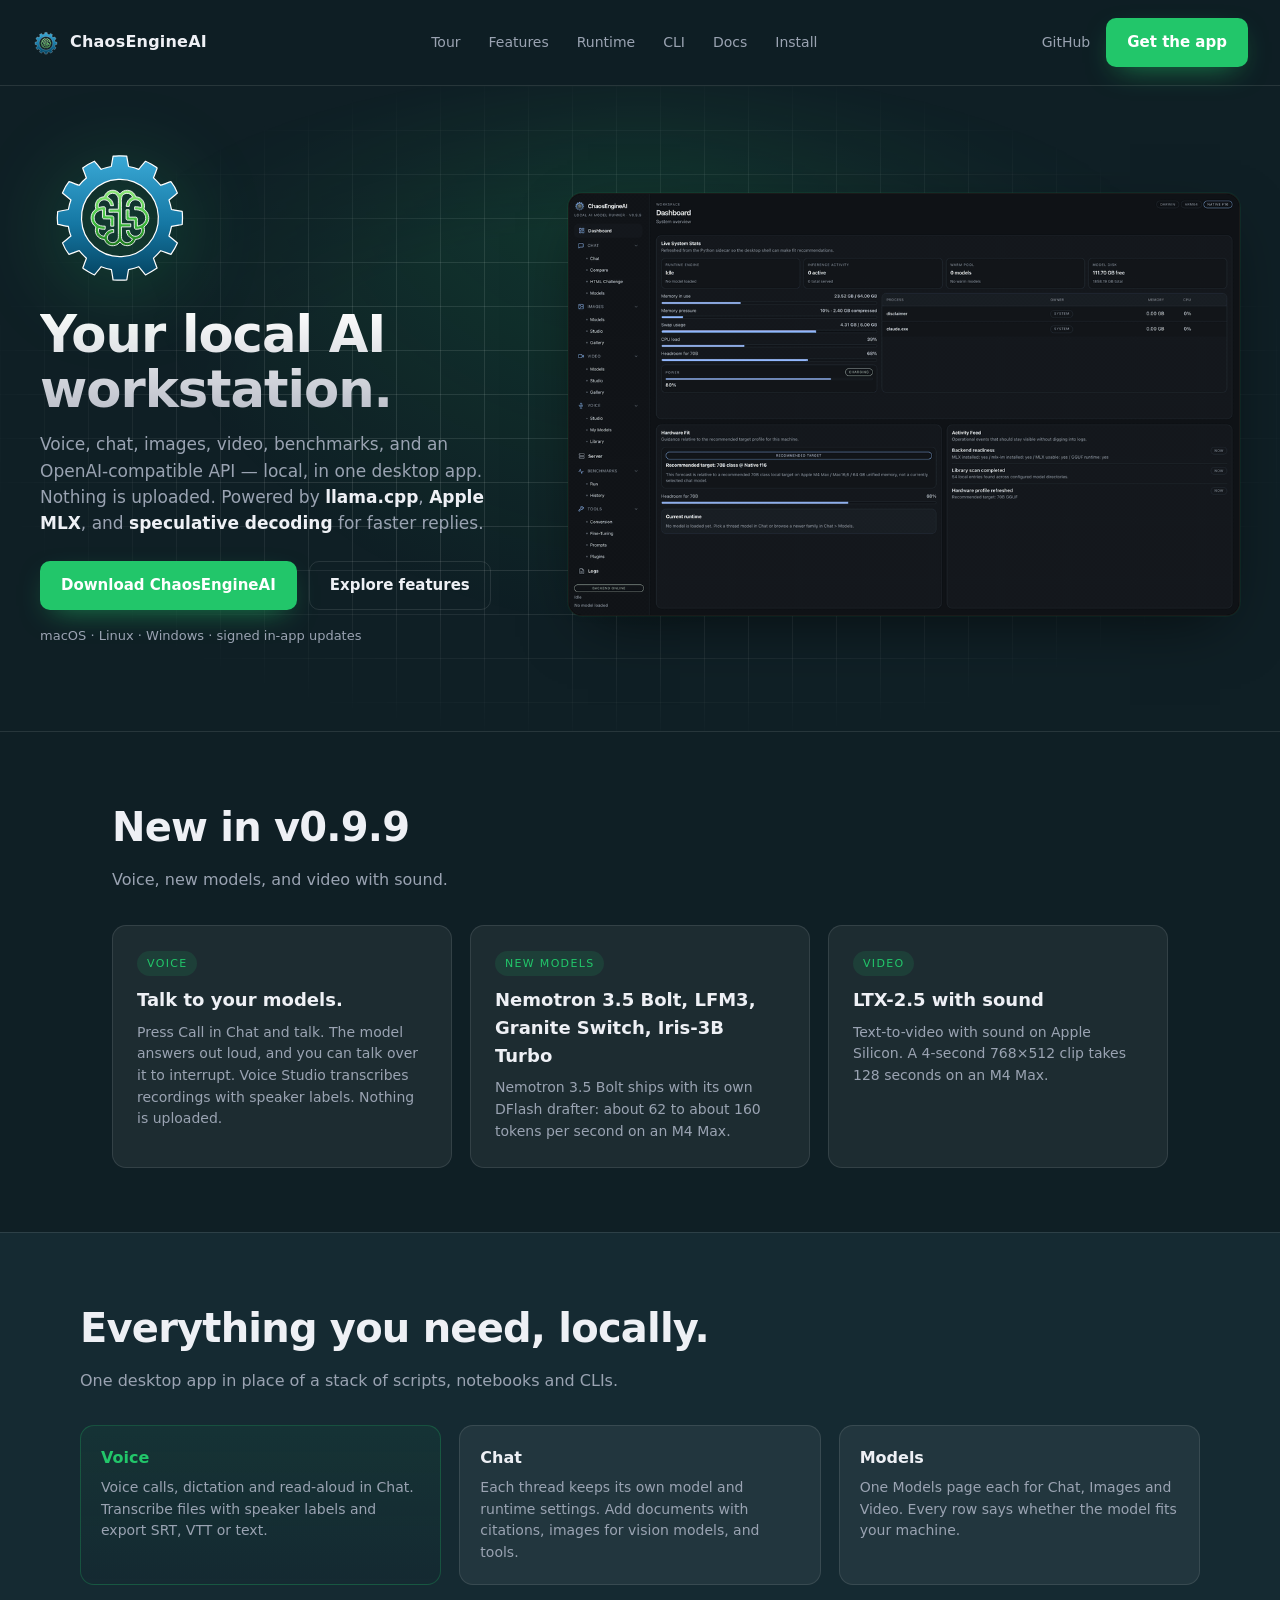
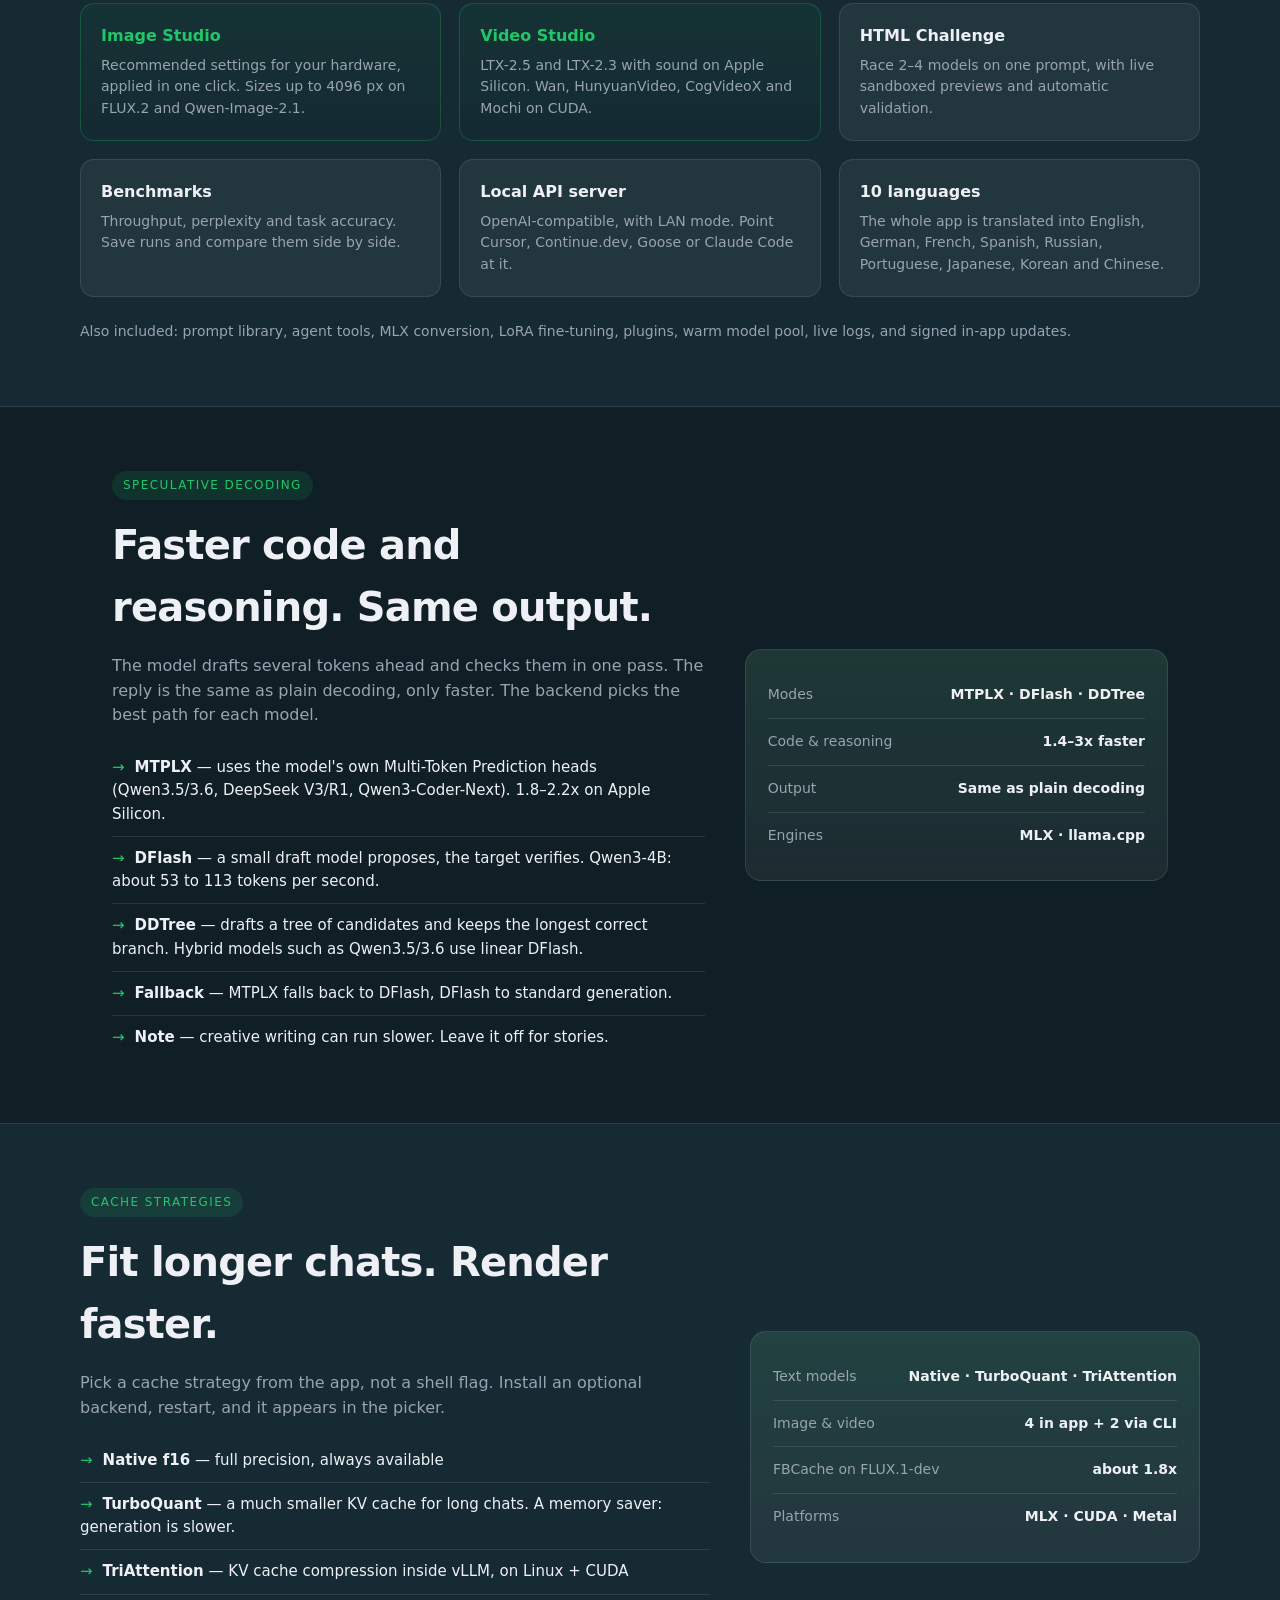
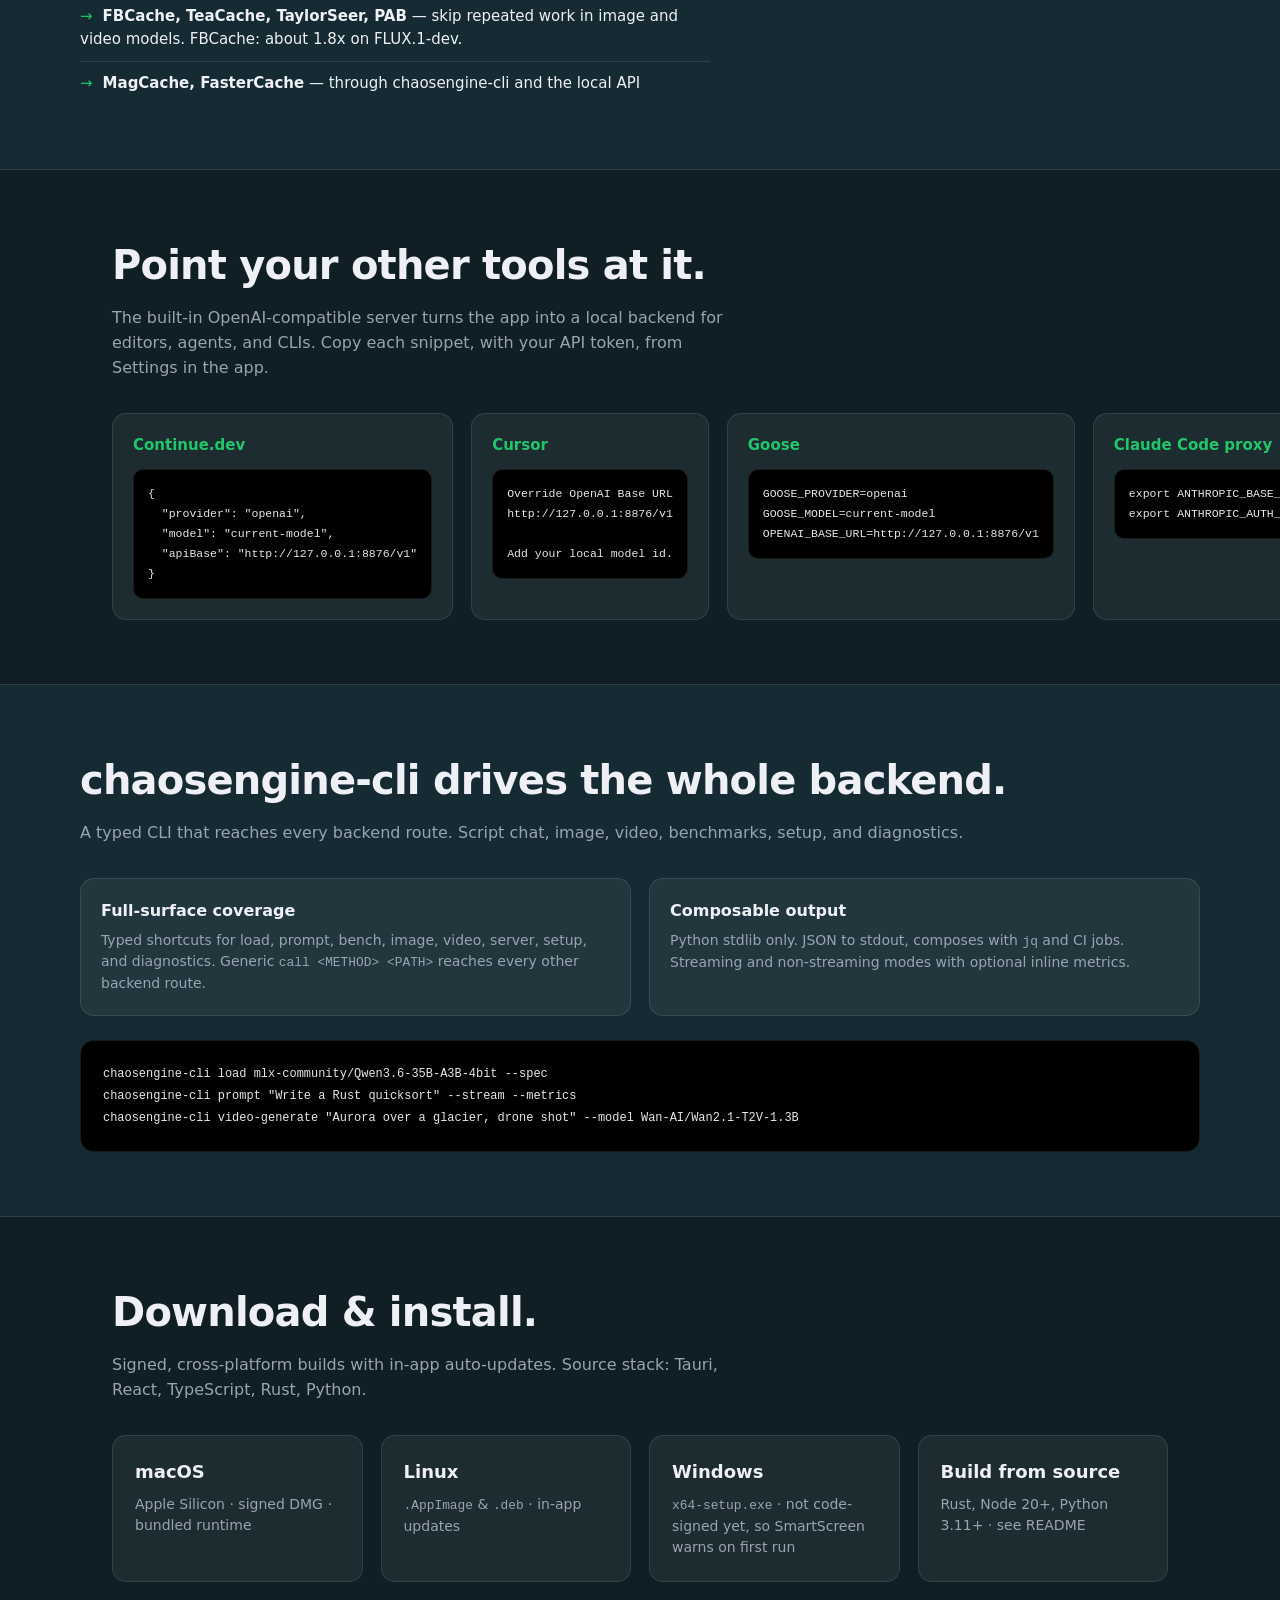
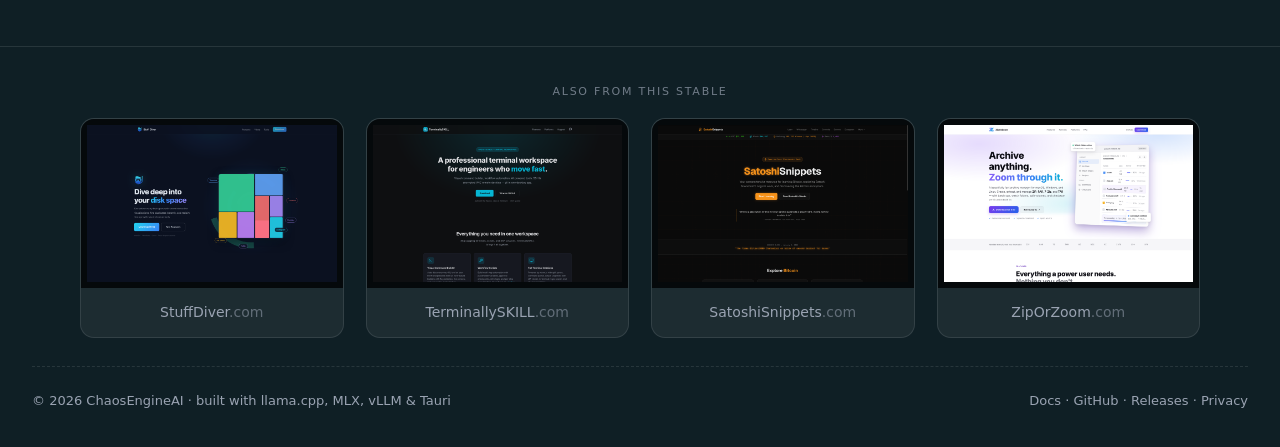
==== commit f3e55755: "Add privacy page; move analytics to stats.leveluplogic.co.uk" ====
--- a/index.html
+++ b/index.html
@@ -31,7 +31,7 @@
 />
 <meta name="twitter:image" content="https://chaosengineai.com/assets/og-image.png?v=2" />
 <link rel="stylesheet" href="styles.css?v=22" />
-<script defer src="https://cloud.umami.is/script.js" data-website-id="cc576ff6-5db0-40a6-91dc-a39ac3b7d1ac" data-domains="chaosengineai.com,www.chaosengineai.com"></script>
+<script defer src="https://stats.leveluplogic.co.uk/script.js" data-website-id="379c7647-881b-4dd5-8f11-43a58fffd038" data-domains="chaosengineai.com,www.chaosengineai.com"></script>
 </head>
 <body>
 <header class="nav">
@@ -262,7 +262,7 @@
   </div>
   <div class="foot-main">
     <div>&copy; <span id="y"></span> ChaosEngineAI &middot; built with llama.cpp, MLX, vLLM &amp; Tauri</div>
-    <div><a href="https://github.com/cryptopoly/ChaosEngineAI/tree/main/docs">Docs</a> &middot; <a href="https://github.com/cryptopoly/ChaosEngineAI">GitHub</a> &middot; <a href="https://github.com/cryptopoly/ChaosEngineAI/releases">Releases</a></div>
+    <div><a href="https://github.com/cryptopoly/ChaosEngineAI/tree/main/docs">Docs</a> &middot; <a href="https://github.com/cryptopoly/ChaosEngineAI">GitHub</a> &middot; <a href="https://github.com/cryptopoly/ChaosEngineAI/releases">Releases</a> &middot; <a href="privacy.html">Privacy</a></div>
   </div>
 </footer>
 <script>
